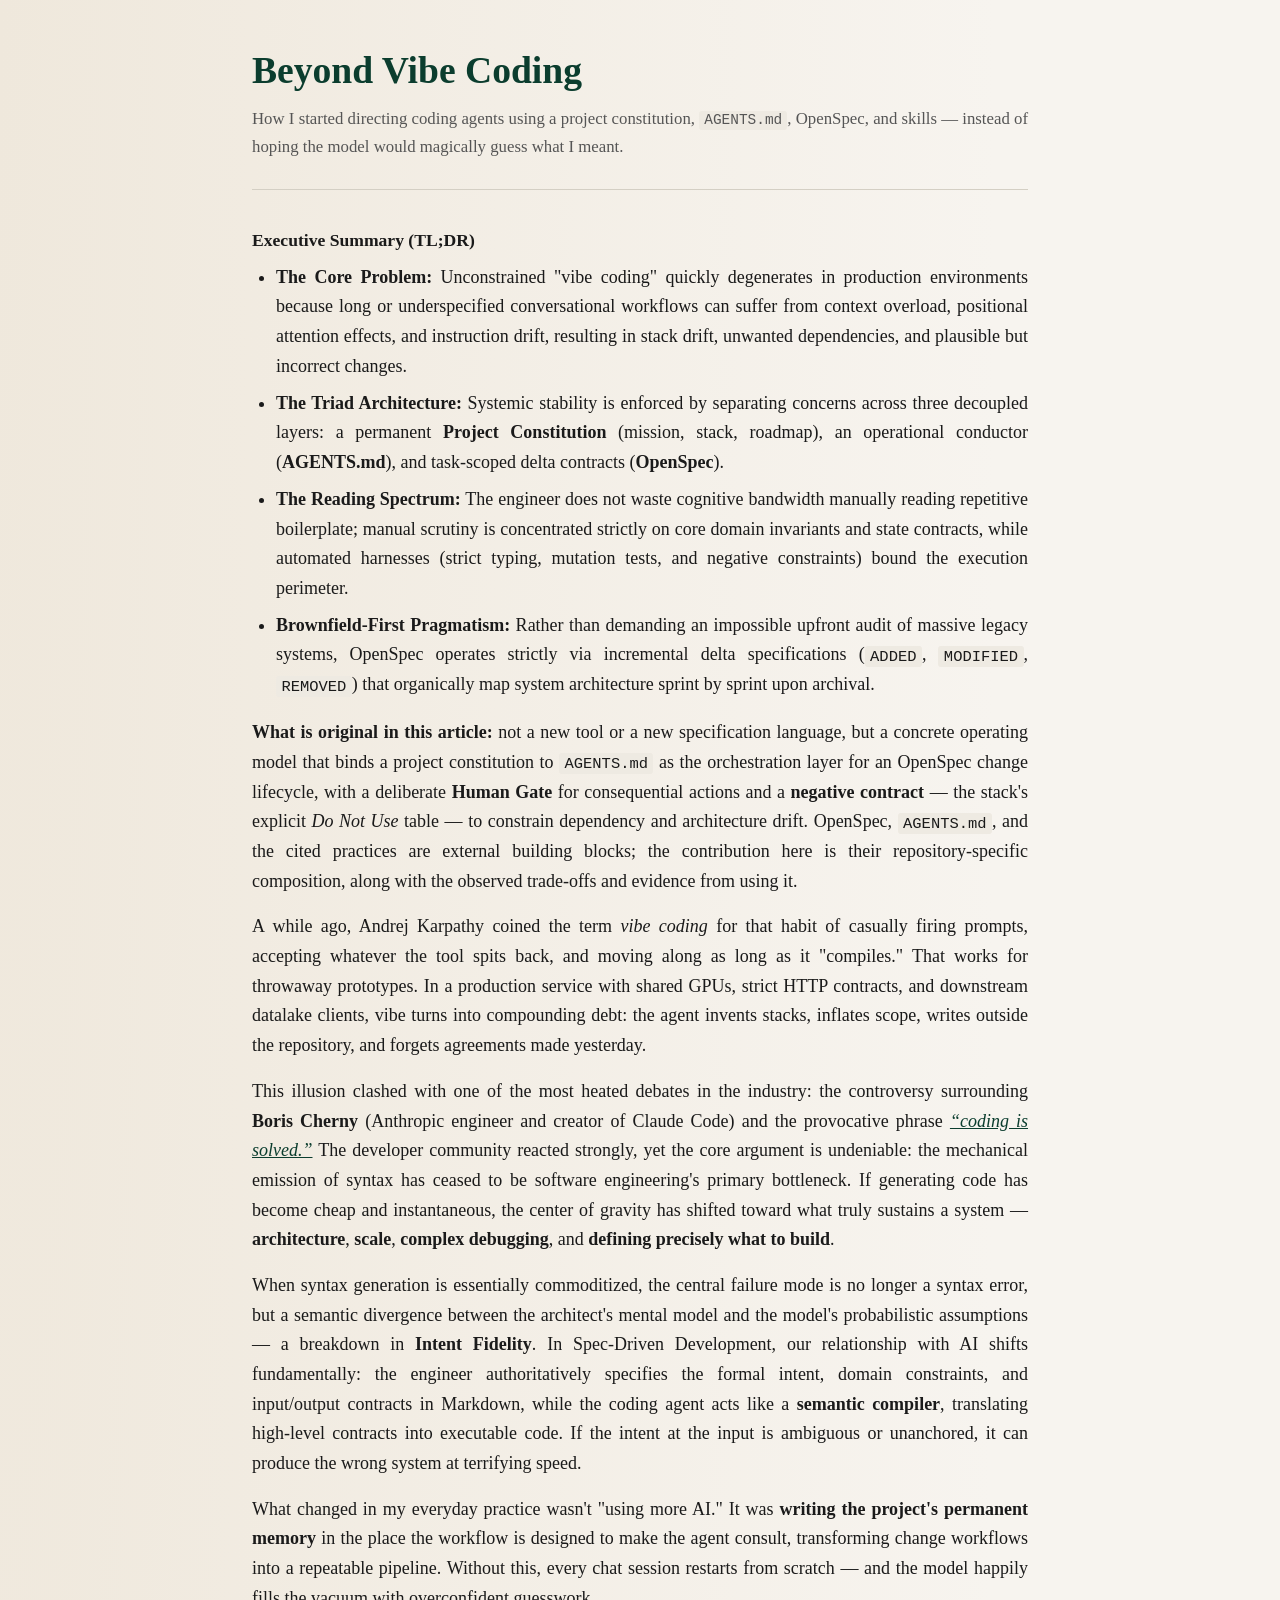
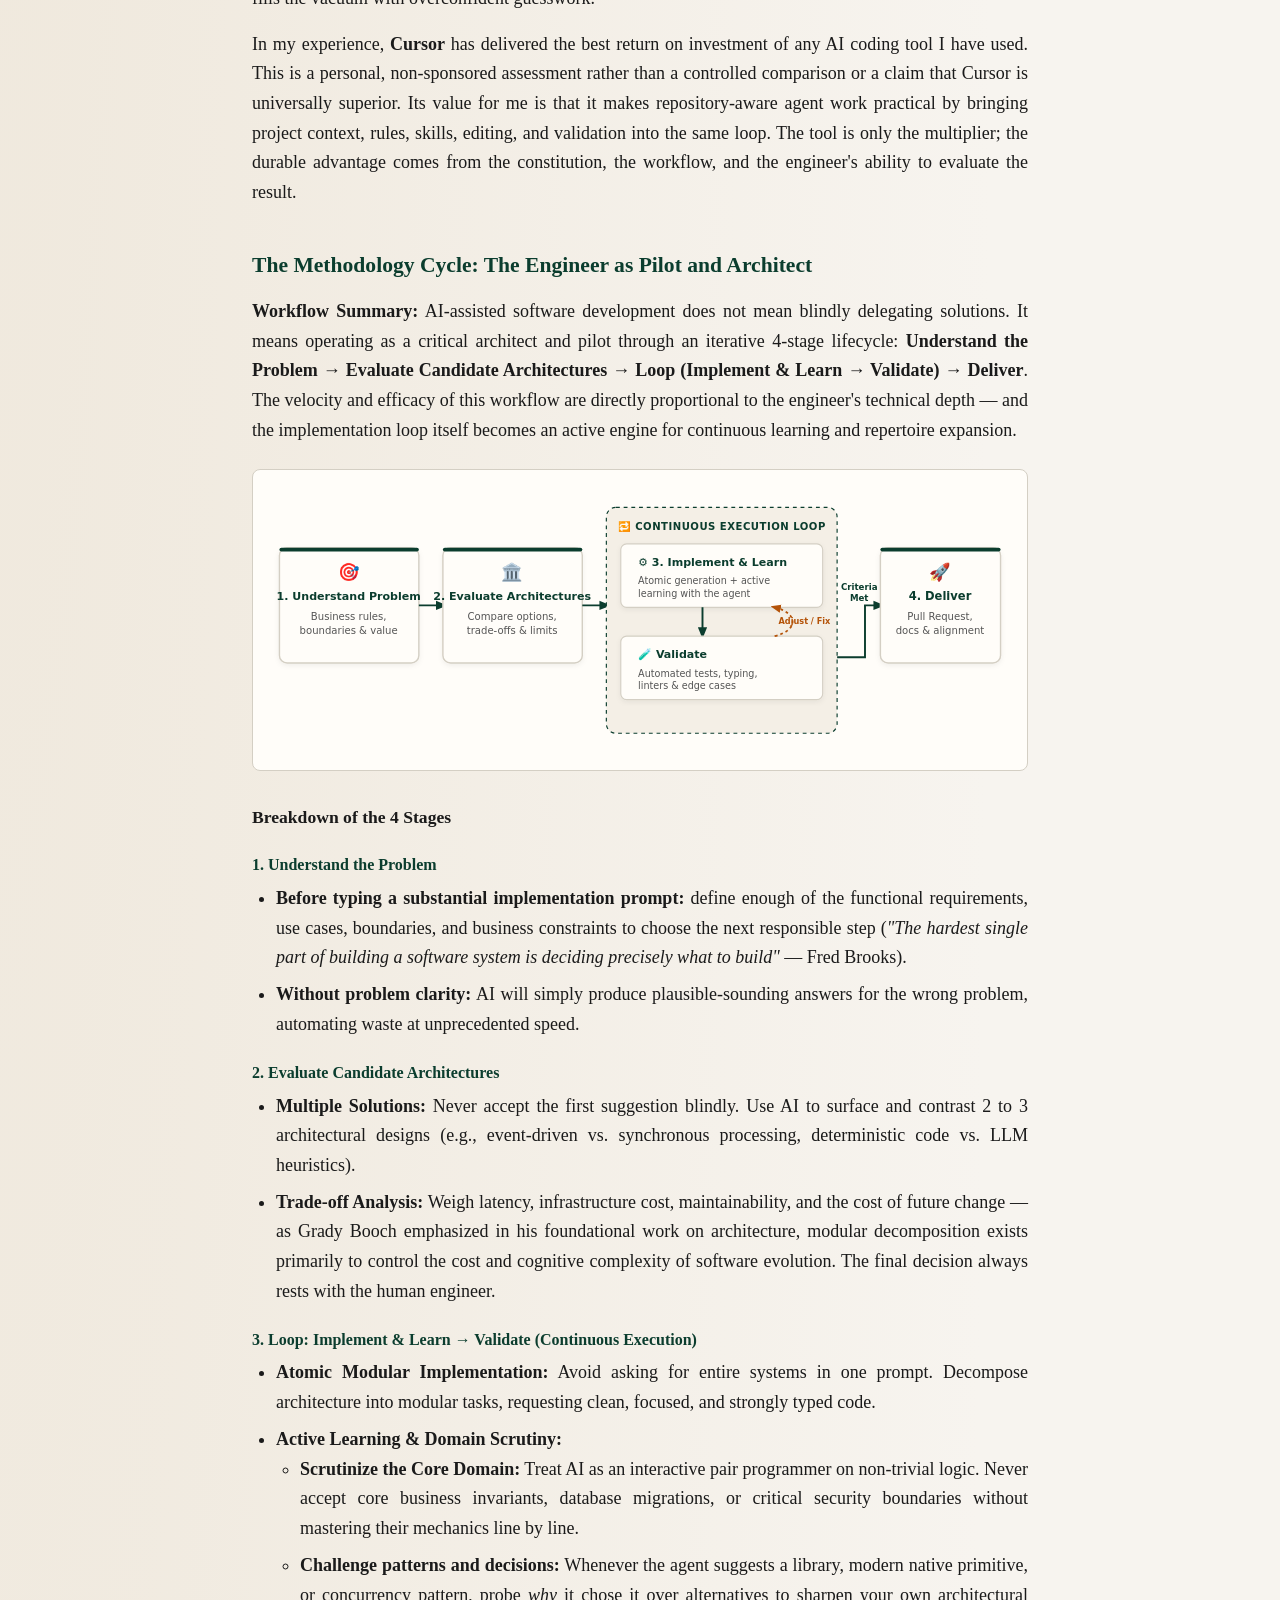
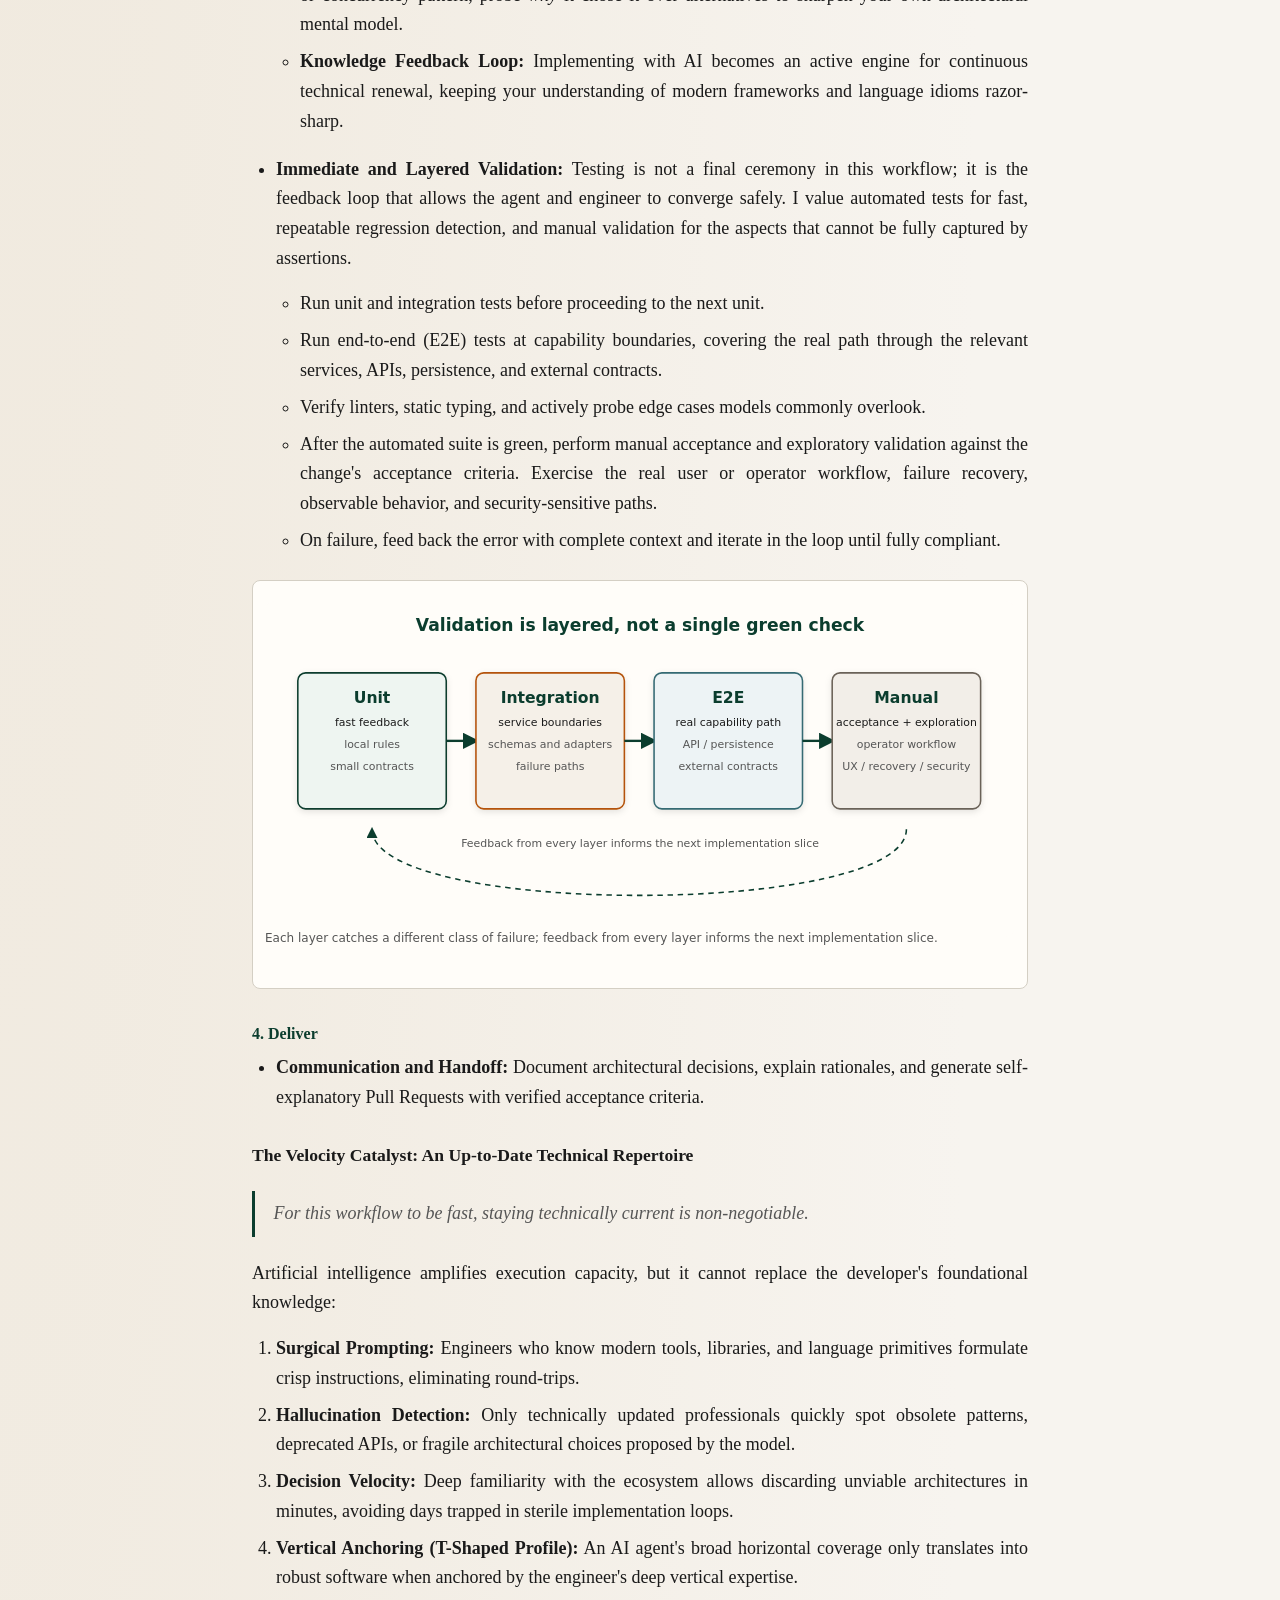
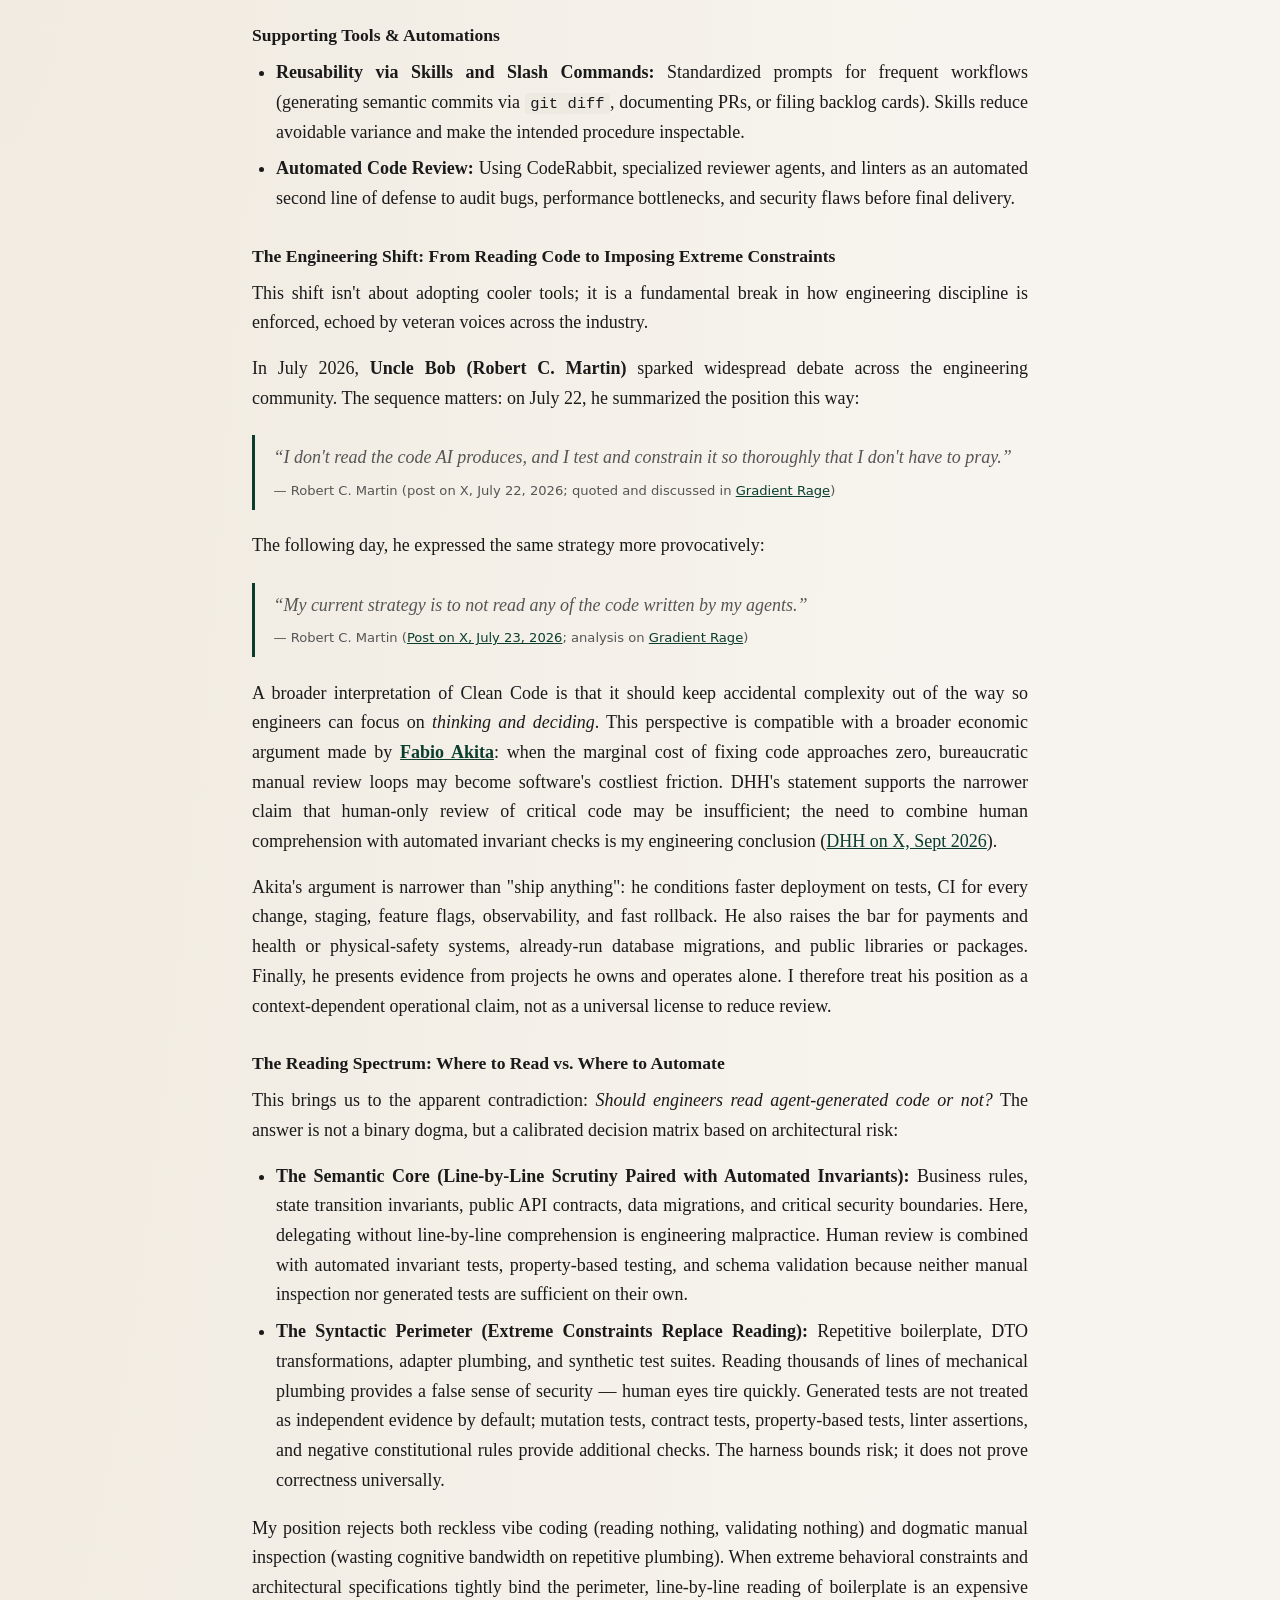
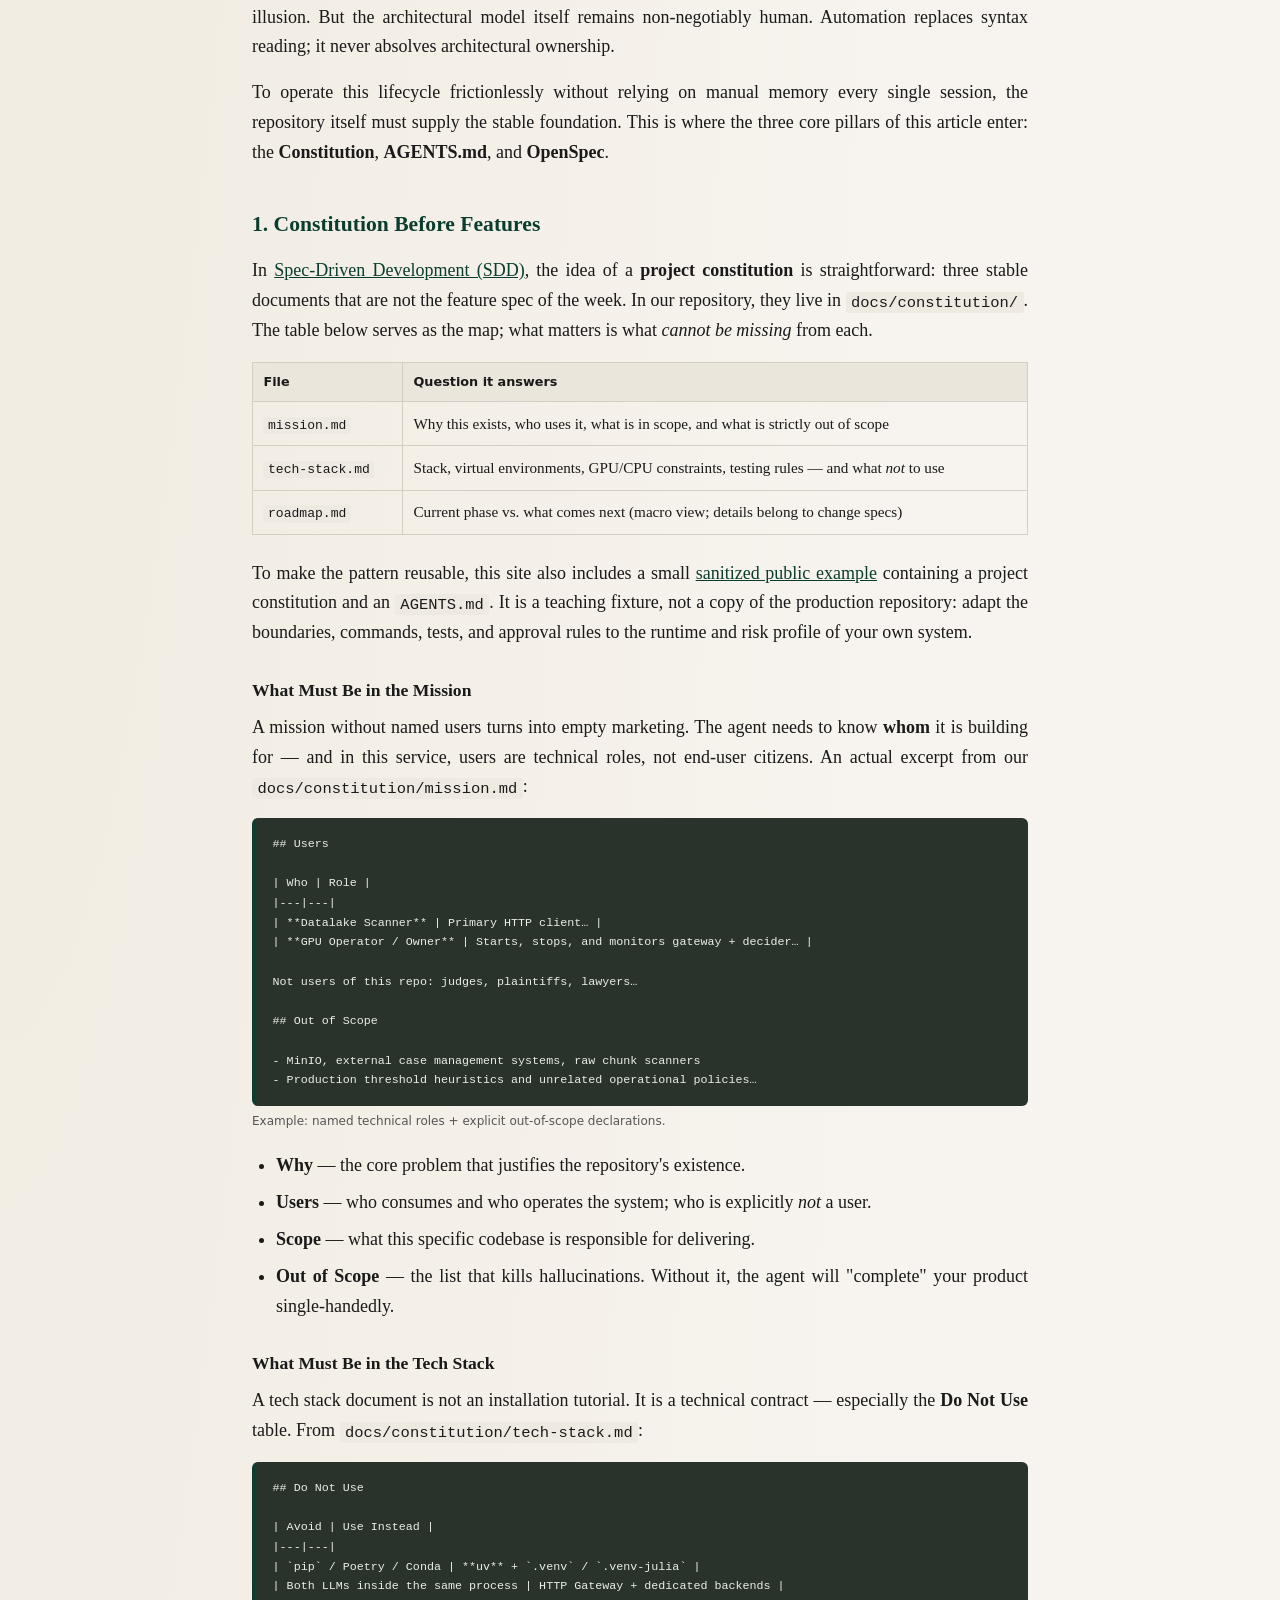
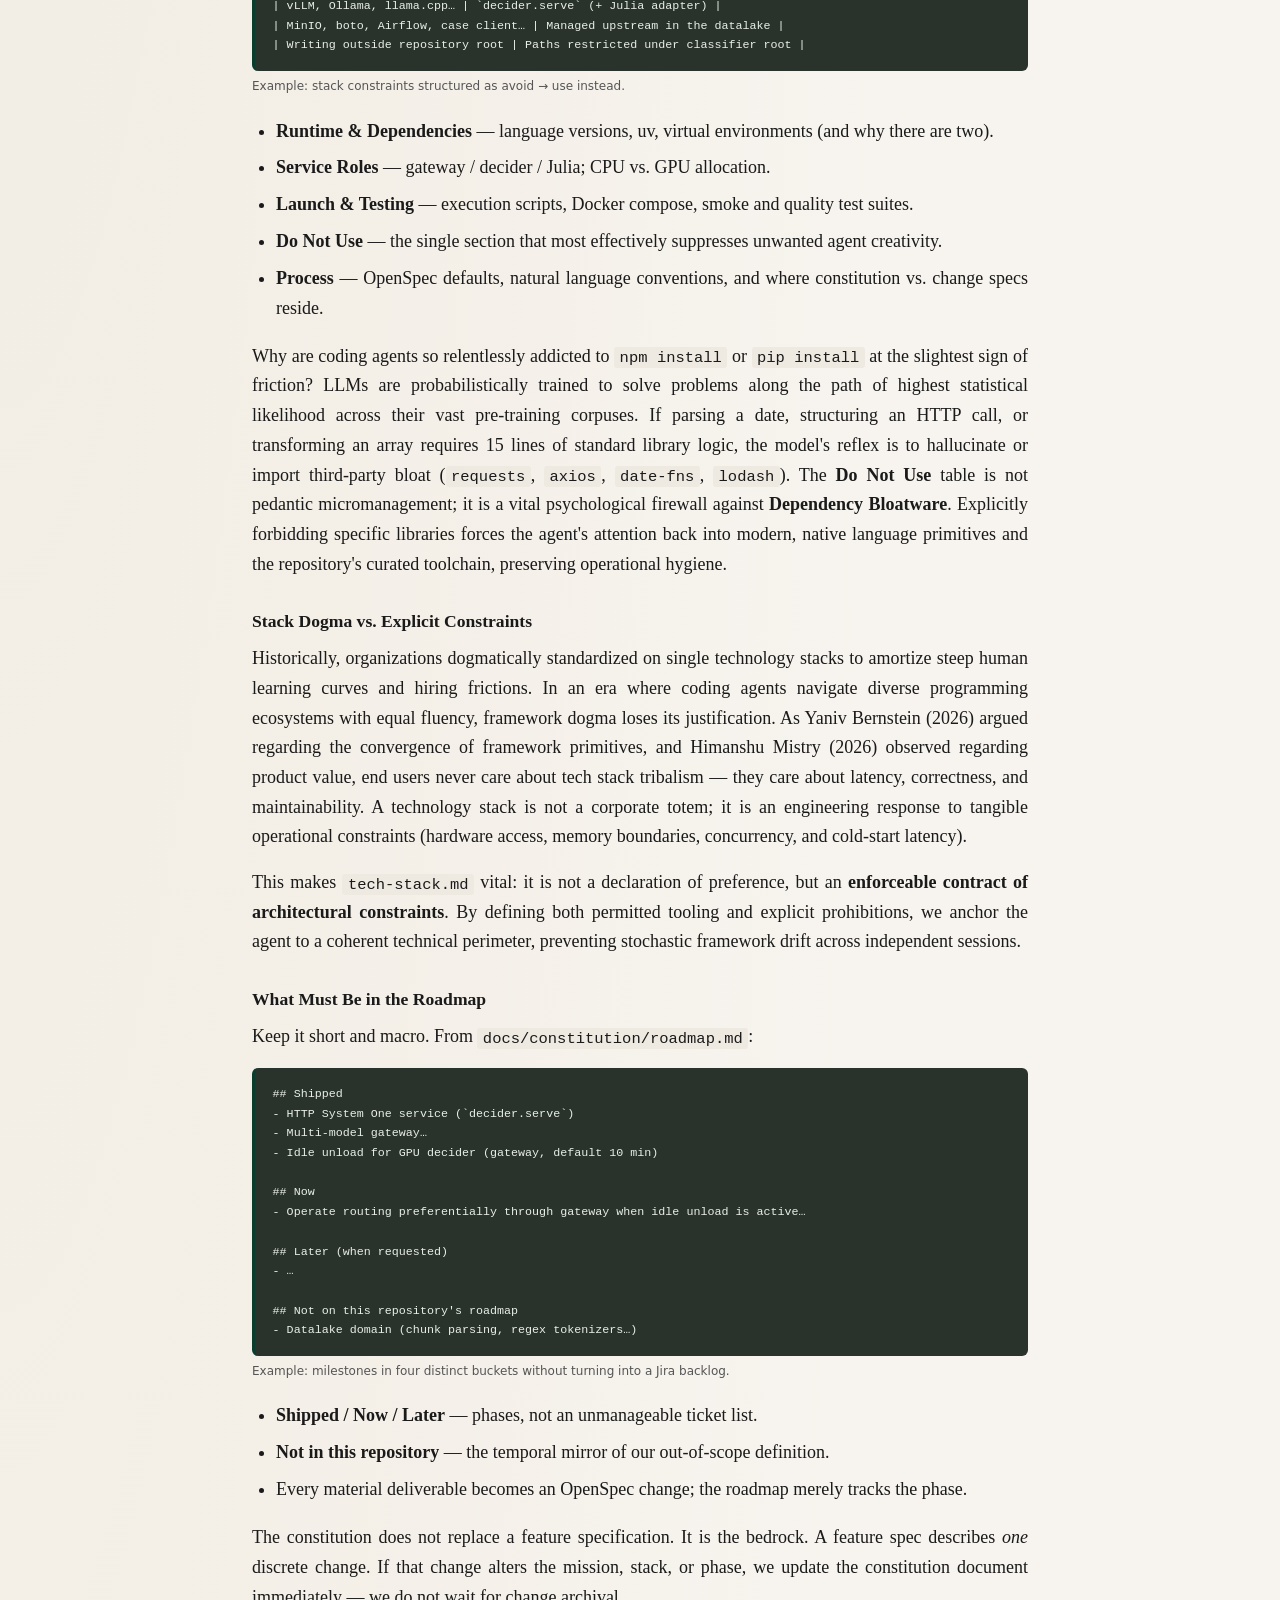
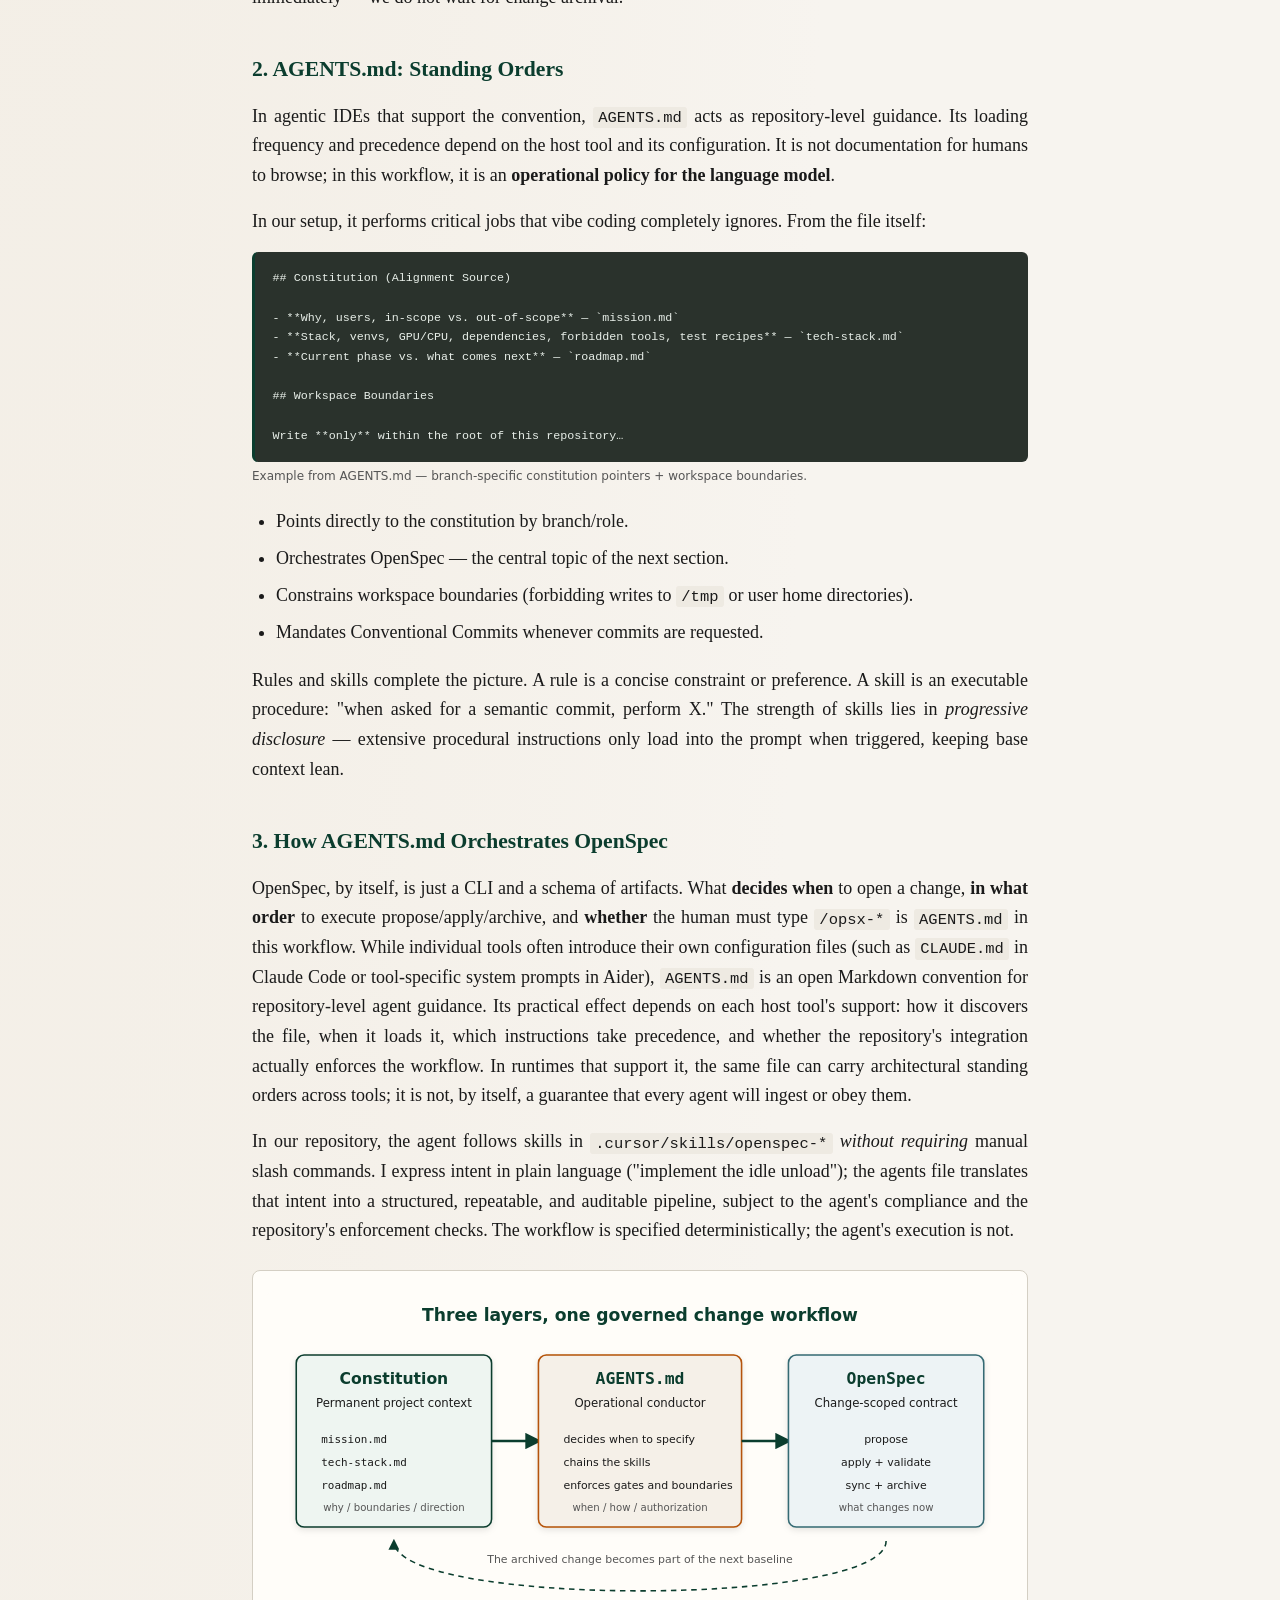
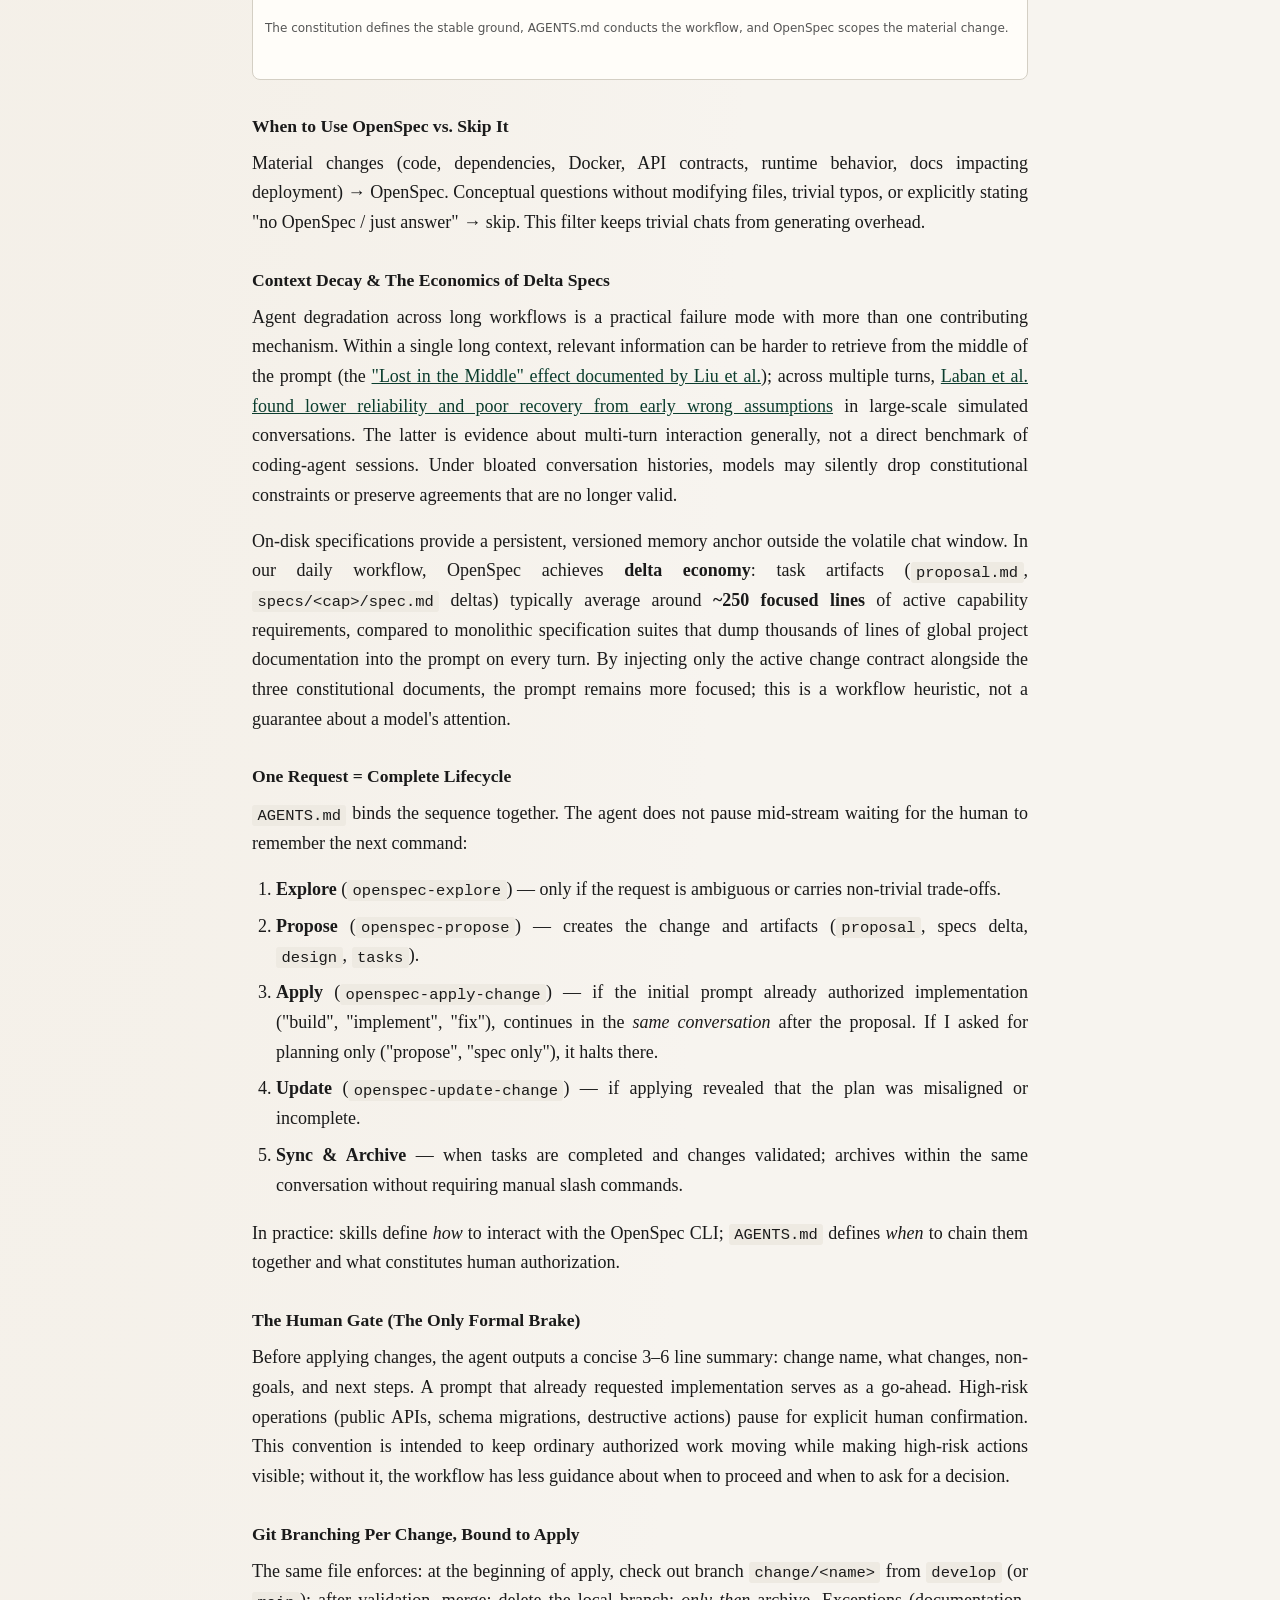
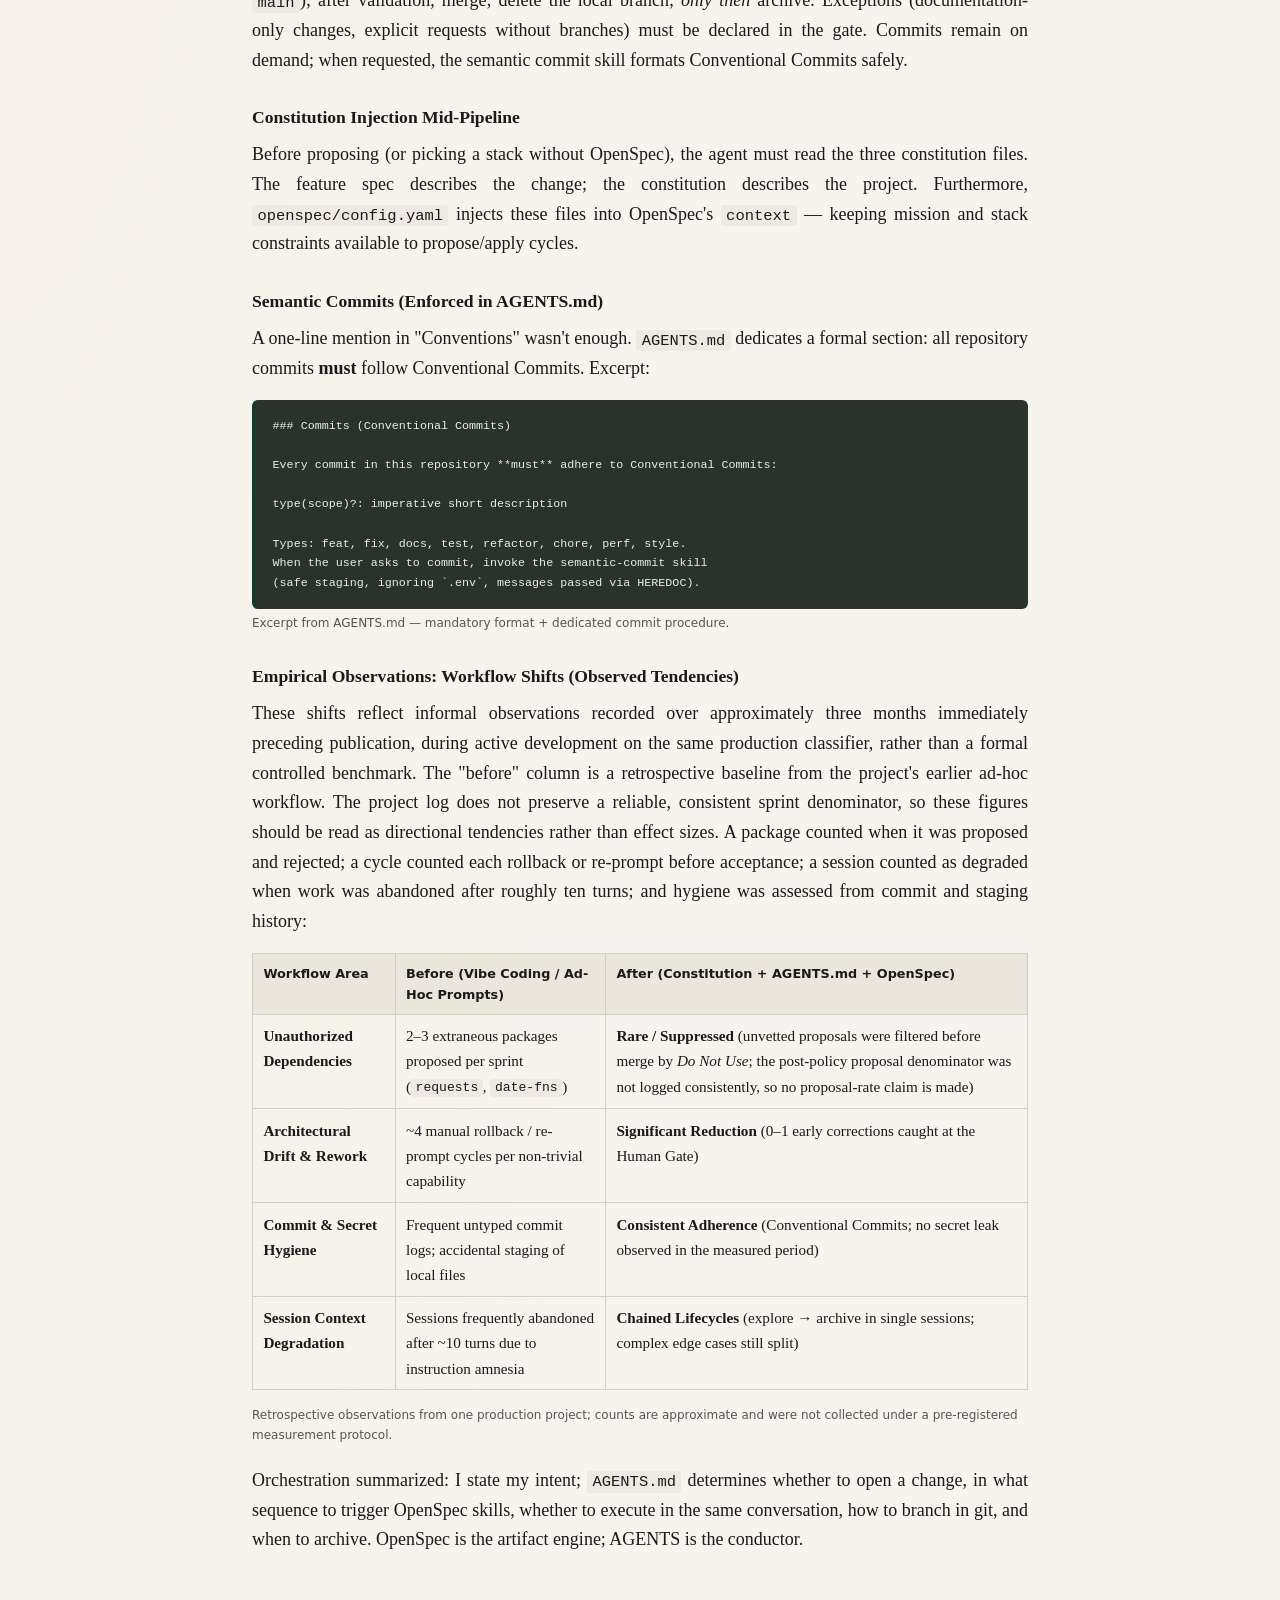
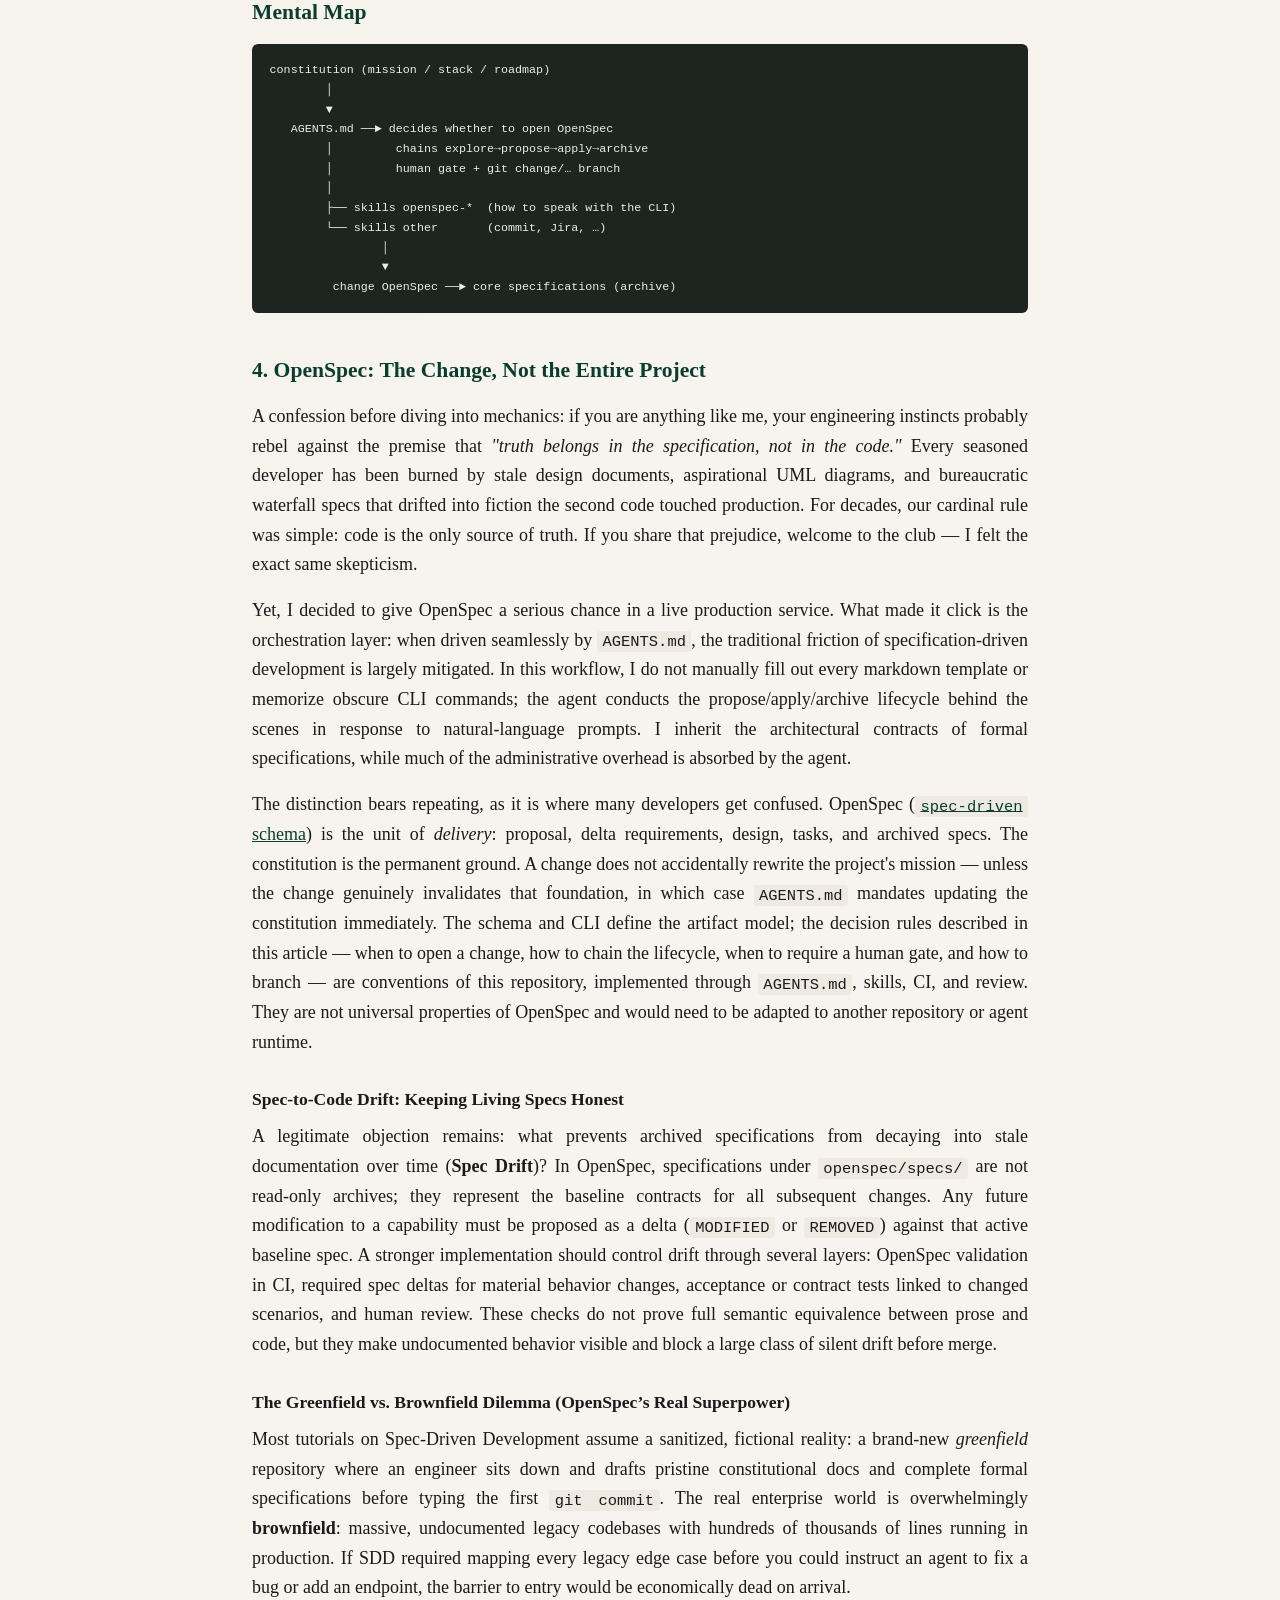
==== beyond-vibe-coding.html @ 99e06a2b "ajustes" ====
<!DOCTYPE html>
<html lang="en">

<head>
    <meta charset="utf-8" />
    <meta name="viewport" content="width=device-width, initial-scale=1" />
    <title>Beyond Vibe Coding — Project Constitution, AGENTS.md, and OpenSpec</title>
    <style>
        :root {
            --fg: #1a1a1a;
            --muted: #555;
            --bg: #f7f4ef;
            --card: #fffdf9;
            --line: #d4cfc4;
            --accent: #0b3d2e;
            --code-bg: #eeeae2;
        }

        * {
            box-sizing: border-box;
        }

        body {
            margin: 0;
            color: var(--fg);
            background:
                radial-gradient(ellipse at top left, #efe8dc 0%, transparent 55%),
                var(--bg);
            font-family: "Iowan Old Style", "Palatino Linotype", Palatino, "Book Antiqua", Georgia, serif;
            line-height: 1.65;
            font-size: 1.125rem;
        }

        .wrap {
            max-width: 52rem;
            margin: 0 auto;
            padding: 3rem 1.75rem 5rem;
        }

        header {
            border-bottom: 1px solid var(--line);
            padding-bottom: 1.75rem;
            margin-bottom: 2.25rem;
        }

        h1 {
            font-size: clamp(1.75rem, 4vw, 2.35rem);
            line-height: 1.2;
            font-weight: 700;
            margin: 0 0 0.75rem;
            color: var(--accent);
            text-align: left;
        }

        .dek {
            margin: 0;
            color: var(--muted);
            font-size: 1.05rem;
            text-align: justify;
            text-justify: inter-word;
            text-align-last: left;
            hyphens: auto;
            -webkit-hyphens: auto;
        }

        h2 {
            font-size: 1.35rem;
            margin: 2.5rem 0 0.85rem;
            color: var(--accent);
            text-align: left;
        }

        h3 {
            font-size: 1.1rem;
            margin: 1.75rem 0 0.5rem;
            text-align: left;
        }

        h4 {
            font-size: 1rem;
            margin: 1.25rem 0 0.35rem;
            color: var(--accent);
            text-align: left;
        }

        p,
        li {
            text-align: justify;
            text-justify: inter-word;
            text-align-last: left;
            hyphens: auto;
            -webkit-hyphens: auto;
            word-break: normal;
        }

        p {
            margin: 0 0 1rem;
        }

        ul,
        ol {
            padding-left: 1.5rem;
            margin: 0 0 1.15rem;
        }

        li {
            margin-bottom: 0.45rem;
        }

        a {
            color: var(--accent);
        }

        code,
        .path {
            font-family: ui-monospace, "Cascadia Code", "SF Mono", Menlo, Consolas, monospace;
            font-size: 0.86em;
            background: var(--code-bg);
            padding: 0.1em 0.35em;
            border-radius: 3px;
        }

        pre {
            background: #1e2420;
            color: #e8efe9;
            padding: 1rem 1.1rem;
            overflow-x: auto;
            border-radius: 6px;
            font-size: 0.85rem;
            line-height: 1.45;
        }

        pre code {
            background: none;
            padding: 0;
            color: inherit;
        }

        pre.sample {
            background: #2a322c;
            border-left: 3px solid var(--accent);
            white-space: pre-wrap;
            word-break: break-word;
        }

        .caption {
            font-family: ui-sans-serif, system-ui, sans-serif;
            font-size: 0.75rem;
            color: var(--muted);
            margin: -0.5rem 0 1.25rem;
            text-align: left;
        }

        blockquote {
            margin: 1.35rem 0;
            padding: 0.5rem 0 0.5rem 1.15rem;
            border-left: 3px solid var(--accent);
            color: var(--muted);
            font-style: italic;
            text-align: justify;
            text-justify: inter-word;
            text-align-last: left;
            hyphens: auto;
            -webkit-hyphens: auto;
        }

        blockquote small {
            display: block;
            margin-top: 0.45rem;
            font-style: normal;
            font-family: ui-sans-serif, system-ui, sans-serif;
            font-size: 0.82rem;
            text-align: left;
        }


        table {
            width: 100%;
            border-collapse: collapse;
            font-size: 0.95rem;
            margin: 1rem 0 1.5rem;
        }

        th,
        td {
            border: 1px solid var(--line);
            padding: 0.55rem 0.65rem;
            text-align: left;
            vertical-align: top;
        }

        th {
            background: #ebe6dc;
            font-family: ui-sans-serif, system-ui, sans-serif;
            font-size: 0.8rem;
        }

        footer {
            margin-top: 3rem;
            padding-top: 1.25rem;
            border-top: 1px solid var(--line);
            color: var(--muted);
            font-size: 0.95rem;
        }

        footer p {
            text-align: left;
        }

        .diagram-container {
            margin: 1.5rem 0 2rem;
            background: var(--card);
            border: 1px solid var(--line);
            border-radius: 8px;
            padding: 1.25rem 0.75rem;
            overflow-x: auto;
        }

        .diagram-container svg {
            display: block;
            margin: 0 auto;
            max-width: 100%;
            height: auto;
        }

        .validation-checks {
            display: block;
            margin-top: 0.65rem;
        }

        .validation-checks li {
            display: list-item;
        }

        .diagram-container img {
            display: block;
            margin: 0 auto;
            max-width: 100%;
            height: auto;
        }
    </style>
</head>

<body>
    <div class="wrap">
        <header>
            <h1>Beyond Vibe Coding</h1>
            <p class="dek">
                How I started directing coding agents using a project constitution,
                <span class="path">AGENTS.md</span>, OpenSpec, and skills — instead of
                hoping the model would magically guess what I meant.
            </p>
        </header>

        <article>
            <section id="tldr">
                <h3>Executive Summary (TL;DR)</h3>
                <ul>
                    <li><strong>The Core Problem:</strong> Unconstrained "vibe coding" quickly degenerates in production environments because long or underspecified conversational workflows can suffer from context overload, positional attention effects, and instruction drift, resulting in stack drift, unwanted dependencies, and plausible but incorrect changes.</li>
                    <li><strong>The Triad Architecture:</strong> Systemic stability is enforced by separating concerns across three decoupled layers: a permanent <strong>Project Constitution</strong> (mission, stack, roadmap), an operational conductor (<strong>AGENTS.md</strong>), and task-scoped delta contracts (<strong>OpenSpec</strong>).</li>
                    <li><strong>The Reading Spectrum:</strong> The engineer does not waste cognitive bandwidth manually reading repetitive boilerplate; manual scrutiny is concentrated strictly on core domain invariants and state contracts, while automated harnesses (strict typing, mutation tests, and negative constraints) bound the execution perimeter.</li>
                    <li><strong>Brownfield-First Pragmatism:</strong> Rather than demanding an impossible upfront audit of massive legacy systems, OpenSpec operates strictly via incremental delta specifications (<span class="path">ADDED</span>, <span class="path">MODIFIED</span>, <span class="path">REMOVED</span>) that organically map system architecture sprint by sprint upon archival.</li>
                </ul>
            </section>

            <section>
                <p>
                    <strong>What is original in this article:</strong> not a new tool or a new specification language, but a concrete operating model that binds a
                    project constitution to <span class="path">AGENTS.md</span> as the orchestration layer for an OpenSpec change lifecycle, with a deliberate
                    <strong>Human Gate</strong> for consequential actions and a <strong>negative contract</strong> — the stack's explicit <em>Do Not Use</em>
                    table — to constrain dependency and architecture drift. OpenSpec, <span class="path">AGENTS.md</span>, and the cited practices are external
                    building blocks; the contribution here is their repository-specific composition, along with the observed trade-offs and evidence from using it.
                </p>
                <p>
                    A while ago, Andrej Karpathy coined the term <em>vibe coding</em> for that
                    habit of casually firing prompts, accepting whatever the tool spits back,
                    and moving along as long as it "compiles." That works for throwaway prototypes.
                    In a production service with shared GPUs, strict HTTP contracts, and downstream
                    datalake clients, vibe turns into compounding debt: the agent invents stacks,
                    inflates scope, writes outside the repository, and forgets agreements made yesterday.
                </p>
                <p>
                    This illusion clashed with one of the most heated debates in the industry: the controversy
                    surrounding <strong>Boris Cherny</strong> (Anthropic engineer and creator of Claude Code)
                    and the provocative phrase <a href="https://www.youtube.com/watch?v=We7BZVKbCVw" target="_blank" rel="noopener"><em>“coding is solved.”</em></a> The developer community reacted strongly,
                    yet the core argument is undeniable: the mechanical emission of syntax has ceased to be
                    software engineering's primary bottleneck. If generating code has become cheap and instantaneous,
                    the center of gravity has shifted toward what truly sustains a system — <strong>architecture</strong>,
                    <strong>scale</strong>, <strong>complex debugging</strong>, and <strong>defining precisely what to build</strong>.
                </p>
                <p>
                    When syntax generation is essentially commoditized, the central failure mode is no longer a syntax error, but a semantic divergence between the architect's mental model and the model's probabilistic assumptions — a breakdown in <strong>Intent Fidelity</strong>. In Spec-Driven Development, our relationship with AI shifts fundamentally: the engineer authoritatively specifies the formal intent, domain constraints, and input/output contracts in Markdown, while the coding agent acts like a <strong>semantic compiler</strong>, translating high-level contracts into executable code. If the intent at the input is ambiguous or unanchored, it can produce the wrong system at terrifying speed.
                </p>
                <p>
                    What changed in my everyday practice wasn't "using more AI." It was
                    <strong>writing the project's permanent memory</strong> in the place the workflow is
                    designed to make the agent consult, transforming change workflows into a repeatable pipeline.
                    Without this, every chat session restarts from scratch — and the model happily
                    fills the vacuum with overconfident guesswork.
                </p>
                <p>
                    In my experience, <strong>Cursor</strong> has delivered the best return on investment of any AI coding tool I have used. This is a personal, non-sponsored assessment rather than a controlled comparison or a claim that Cursor is universally superior. Its value for me is that it makes repository-aware agent work practical by bringing project context, rules, skills, editing, and validation into the same loop. The tool is only the multiplier; the durable advantage comes from the constitution, the workflow, and the engineer's ability to evaluate the result.
                </p>
            </section>

            <section id="ai-development-workflow">
                <h2>The Methodology Cycle: The Engineer as Pilot and Architect</h2>

                <p>
                    <strong>Workflow Summary:</strong> AI-assisted software development does not mean blindly delegating solutions. It means operating as a critical architect and pilot through an iterative 4-stage lifecycle: <strong>Understand the Problem &rarr; Evaluate Candidate Architectures &rarr; Loop (Implement &amp; Learn &rarr; Validate) &rarr; Deliver</strong>. The velocity and efficacy of this workflow are directly proportional to the engineer's technical depth — and the implementation loop itself becomes an active engine for continuous learning and repertoire expansion.
                </p>

                <div class="diagram-container">
                    <svg xmlns="http://www.w3.org/2000/svg" viewBox="0 0 780 270" width="100%" height="auto" role="img" aria-label="AI-Assisted Methodology Cycle Diagram">
                        <defs>
                            <marker id="arrow" viewBox="0 0 10 10" refX="6" refY="5" markerWidth="6" markerHeight="6" orient="auto-start-reverse">
                                <path d="M 0 1 L 10 5 L 0 9 z" fill="#0b3d2e" />
                            </marker>
                            <marker id="arrow-loop" viewBox="0 0 10 10" refX="6" refY="5" markerWidth="6" markerHeight="6" orient="auto-start-reverse">
                                <path d="M 0 1 L 10 5 L 0 9 z" fill="#b45309" />
                            </marker>
                            <filter id="soft-shadow" x="-5%" y="-5%" width="110%" height="115%">
                                <feDropShadow dx="0" dy="2" stdDeviation="3" flood-opacity="0.06"/>
                            </filter>
                        </defs>

                        <!-- Step 1 -->
                        <g transform="translate(15, 60)">
                            <rect width="145" height="120" rx="8" fill="#fffdf9" stroke="#d4cfc4" stroke-width="1.5" filter="url(#soft-shadow)"/>
                            <rect width="145" height="4" rx="2" fill="#0b3d2e"/>
                            <text x="72" y="32" text-anchor="middle" font-family="ui-sans-serif, system-ui, sans-serif" font-size="18">🎯</text>
                            <text x="72" y="54" text-anchor="middle" font-family="ui-sans-serif, system-ui, sans-serif" font-weight="700" font-size="11.5" fill="#0b3d2e">1. Understand Problem</text>
                            <text x="72" y="75" text-anchor="middle" font-family="ui-sans-serif, system-ui, sans-serif" font-size="10.5" fill="#555">Business rules,</text>
                            <text x="72" y="90" text-anchor="middle" font-family="ui-sans-serif, system-ui, sans-serif" font-size="10.5" fill="#555">boundaries &amp; value</text>
                        </g>

                        <!-- Arrow 1 -> 2 -->
                        <line x1="160" y1="120" x2="185" y2="120" stroke="#0b3d2e" stroke-width="2" marker-end="url(#arrow)"/>

                        <!-- Step 2 -->
                        <g transform="translate(185, 60)">
                            <rect width="145" height="120" rx="8" fill="#fffdf9" stroke="#d4cfc4" stroke-width="1.5" filter="url(#soft-shadow)"/>
                            <rect width="145" height="4" rx="2" fill="#0b3d2e"/>
                            <text x="72" y="32" text-anchor="middle" font-family="ui-sans-serif, system-ui, sans-serif" font-size="18">🏛️</text>
                            <text x="72" y="54" text-anchor="middle" font-family="ui-sans-serif, system-ui, sans-serif" font-weight="700" font-size="11.5" fill="#0b3d2e">2. Evaluate Architectures</text>
                            <text x="72" y="75" text-anchor="middle" font-family="ui-sans-serif, system-ui, sans-serif" font-size="10.5" fill="#555">Compare options,</text>
                            <text x="72" y="90" text-anchor="middle" font-family="ui-sans-serif, system-ui, sans-serif" font-size="10.5" fill="#555">trade-offs &amp; limits</text>
                        </g>

                        <!-- Arrow 2 -> 3 -->
                        <line x1="330" y1="120" x2="355" y2="120" stroke="#0b3d2e" stroke-width="2" marker-end="url(#arrow)"/>

                        <!-- Subgraph LOOP -->
                        <g transform="translate(355, 18)">
                            <rect width="240" height="235" rx="10" fill="#f4efe6" stroke="#0b3d2e" stroke-width="1.2" stroke-dasharray="4,4"/>
                            <text x="120" y="24" text-anchor="middle" font-family="ui-sans-serif, system-ui, sans-serif" font-weight="700" font-size="10.5" fill="#0b3d2e" letter-spacing="0.05em">🔁 CONTINUOUS EXECUTION LOOP</text>
                            
                            <!-- Step 3A -->
                            <g transform="translate(15, 38)">
                                <rect width="210" height="66" rx="6" fill="#fffdf9" stroke="#d4cfc4" stroke-width="1.2" filter="url(#soft-shadow)"/>
                                <text x="18" y="23" font-family="ui-sans-serif, system-ui, sans-serif" font-weight="700" font-size="11.5" fill="#0b3d2e">⚙️ 3. Implement &amp; Learn</text>
                                <text x="18" y="42" font-family="ui-sans-serif, system-ui, sans-serif" font-size="10" fill="#555">Atomic generation + active</text>
                                <text x="18" y="55" font-family="ui-sans-serif, system-ui, sans-serif" font-size="10" fill="#555">learning with the agent</text>
                            </g>

                            <!-- Internal arrow to Validate -->
                            <line x1="100" y1="104" x2="100" y2="132" stroke="#0b3d2e" stroke-width="2" marker-end="url(#arrow)"/>

                            <!-- Step 3B -->
                            <g transform="translate(15, 134)">
                                <rect width="210" height="66" rx="6" fill="#fffdf9" stroke="#d4cfc4" stroke-width="1.2" filter="url(#soft-shadow)"/>
                                <text x="18" y="23" font-family="ui-sans-serif, system-ui, sans-serif" font-weight="700" font-size="11.5" fill="#0b3d2e">🧪 Validate</text>
                                <text x="18" y="42" font-family="ui-sans-serif, system-ui, sans-serif" font-size="10" fill="#555">Automated tests, typing,</text>
                                <text x="18" y="55" font-family="ui-sans-serif, system-ui, sans-serif" font-size="10" fill="#555">linters &amp; edge cases</text>
                            </g>

                            <!-- Return arrow: Adjustments / Failures -->
                            <path d="M 175 134 C 200 128, 200 110, 175 104" fill="none" stroke="#b45309" stroke-width="1.8" stroke-dasharray="3,3" marker-end="url(#arrow-loop)"/>
                            <text x="206" y="121" text-anchor="middle" font-family="ui-sans-serif, system-ui, sans-serif" font-size="8.5" font-weight="600" fill="#b45309">Adjust / Fix</text>
                        </g>

                        <!-- Arrow 3 -> 4 (Criteria Met) -->
                        <path d="M 595 174 L 624 174 L 624 120 L 640 120" fill="none" stroke="#0b3d2e" stroke-width="2" marker-end="url(#arrow)"/>
                        <text x="618" y="104" text-anchor="middle" font-family="ui-sans-serif, system-ui, sans-serif" font-size="9" font-weight="600" fill="#0b3d2e">Criteria</text>
                        <text x="618" y="115" text-anchor="middle" font-family="ui-sans-serif, system-ui, sans-serif" font-size="9" font-weight="600" fill="#0b3d2e">Met</text>

                        <!-- Step 4 -->
                        <g transform="translate(640, 60)">
                            <rect width="125" height="120" rx="8" fill="#fffdf9" stroke="#d4cfc4" stroke-width="1.5" filter="url(#soft-shadow)"/>
                            <rect width="125" height="4" rx="2" fill="#0b3d2e"/>
                            <text x="62" y="32" text-anchor="middle" font-family="ui-sans-serif, system-ui, sans-serif" font-size="18">🚀</text>
                            <text x="62" y="54" text-anchor="middle" font-family="ui-sans-serif, system-ui, sans-serif" font-weight="700" font-size="12" fill="#0b3d2e">4. Deliver</text>
                            <text x="62" y="75" text-anchor="middle" font-family="ui-sans-serif, system-ui, sans-serif" font-size="10.5" fill="#555">Pull Request,</text>
                            <text x="62" y="90" text-anchor="middle" font-family="ui-sans-serif, system-ui, sans-serif" font-size="10.5" fill="#555">docs &amp; alignment</text>
                        </g>
                    </svg>
                </div>

                <h3>Breakdown of the 4 Stages</h3>

                <h4>1. Understand the Problem</h4>
                <ul>
                    <li>
                        <strong>Before typing a substantial implementation prompt:</strong> define enough of the functional requirements, use cases, boundaries, and business constraints to choose the next responsible step (<em>"The hardest single part of building a software system is deciding precisely what to build"</em> — Fred Brooks).
                    </li>
                    <li>
                        <strong>Without problem clarity:</strong> AI will simply produce plausible-sounding answers for the wrong problem, automating waste at unprecedented speed.
                    </li>
                </ul>

                <h4>2. Evaluate Candidate Architectures</h4>
                <ul>
                    <li>
                        <strong>Multiple Solutions:</strong> Never accept the first suggestion blindly. Use AI to surface and contrast 2 to 3 architectural designs (e.g., event-driven vs. synchronous processing, deterministic code vs. LLM heuristics).
                    </li>
                    <li>
                        <strong>Trade-off Analysis:</strong> Weigh latency, infrastructure cost, maintainability, and the cost of future change — as Grady Booch emphasized in his foundational work on architecture, modular decomposition exists primarily to control the cost and cognitive complexity of software evolution. The final decision always rests with the human engineer.
                    </li>
                </ul>

                <h4>3. Loop: Implement &amp; Learn &rarr; Validate (Continuous Execution)</h4>
                <ul>
                    <li>
                        <strong>Atomic Modular Implementation:</strong> Avoid asking for entire systems in one prompt. Decompose architecture into modular tasks, requesting clean, focused, and strongly typed code.
                    </li>
                    <li>
                        <strong>Active Learning &amp; Domain Scrutiny:</strong>
                        <ul>
                            <li><strong>Scrutinize the Core Domain:</strong> Treat AI as an interactive pair programmer on non-trivial logic. Never accept core business invariants, database migrations, or critical security boundaries without mastering their mechanics line by line.</li>
                            <li><strong>Challenge patterns and decisions:</strong> Whenever the agent suggests a library, modern native primitive, or concurrency pattern, probe <em>why</em> it chose it over alternatives to sharpen your own architectural mental model.</li>
                            <li><strong>Knowledge Feedback Loop:</strong> Implementing with AI becomes an active engine for continuous technical renewal, keeping your understanding of modern frameworks and language idioms razor-sharp.</li>
                        </ul>
                    </li>
                    <li>
                        <p><strong>Immediate and Layered Validation:</strong> Testing is not a final ceremony in this workflow; it is the feedback loop that allows the agent and engineer to converge safely. I value automated tests for fast, repeatable regression detection, and manual validation for the aspects that cannot be fully captured by assertions.</p>
                        <ul class="validation-checks">
                            <li>Run unit and integration tests before proceeding to the next unit.</li>
                            <li>Run end-to-end (E2E) tests at capability boundaries, covering the real path through the relevant services, APIs, persistence, and external contracts.</li>
                            <li>Verify linters, static typing, and actively probe edge cases models commonly overlook.</li>
                            <li>After the automated suite is green, perform manual acceptance and exploratory validation against the change's acceptance criteria. Exercise the real user or operator workflow, failure recovery, observable behavior, and security-sensitive paths.</li>
                            <li>On failure, feed back the error with complete context and iterate in the loop until fully compliant.</li>
                        </ul>
                    </li>
                </ul>

                <figure class="diagram-container">
                    <img src="images/validation-layers.svg" alt="Layered validation flow from unit tests through integration and end-to-end tests to manual acceptance and exploratory validation." />
                    <figcaption class="caption">Each layer catches a different class of failure; feedback from every layer informs the next implementation slice.</figcaption>
                </figure>

                <h4>4. Deliver</h4>
                <ul>
                    <li>
                        <strong>Communication and Handoff:</strong> Document architectural decisions, explain rationales, and generate self-explanatory Pull Requests with verified acceptance criteria.
                    </li>
                </ul>

                <h3>The Velocity Catalyst: An Up-to-Date Technical Repertoire</h3>
                <blockquote>
                    For this workflow to be fast, staying technically current is non-negotiable.
                </blockquote>
                <p>
                    Artificial intelligence amplifies execution capacity, but it cannot replace the developer's foundational knowledge:
                </p>
                <ol>
                    <li>
                        <strong>Surgical Prompting:</strong> Engineers who know modern tools, libraries, and language primitives formulate crisp instructions, eliminating round-trips.
                    </li>
                    <li>
                        <strong>Hallucination Detection:</strong> Only technically updated professionals quickly spot obsolete patterns, deprecated APIs, or fragile architectural choices proposed by the model.
                    </li>
                    <li>
                        <strong>Decision Velocity:</strong> Deep familiarity with the ecosystem allows discarding unviable architectures in minutes, avoiding days trapped in sterile implementation loops.
                    </li>
                    <li>
                        <strong>Vertical Anchoring (T-Shaped Profile):</strong> An AI agent's broad horizontal coverage only translates into robust software when anchored by the engineer's deep vertical expertise.
                    </li>
                </ol>

                <h3>Supporting Tools &amp; Automations</h3>
                <ul>
                    <li>
                        <strong>Reusability via Skills and Slash Commands:</strong> Standardized prompts for frequent workflows (generating semantic commits via <span class="path">git diff</span>, documenting PRs, or filing backlog cards). Skills reduce avoidable variance and make the intended procedure inspectable.
                    </li>
                    <li>
                        <strong>Automated Code Review:</strong> Using CodeRabbit, specialized reviewer agents, and linters as an automated second line of defense to audit bugs, performance bottlenecks, and security flaws before final delivery.
                    </li>
                </ul>

                <h3>The Engineering Shift: From Reading Code to Imposing Extreme Constraints</h3>
                <p>
                    This shift isn't about adopting cooler tools; it is a fundamental break in how engineering discipline is enforced, echoed by veteran voices across the industry.
                </p>
                <p>
                    In July 2026, <strong>Uncle Bob (Robert C. Martin)</strong> sparked widespread debate across the engineering community. The sequence matters:
                    on July 22, he summarized the position this way:
                </p>
                <blockquote>
                    “I don't read the code AI produces, and I test and constrain it so thoroughly that I don't have to pray.”
                    <br />
                    <small>— Robert C. Martin (post on X, July 22, 2026; quoted and discussed in <a href="https://gradientrage.com/ml/2026/09/01/read-the-code.html" target="_blank" rel="noopener">Gradient Rage</a>)</small>
                </blockquote>
                <p>
                    The following day, he expressed the same strategy more provocatively:
                </p>
                <blockquote>
                    “My current strategy is to not read any of the code written by my agents.”
                    <br />
                    <small>— Robert C. Martin (<a href="https://x.com/unclebobmartin/status/2080257779395154409" target="_blank" rel="noopener">Post on X, July 23, 2026</a>; analysis on <a href="https://gradientrage.com/ml/2026/09/01/read-the-code.html" target="_blank" rel="noopener">Gradient Rage</a>)</small>
                </blockquote>
                <p>
                    A broader interpretation of Clean Code is that it should keep accidental complexity out of the way so engineers can focus on <em>thinking and deciding</em>. This perspective is compatible with a broader economic argument made by <a href="https://www.akitaonrails.com/en/2026/09/22/stop-making-excuses-and-ship-more-the-premise-changed/" target="_blank" rel="noopener"><strong>Fabio Akita</strong></a>: when the marginal cost of fixing code approaches zero, bureaucratic manual review loops may become software's costliest friction. DHH's statement supports the narrower claim that human-only review of critical code may be insufficient; the need to combine human comprehension with automated invariant checks is my engineering conclusion (<a href="https://x.com/dhh/status/2104542267281146357" target="_blank" rel="noopener">DHH on X, Sept 2026</a>).
                </p>
                <p>
                    Akita's argument is narrower than "ship anything": he conditions faster deployment on tests, CI for every change,
                    staging, feature flags, observability, and fast rollback. He also raises the bar for payments and health or
                    physical-safety systems, already-run database migrations, and public libraries or packages. Finally, he presents
                    evidence from projects he owns and operates alone. I therefore treat his position as a context-dependent
                    operational claim, not as a universal license to reduce review.
                </p>

                <h3>The Reading Spectrum: Where to Read vs. Where to Automate</h3>
                <p>
                    This brings us to the apparent contradiction: <em>Should engineers read agent-generated code or not?</em> The answer is not a binary dogma, but a calibrated decision matrix based on architectural risk:
                </p>
                <ul>
                    <li>
                        <strong>The Semantic Core (Line-by-Line Scrutiny Paired with Automated Invariants):</strong> Business rules, state transition invariants, public API contracts, data migrations, and critical security boundaries. Here, delegating without line-by-line comprehension is engineering malpractice. Human review is combined with automated invariant tests, property-based testing, and schema validation because neither manual inspection nor generated tests are sufficient on their own.
                    </li>
                    <li>
                        <strong>The Syntactic Perimeter (Extreme Constraints Replace Reading):</strong> Repetitive boilerplate, DTO transformations, adapter plumbing, and synthetic test suites. Reading thousands of lines of mechanical plumbing provides a false sense of security — human eyes tire quickly. Generated tests are not treated as independent evidence by default; mutation tests, contract tests, property-based tests, linter assertions, and negative constitutional rules provide additional checks. The harness bounds risk; it does not prove correctness universally.
                    </li>
                </ul>
                <p>
                    My position rejects both reckless vibe coding (reading nothing, validating nothing) and dogmatic manual inspection (wasting cognitive bandwidth on repetitive plumbing). When extreme behavioral constraints and architectural specifications tightly bind the perimeter, line-by-line reading of boilerplate is an expensive illusion. But the architectural model itself remains non-negotiably human. Automation replaces syntax reading; it never absolves architectural ownership.
                </p>
                <p>
                    To operate this lifecycle frictionlessly without relying on manual memory every single session, the repository itself must supply the stable foundation. This is where the three core pillars of this article enter: the <strong>Constitution</strong>, <strong>AGENTS.md</strong>, and <strong>OpenSpec</strong>.
                </p>
            </section>

            <section>
                <h2>1. Constitution Before Features</h2>
                <p>
                    In <a href="https://www.youtube.com/watch?v=hy8UstR2NEg&amp;t=455s" target="_blank" rel="noopener">Spec-Driven Development (SDD)</a>, the idea of a
                    <strong>project constitution</strong> is straightforward: three stable
                    documents that are not the feature spec of the week. In our repository,
                    they live in <span class="path">docs/constitution/</span>. The table below
                    serves as the map; what matters is what <em>cannot be missing</em> from each.
                </p>
                <table>
                    <thead>
                        <tr>
                            <th>File</th>
                            <th>Question it answers</th>
                        </tr>
                    </thead>
                    <tbody>
                        <tr>
                            <td><span class="path">mission.md</span></td>
                            <td>Why this exists, who uses it, what is in scope, and what is strictly out of scope</td>
                        </tr>
                        <tr>
                            <td><span class="path">tech-stack.md</span></td>
                            <td>Stack, virtual environments, GPU/CPU constraints, testing rules — and what <em>not</em> to use</td>
                        </tr>
                        <tr>
                            <td><span class="path">roadmap.md</span></td>
                            <td>Current phase vs. what comes next (macro view; details belong to change specs)</td>
                        </tr>
                    </tbody>
                </table>

                <p>
                    To make the pattern reusable, this site also includes a small <a href="examples/agent-governance/README.md">sanitized public example</a>
                    containing a project constitution and an <span class="path">AGENTS.md</span>. It is a teaching fixture, not a copy of the production
                    repository: adapt the boundaries, commands, tests, and approval rules to the runtime and risk profile of your own system.
                </p>

                <h3>What Must Be in the Mission</h3>
                <p>
                    A mission without named users turns into empty marketing. The agent needs to know
                    <strong>whom</strong> it is building for — and in this service, users are technical roles,
                    not end-user citizens. An actual excerpt from our <span class="path">docs/constitution/mission.md</span>:
                </p>
                <pre class="sample"><code>## Users

| Who | Role |
|---|---|
| **Datalake Scanner** | Primary HTTP client… |
| **GPU Operator / Owner** | Starts, stops, and monitors gateway + decider… |

Not users of this repo: judges, plaintiffs, lawyers…

## Out of Scope

- MinIO, external case management systems, raw chunk scanners
- Production threshold heuristics and unrelated operational policies…</code></pre>
                <p class="caption">Example: named technical roles + explicit out-of-scope declarations.</p>
                <ul>
                    <li><strong>Why</strong> — the core problem that justifies the repository's existence.</li>
                    <li><strong>Users</strong> — who consumes and who operates the system; who is explicitly <em>not</em> a user.</li>
                    <li><strong>Scope</strong> — what this specific codebase is responsible for delivering.</li>
                    <li><strong>Out of Scope</strong> — the list that kills hallucinations. Without it, the agent will "complete" your product single-handedly.</li>
                </ul>

                <h3>What Must Be in the Tech Stack</h3>
                <p>
                    A tech stack document is not an installation tutorial. It is a technical contract — especially
                    the <strong>Do Not Use</strong> table. From <span class="path">docs/constitution/tech-stack.md</span>:
                </p>
                <pre class="sample"><code>## Do Not Use

| Avoid | Use Instead |
|---|---|
| `pip` / Poetry / Conda | **uv** + `.venv` / `.venv-julia` |
| Both LLMs inside the same process | HTTP Gateway + dedicated backends |
| vLLM, Ollama, llama.cpp… | `decider.serve` (+ Julia adapter) |
| MinIO, boto, Airflow, case client… | Managed upstream in the datalake |
| Writing outside repository root | Paths restricted under classifier root |</code></pre>
                <p class="caption">Example: stack constraints structured as avoid &rarr; use instead.</p>
                <ul>
                    <li><strong>Runtime &amp; Dependencies</strong> — language versions, uv, virtual environments (and why there are two).</li>
                    <li><strong>Service Roles</strong> — gateway / decider / Julia; CPU vs. GPU allocation.</li>
                    <li><strong>Launch &amp; Testing</strong> — execution scripts, Docker compose, smoke and quality test suites.</li>
                    <li><strong>Do Not Use</strong> — the single section that most effectively suppresses unwanted agent creativity.</li>
                    <li><strong>Process</strong> — OpenSpec defaults, natural language conventions, and where constitution vs. change specs reside.</li>
                </ul>
                <p>
                    Why are coding agents so relentlessly addicted to <span class="path">npm install</span> or <span class="path">pip install</span> at the slightest sign of friction? LLMs are probabilistically trained to solve problems along the path of highest statistical likelihood across their vast pre-training corpuses. If parsing a date, structuring an HTTP call, or transforming an array requires 15 lines of standard library logic, the model's reflex is to hallucinate or import third-party bloat (<span class="path">requests</span>, <span class="path">axios</span>, <span class="path">date-fns</span>, <span class="path">lodash</span>). The <strong>Do Not Use</strong> table is not pedantic micromanagement; it is a vital psychological firewall against <strong>Dependency Bloatware</strong>. Explicitly forbidding specific libraries forces the agent's attention back into modern, native language primitives and the repository's curated toolchain, preserving operational hygiene.
                </p>

                <h3>Stack Dogma vs. Explicit Constraints</h3>
                <p>
                    Historically, organizations dogmatically standardized on single technology stacks to amortize steep human learning curves and hiring frictions. In an era where coding agents navigate diverse programming ecosystems with equal fluency, framework dogma loses its justification. As Yaniv Bernstein (2026) argued regarding the convergence of framework primitives, and Himanshu Mistry (2026) observed regarding product value, end users never care about tech stack tribalism — they care about latency, correctness, and maintainability. A technology stack is not a corporate totem; it is an engineering response to tangible operational constraints (hardware access, memory boundaries, concurrency, and cold-start latency).
                </p>
                <p>
                    This makes <span class="path">tech-stack.md</span> vital: it is not a declaration of preference, but an <strong>enforceable contract of architectural constraints</strong>. By defining both permitted tooling and explicit prohibitions, we anchor the agent to a coherent technical perimeter, preventing stochastic framework drift across independent sessions.
                </p>

                <h3>What Must Be in the Roadmap</h3>
                <p>
                    Keep it short and macro. From <span class="path">docs/constitution/roadmap.md</span>:
                </p>
                <pre class="sample"><code>## Shipped
- HTTP System One service (`decider.serve`)
- Multi-model gateway…
- Idle unload for GPU decider (gateway, default 10 min)

## Now
- Operate routing preferentially through gateway when idle unload is active…

## Later (when requested)
- …

## Not on this repository's roadmap
- Datalake domain (chunk parsing, regex tokenizers…)</code></pre>
                <p class="caption">Example: milestones in four distinct buckets without turning into a Jira backlog.</p>
                <ul>
                    <li><strong>Shipped / Now / Later</strong> — phases, not an unmanageable ticket list.</li>
                    <li><strong>Not in this repository</strong> — the temporal mirror of our out-of-scope definition.</li>
                    <li>Every material deliverable becomes an OpenSpec change; the roadmap merely tracks the phase.</li>
                </ul>

                <p>
                    The constitution does not replace a feature specification. It is the bedrock. A feature spec
                    describes <em>one</em> discrete change. If that change alters the mission, stack, or phase,
                    we update the constitution document immediately — we do not wait for change archival.
                </p>
            </section>

            <section>
                <h2>2. AGENTS.md: Standing Orders</h2>
                <p>
                    In agentic IDEs that support the convention, <span class="path">AGENTS.md</span> acts as repository-level
                    guidance. Its loading frequency and precedence depend on the host tool and its configuration.
                    It is not documentation for humans to browse; in this workflow, it is an
                    <strong>operational policy for the language model</strong>.
                </p>
                <p>In our setup, it performs critical jobs that vibe coding completely ignores. From the file itself:</p>
                <pre class="sample"><code>## Constitution (Alignment Source)

- **Why, users, in-scope vs. out-of-scope** — `mission.md`
- **Stack, venvs, GPU/CPU, dependencies, forbidden tools, test recipes** — `tech-stack.md`
- **Current phase vs. what comes next** — `roadmap.md`

## Workspace Boundaries

Write **only** within the root of this repository…</code></pre>
                <p class="caption">Example from AGENTS.md — branch-specific constitution pointers + workspace boundaries.</p>
                <ul>
                    <li>Points directly to the constitution by branch/role.</li>
                    <li>Orchestrates OpenSpec — the central topic of the next section.</li>
                    <li>Constrains workspace boundaries (forbidding writes to <span class="path">/tmp</span> or user home directories).</li>
                    <li>Mandates Conventional Commits whenever commits are requested.</li>
                </ul>
                <p>
                    Rules and skills complete the picture. A rule is a concise constraint or preference. A skill
                    is an executable procedure: "when asked for a semantic commit, perform X." The strength of skills
                    lies in <em>progressive disclosure</em> — extensive procedural instructions only load into the prompt
                    when triggered, keeping base context lean.
                </p>
            </section>

            <section>
                <h2>3. How AGENTS.md Orchestrates OpenSpec</h2>
                <p>
                    OpenSpec, by itself, is just a CLI and a schema of artifacts. What
                    <strong>decides when</strong> to open a change, <strong>in what order</strong> to execute
                    propose/apply/archive, and <strong>whether</strong> the human must type
                    <span class="path">/opsx-*</span> is <span class="path">AGENTS.md</span> in this workflow.
                    While individual tools often introduce their own configuration files (such as <span class="path">CLAUDE.md</span>
                    in Claude Code or tool-specific system prompts in Aider), <span class="path">AGENTS.md</span>
                    is an open Markdown convention for repository-level agent guidance. Its practical effect depends
                    on each host tool's support: how it discovers the file, when it loads it, which instructions take
                    precedence, and whether the repository's integration actually enforces the workflow. In runtimes
                    that support it, the same file can carry architectural standing orders across tools; it is not,
                    by itself, a guarantee that every agent will ingest or obey them.
                </p>
                <p>
                    In our repository, the agent follows skills in <span class="path">.cursor/skills/openspec-*</span>
                    <em>without requiring</em> manual slash commands. I express intent in plain language ("implement the idle unload");
                    the agents file translates that intent into a structured, repeatable, and auditable pipeline, subject to the agent's compliance and the repository's enforcement checks. The workflow is specified deterministically; the agent's execution is not.
                </p>

                <figure class="diagram-container">
                    <img src="images/agent-governance-flow.svg" alt="Governance flow from the project constitution to AGENTS.md and then to an OpenSpec change contract, with the archived change becoming part of the next baseline." />
                    <figcaption class="caption">The constitution defines the stable ground, AGENTS.md conducts the workflow, and OpenSpec scopes the material change.</figcaption>
                </figure>

                <h3>When to Use OpenSpec vs. Skip It</h3>
                <p>
                    Material changes (code, dependencies, Docker, API contracts, runtime behavior, docs impacting deployment)
                    &rarr; OpenSpec. Conceptual questions without modifying files, trivial typos, or explicitly stating
                    "no OpenSpec / just answer" &rarr; skip. This filter keeps trivial chats from generating overhead.
                </p>

                <h3>Context Decay &amp; The Economics of Delta Specs</h3>
                <p>
                    Agent degradation across long workflows is a practical failure mode with more than one contributing mechanism. Within a single long context, relevant information can be harder to retrieve from the middle of the prompt (the <a href="https://arxiv.org/abs/2307.03172" target="_blank" rel="noopener">"Lost in the Middle" effect documented by Liu et al.</a>); across multiple turns, <a href="https://arxiv.org/abs/2505.06120" target="_blank" rel="noopener">Laban et al. found lower reliability and poor recovery from early wrong assumptions</a> in large-scale simulated conversations. The latter is evidence about multi-turn interaction generally, not a direct benchmark of coding-agent sessions. Under bloated conversation histories, models may silently drop constitutional constraints or preserve agreements that are no longer valid.
                </p>
                <p>
                    On-disk specifications provide a persistent, versioned memory anchor outside the volatile chat window. In our daily workflow, OpenSpec achieves <strong>delta economy</strong>: task artifacts (<span class="path">proposal.md</span>, <span class="path">specs/&lt;cap&gt;/spec.md</span> deltas) typically average around <strong>~250 focused lines</strong> of active capability requirements, compared to monolithic specification suites that dump thousands of lines of global project documentation into the prompt on every turn. By injecting only the active change contract alongside the three constitutional documents, the prompt remains more focused; this is a workflow heuristic, not a guarantee about a model's attention.
                </p>

                <h3>One Request = Complete Lifecycle</h3>
                <p>
                    <span class="path">AGENTS.md</span> binds the sequence together. The agent does not pause mid-stream
                    waiting for the human to remember the next command:
                </p>
                <ol>
                    <li><strong>Explore</strong> (<span class="path">openspec-explore</span>) — only if the request is ambiguous or carries non-trivial trade-offs.</li>
                    <li><strong>Propose</strong> (<span class="path">openspec-propose</span>) — creates the change and artifacts (<span class="path">proposal</span>, specs delta, <span class="path">design</span>, <span class="path">tasks</span>).</li>
                    <li><strong>Apply</strong> (<span class="path">openspec-apply-change</span>) — if the initial prompt already authorized implementation ("build", "implement", "fix"), continues in the <em>same conversation</em> after the proposal. If I asked for planning only ("propose", "spec only"), it halts there.</li>
                    <li><strong>Update</strong> (<span class="path">openspec-update-change</span>) — if applying revealed that the plan was misaligned or incomplete.</li>
                    <li><strong>Sync &amp; Archive</strong> — when tasks are completed and changes validated; archives within the same conversation without requiring manual slash commands.</li>
                </ol>
                <p>
                    In practice: skills define <em>how</em> to interact with the OpenSpec CLI;
                    <span class="path">AGENTS.md</span> defines <em>when</em> to chain them together and what constitutes human authorization.
                </p>

                <h3>The Human Gate (The Only Formal Brake)</h3>
                <p>
                    Before applying changes, the agent outputs a concise 3–6 line summary: change name, what changes, non-goals,
                    and next steps. A prompt that already requested implementation serves as a go-ahead. High-risk operations
                    (public APIs, schema migrations, destructive actions) pause for explicit human confirmation. This convention is intended
                    to keep ordinary authorized work moving while making high-risk actions visible; without it, the workflow has less guidance
                    about when to proceed and when to ask for a decision.
                </p>

                <h3>Git Branching Per Change, Bound to Apply</h3>
                <p>
                    The same file enforces: at the beginning of apply, check out branch
                    <span class="path">change/&lt;name&gt;</span> from <span class="path">develop</span> (or <span class="path">main</span>);
                    after validation, merge; delete the local branch; <em>only then</em> archive. Exceptions (documentation-only changes,
                    explicit requests without branches) must be declared in the gate. Commits remain on demand; when requested,
                    the semantic commit skill formats Conventional Commits safely.
                </p>

                <h3>Constitution Injection Mid-Pipeline</h3>
                <p>
                    Before proposing (or picking a stack without OpenSpec), the agent must read the three constitution files.
                    The feature spec describes the change; the constitution describes the project. Furthermore,
                    <span class="path">openspec/config.yaml</span> injects these files into OpenSpec's
                    <span class="path">context</span> — keeping mission and stack constraints available to propose/apply cycles.
                </p>

                <h3>Semantic Commits (Enforced in AGENTS.md)</h3>
                <p>
                    A one-line mention in "Conventions" wasn't enough. <span class="path">AGENTS.md</span> dedicates a formal section:
                    all repository commits <strong>must</strong> follow Conventional Commits. Excerpt:
                </p>
                <pre class="sample"><code>### Commits (Conventional Commits)

Every commit in this repository **must** adhere to Conventional Commits:

type(scope)?: imperative short description

Types: feat, fix, docs, test, refactor, chore, perf, style.
When the user asks to commit, invoke the semantic-commit skill
(safe staging, ignoring `.env`, messages passed via HEREDOC).</code></pre>
                <p class="caption">Excerpt from AGENTS.md — mandatory format + dedicated commit procedure.</p>

                <h3>Empirical Observations: Workflow Shifts (Observed Tendencies)</h3>
                <p>
                    These shifts reflect informal observations recorded over approximately three months immediately preceding publication, during active development on the same production classifier, rather than a formal controlled benchmark. The "before" column is a retrospective baseline from the project's earlier ad-hoc workflow. The project log does not preserve a reliable, consistent sprint denominator, so these figures should be read as directional tendencies rather than effect sizes. A package counted when it was proposed and rejected; a cycle counted each rollback or re-prompt before acceptance; a session counted as degraded when work was abandoned after roughly ten turns; and hygiene was assessed from commit and staging history:
                </p>
                <table>
                    <thead>
                        <tr>
                            <th>Workflow Area</th>
                            <th>Before (Vibe Coding / Ad-Hoc Prompts)</th>
                            <th>After (Constitution + AGENTS.md + OpenSpec)</th>
                        </tr>
                    </thead>
                    <tbody>
                        <tr>
                            <td><strong>Unauthorized Dependencies</strong></td>
                            <td>2–3 extraneous packages proposed per sprint (<span class="path">requests</span>, <span class="path">date-fns</span>)</td>
                            <td><strong>Rare / Suppressed</strong> (unvetted proposals were filtered before merge by <em>Do Not Use</em>; the post-policy proposal denominator was not logged consistently, so no proposal-rate claim is made)</td>
                        </tr>
                        <tr>
                            <td><strong>Architectural Drift &amp; Rework</strong></td>
                            <td>~4 manual rollback / re-prompt cycles per non-trivial capability</td>
                            <td><strong>Significant Reduction</strong> (0–1 early corrections caught at the Human Gate)</td>
                        </tr>
                        <tr>
                            <td><strong>Commit &amp; Secret Hygiene</strong></td>
                            <td>Frequent untyped commit logs; accidental staging of local files</td>
                            <td><strong>Consistent Adherence</strong> (Conventional Commits; no secret leak observed in the measured period)</td>
                        </tr>
                        <tr>
                            <td><strong>Session Context Degradation</strong></td>
                            <td>Sessions frequently abandoned after ~10 turns due to instruction amnesia</td>
                            <td><strong>Chained Lifecycles</strong> (explore &rarr; archive in single sessions; complex edge cases still split)</td>
                        </tr>
                    </tbody>
                </table>
                <p class="caption">Retrospective observations from one production project; counts are approximate and were not collected under a pre-registered measurement protocol.</p>

                <p>
                    Orchestration summarized: I state my intent; <span class="path">AGENTS.md</span> determines whether to open a change, in what sequence to trigger OpenSpec skills, whether to execute in the same conversation, how to branch in git, and when to archive. OpenSpec is the artifact engine; AGENTS is the conductor.
                </p>
            </section>

            <section>
                <h2>Mental Map</h2>
                <pre><code>constitution (mission / stack / roadmap)
        │
        ▼
   AGENTS.md ──► decides whether to open OpenSpec
        │         chains explore→propose→apply→archive
        │         human gate + git change/… branch
        │
        ├── skills openspec-*  (how to speak with the CLI)
        └── skills other       (commit, Jira, …)
                │
                ▼
         change OpenSpec ──► core specifications (archive)</code></pre>
            </section>

            <section>
                <h2>4. OpenSpec: The Change, Not the Entire Project</h2>
                <p>
                    A confession before diving into mechanics: if you are anything like me, your engineering instincts probably rebel against the premise that <em>"truth belongs in the specification, not in the code."</em> Every seasoned developer has been burned by stale design documents, aspirational UML diagrams, and bureaucratic waterfall specs that drifted into fiction the second code touched production. For decades, our cardinal rule was simple: code is the only source of truth. If you share that prejudice, welcome to the club — I felt the exact same skepticism.
                </p>
                <p>
                    Yet, I decided to give OpenSpec a serious chance in a live production service. What made it click is the orchestration layer: when driven seamlessly by <span class="path">AGENTS.md</span>, the traditional friction of specification-driven development is largely mitigated. In this workflow, I do not manually fill out every markdown template or memorize obscure CLI commands; the agent conducts the propose/apply/archive lifecycle behind the scenes in response to natural-language prompts. I inherit the architectural contracts of formal specifications, while much of the administrative overhead is absorbed by the agent.
                </p>
                <p>
                    The distinction bears repeating, as it is where many developers get confused. OpenSpec
                    (<a href="https://openspec.dev/docs/schemas/spec-driven"><span class="path">spec-driven</span> schema</a>) is the unit of <em>delivery</em>: proposal,
                    delta requirements, design, tasks, and archived specs. The constitution is the permanent ground.
                    A change does not accidentally rewrite the project's mission — unless the change genuinely invalidates
                    that foundation, in which case <span class="path">AGENTS.md</span> mandates updating the constitution immediately.
                    The schema and CLI define the artifact model; the decision rules described in this article — when to open a change,
                    how to chain the lifecycle, when to require a human gate, and how to branch — are conventions of this repository,
                    implemented through <span class="path">AGENTS.md</span>, skills, CI, and review. They are not universal properties of OpenSpec
                    and would need to be adapted to another repository or agent runtime.
                </p>

                <h3>Spec-to-Code Drift: Keeping Living Specs Honest</h3>
                <p>
                    A legitimate objection remains: what prevents archived specifications from decaying into stale documentation over time (<strong>Spec Drift</strong>)? In OpenSpec, specifications under <span class="path">openspec/specs/</span> are not read-only archives; they represent the baseline contracts for all subsequent changes. Any future modification to a capability must be proposed as a delta (<span class="path">MODIFIED</span> or <span class="path">REMOVED</span>) against that active baseline spec. A stronger implementation should control drift through several layers: OpenSpec validation in CI, required spec deltas for material behavior changes, acceptance or contract tests linked to changed scenarios, and human review. These checks do not prove full semantic equivalence between prose and code, but they make undocumented behavior visible and block a large class of silent drift before merge.
                </p>

                <h3>The Greenfield vs. Brownfield Dilemma (OpenSpec’s Real Superpower)</h3>
                <p>
                    Most tutorials on Spec-Driven Development assume a sanitized, fictional reality: a brand-new <em>greenfield</em> repository where an engineer sits down and drafts pristine constitutional docs and complete formal specifications before typing the first <span class="path">git commit</span>. The real enterprise world is overwhelmingly <strong>brownfield</strong>: massive, undocumented legacy codebases with hundreds of thousands of lines running in production. If SDD required mapping every legacy edge case before you could instruct an agent to fix a bug or add an endpoint, the barrier to entry would be economically dead on arrival.
                </p>
                <p>
                    This was indispensable in our typed classifier service, which was decidedly <strong>brownfield</strong>: an existing production system combining Julia algorithms, Python HTTP endpoints, pre-existing datalake schemas, and legacy inference scripts. The legacy algorithms, endpoints, schemas, and inference scripts were not retroactively specified in full. The HTTP gateway, idle GPU unloading, and multi-model routing were the new capabilities introduced under OpenSpec. If we had been forced to write an exhaustive upfront specification for thousands of lines of legacy code, SDD would have been abandoned on day one. Instead, OpenSpec acts as a <strong>Brownfield-First</strong> architecture: you do not need to document the past all at once. It operates strictly on <strong>delta specifications</strong> (<span class="path">ADDED</span>, <span class="path">MODIFIED</span>, <span class="path">REMOVED</span> requirements), allowing formal specifications under <span class="path">openspec/specs/</span> to organically encircle the legacy system sprint by sprint, solely from the territory our team actually touched.
                </p>
                <p>
                    Note: this article itself is documentation without an OpenSpec change. The filter in
                    <span class="path">AGENTS.md</span> ("skip OpenSpec for docs-only conversations") exists specifically
                    to avoid bureaucratizing non-material changes.
                </p>
            </section>

            <section>
                <h2>5. Skills Worth Their Weight in Gold</h2>
                <p>
                    Two skills I use without thinking: semantic commit (status review, diff audit, <span class="path">.env</span> denylist,
                    message formatting, HEREDOC execution) and Jira subtask creation under parent epics. OpenSpec provides its own
                    package (<span class="path">openspec-propose</span>, <span class="path">apply</span>, <span class="path">archive</span>)
                    — and once again, what decides to chain this package is <span class="path">AGENTS.md</span>, not my memory to type slash commands.
                </p>
                <p>
                    For ambiguous or high-stakes work, I also use <strong><span class="path">grill-me</span></strong>, a skill originally published by
                    <a href="https://github.com/mattpocock/skills/tree/main/skills/productivity/grill-me" target="_blank" rel="noopener">Matt Pocock</a>.
                    It interviews me one decision at a time about a plan or design, forcing assumptions, alternatives, failure modes, and unresolved
                    branches into the open before implementation. In my workflow, it is a discovery and stress-testing step before OpenSpec — not a
                    replacement for the specification, tests, or human judgment — and I skip it when the change is mechanical or already well understood.
                </p>
                <blockquote>
                    Improvisation in code is sometimes desirable. Improvisation in the delivery process almost never is.
                </blockquote>
            </section>

            <section>
                <h2>6. Security: Policy Is Not Enforcement</h2>
                <p>
                    Everything in <span class="path">AGENTS.md</span>, skills, and repository rules is guidance that the agent may follow;
                    none of it is a security boundary the model cannot cross. Security therefore needs layers that do not depend on the
                    agent's cooperation.
                </p>
                <ul>
                    <li>
                        <strong>Instruction files are an attack surface:</strong> Treat <span class="path">AGENTS.md</span>, skills, and rules like code.
                        Review every change and protect them with ownership controls such as <span class="path">CODEOWNERS</span> on
                        <span class="path">AGENTS.md</span>, <span class="path">.cursor/</span>, and <span class="path">docs/constitution/</span>.
                        A cloned repository, shared skill, or malicious change to one of these files can steer an agent's behavior.
                    </li>
                    <li>
                        <strong>Indirect prompt injection:</strong> Issue bodies, pull requests, web pages, dependency READMEs, and logs may contain
                        attacker-controlled instructions. Simon Willison's <a href="https://simonwillison.net/2025/Jun/16/the-lethal-trifecta/" target="_blank" rel="noopener">"lethal trifecta"</a>
                        names the dangerous combination of private-data access, exposure to untrusted content, and a channel for external communication.
                        Avoid combining all three capabilities in one session when the task does not require them.
                    </li>
                    <li>
                        <strong>Enforce, do not merely request:</strong> "Write only inside the repository root" is policy. Enforcement comes from
                        a container or OS sandbox, scoped tokens, secrets kept out of the environment, restricted network egress, and secret scanning
                        in pre-commit hooks and CI. <a href="https://github.com/akitaonrails/ai-jail" target="_blank" rel="noopener"><em>ai-jail</em></a>
                        is one example of an OS-level sandbox for coding agents; it is a useful layer, not a claim of perfect isolation.
                    </li>
                    <li>
                        <strong>Supply chain:</strong> The <em>Do Not Use</em> table reduces unwanted package drift, but it is not dependency security.
                        Use a lockfile, review new dependencies, pin or constrain versions appropriately, and run vulnerability and license checks in CI.
                    </li>
                    <li>
                        <strong>Data egress:</strong> Define in the constitution what data may enter an agent's context and which providers are acceptable.
                        For services handling sensitive judicial material, exclude personal data and credentials from prompts, prefer fixtures over real
                        records, and make model-provider decisions explicit.
                    </li>
                </ul>
            </section>

            <section>
                <h2>7. Limitations, Costs, and Observed Failure Modes</h2>
                <p>
                    No engineering methodology is free of trade-offs. This harness can reduce the disorder and context loss associated with chaotic vibe coding,
                    but it cannot eliminate them; several operational frictions and failure modes must be honestly managed:
                </p>
                <ul>
                    <li>
                        <strong>Process Overhead on Trivial Tasks:</strong> Moving through the formal lifecycle (<span class="path">propose</span> &rarr; <span class="path">apply</span> &rarr; <span class="path">archive</span>) creates unnecessary drag for single-line typo fixes or exploratory prototype spikes. This is precisely why the escape hatch in <span class="path">AGENTS.md</span> ("skip OpenSpec for docs-only / trivial changes") is essential to prevent process bureaucratization.
                    </li>
                    <li>
                        <strong>Stochastic Compliance &amp; Instruction Drift:</strong> Under heavy context loads or when using smaller, less capable LLMs, agents occasionally ignore instructions in <span class="path">AGENTS.md</span> (e.g., attempting to apply changes without checking out a dedicated branch). Markdown rules are soft constraints; when absolute enforcement is required, they must be backed by hard, deterministic barriers (pre-commit hooks, local linters, and CI status checks).
                    </li>
                    <li>
                        <strong>The Risk of "Dead Constitution" Drift:</strong> If developers update runtime dependencies or shift architectural priorities in code without atomically updating <span class="path">tech-stack.md</span> and <span class="path">mission.md</span>, the constitution decays into obsolete fiction. We mitigate this with a strict repository convention: any pull request that alters architectural boundaries must atomically touch the corresponding constitution file in the same commit.
                    </li>
                    <li>
                        <strong>Scope of Validity:</strong> This architecture was battle-tested in a focused, high-throughput service maintained by a single engineer and small collaborative squads. In large corporate monorepos with hundreds of engineers, managing constitutional governance requires additional organizational scaffolding, such as explicit <span class="path">CODEOWNERS</span> on <span class="path">docs/constitution/</span> and formal Architecture Decision Records (ADRs).
                    </li>
                </ul>
            </section>

            <section>
                <h2>8. What This Changed in Practice</h2>
                <p>
                    In our typed classifier (System One HTTP gateway, GPU-backed decider, automated test battery, idle unload),
                    the agent no longer "picks stacks" because the stack is written in stone. It no longer pulls in unrelated
                    legacy clients because the mission explicitly forbids it. No <span class="path">.env</span>
                    files were committed in the observed workflow; this was reinforced by skills, <span class="path">.gitignore</span>,
                    and staging checks. Whenever the process slips (such as applying without a branch),
                    the rule in <span class="path">AGENTS.md</span> is immediately sharpened — the document is living infrastructure, not decoration.
                </p>
            </section>

            <section>
                <h2>9. Method and Evidence</h2>
                <p>
                    My preferred way of working is deliberately <strong>spiral</strong>: plan enough to make the next decision responsibly, implement a coherent slice,
                    test it, observe the result, collect feedback, and then plan the next slice. Each loop should reduce uncertainty and improve the shared model of the system.
                    This echoes the risk-driven spirit of Boehm's Spiral Model and the Agile emphasis on working software, collaboration, and responding to change — but the loop
                    here is a practical engineering habit, not a claim that every project should adopt a formal process framework.
                </p>
                <p>
                    For the same reason, I avoid <strong>Big Design Up Front</strong>. That does not mean avoiding architecture or making decisions impulsively. The constitution,
                    constraints, interfaces, and high-risk invariants deserve deliberate design before implementation; speculative flexibility, exhaustive feature design, and
                    abstractions for hypothetical futures do not. I prefer an evolutionary design that starts with a sound boundary, validates it against real feedback, and becomes
                    more detailed as evidence accumulates. This is close to YAGNI and evolutionary design: build what the current change requires, keep the design simple, and
                    refactor when new evidence justifies it.
                </p>
                <h3>Evidence, Not Just Anecdote</h3>
                <p>
                    My Cursor assessment is a report about this workflow, not a universal productivity claim, and it is not sponsored by Cursor. The evidence is mixed and highly
                    sensitive to task distribution, repository familiarity, tool configuration, and the quality bar. In a 2025 randomized controlled trial, METR studied 16 experienced
                    open-source developers completing 246 real tasks and found that early-2025 AI tools increased completion time by 19% in that setting, despite developers expecting
                    a speedup. The result does not prove that AI slows every developer; it shows why personal ROI should be measured rather than assumed.
                </p>
                <p>
                    Evaluation also changes when the definition of success becomes more realistic. In a 2026 METR note, four maintainers from three repositories reviewed 296 AI-generated
                    pull requests; roughly half of the test-passing SWE-bench Verified patches would not have been merged by maintainers. The study is a benchmark-to-maintainer comparison,
                    not a direct productivity trial, and it did not allow agent iteration after feedback. SWE-Bench Pro's initial 2025 release reported frontier performance below 25% Pass@1,
                    with GPT-5 at 23.3%, on long-horizon multi-file tasks. Later audits and benchmark revisions make that number a historical release snapshot, not a timeless estimate of
                    model capability. These results show why passing tests is not the same as being mergeable, and why autonomous success depends on elicitation, feedback, code quality,
                    and repository conventions.
                </p>
                <p>
                    This is consistent with a qualitative 2025 study of professional developers: experienced practitioners reported value from coding agents while retaining control over design
                    and implementation because they remained responsible for quality attributes. That is the position of this article as well. The agent can multiply execution, but the engineer
                    still owns the model of the system, the acceptance criteria, and the decision to ship.
                </p>
                <p>
                    I still prompt with "build", "implement", "fix". The practical change is not that the agent became infallible:
                    behind those prompts lies solid ground — durable repository context, bounded change contracts, a repeatable route
                    through validation, and a visible place to record what was learned. The engineer spends less time re-establishing
                    context and more time deciding what deserves to change. Vibe coding still exists — but now the vibe is
                    <em>directed</em>, never adrift.
                </p>
            </section>

            <section>
                <h2>References &amp; Connections</h2>
                <ul>
                    <li>Brooks, F. P. (1987). <em>No Silver Bullet: Essence and Accidents of Software Engineering</em>. IEEE Computer, 20(4), 10–19.</li>
                    <li>Boehm, B. W. (1988). <a href="https://www.cs.hmc.edu/~markk/SWE_copies/boehmspiral.pdf" target="_blank" rel="noopener"><em>A Spiral Model of Software Development and Enhancement</em></a>. IEEE Computer, 21(5), 61–72. (Risk-driven, iterative development.)</li>
                    <li>Booch, G. (1994). <em>Object-Oriented Analysis and Design with Applications</em> (2nd ed.). Addison-Wesley. (Foundational treatment of modular decomposition to control cognitive complexity and the cost of change).</li>
                    <li><a href="https://agilemanifesto.org/" target="_blank" rel="noopener"><em>Manifesto for Agile Software Development</em></a> (2001). (Working software, collaboration, and responding to change.)</li>
                    <li>Fowler, M. (2015). <a href="https://martinfowler.com/bliki/Yagni.html" target="_blank" rel="noopener"><em>Yagni</em></a>. (Simple, evolutionary design instead of speculative future capability.)</li>
                    <li>Pocock, M. (2026). <a href="https://github.com/mattpocock/skills/tree/main/skills/productivity/grill-me" target="_blank" rel="noopener"><em>grill-me</em></a>. Open-source agent skill for interrogating plans and designs before implementation.</li>
                    <li>Liu, N. F., Lin, K., Hewitt, J., Paranjape, A., Bevilacqua, M., Petroni, F., &amp; Liang, P. (2024). <em>Lost in the Middle: How Language Models Use Long Contexts</em>. Transactions of the Association for Computational Linguistics, 12, 157–173. (Preprint first posted in 2023.)</li>
                    <li>Laban, P., Hayashi, H., Zhou, Y., &amp; Neville, J. (2025). <em>LLMs Get Lost In Multi-Turn Conversation</em>. arXiv:2505.06120; published as an ICLR 2026 conference paper. (Evidence for reduced reliability in multi-turn, underspecified conversations.)</li>
                    <li>Becker, J., Rush, N., Barnes, B., &amp; Rein, D. (2025). <a href="https://metr.org/blog/2025-07-10-early-2025-ai-experienced-os-dev-study/" target="_blank" rel="noopener"><em>Measuring the Impact of Early-2025 AI on Experienced Open-Source Developer Productivity</em></a>. METR. (Randomized controlled trial; 16 developers and 246 real tasks.)</li>
                    <li>Whitfill, P., Wu, C., Becker, J., &amp; Rush, N. (2026). <a href="https://metr.org/notes/2026-03-10-many-swe-bench-passing-prs-would-not-be-merged-into-main/" target="_blank" rel="noopener"><em>Many SWE-bench-Passing PRs Would Not Be Merged into Main</em></a>. METR research note. (Maintainer review as a complement to automated grading.)</li>
                    <li>Scale AI Research Team. (2025). <a href="https://labs.scale.com/papers/swe_bench_pro" target="_blank" rel="noopener"><em>SWE-Bench Pro: Can AI Agents Solve Long-Horizon Software Engineering Tasks?</em></a>. arXiv:2509.16941. (Initial release: GPT-5 at 23.3% Pass@1 on the public evaluation.)</li>
                    <li>OpenAI. (2026). <a href="https://openai.com/index/separating-signal-from-noise-coding-evaluations/" target="_blank" rel="noopener"><em>Separating signal from noise in coding evaluations</em></a>. (Audit documenting task-quality issues and later revisions affecting SWE-Bench Pro comparisons.)</li>
                    <li>Huang, R. L., Reyna, A., Lerner, S., Xia, H., &amp; Hempel, B. (2025). <a href="https://people.cs.uchicago.edu/~brianhempel/Professional%20Software%20Developers%20Don%E2%80%99t%20Vibe%2C%20They%20Control-%20AI%20Agent%20Use%20for%20Coding%20in%202025%20%28preprint%20arxiv%20v1%29.pdf" target="_blank" rel="noopener"><em>Professional Software Developers Don't Vibe, They Control: AI Agent Use for Coding in 2025</em></a>. Preprint. (Field observations N=13; qualitative survey N=99.)</li>
                    <li>Martin, R. C. [Uncle Bob]. (2026, July 22–23). <a href="https://x.com/unclebobmartin/status/2080257779395154409" target="_blank" rel="noopener"><em>“My current strategy is to not read any of the code written by my agents”</em></a> and related posts on X. Discussions on <a href="https://alt-hn.vercel.app/item/49074693" target="_blank" rel="noopener">Hacker News</a> and analysis on <a href="https://gradientrage.com/ml/2026/09/01/read-the-code.html" target="_blank" rel="noopener">Gradient Rage</a>.</li>
                    <li>Akita, F. (2026, September 22). <a href="https://www.akitaonrails.com/en/2026/09/22/stop-making-excuses-and-ship-more-the-premise-changed/" target="_blank" rel="noopener"><em>Stop Making Excuses and Ship More! With AI, the Premise Changed. Get It.</em></a> (Faster deployment conditioned on tests, CI, staging, observability, rollback, and appropriate scope.)</li>
                    <li>Willison, S. (2025, June 16). <a href="https://simonwillison.net/2025/Jun/16/the-lethal-trifecta/" target="_blank" rel="noopener"><em>The lethal trifecta for AI agents: private data, untrusted content, and external communication</em></a>. (A threat-modeling frame for indirect prompt injection and data exfiltration.)</li>
                    <li>Akita, F. (2026). <a href="https://github.com/akitaonrails/ai-jail" target="_blank" rel="noopener"><em>ai-jail</em></a>. (OS-level sandbox for coding agents; useful defense-in-depth layer with stated residual risks.)</li>
                    <li>Hansson, D. H. [DHH]. (2026, September 25). <a href="https://x.com/dhh/status/2104542267281146357" target="_blank" rel="noopener"><em>“It'll soon be seen as deeply irresponsible to have critical code reviewed by human eyes alone”</em></a> [Post on X].</li>
                    <li>Cherny, B. (2026). <a href="https://www.youtube.com/watch?v=We7BZVKbCVw" target="_blank" rel="noopener"><em>Head of Claude Code: What happens after coding is solved</em></a> (interview on the changing engineering bottleneck).</li>
                    <li>Bernstein, Y. (2026). <a href="https://ivibeco.de/blog/your-favourite-framework-doesnt-matter-anymore" target="_blank" rel="noopener"><em>“Your Favourite Framework Doesn't Matter Anymore”</em></a>.</li>
                    <li>Mistry, H. (2026). <a href="https://www.linkedin.com/pulse/your-tech-stack-doesnt-matter-users-have-never-once-asked-mistry-rfeif" target="_blank" rel="noopener"><em>“Your Tech Stack Doesn't Matter. Your Users Have Never Once Asked”</em></a>.</li>
                    <li>Everett, P., &amp; Ng, A. (2026). <a href="https://www.youtube.com/watch?v=hy8UstR2NEg&amp;t=455s" target="_blank" rel="noopener"><em>Full Course: Spec-Driven Development with Coding Agents</em></a>. DeepLearning.AI &amp; JetBrains. (Foundations of Spec-Driven Development, Project Constitution at 7:35, and human-in-the-loop task orchestration).</li>
                </ul>
            </section>
        </article>

        <footer>
            <p>
                Living artifacts of this workflow:
                <span class="path">docs/constitution/</span>,
                <span class="path">AGENTS.md</span>,
                <span class="path">openspec/</span>,
                <span class="path">.cursor/skills/</span>.
            </p>
        </footer>
    </div>
</body>

</html>
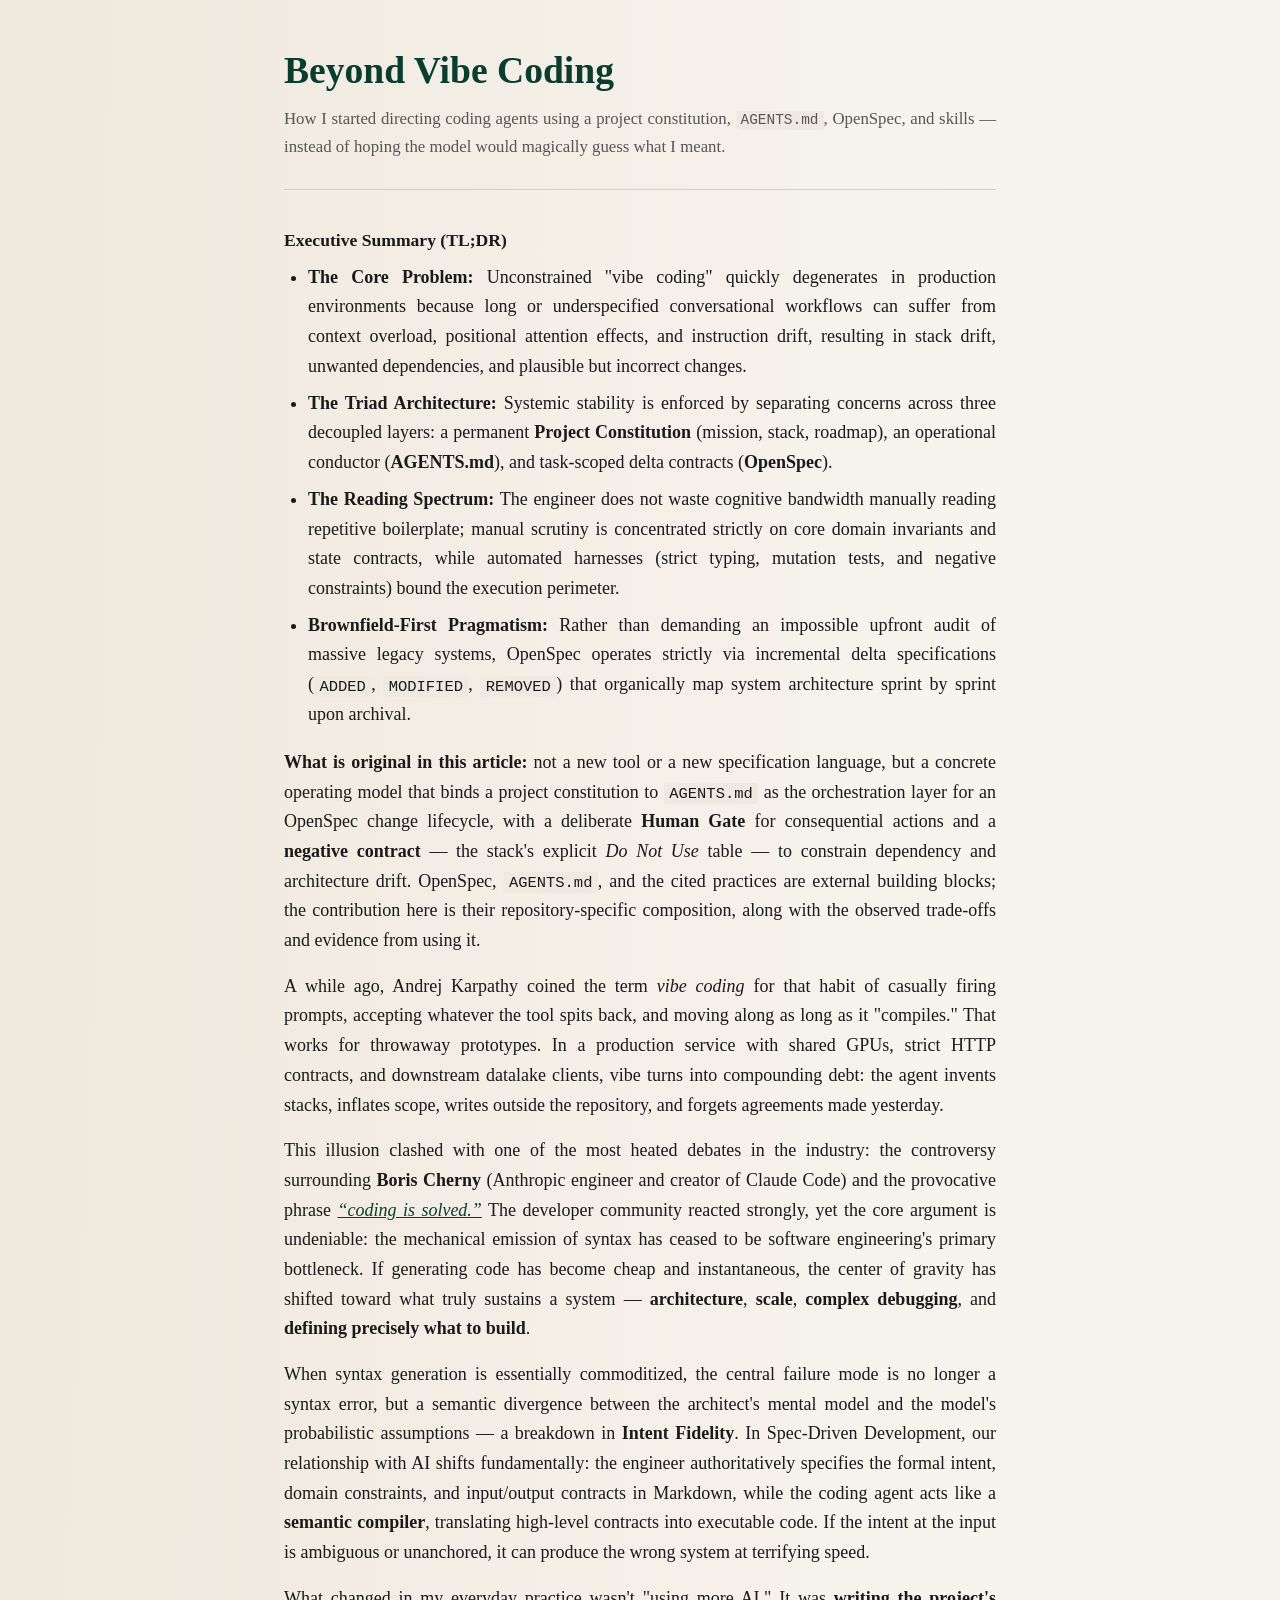
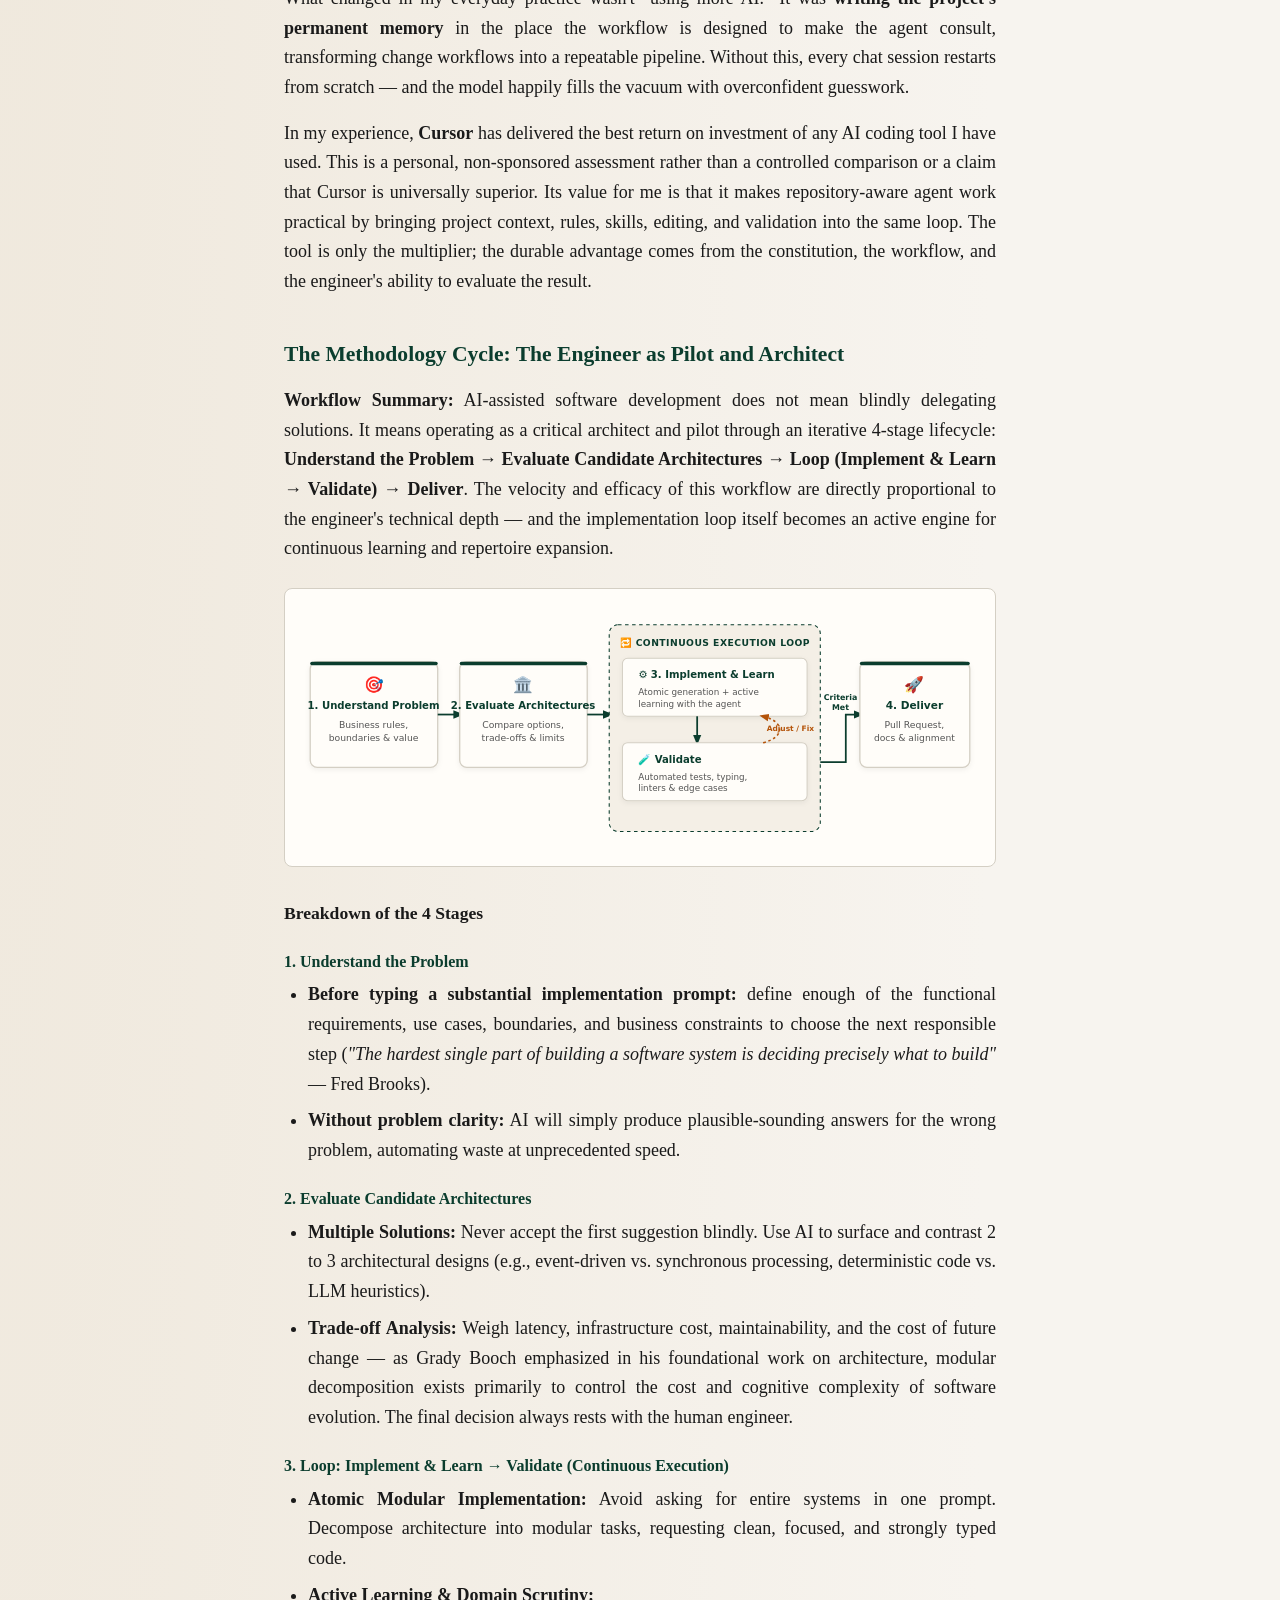
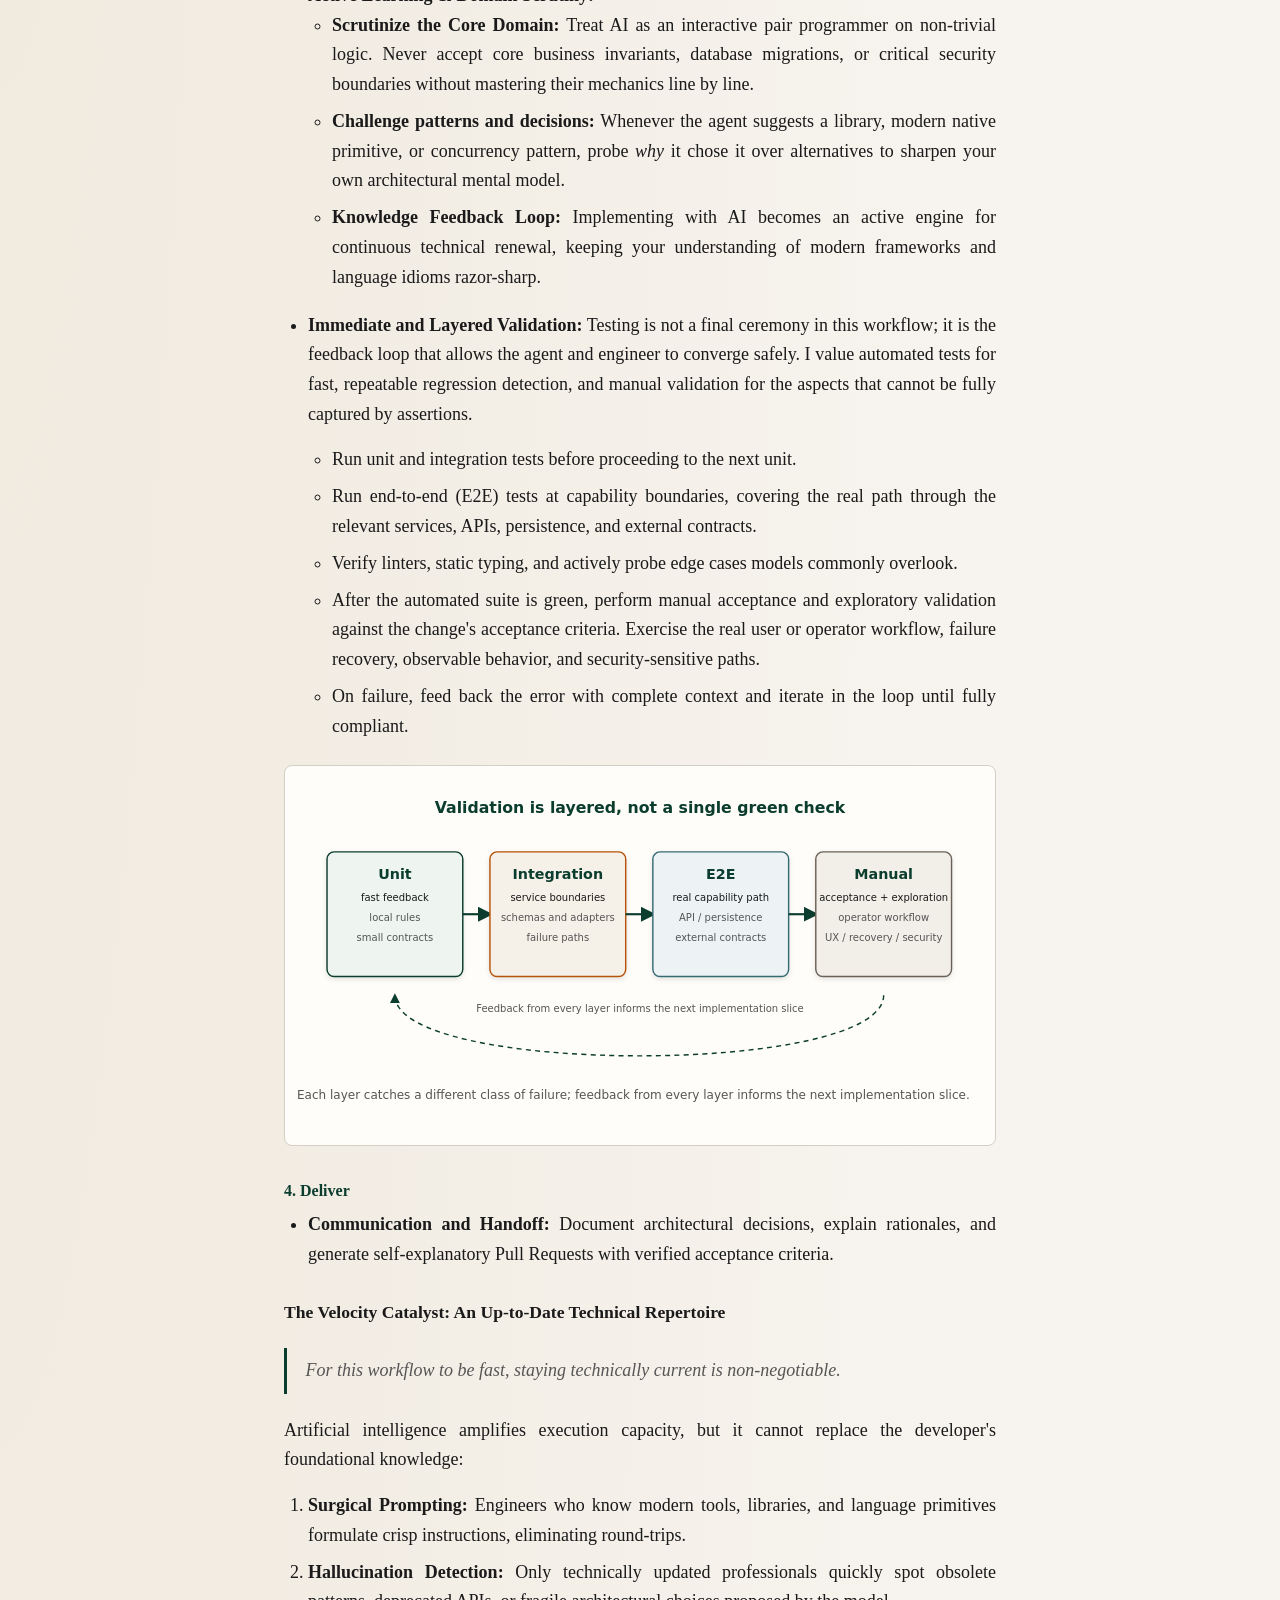
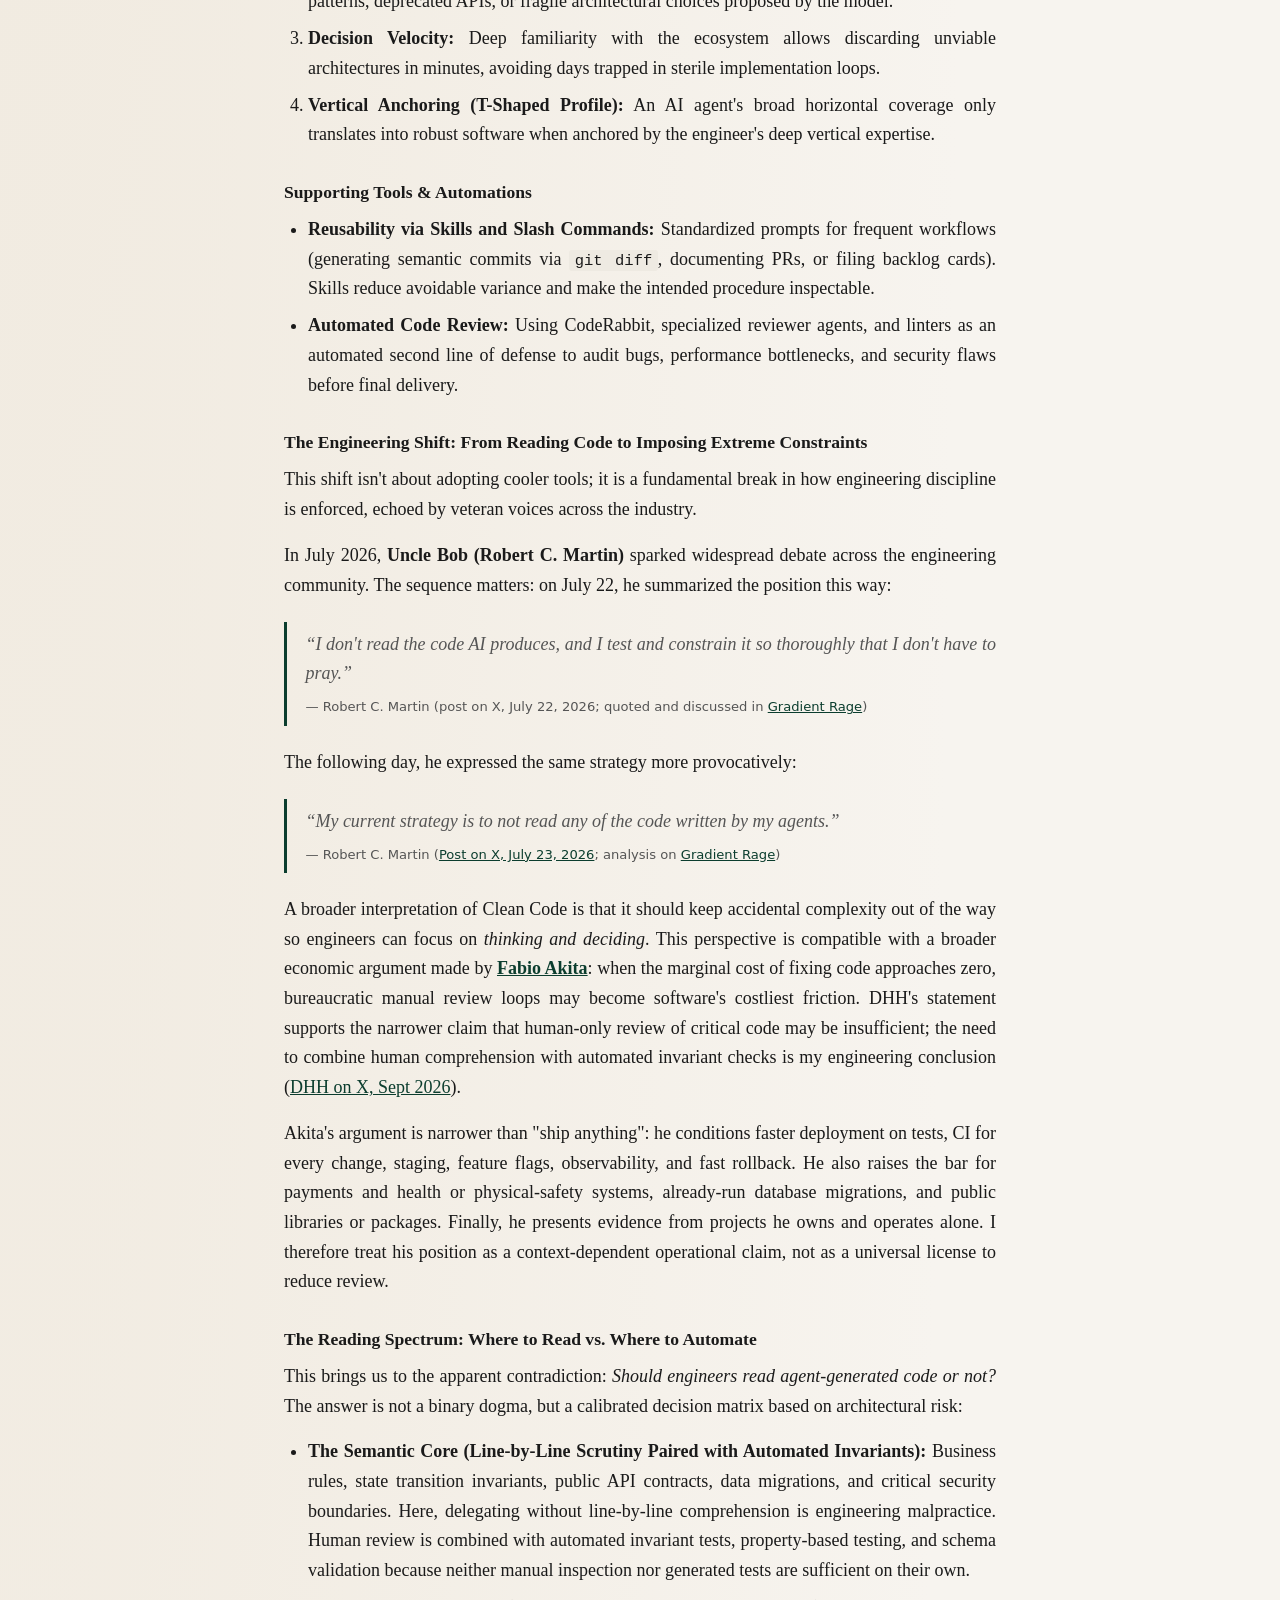
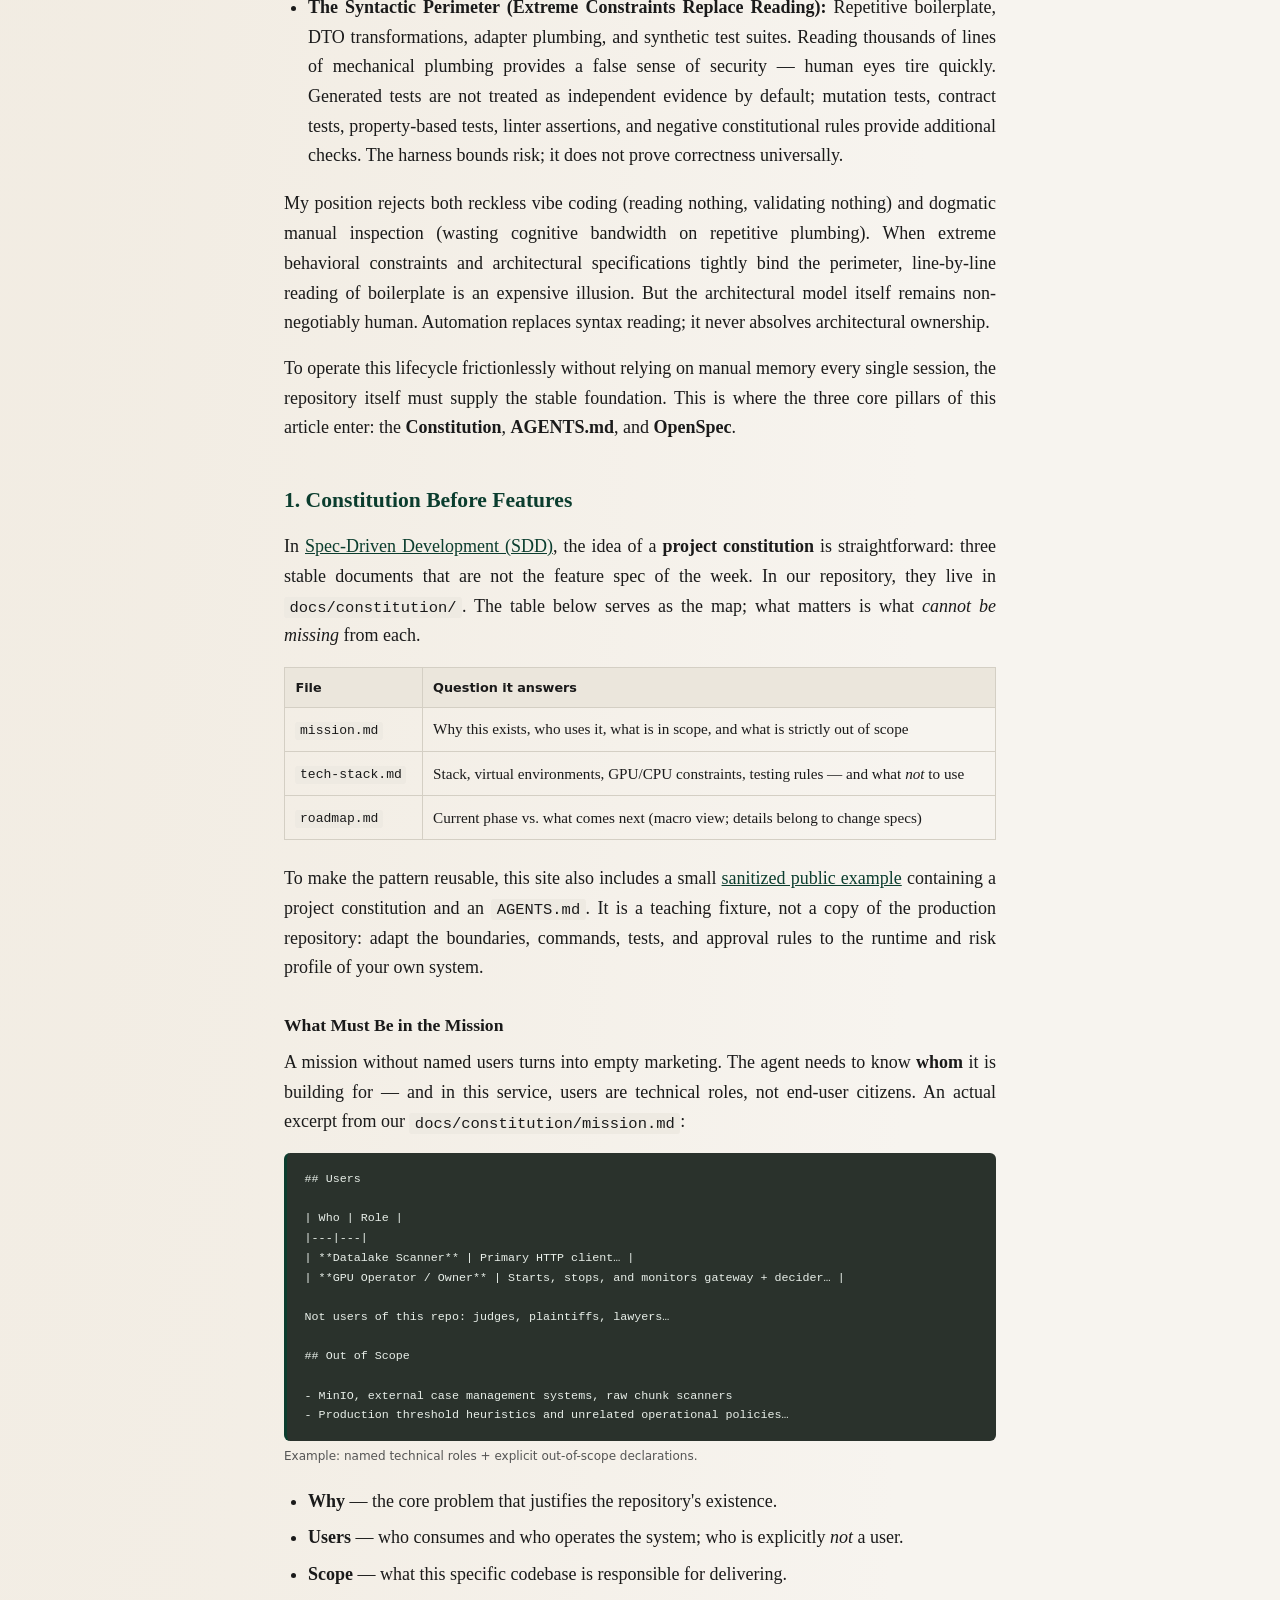
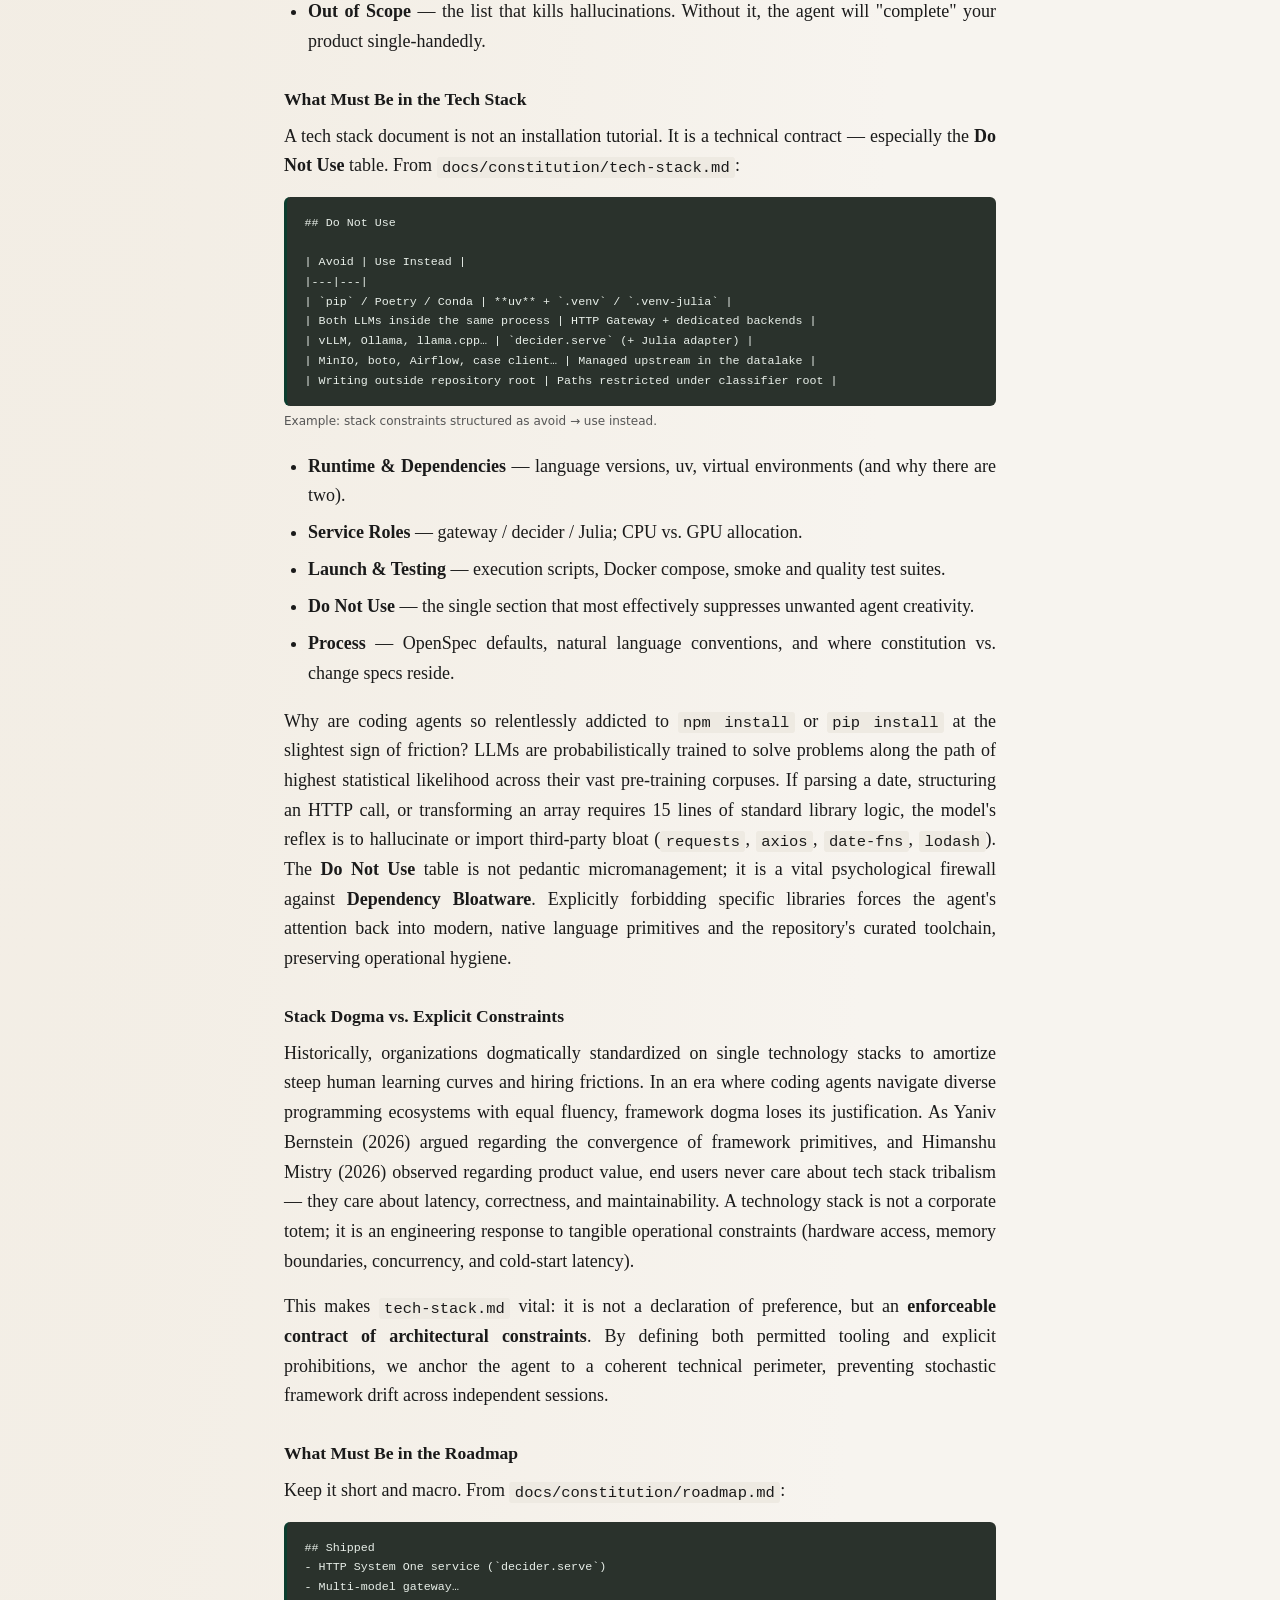
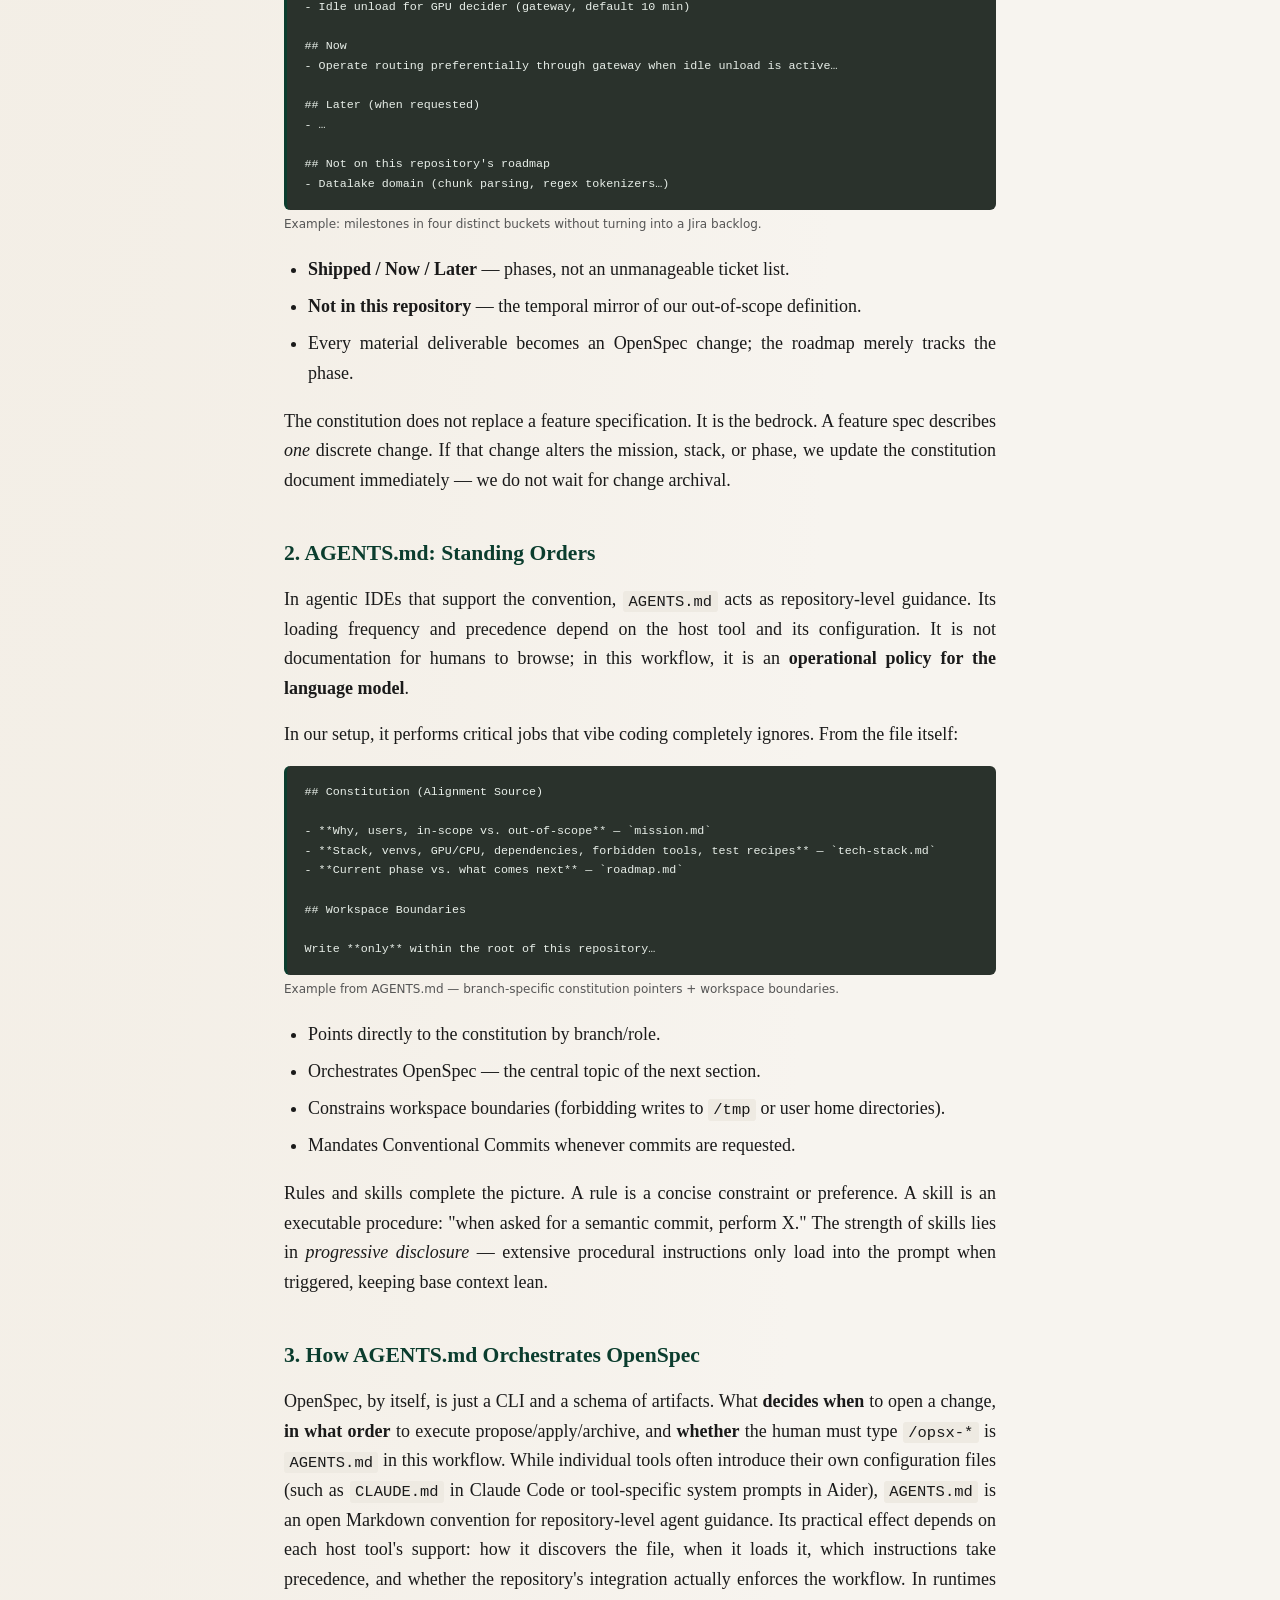
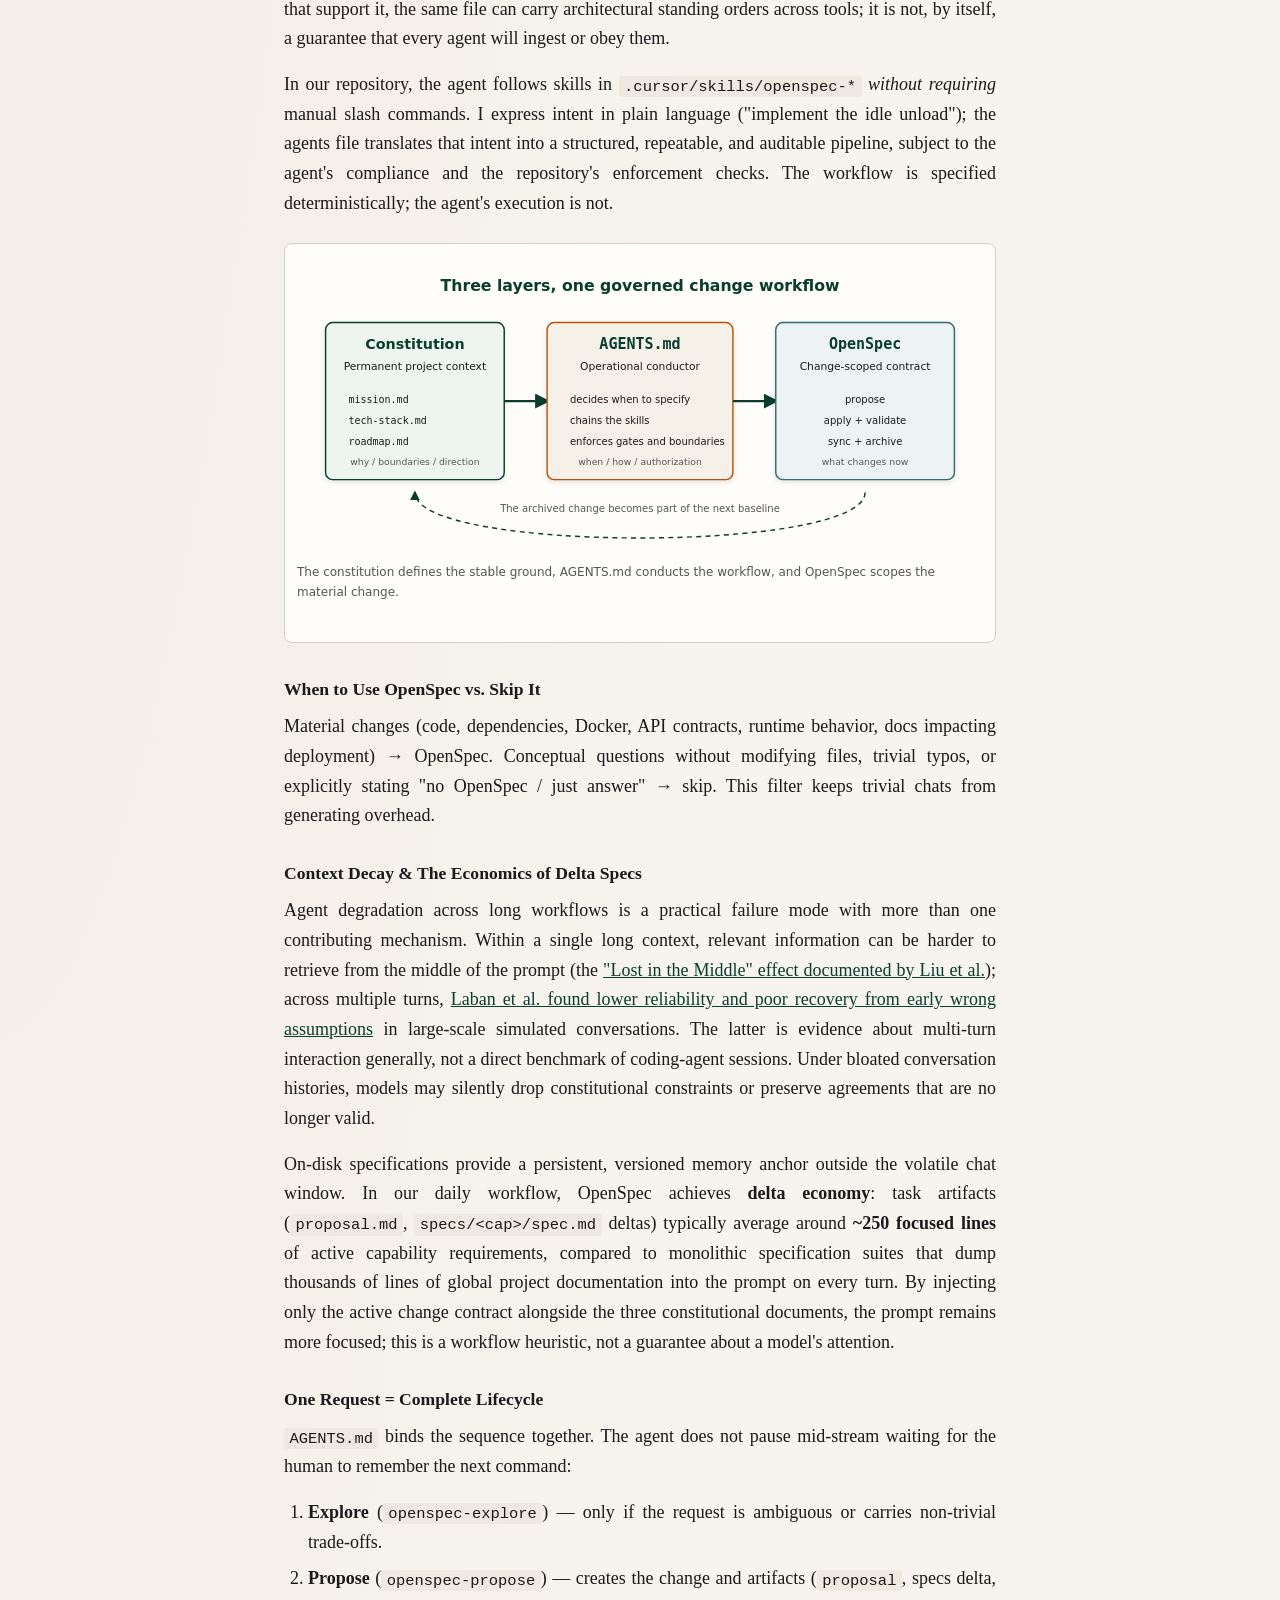
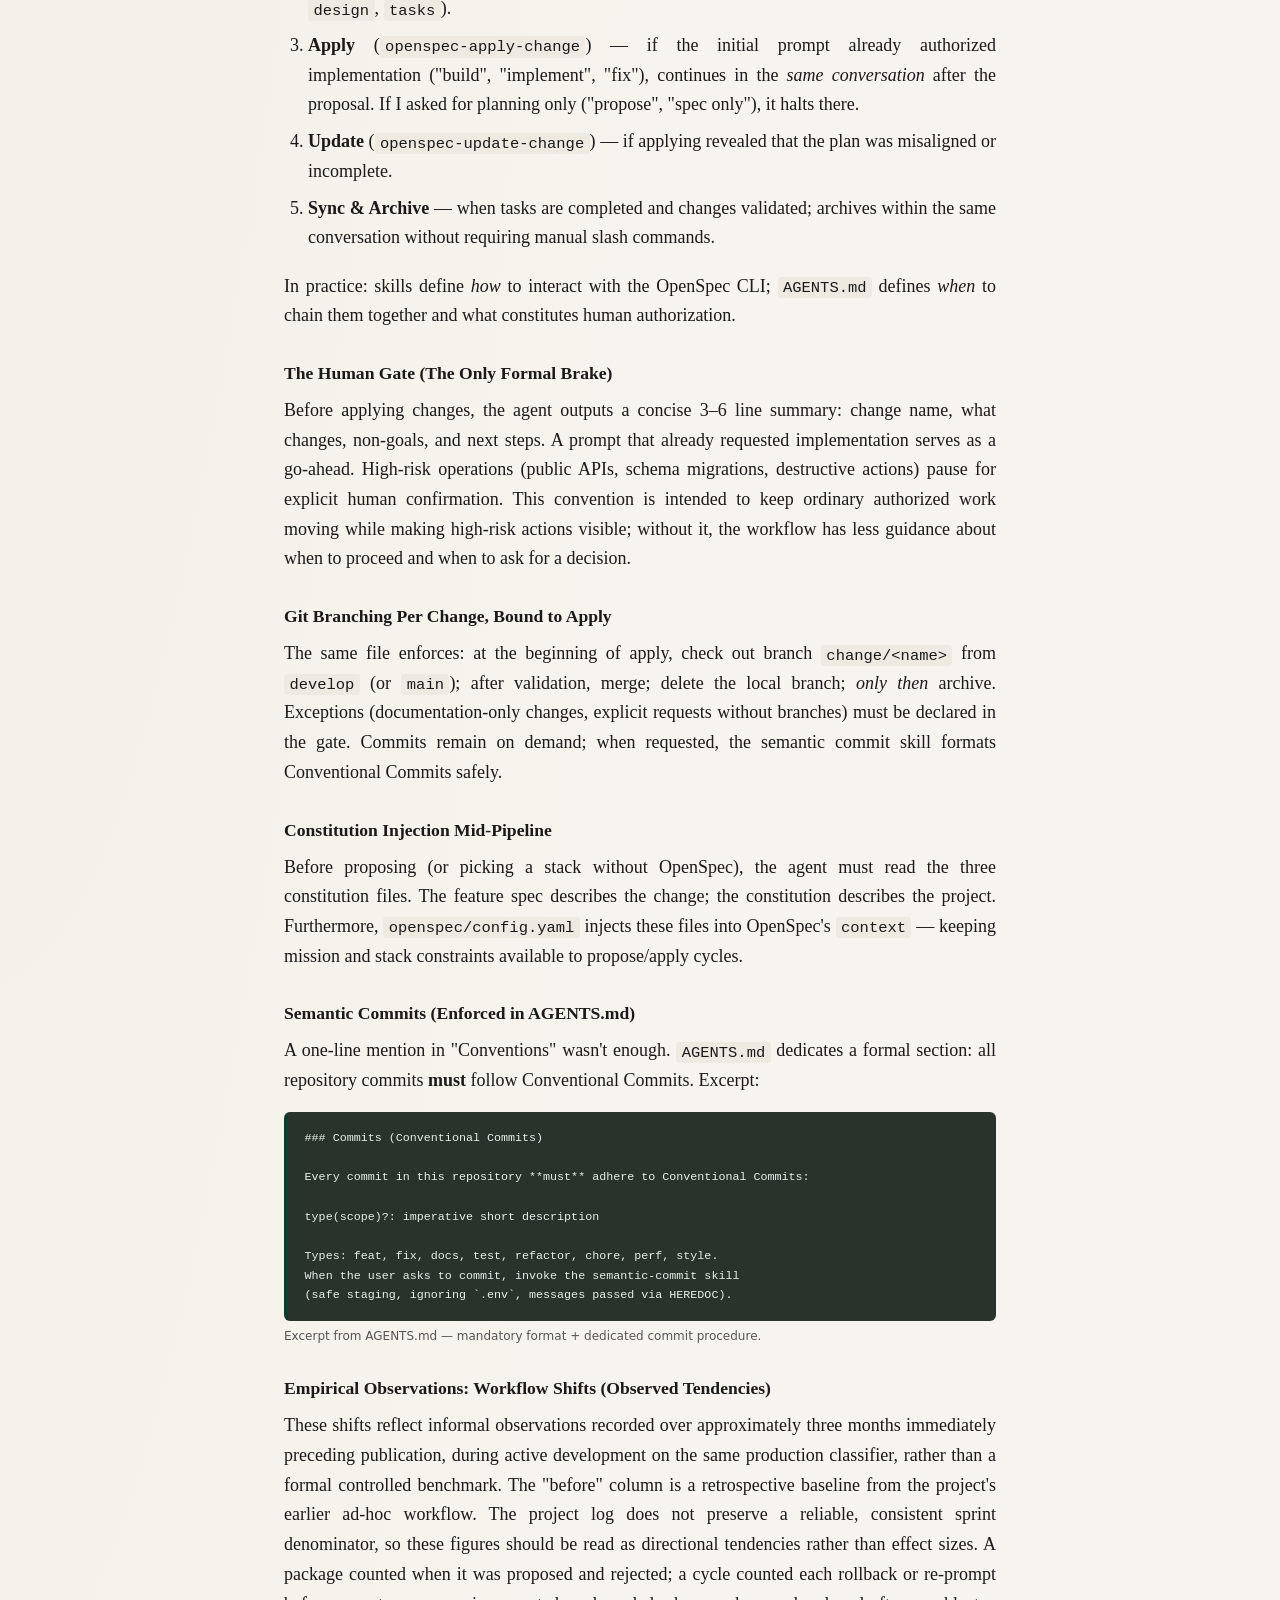
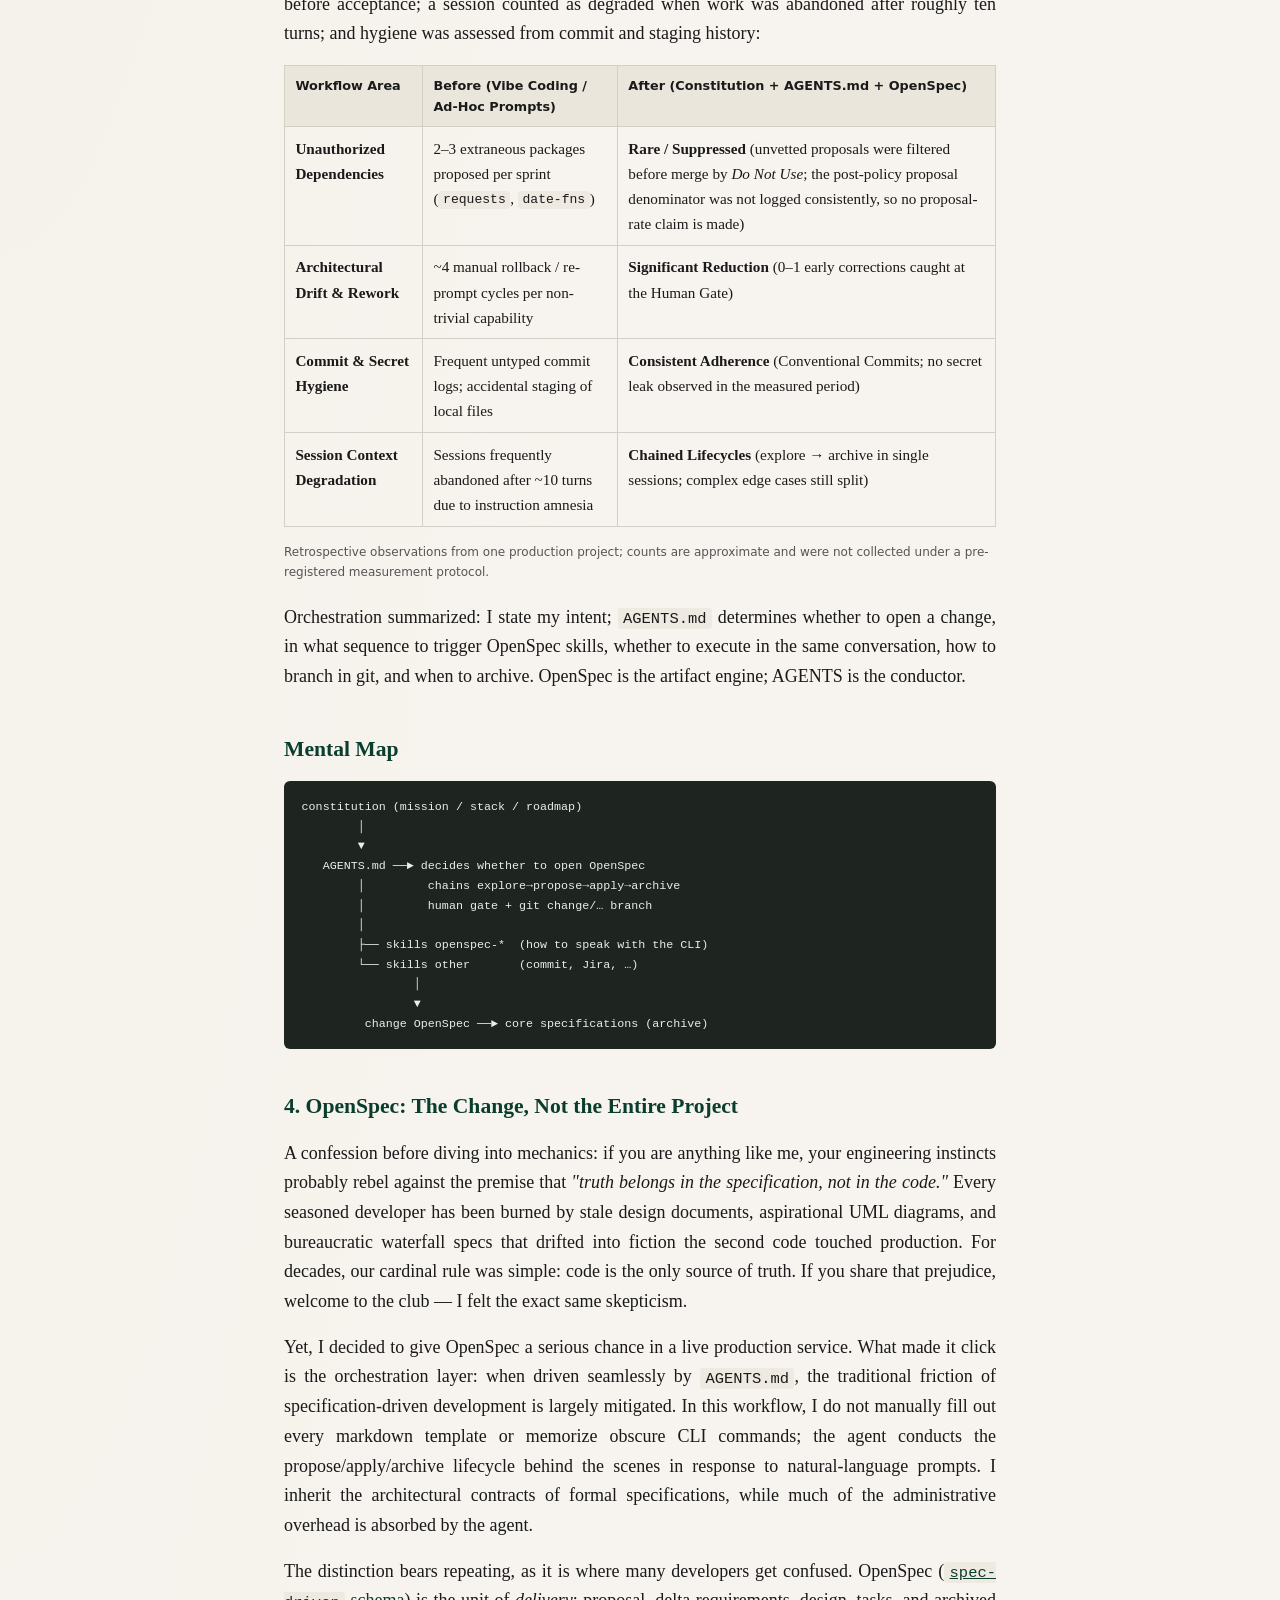
==== commit d15902cf: "ajustes" ====
--- a/beyond-vibe-coding.html
+++ b/beyond-vibe-coding.html
@@ -32,7 +32,7 @@
         }
 
         .wrap {
-            max-width: 52rem;
+            max-width: 48rem;
             margin: 0 auto;
             padding: 3rem 1.75rem 5rem;
         }
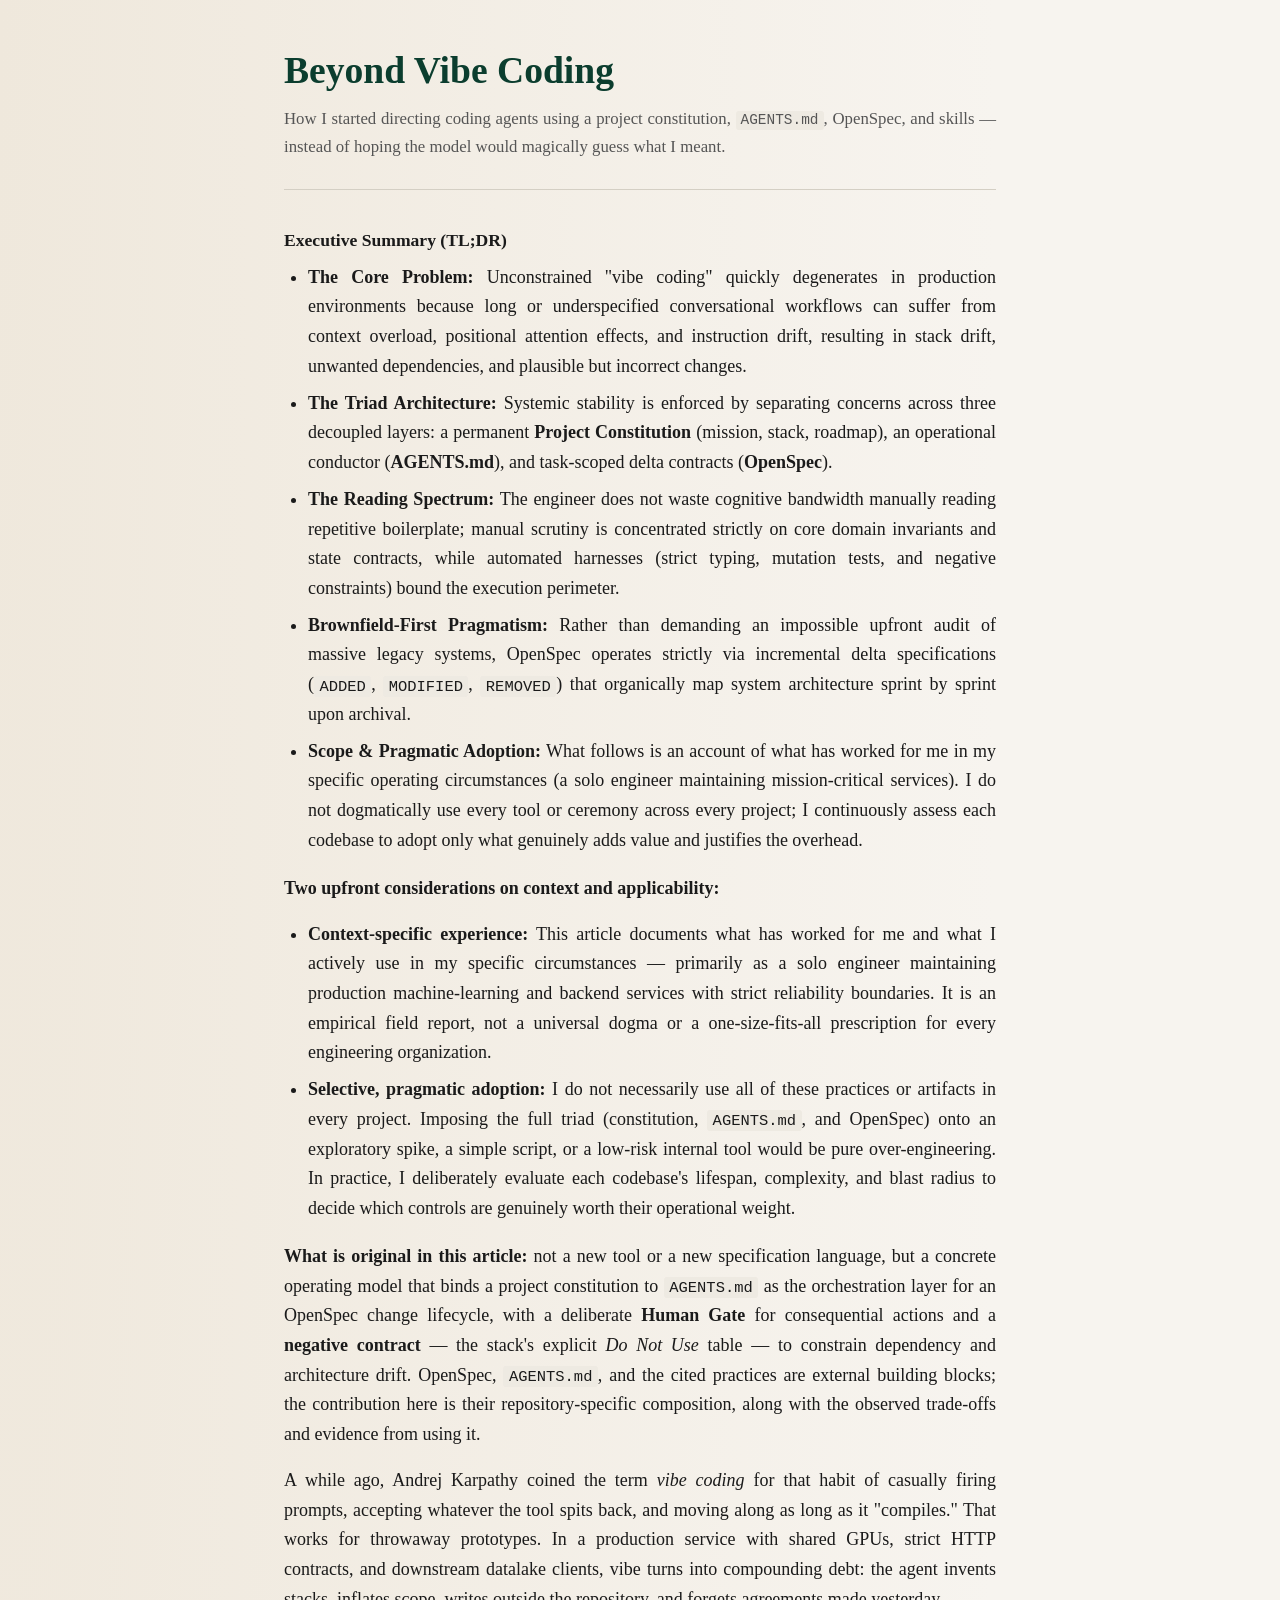
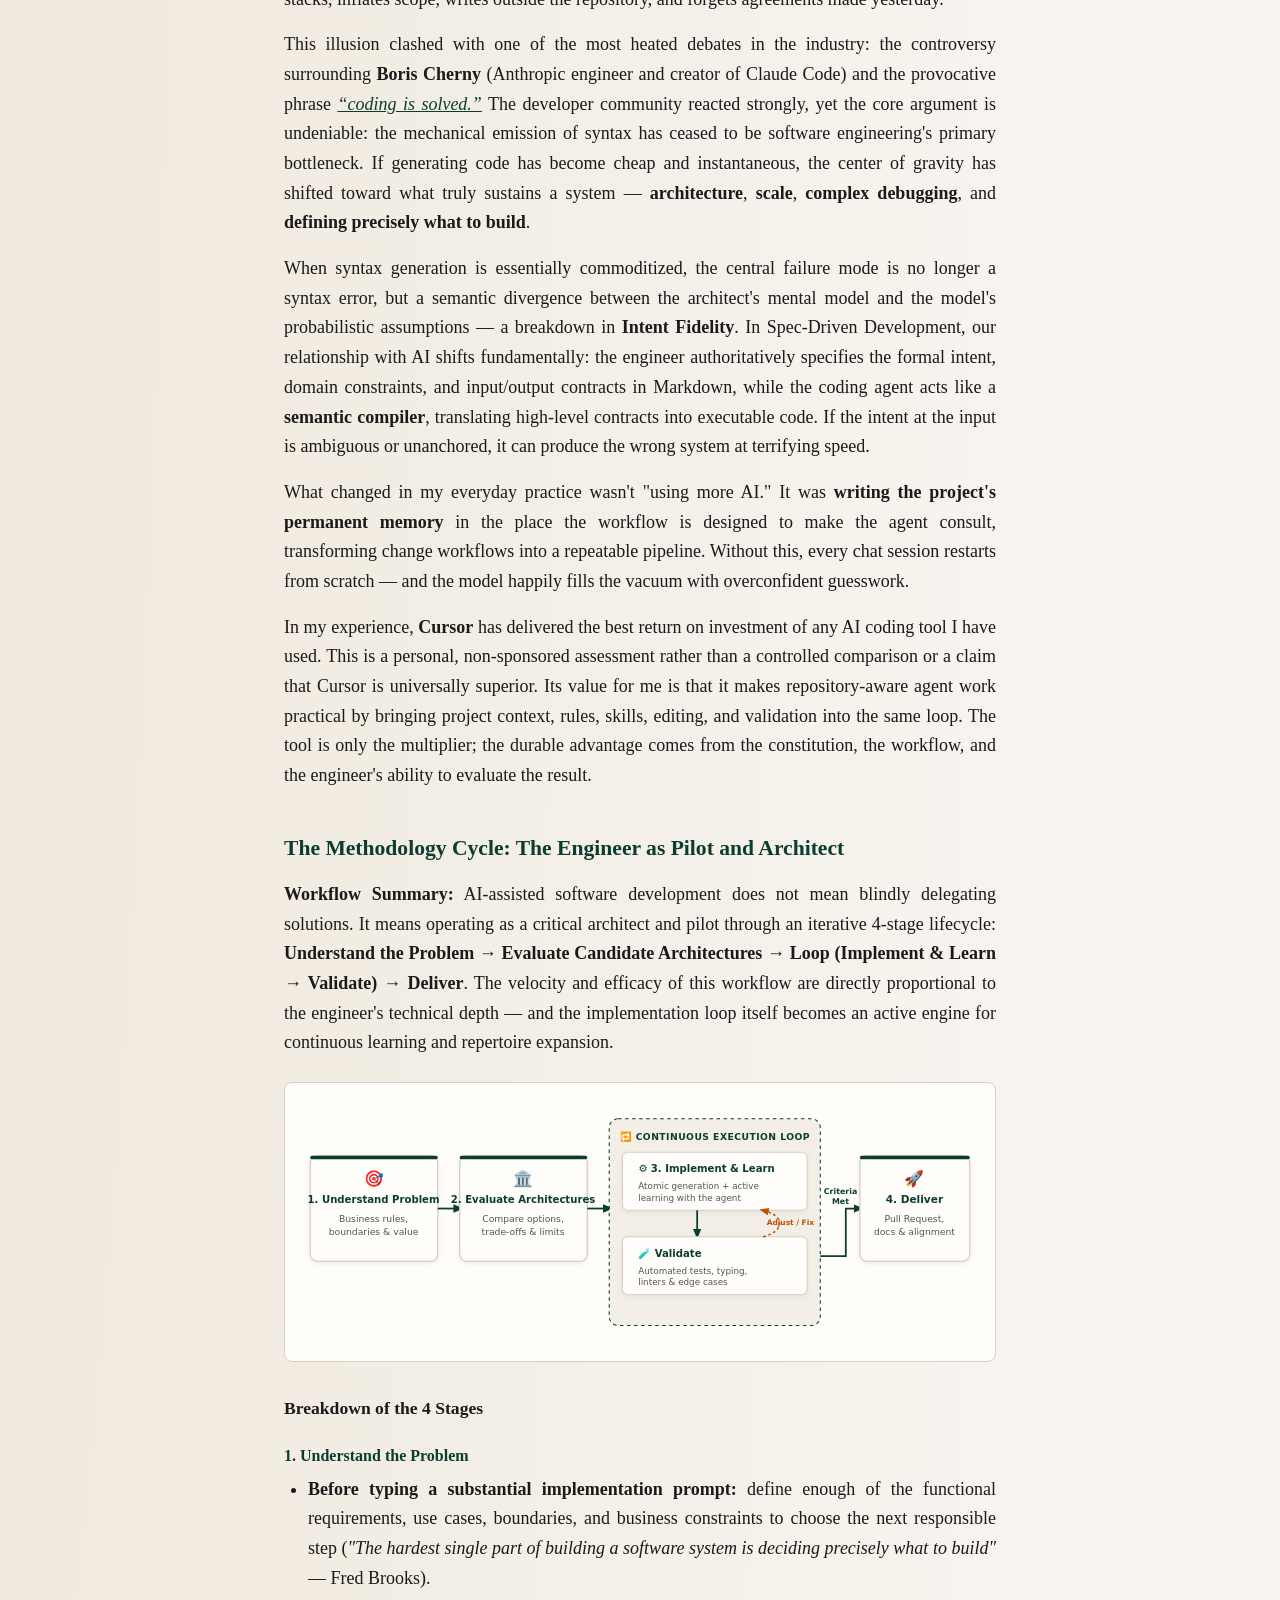
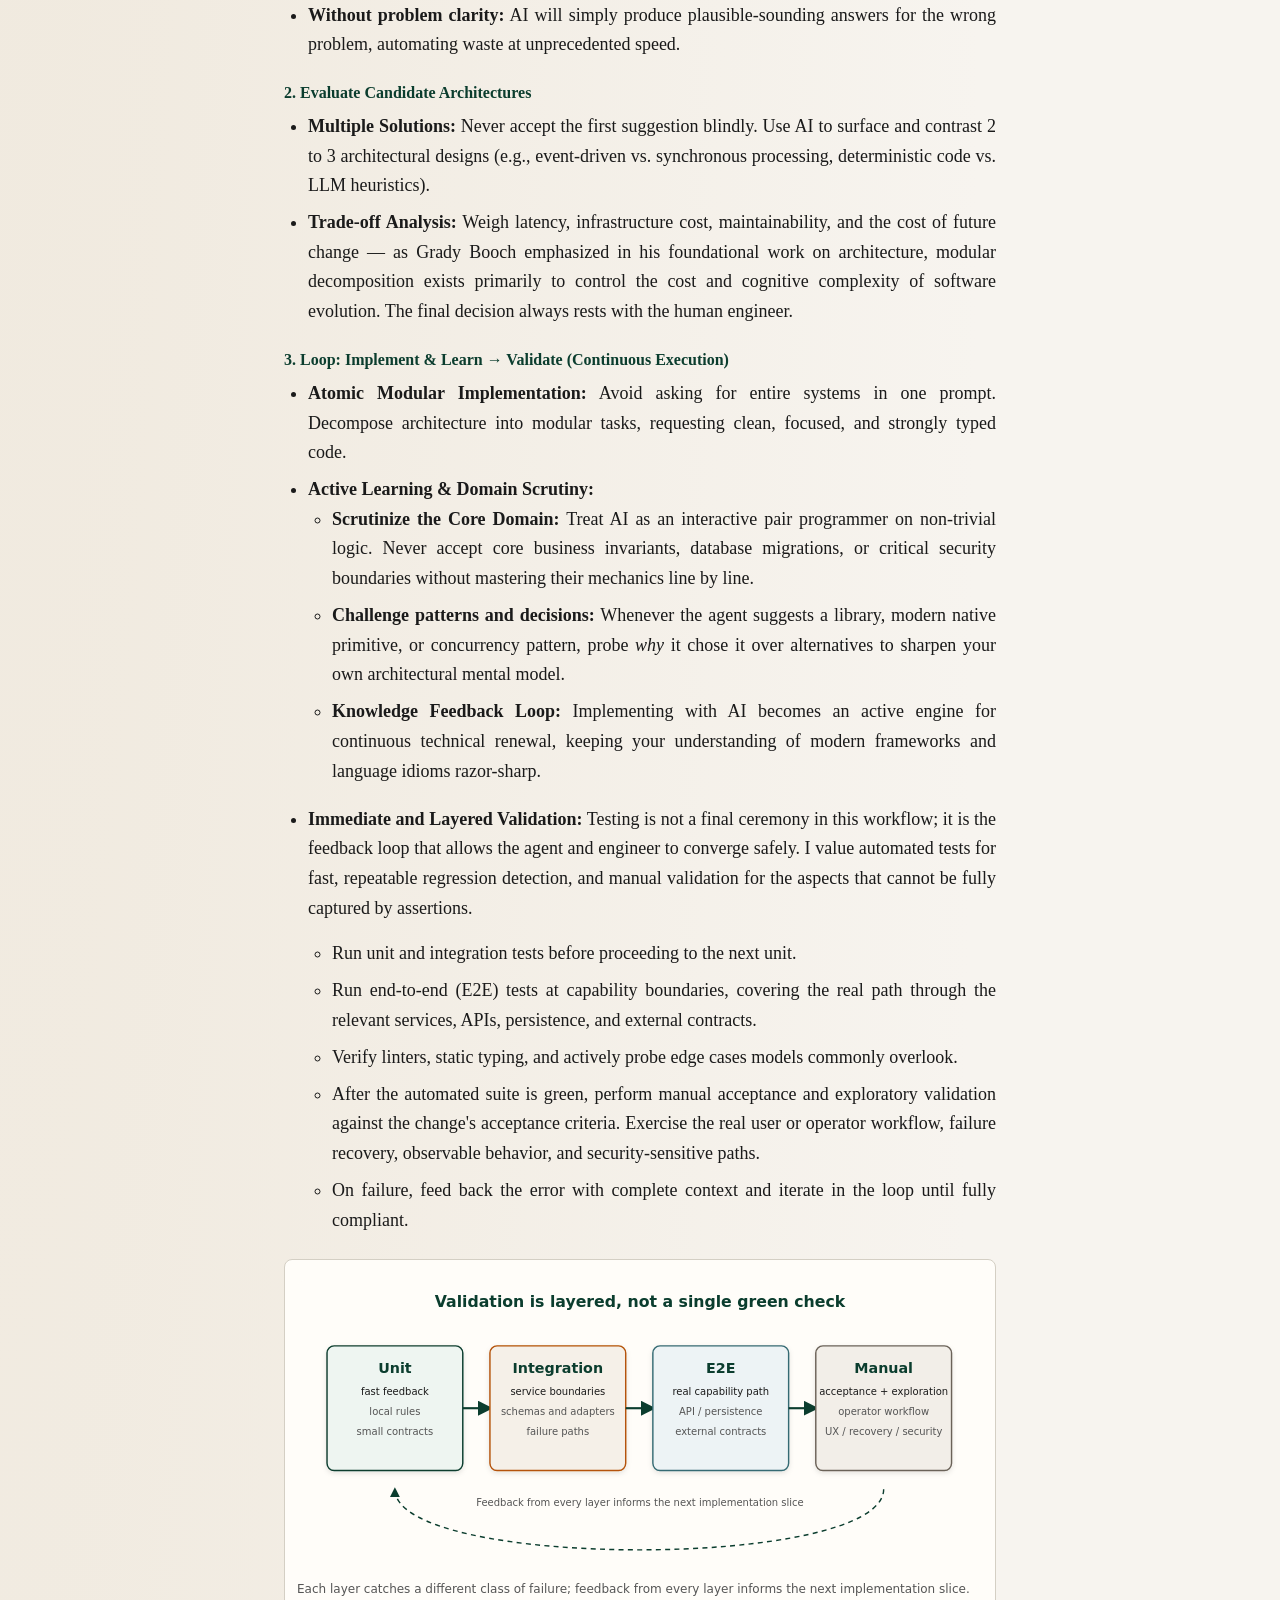
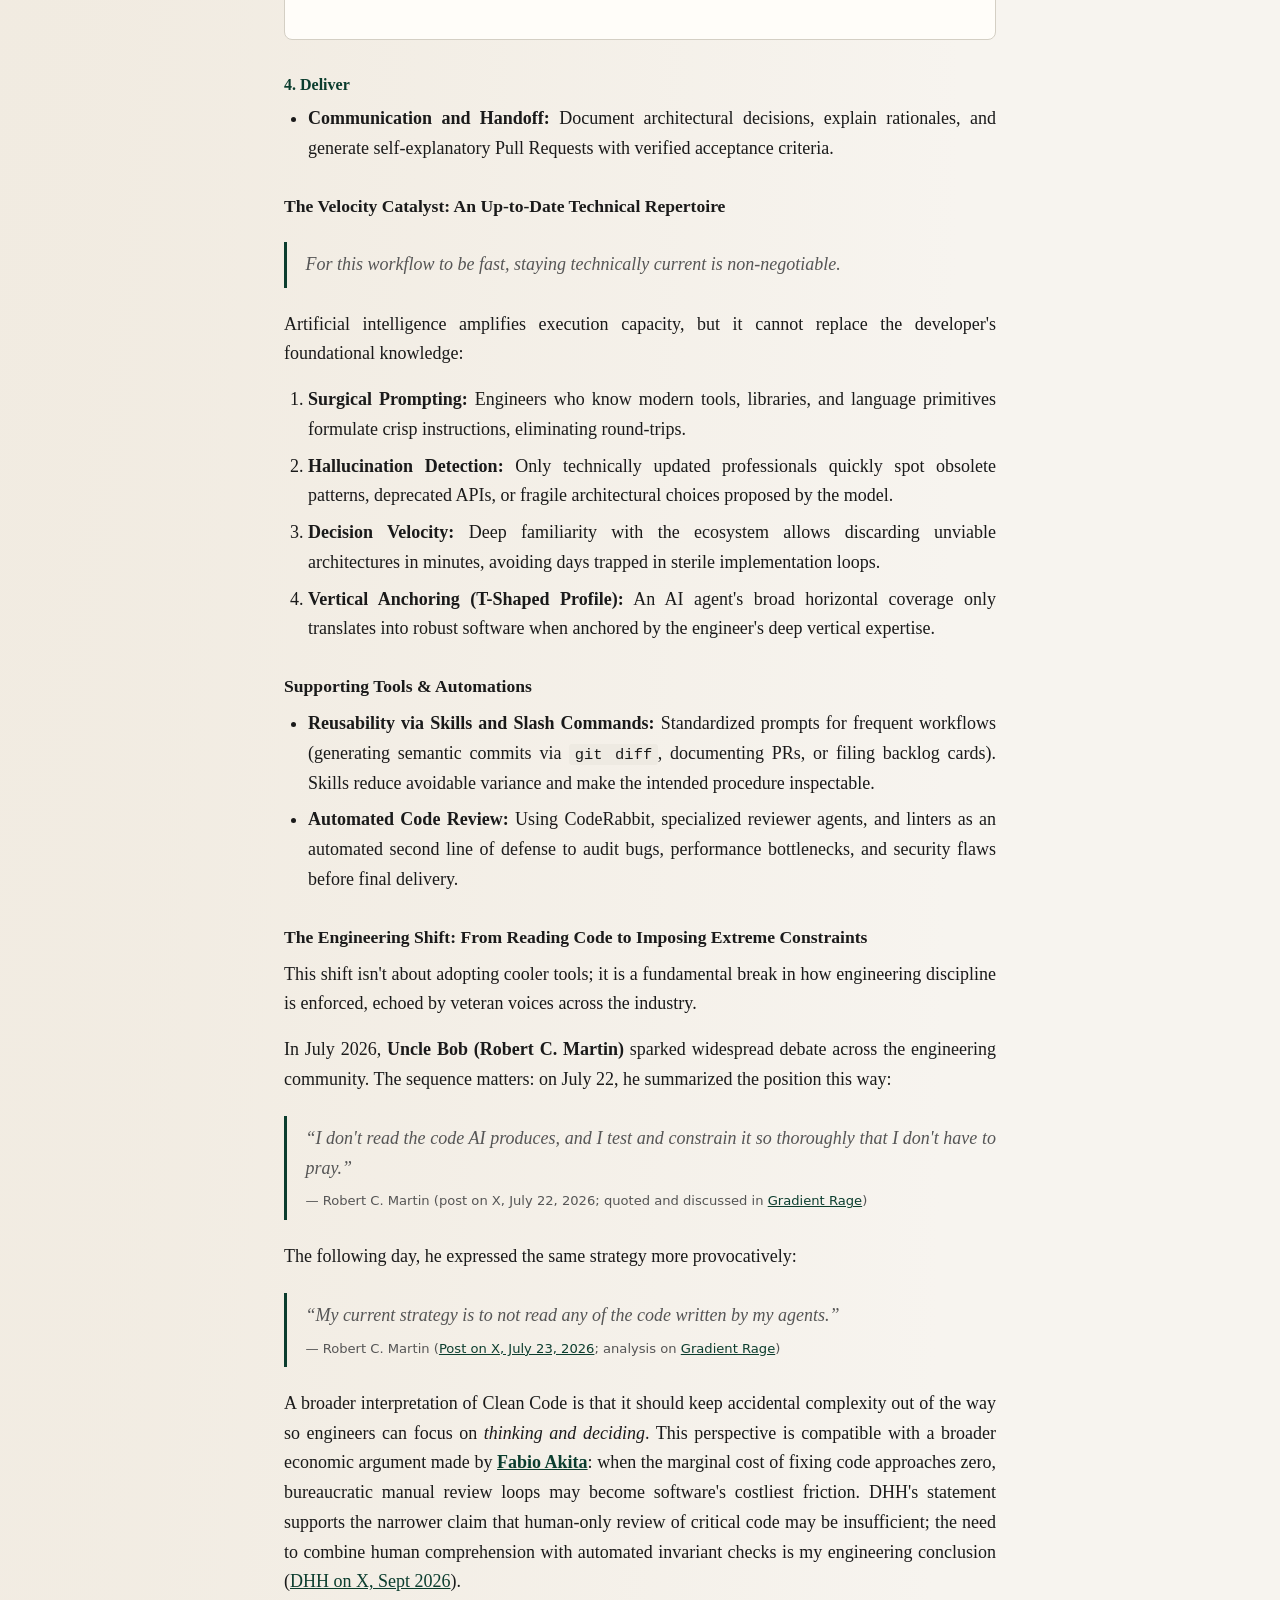
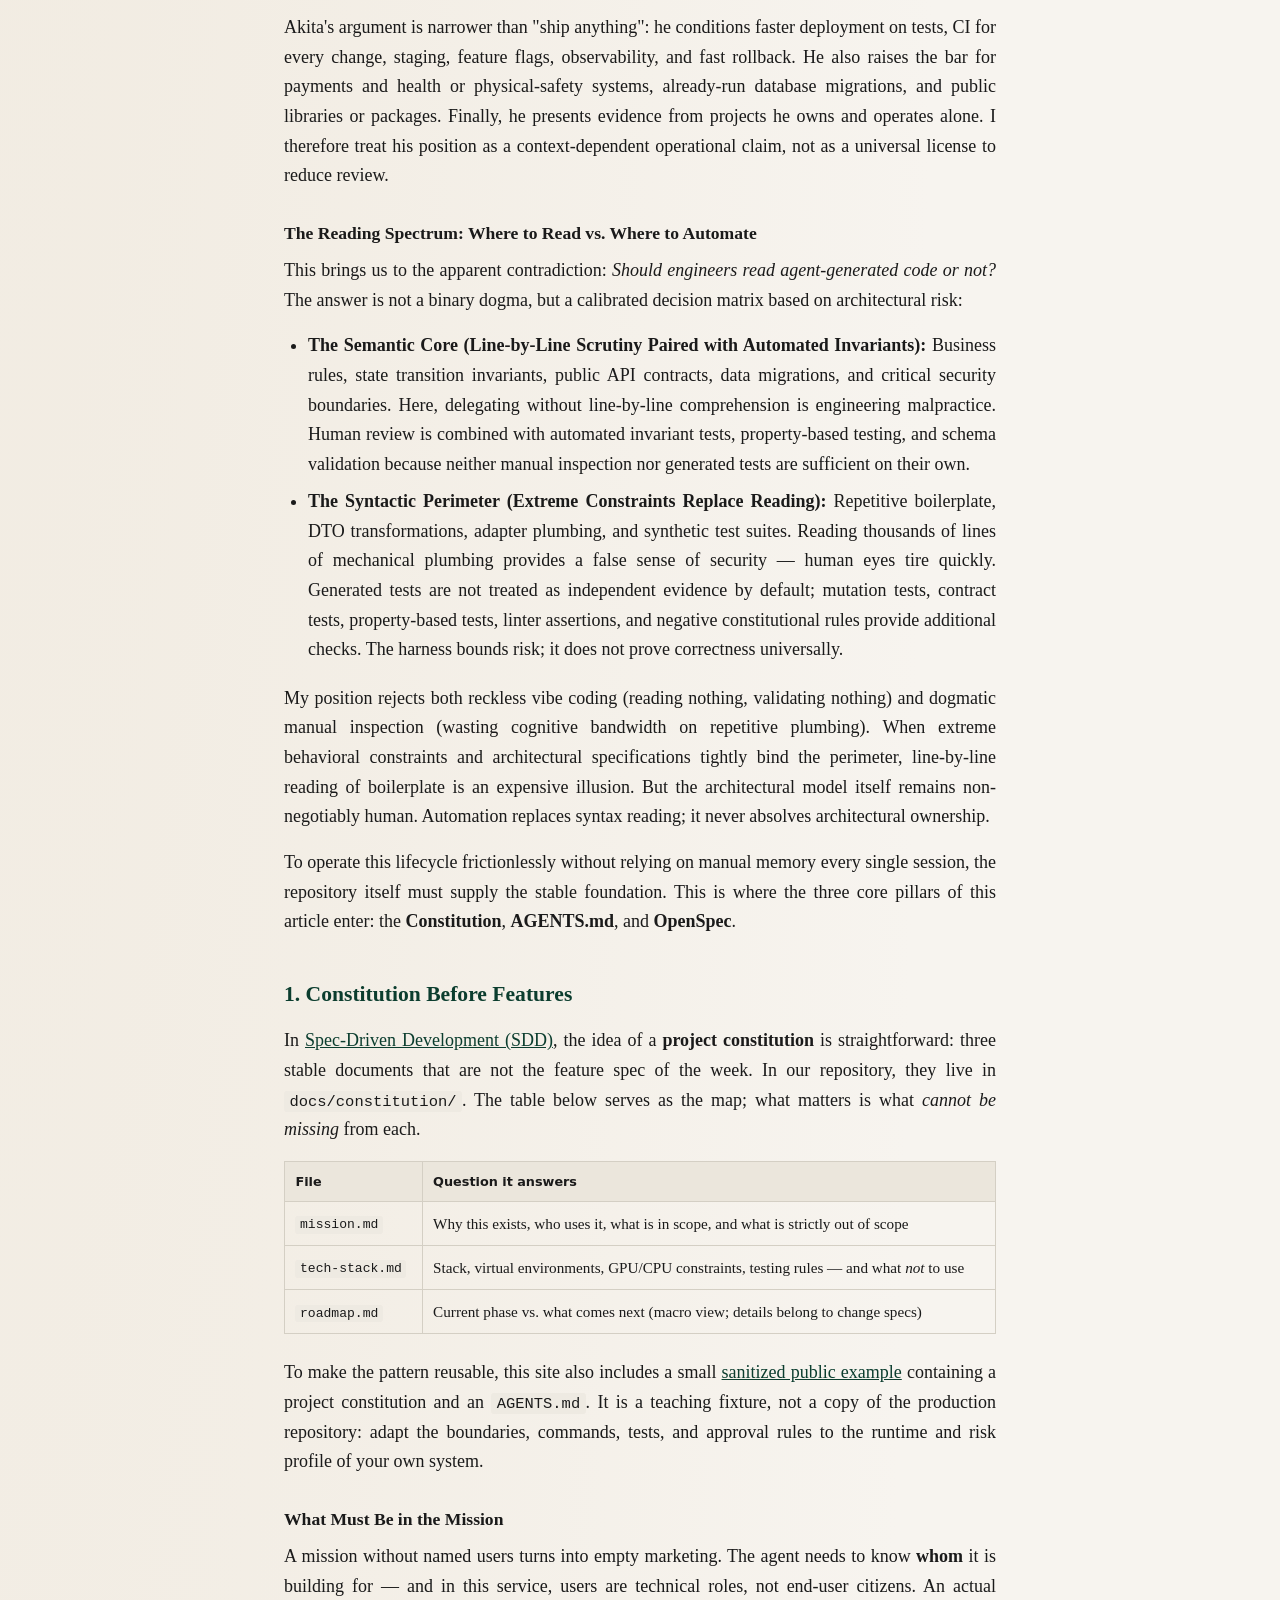
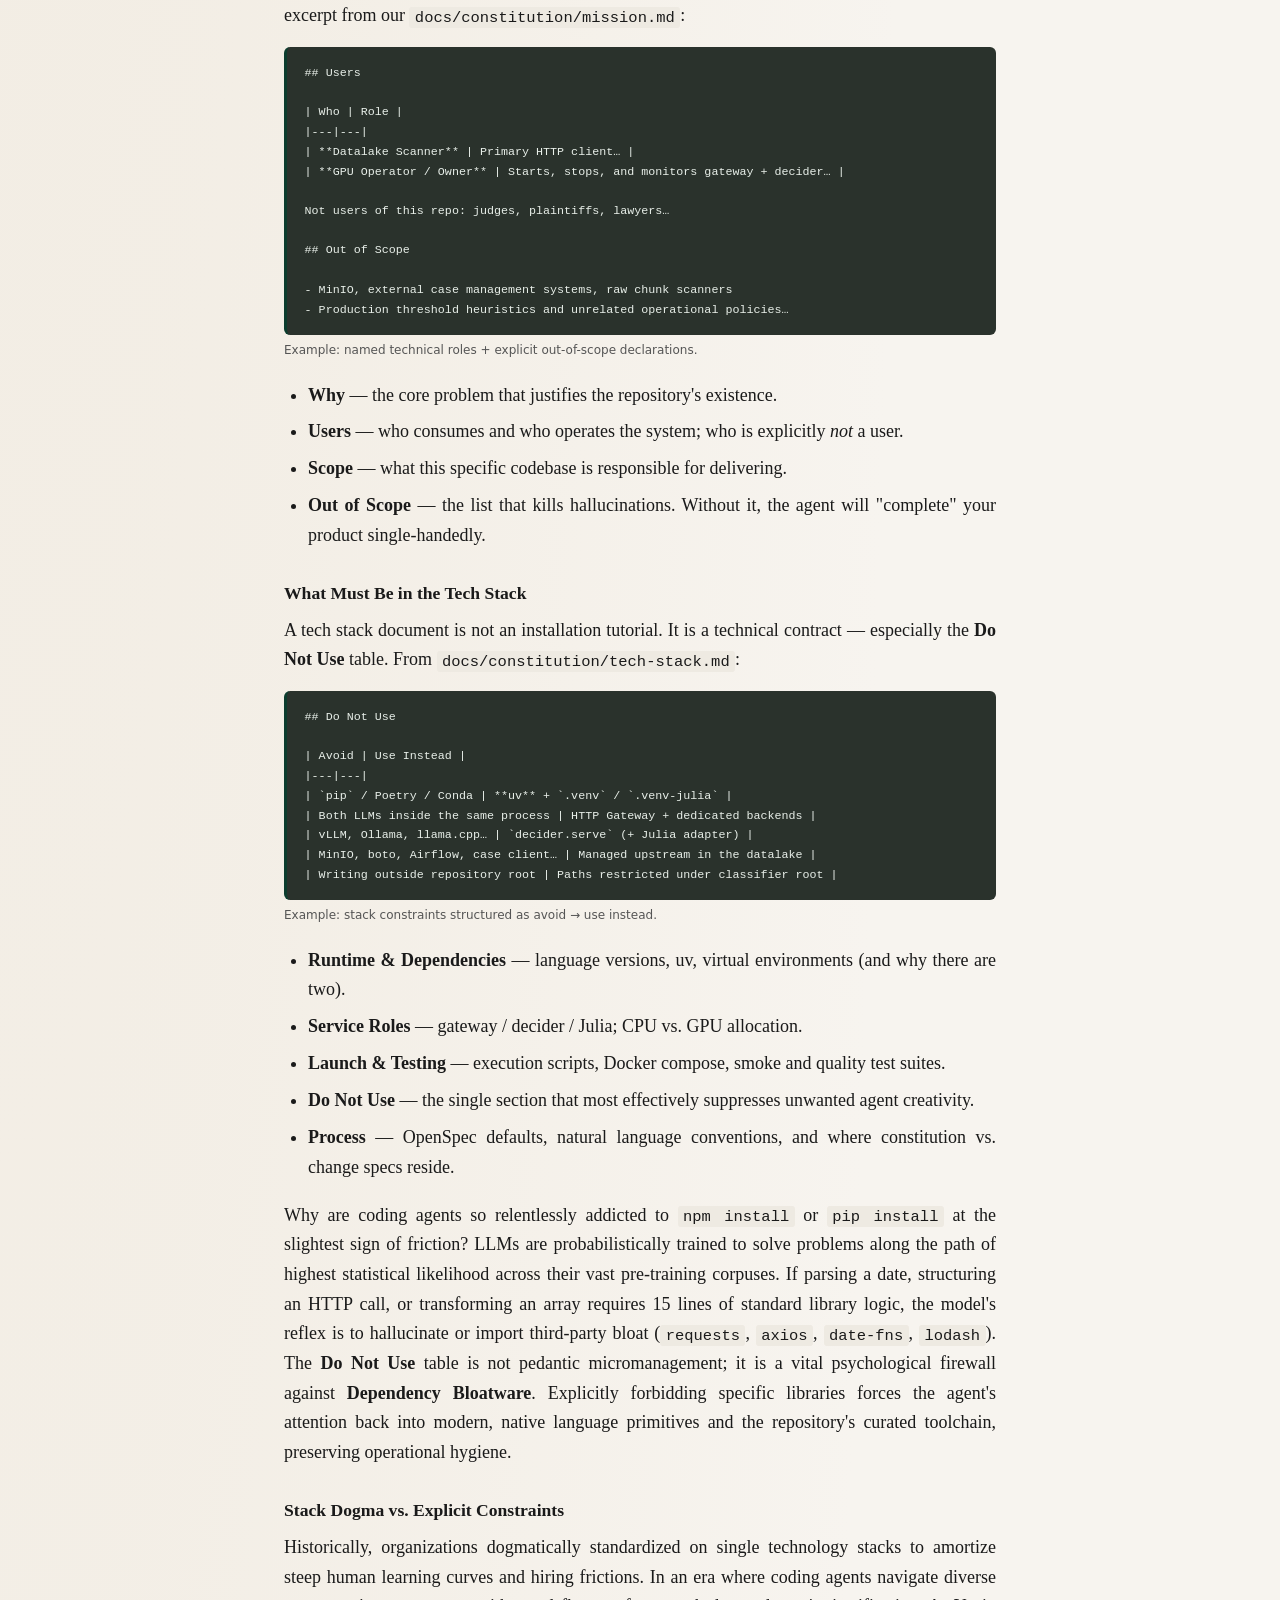
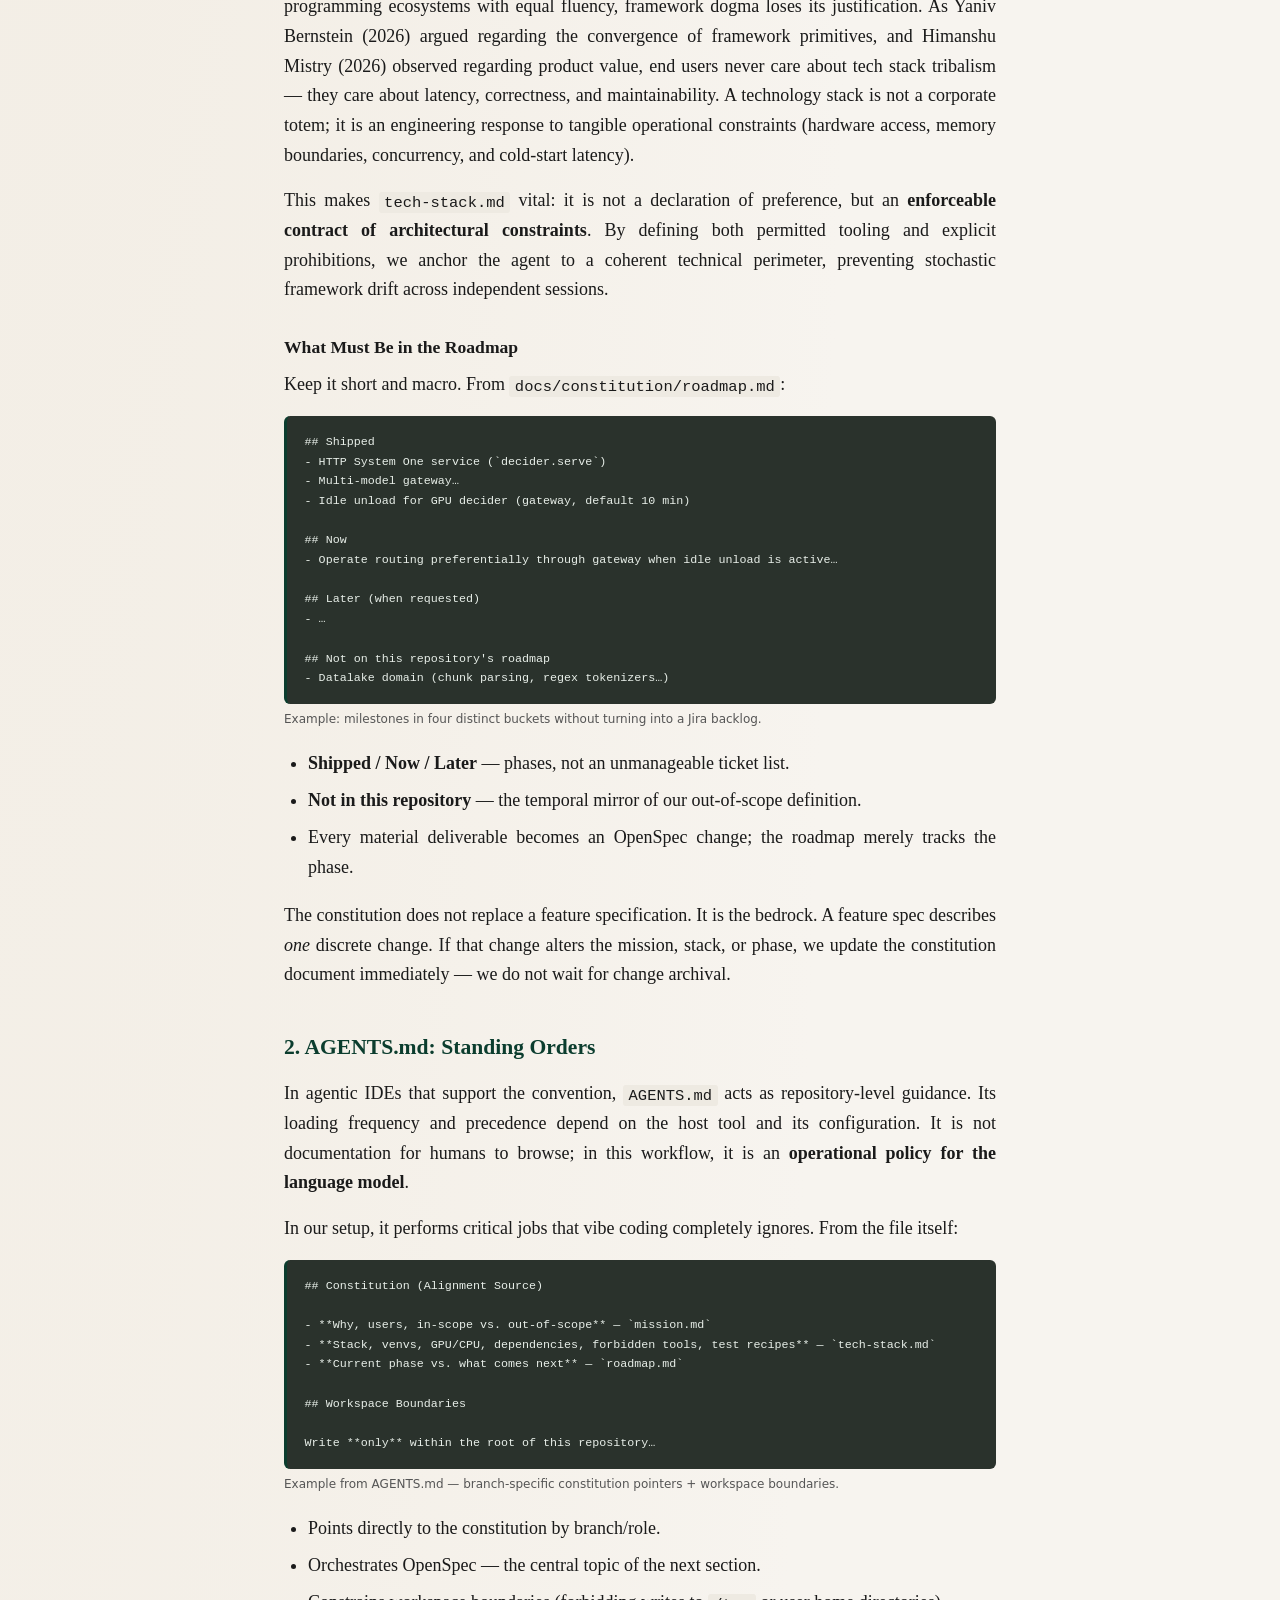
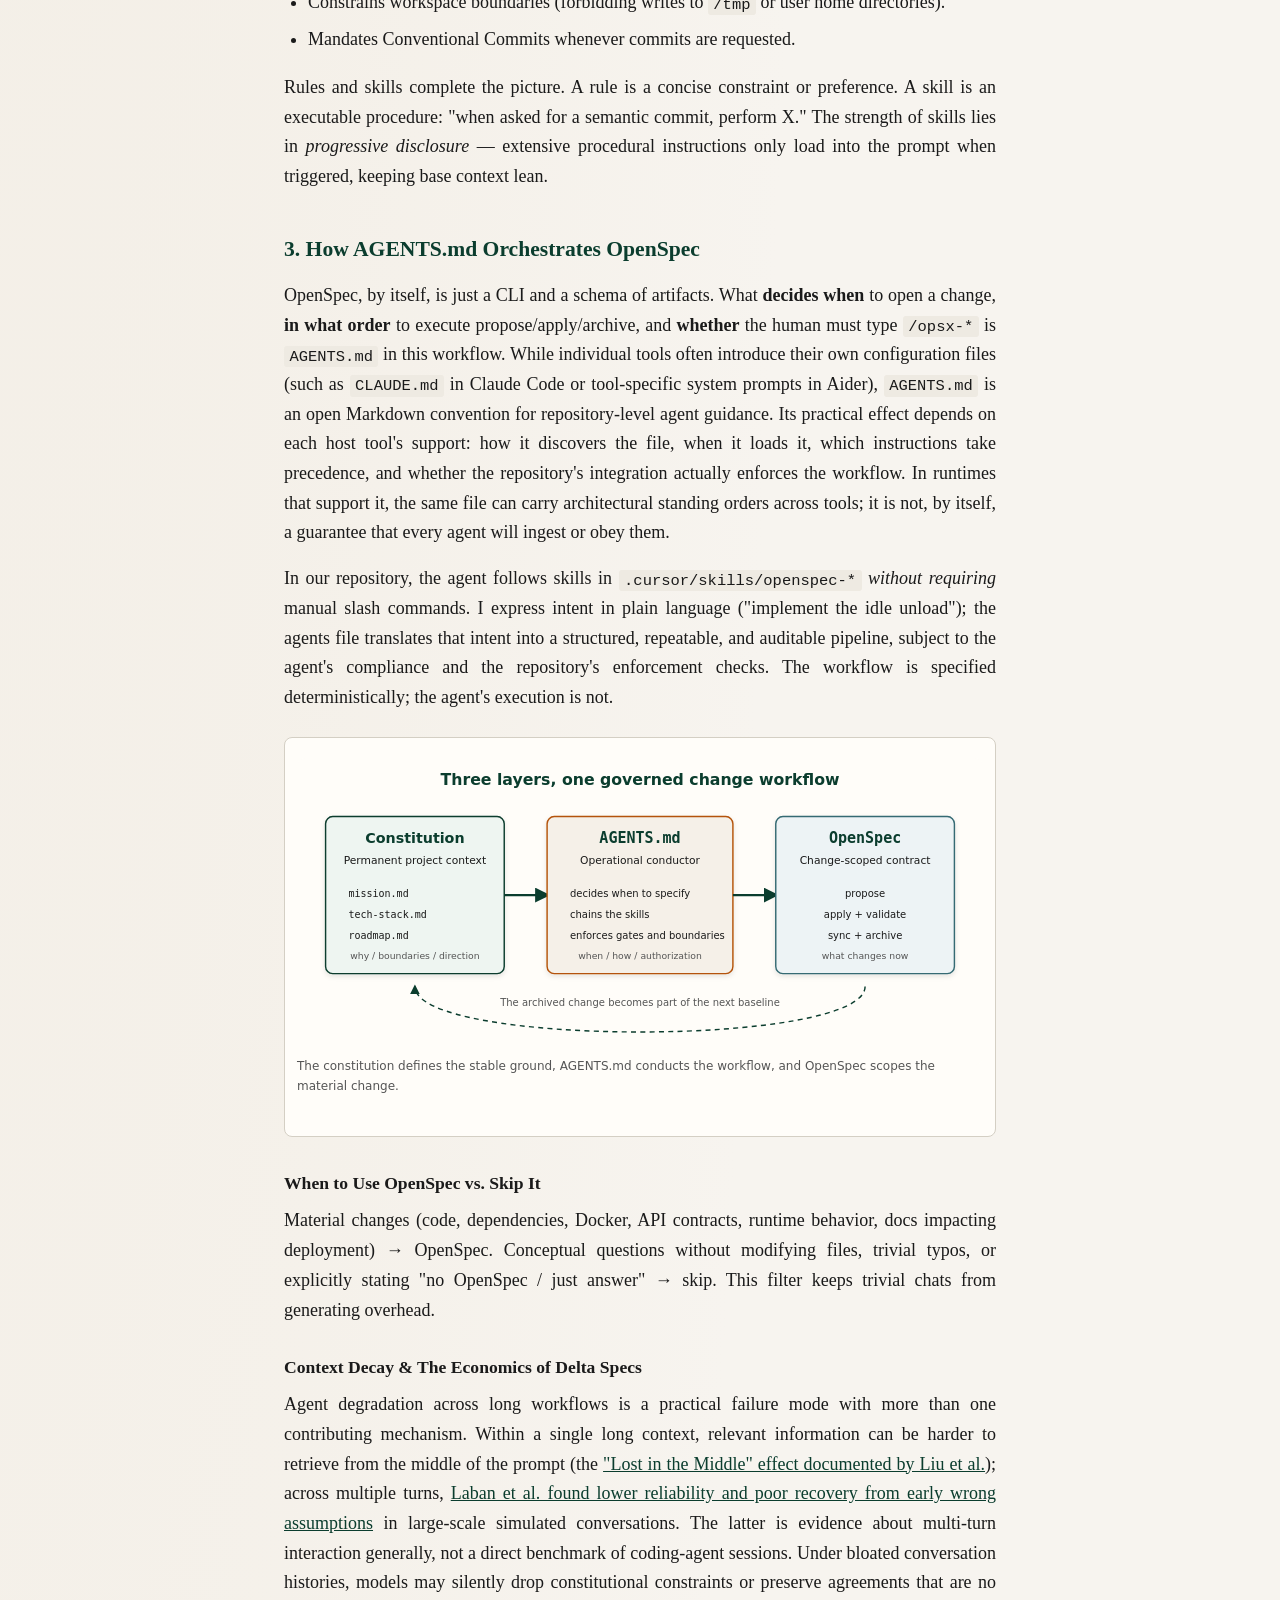
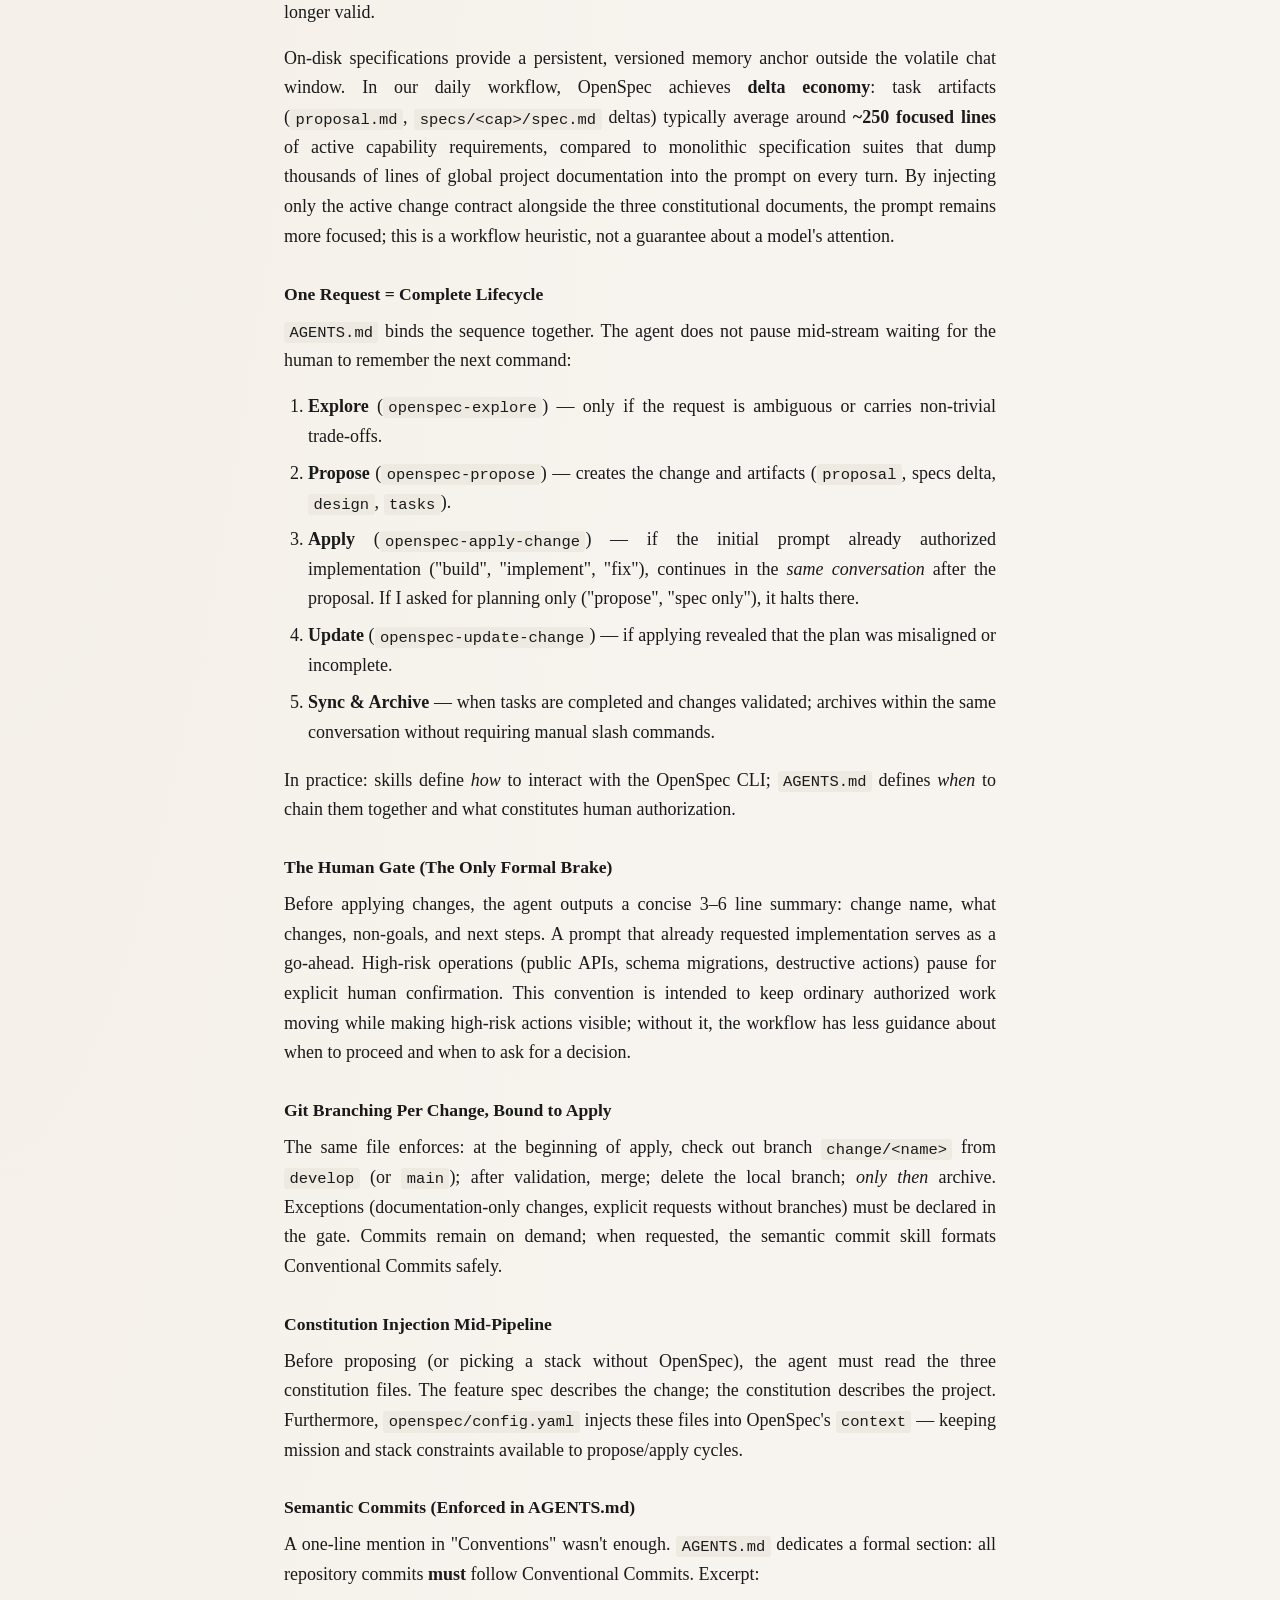
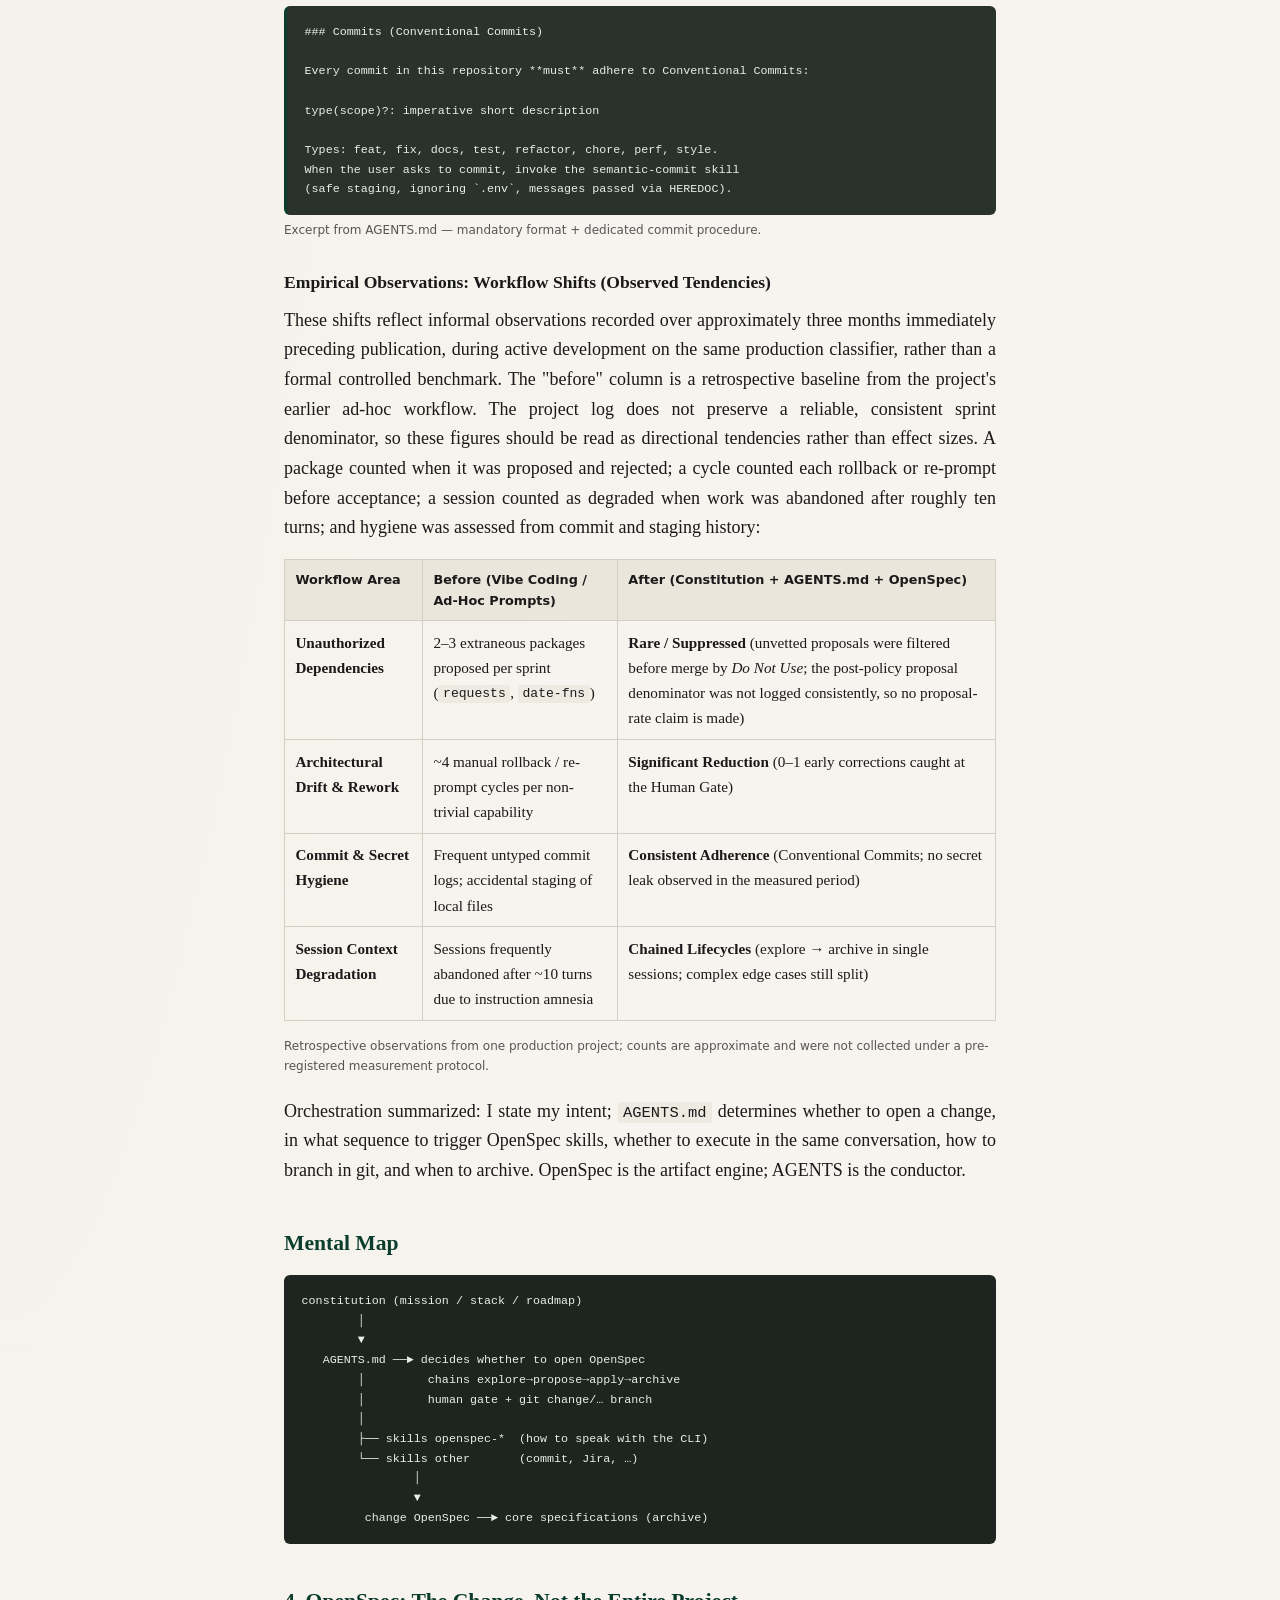
==== commit 71db3e0e: "docs(beyond-vibe-coding): add upfront considerations on personal scope and selective adoption" ====
--- a/beyond-vibe-coding.html
+++ b/beyond-vibe-coding.html
@@ -260,10 +260,22 @@
                     <li><strong>The Triad Architecture:</strong> Systemic stability is enforced by separating concerns across three decoupled layers: a permanent <strong>Project Constitution</strong> (mission, stack, roadmap), an operational conductor (<strong>AGENTS.md</strong>), and task-scoped delta contracts (<strong>OpenSpec</strong>).</li>
                     <li><strong>The Reading Spectrum:</strong> The engineer does not waste cognitive bandwidth manually reading repetitive boilerplate; manual scrutiny is concentrated strictly on core domain invariants and state contracts, while automated harnesses (strict typing, mutation tests, and negative constraints) bound the execution perimeter.</li>
                     <li><strong>Brownfield-First Pragmatism:</strong> Rather than demanding an impossible upfront audit of massive legacy systems, OpenSpec operates strictly via incremental delta specifications (<span class="path">ADDED</span>, <span class="path">MODIFIED</span>, <span class="path">REMOVED</span>) that organically map system architecture sprint by sprint upon archival.</li>
-                </ul>
-            </section>
-
-            <section>
+                    <li><strong>Scope &amp; Pragmatic Adoption:</strong> What follows is an account of what has worked for me in my specific operating circumstances (a solo engineer maintaining mission-critical services). I do not dogmatically use every tool or ceremony across every project; I continuously assess each codebase to adopt only what genuinely adds value and justifies the overhead.</li>
+                </ul>
+            </section>
+
+            <section>
+                <p>
+                    <strong>Two upfront considerations on context and applicability:</strong>
+                </p>
+                <ul>
+                    <li>
+                        <strong>Context-specific experience:</strong> This article documents what has worked for me and what I actively use in my specific circumstances — primarily as a solo engineer maintaining production machine-learning and backend services with strict reliability boundaries. It is an empirical field report, not a universal dogma or a one-size-fits-all prescription for every engineering organization.
+                    </li>
+                    <li>
+                        <strong>Selective, pragmatic adoption:</strong> I do not necessarily use all of these practices or artifacts in every project. Imposing the full triad (constitution, <span class="path">AGENTS.md</span>, and OpenSpec) onto an exploratory spike, a simple script, or a low-risk internal tool would be pure over-engineering. In practice, I deliberately evaluate each codebase's lifespan, complexity, and blast radius to decide which controls are genuinely worth their operational weight.
+                    </li>
+                </ul>
                 <p>
                     <strong>What is original in this article:</strong> not a new tool or a new specification language, but a concrete operating model that binds a
                     project constitution to <span class="path">AGENTS.md</span> as the orchestration layer for an OpenSpec change lifecycle, with a deliberate
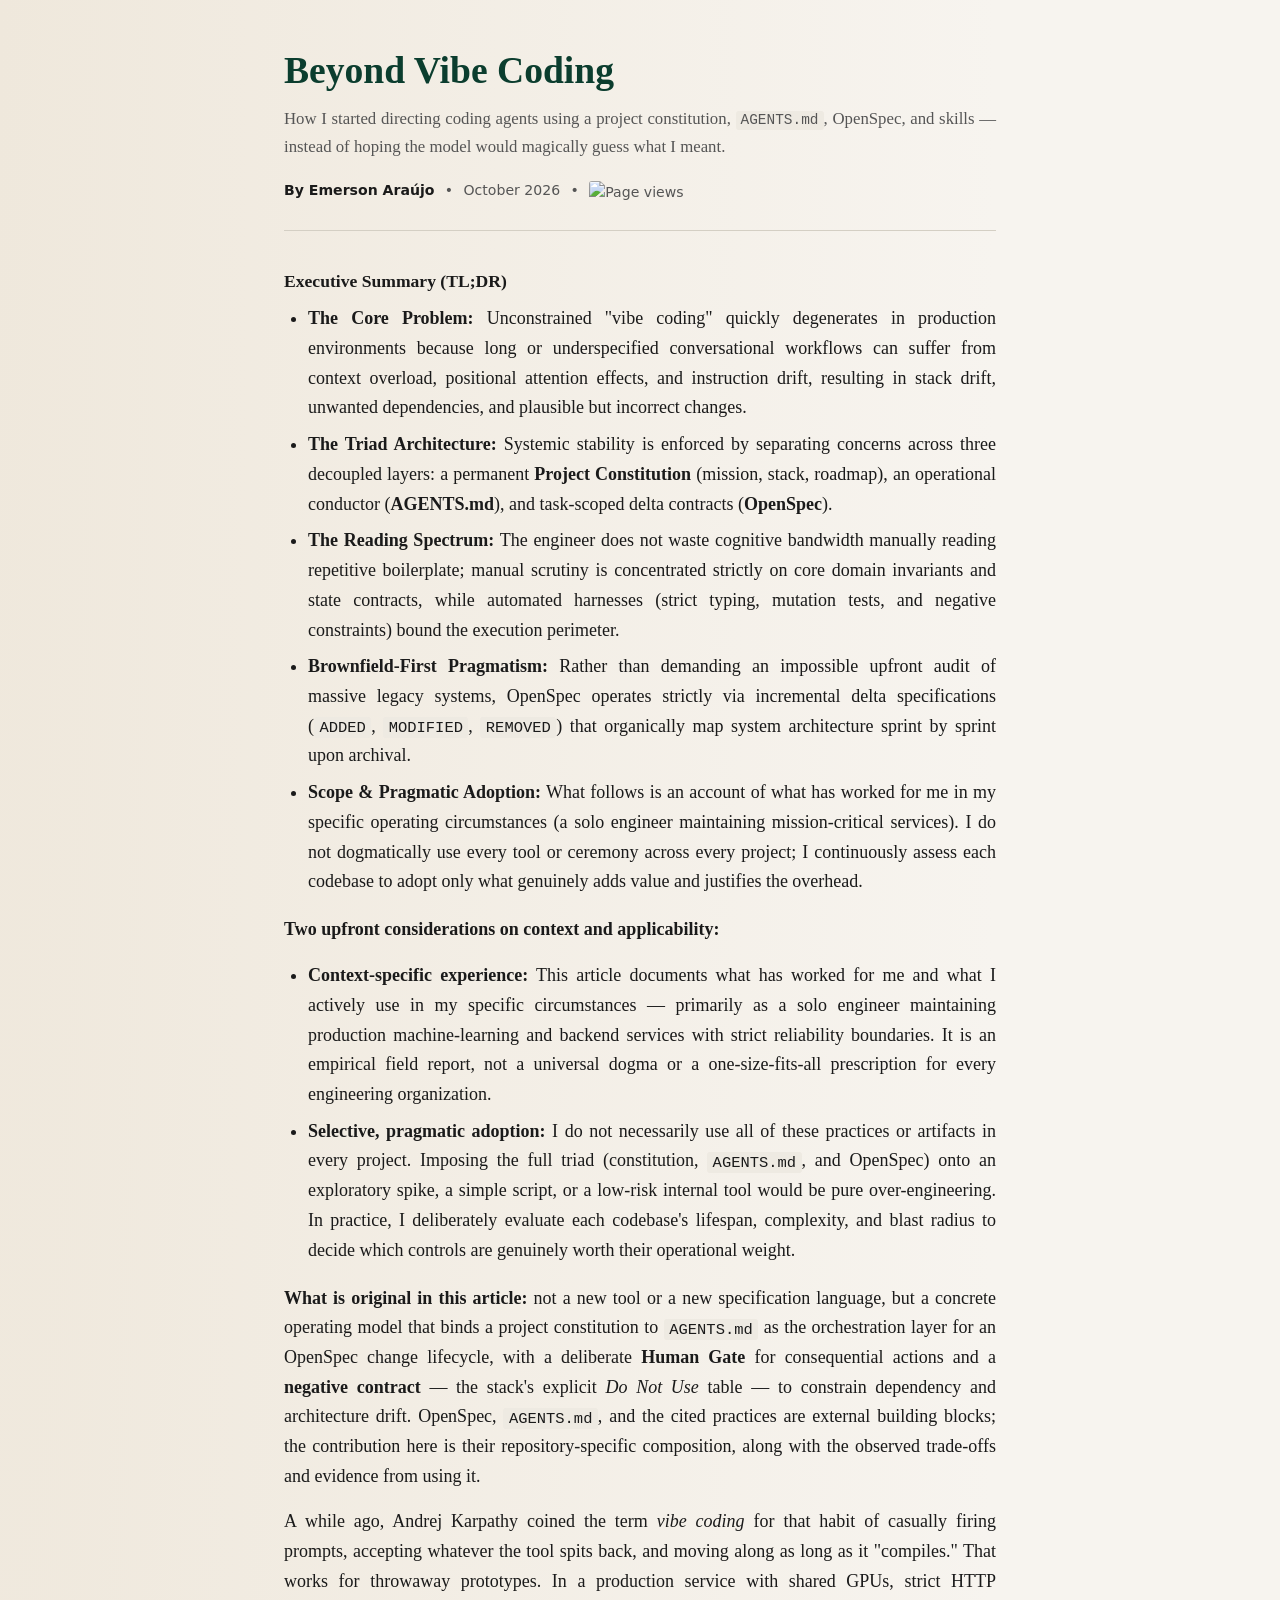
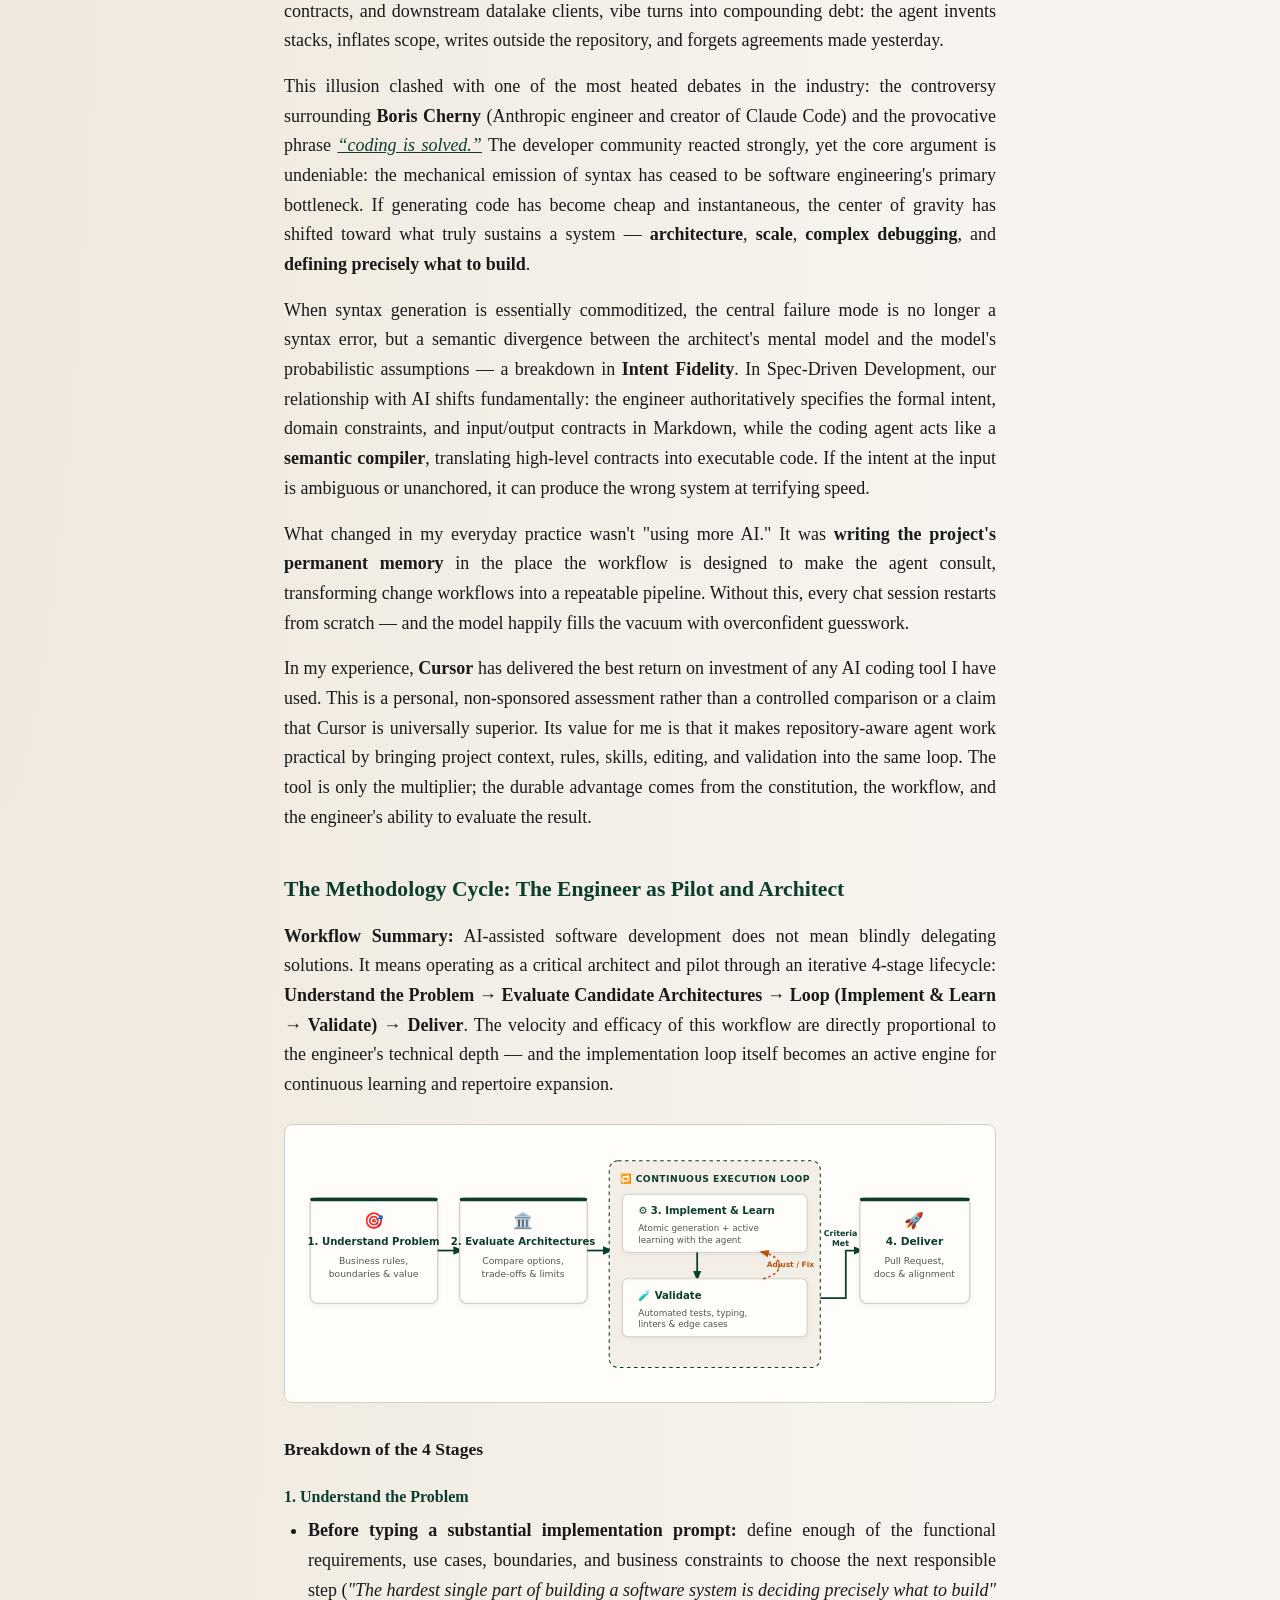
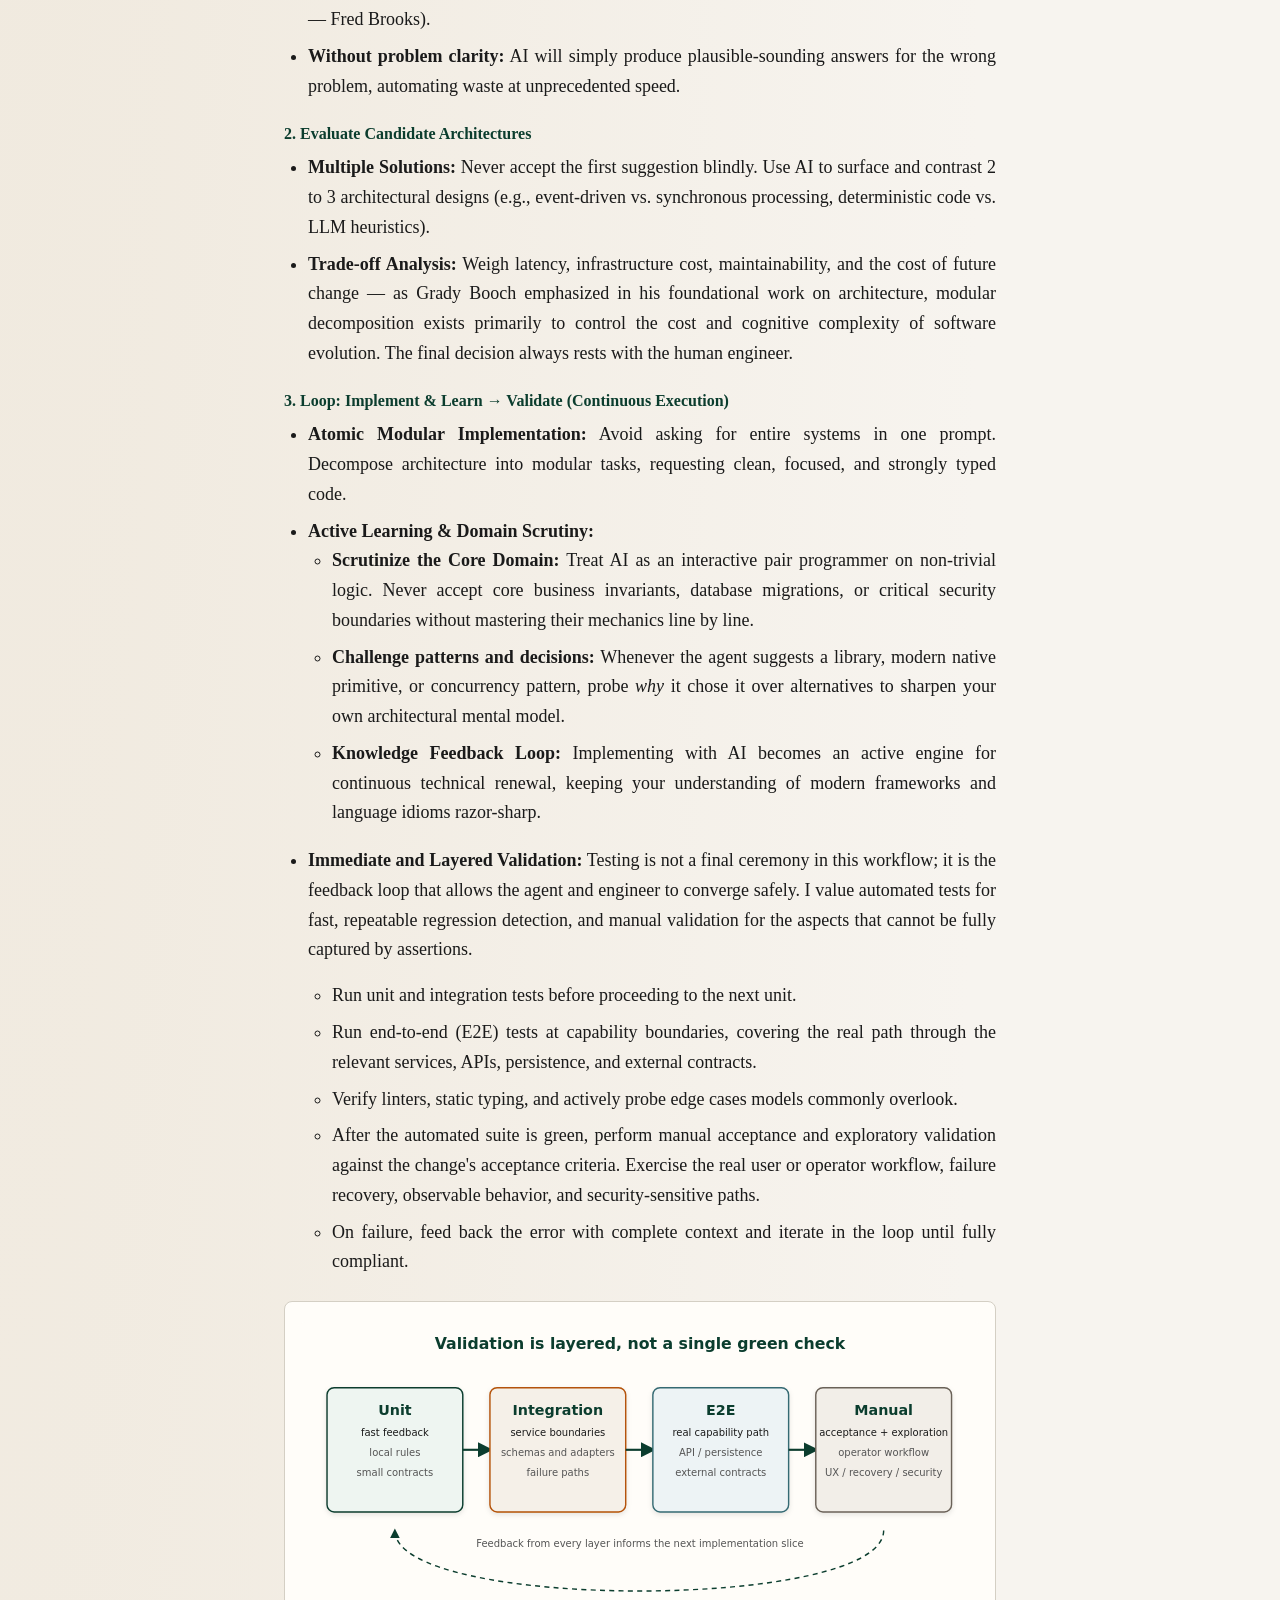
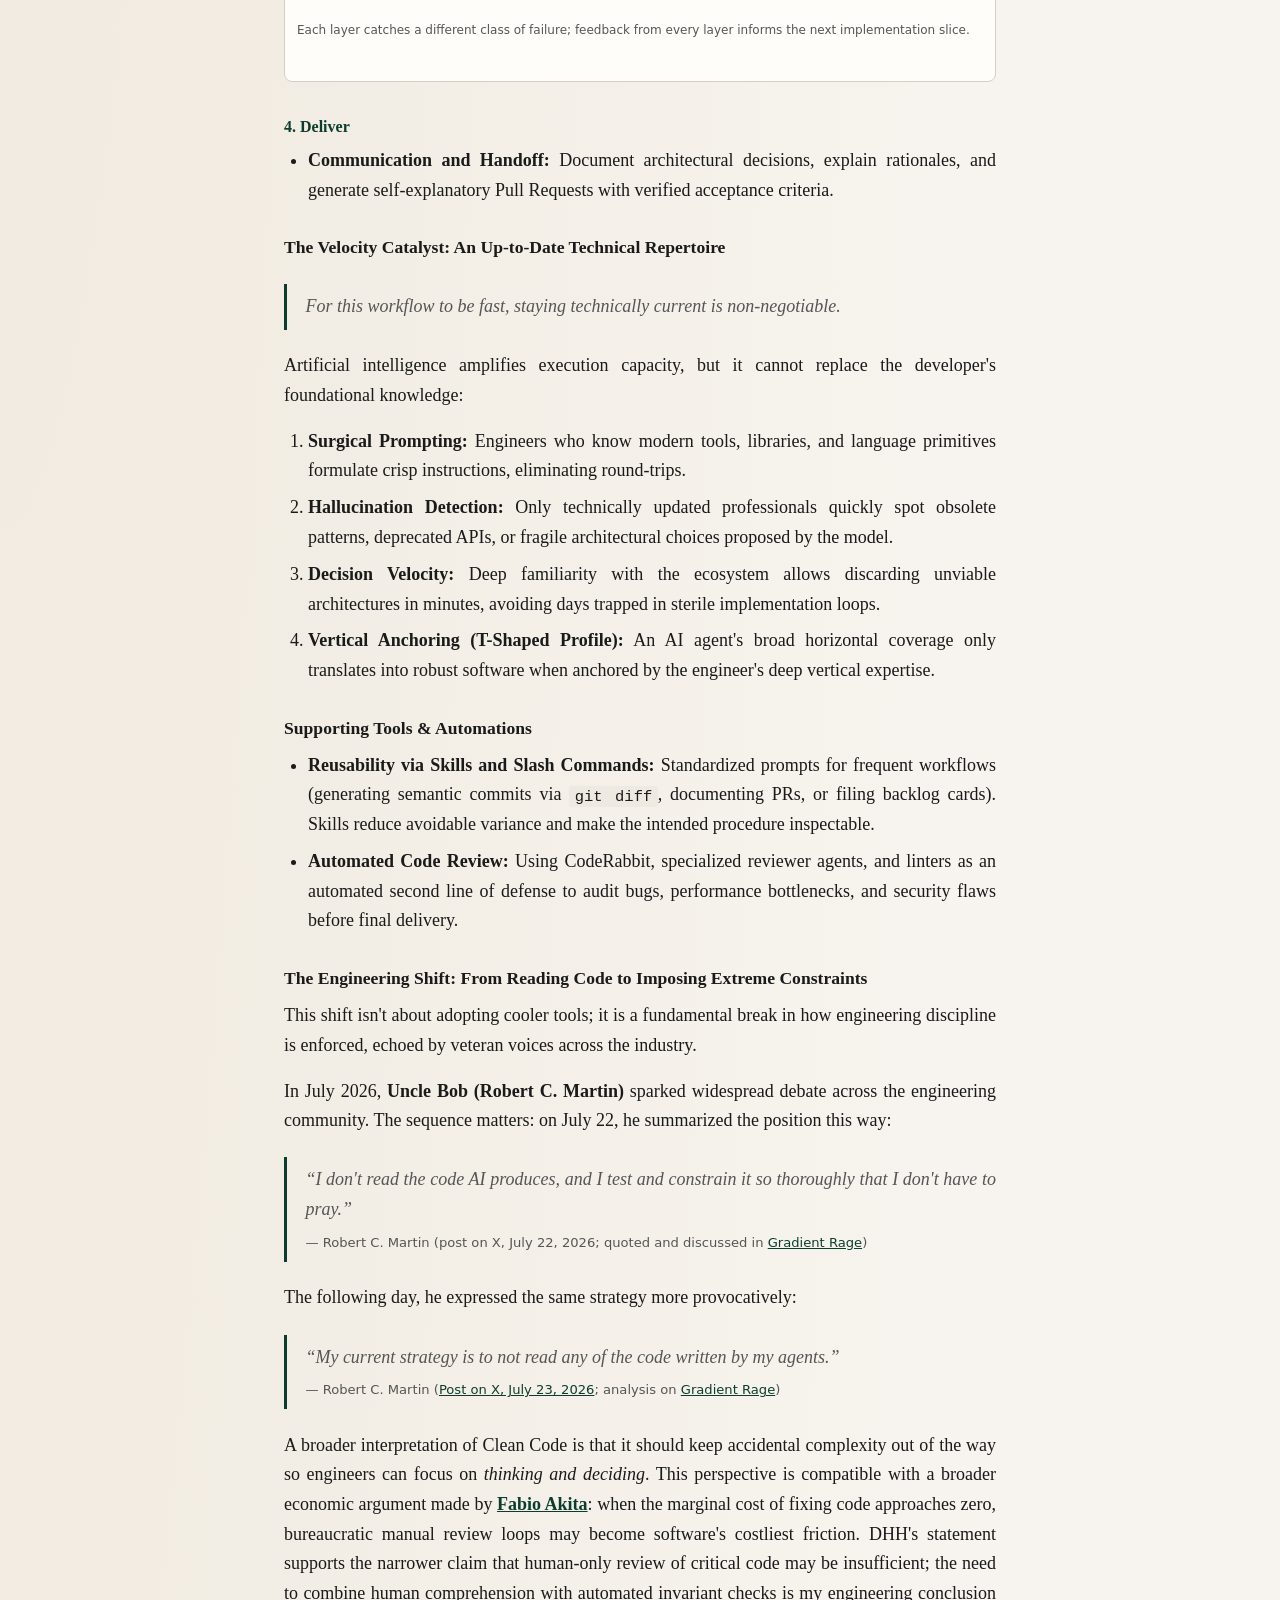
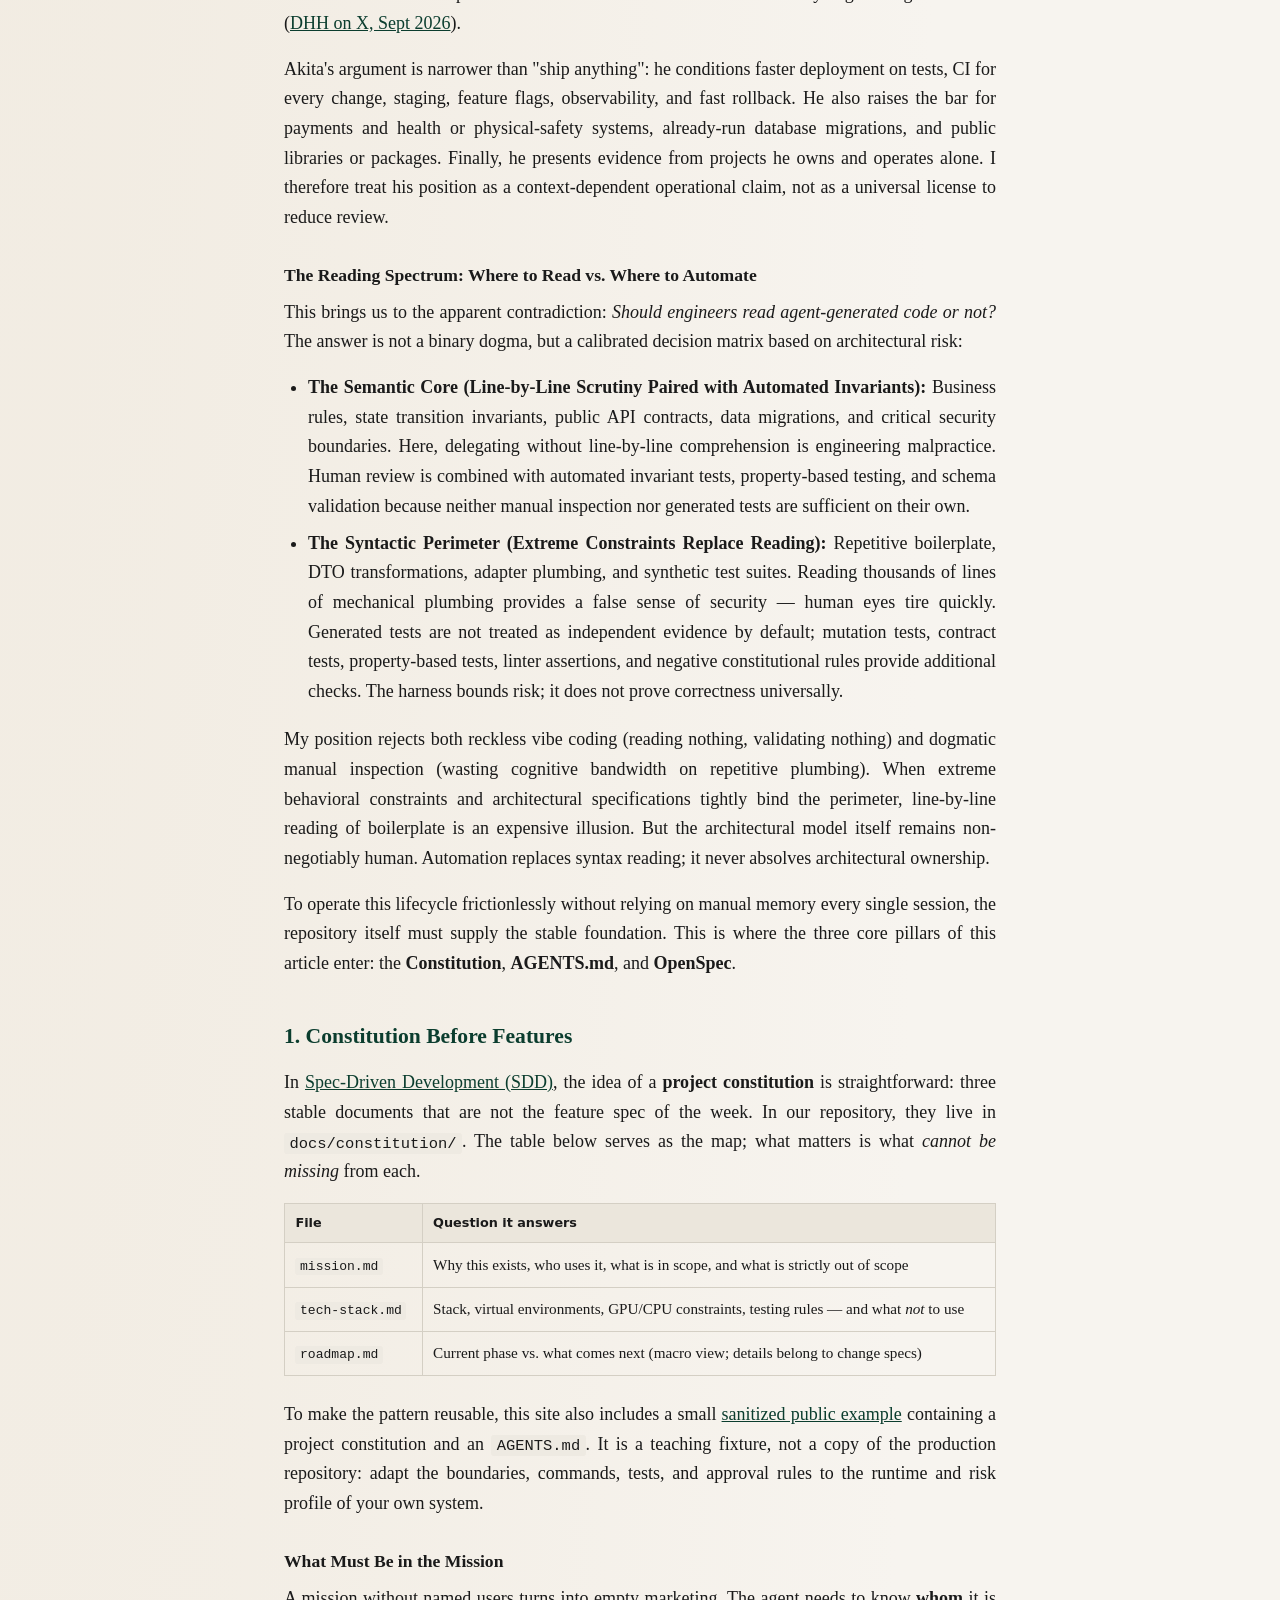
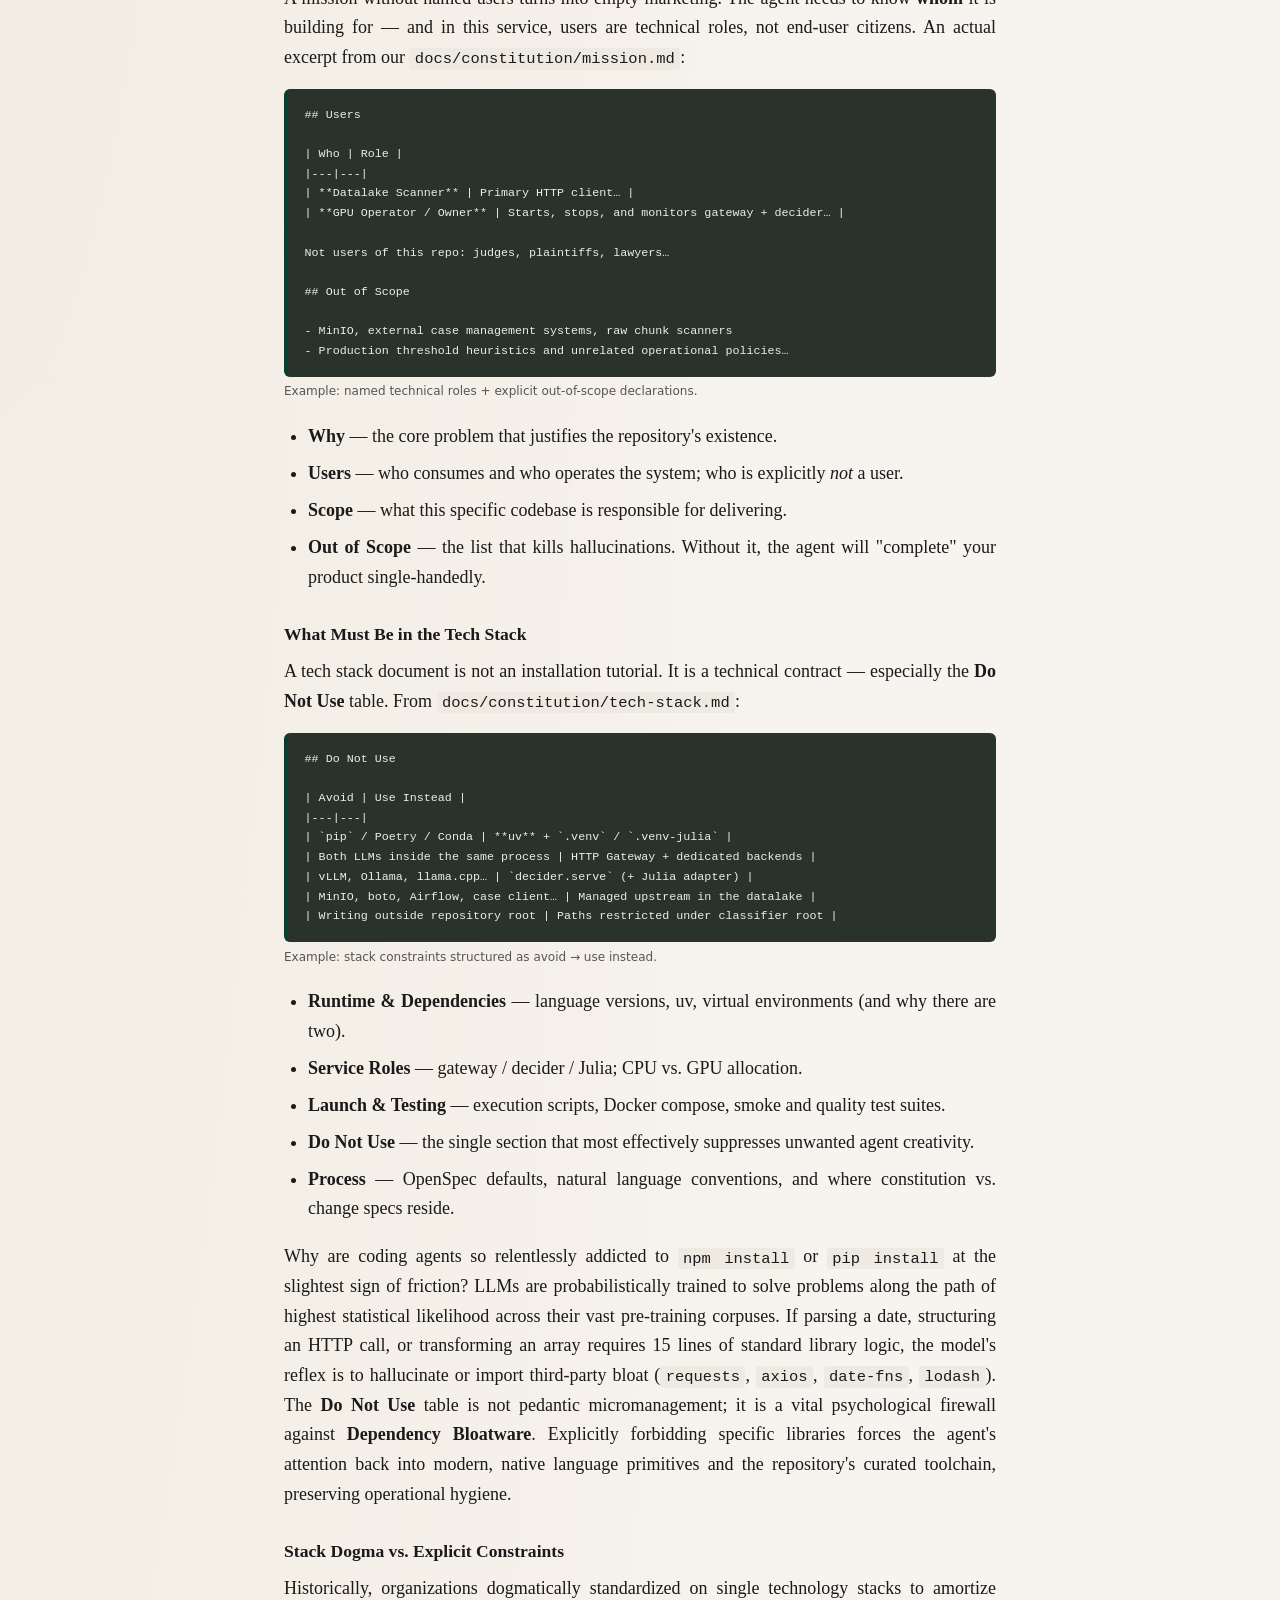
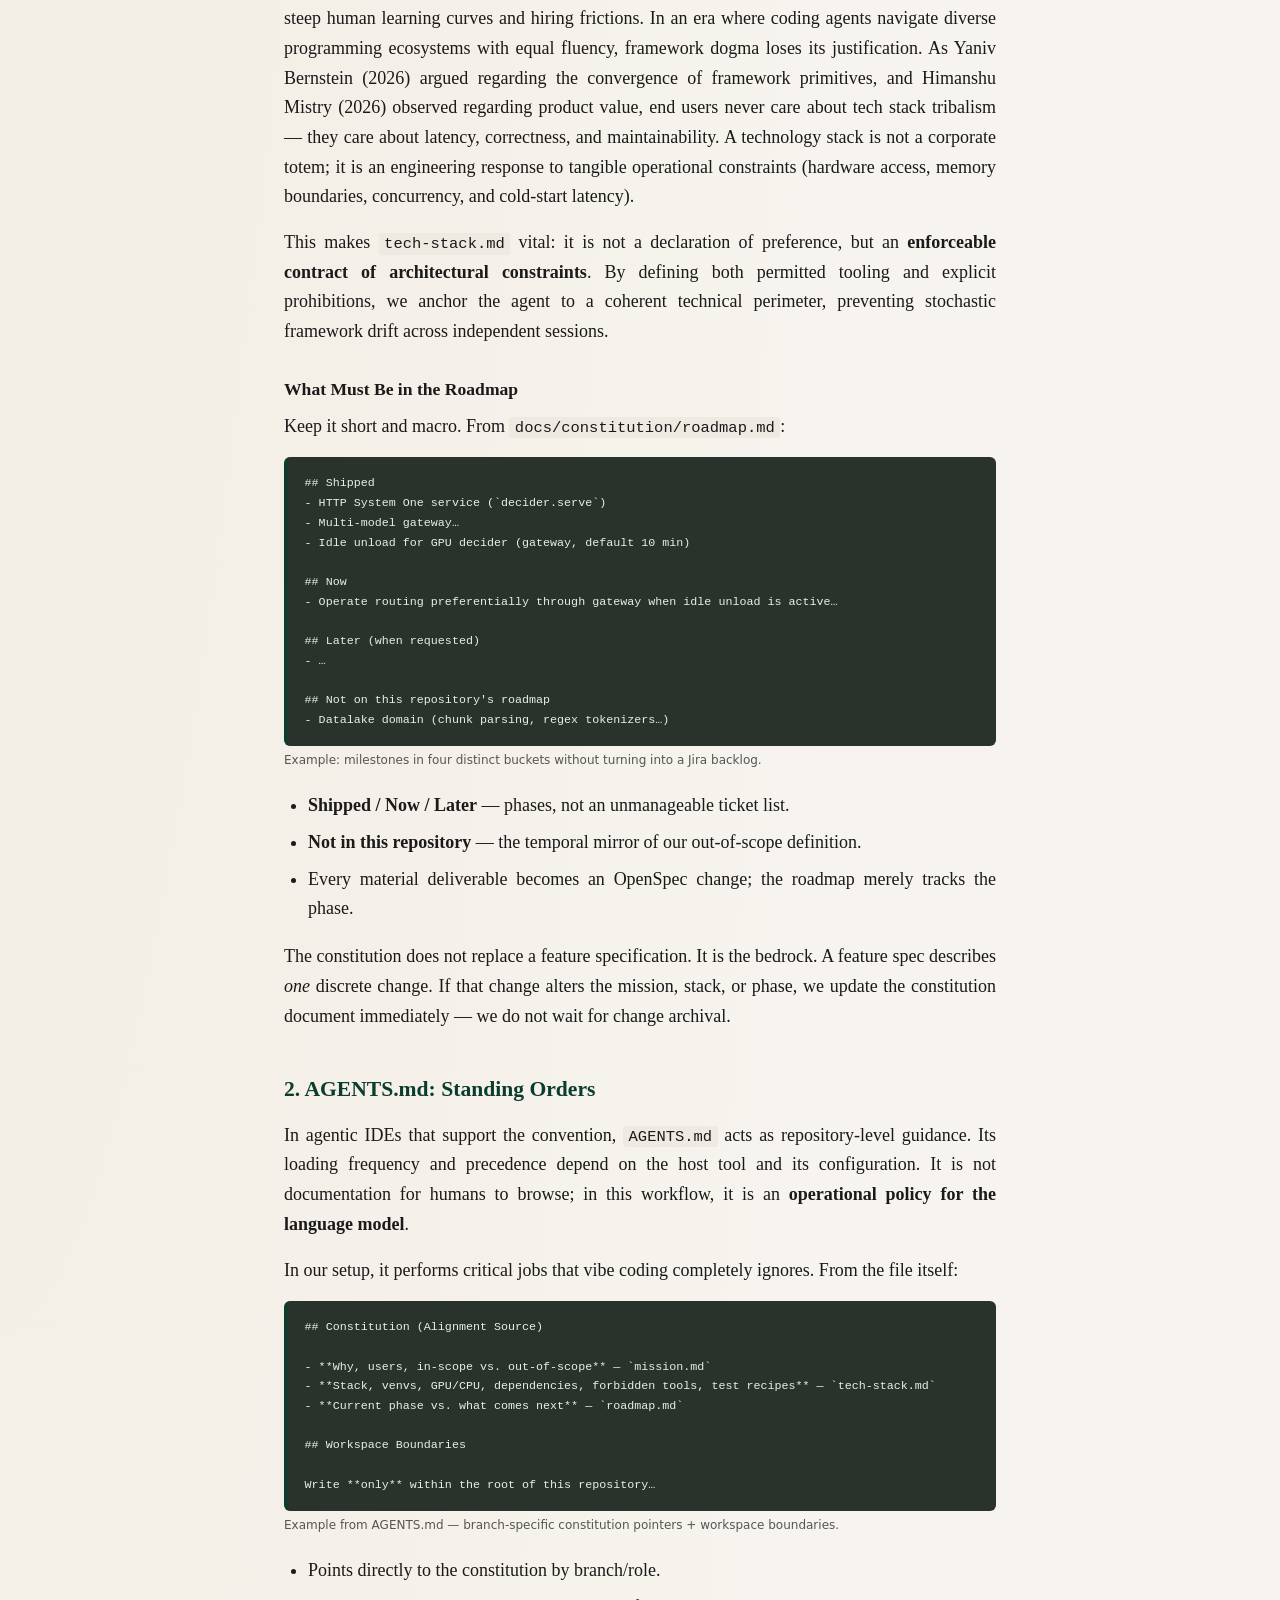
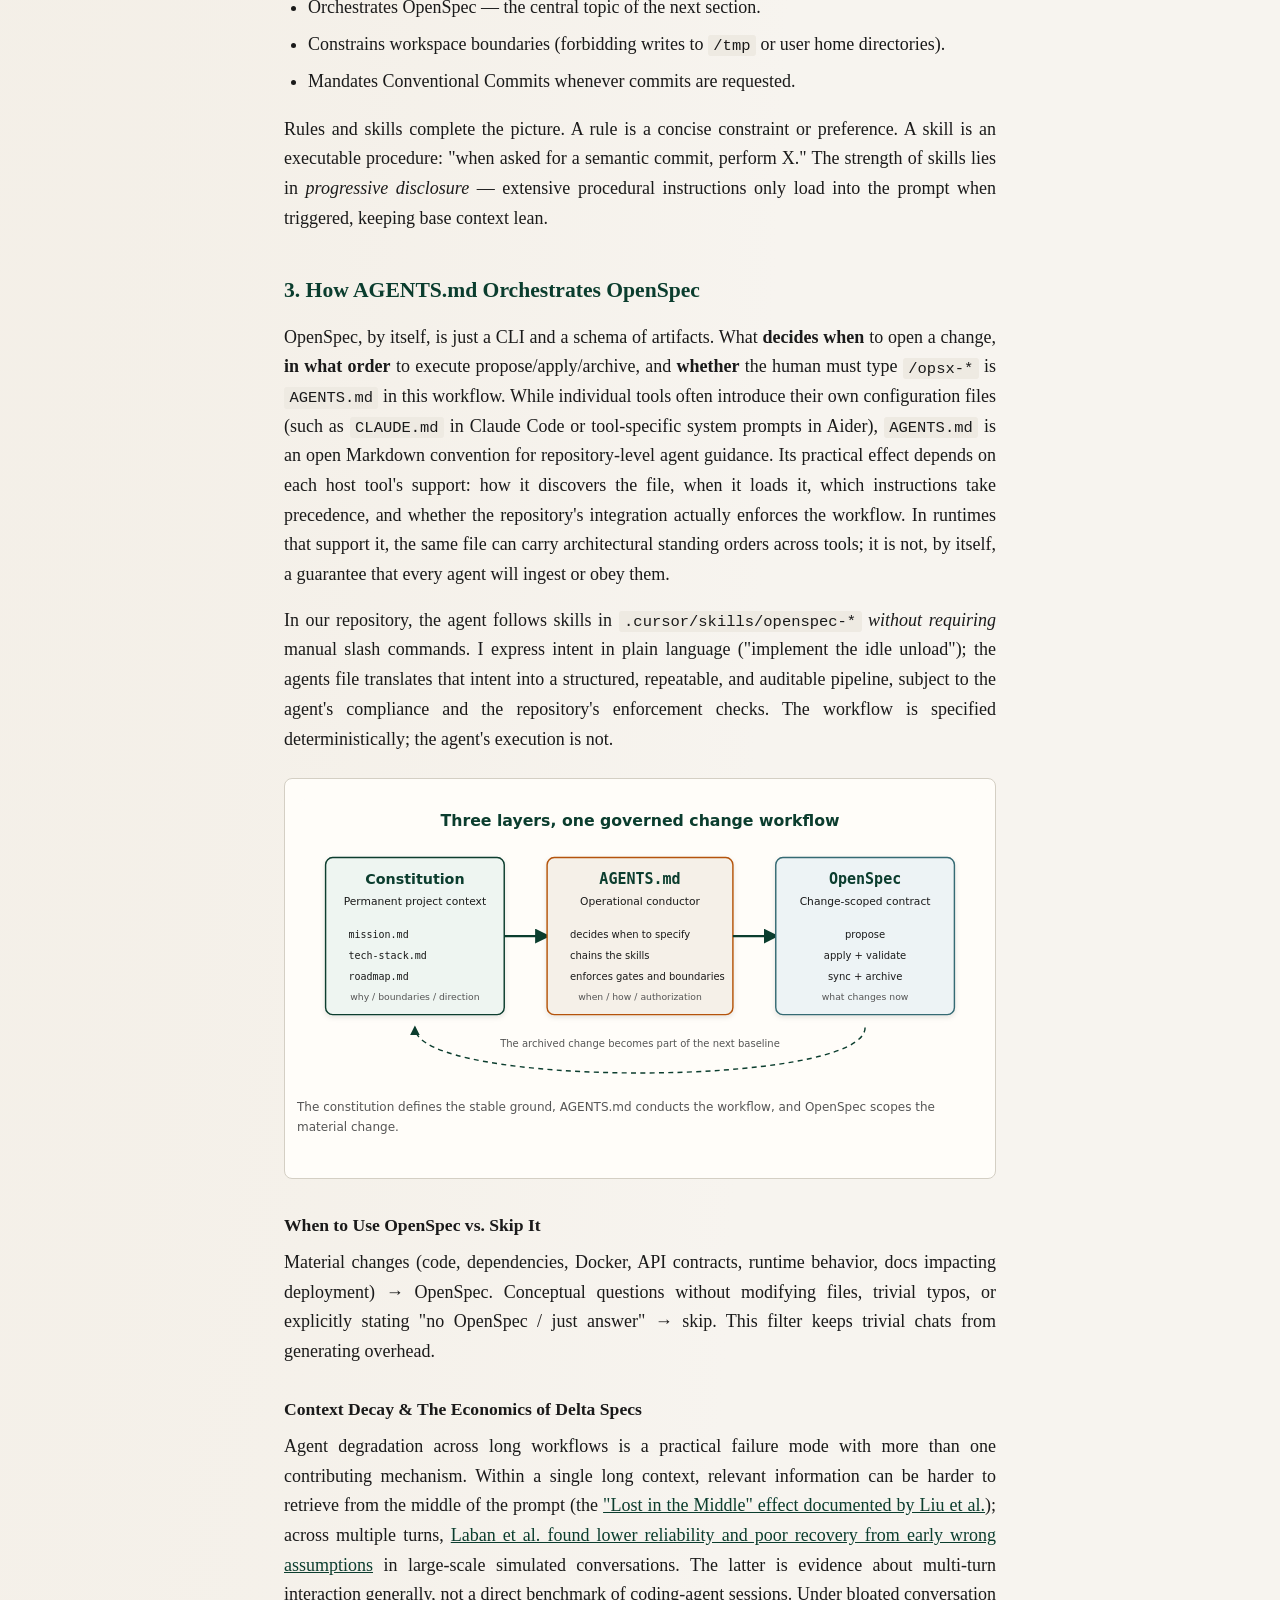
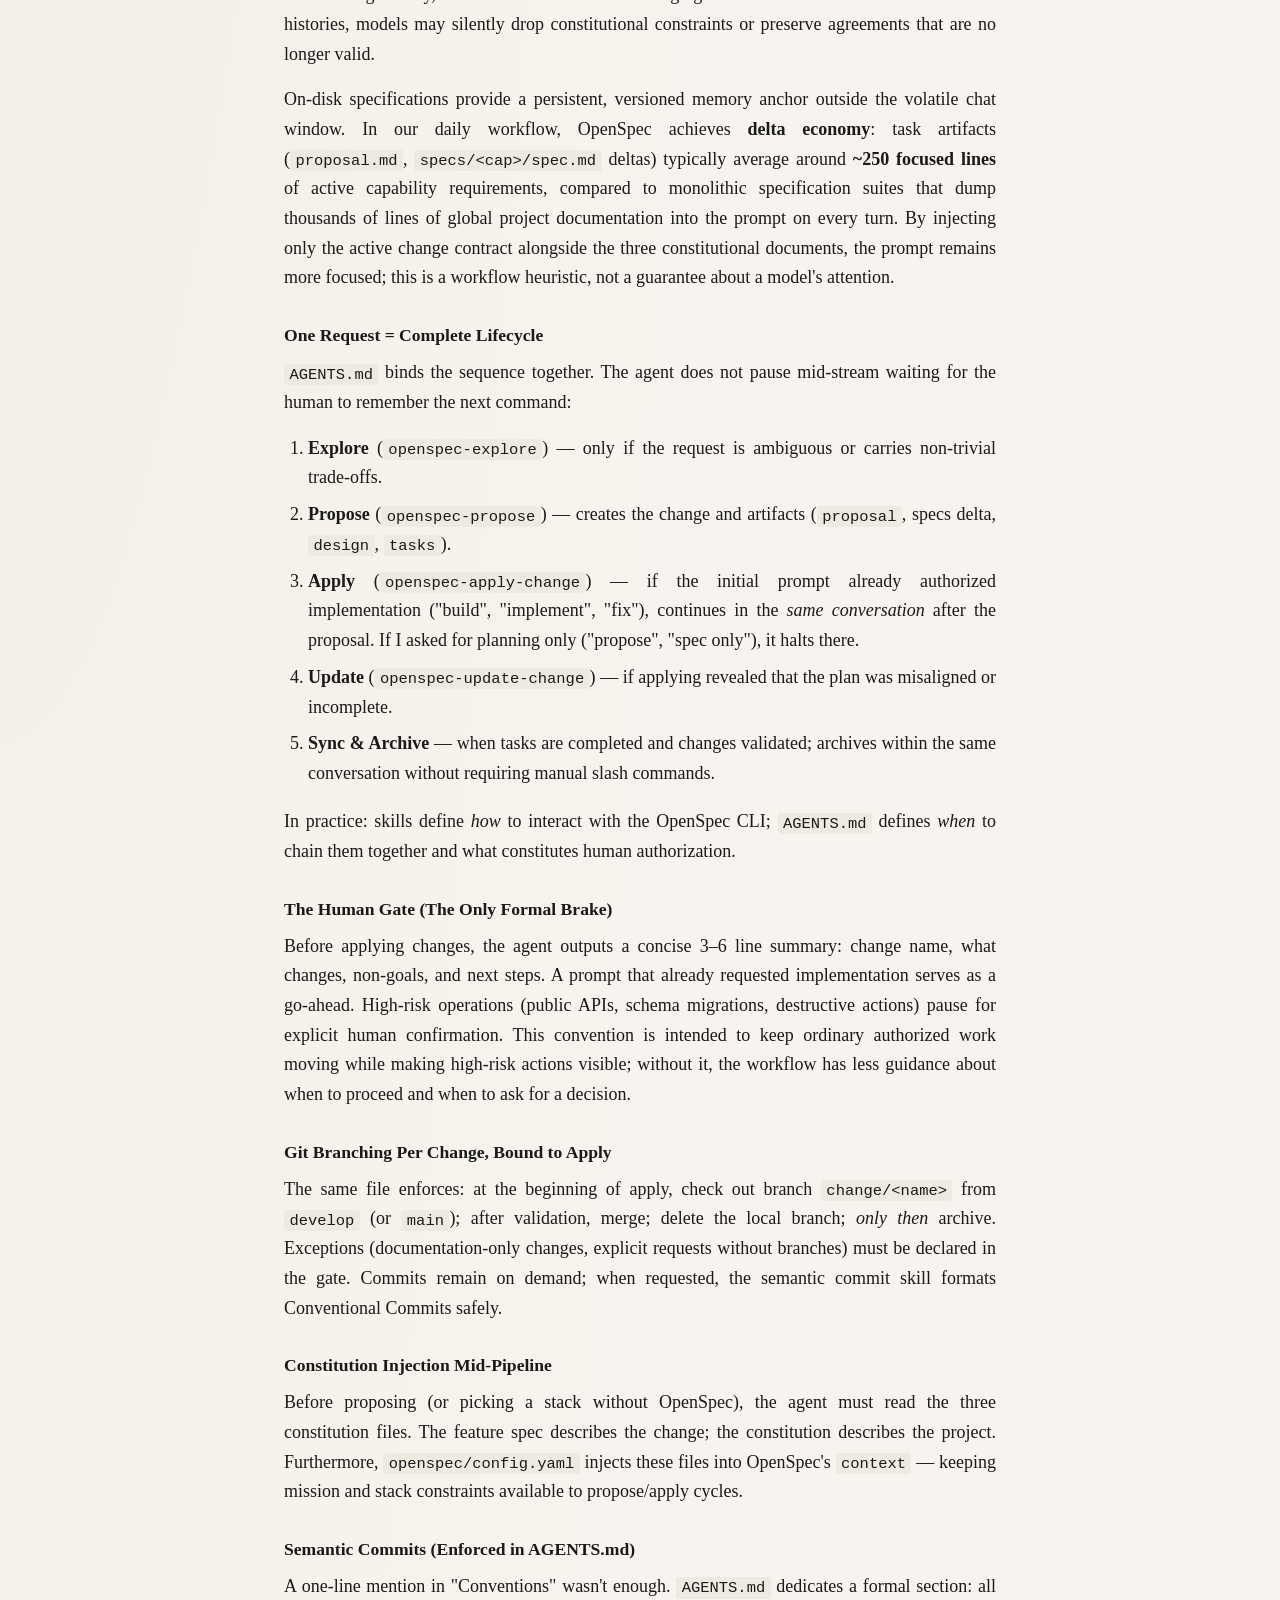
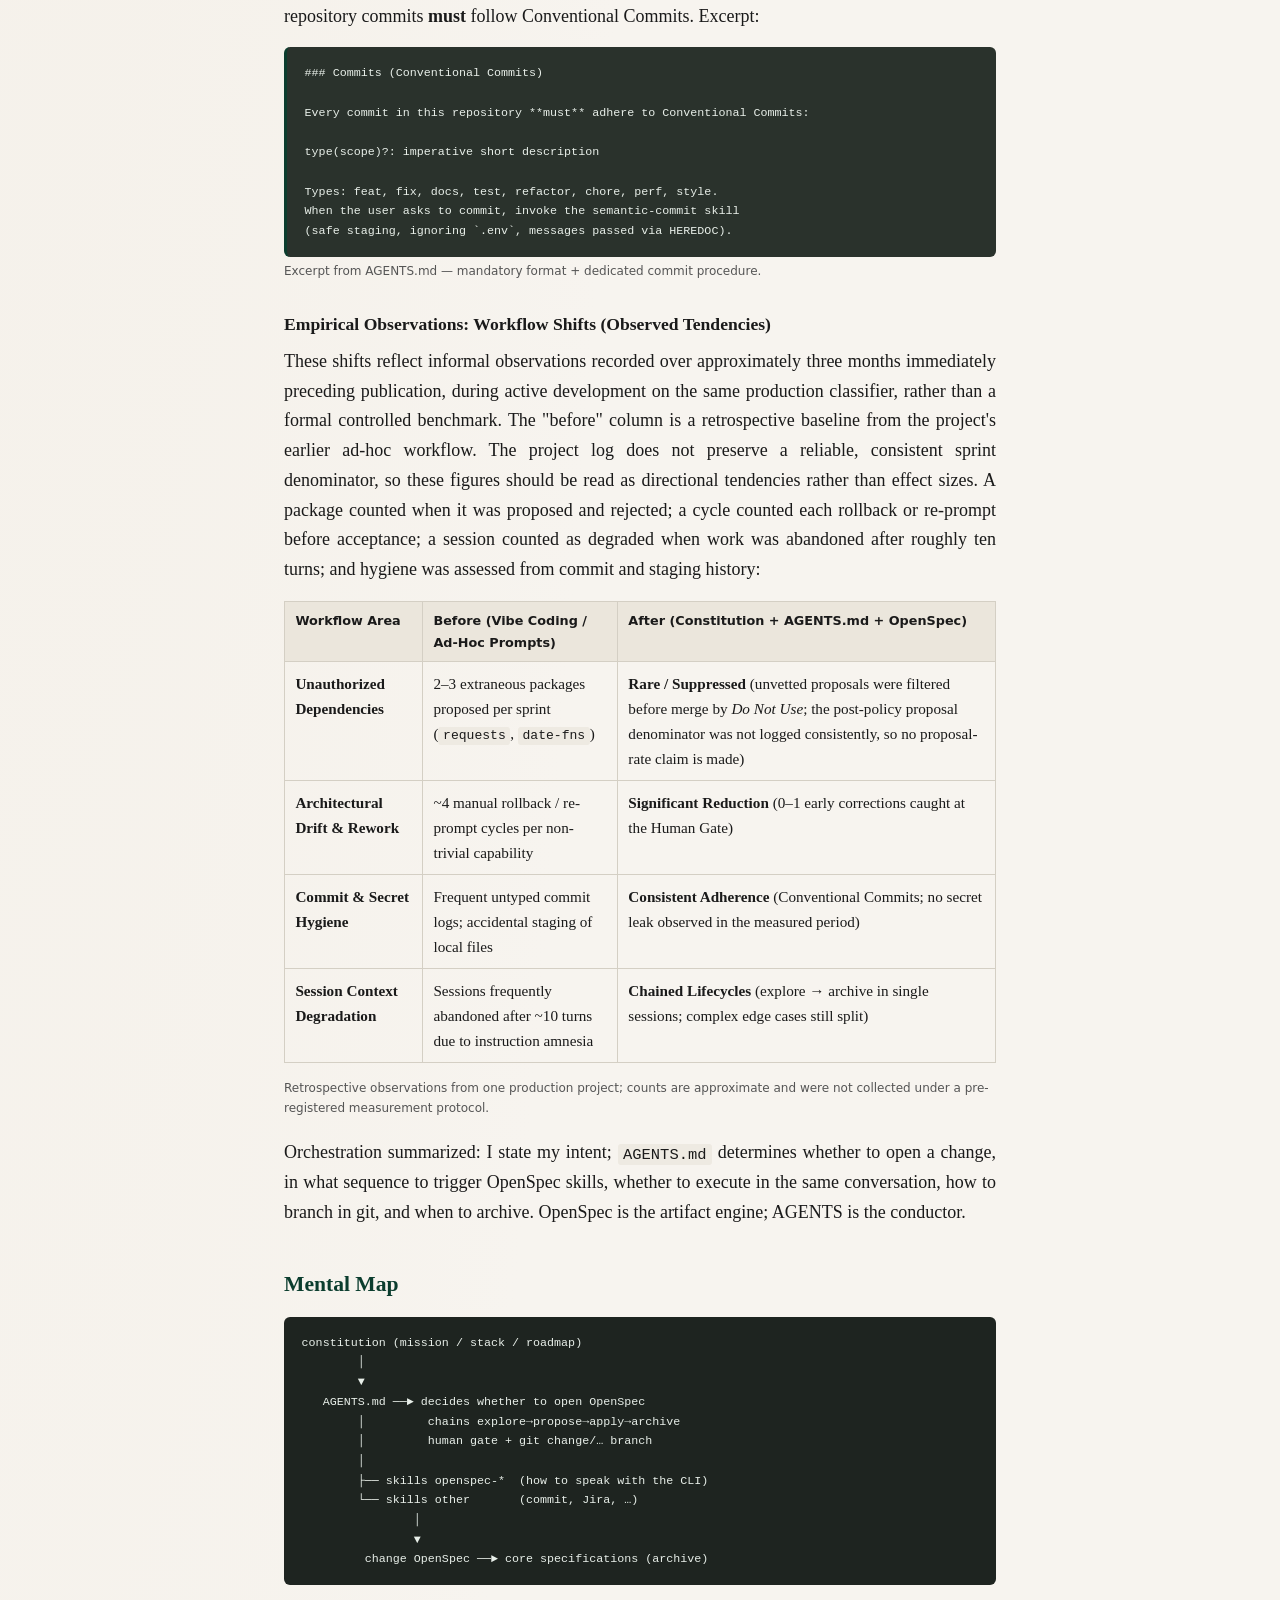
==== commit 72348e83: "feat(beyond-vibe-coding): add dynamic page views badge to article header" ====
--- a/beyond-vibe-coding.html
+++ b/beyond-vibe-coding.html
@@ -63,6 +63,33 @@
             -webkit-hyphens: auto;
         }
 
+        .meta-bar {
+            display: flex;
+            align-items: center;
+            flex-wrap: wrap;
+            gap: 0.65rem;
+            margin-top: 1.15rem;
+            font-family: ui-sans-serif, system-ui, sans-serif;
+            font-size: 0.88rem;
+            color: var(--muted);
+        }
+
+        .meta-bar .author {
+            font-weight: 600;
+            color: var(--fg);
+        }
+
+        .meta-bar .views-badge {
+            display: inline-flex;
+            align-items: center;
+        }
+
+        .meta-bar .views-badge img {
+            height: 20px;
+            vertical-align: middle;
+            border-radius: 3px;
+        }
+
         h2 {
             font-size: 1.35rem;
             margin: 2.5rem 0 0.85rem;
@@ -250,6 +277,15 @@
                 <span class="path">AGENTS.md</span>, OpenSpec, and skills — instead of
                 hoping the model would magically guess what I meant.
             </p>
+            <div class="meta-bar">
+                <span class="author">By Emerson Araújo</span>
+                <span class="separator">•</span>
+                <span class="date">October 2026</span>
+                <span class="separator">•</span>
+                <span class="views-badge" title="Page views">
+                    <img src="https://api.visitorbadge.io/api/visitors?path=https%3A%2F%2Femerson-diego.github.io%2Fbeyond-vibe-coding.html&label=views&labelColor=%23555555&countColor=%230b3d2e" alt="Page views" />
+                </span>
+            </div>
         </header>
 
         <article>
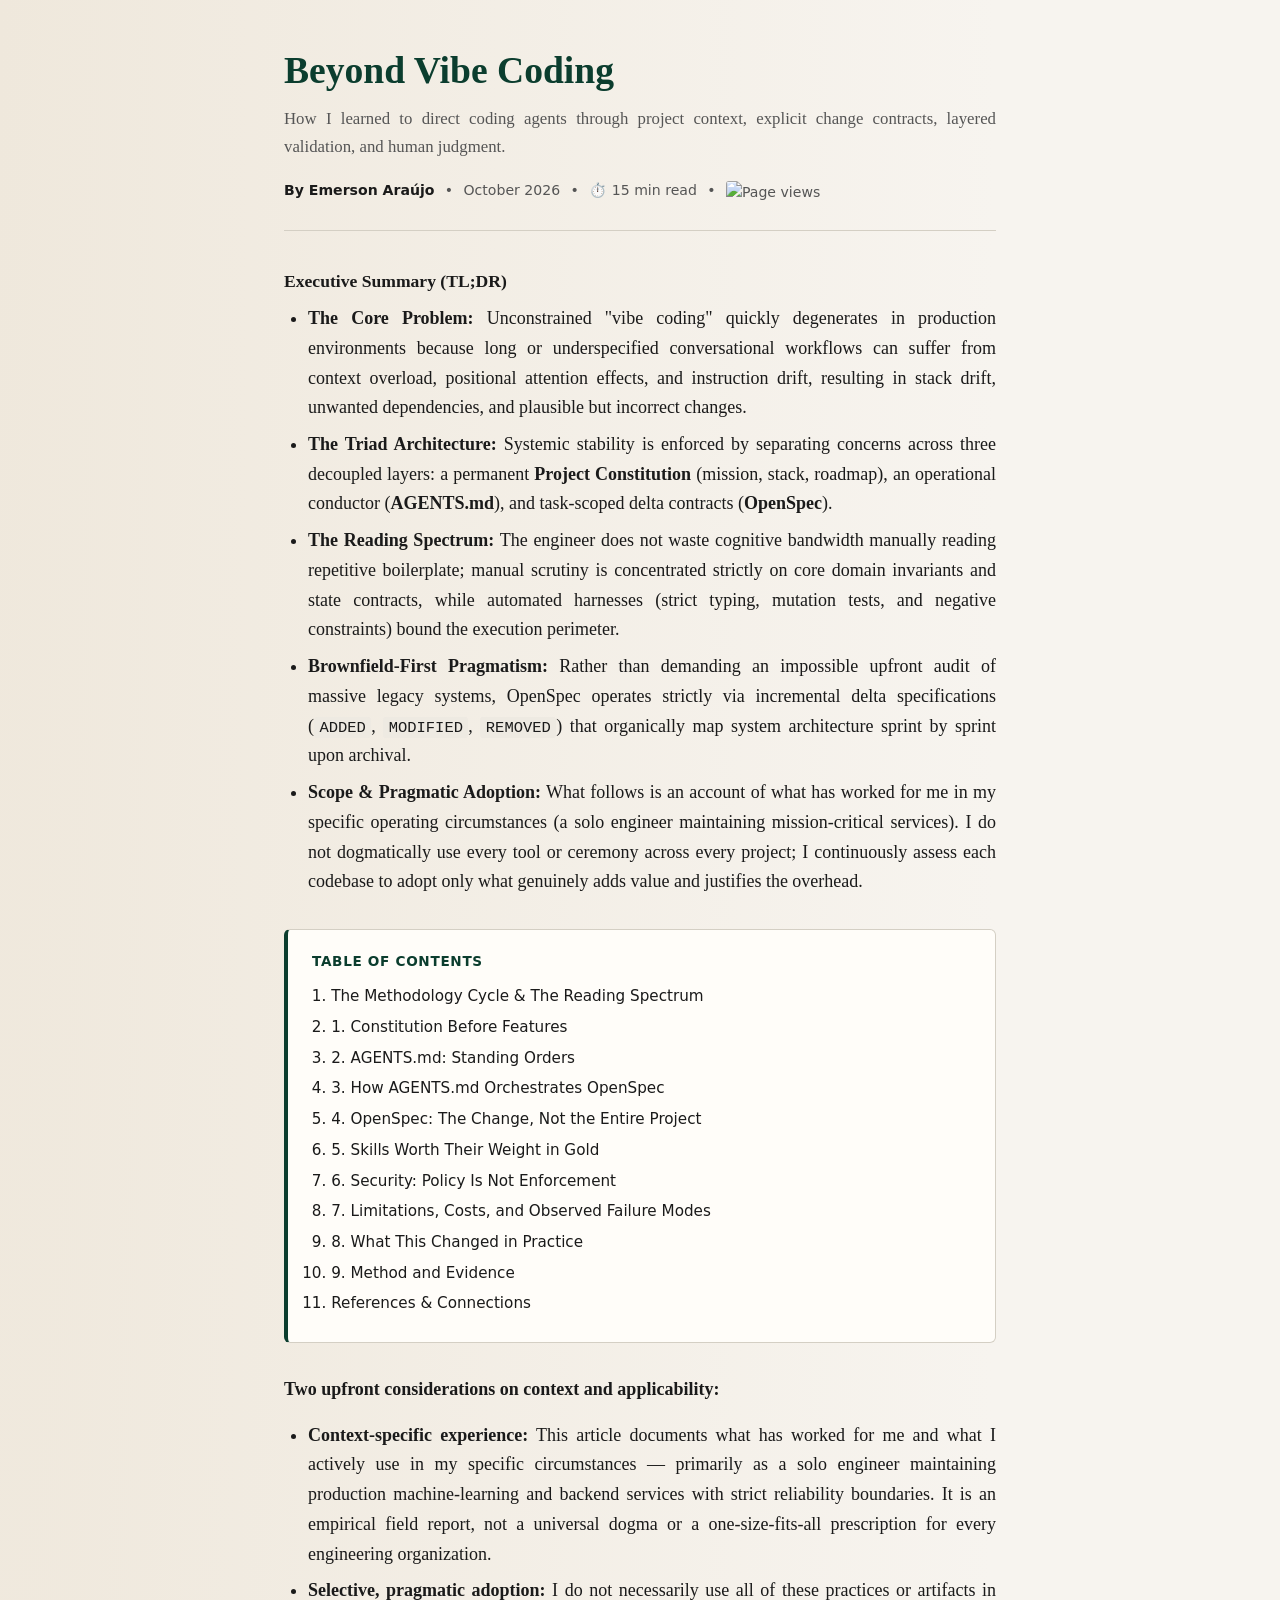
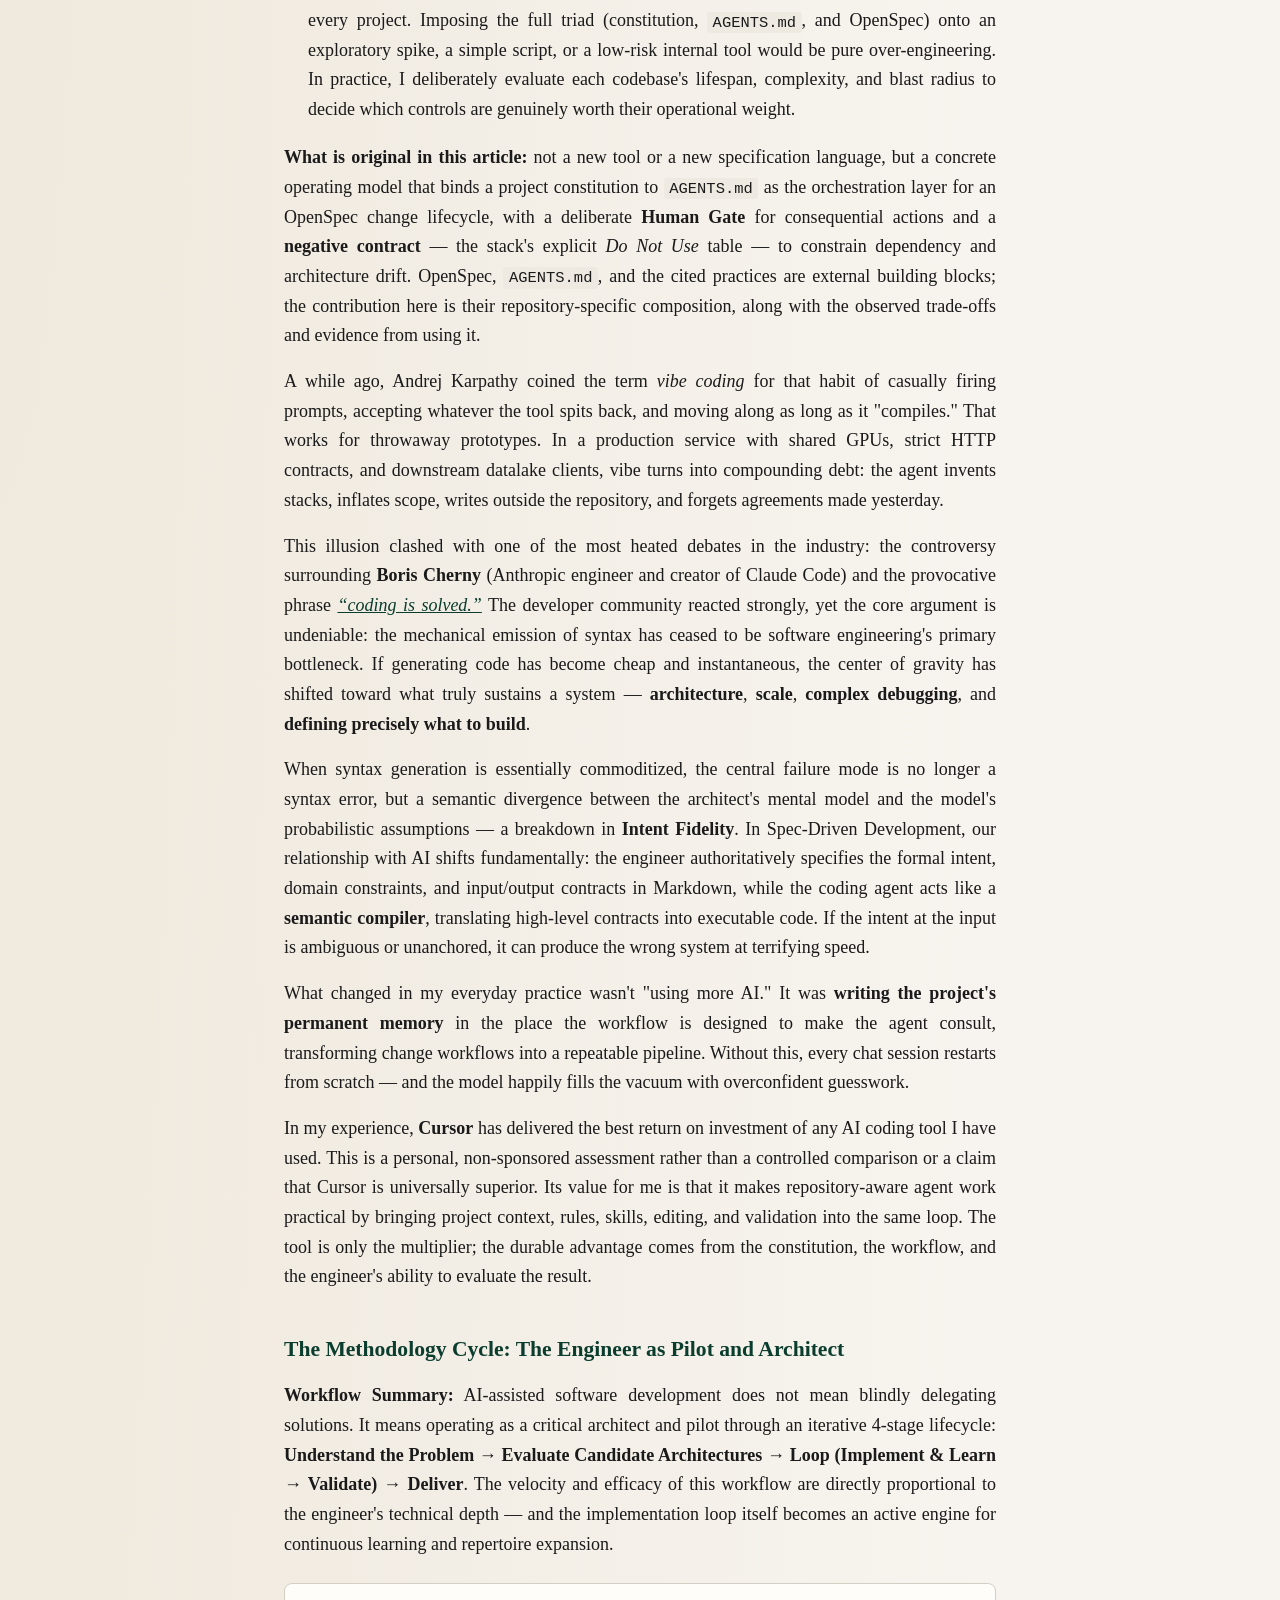
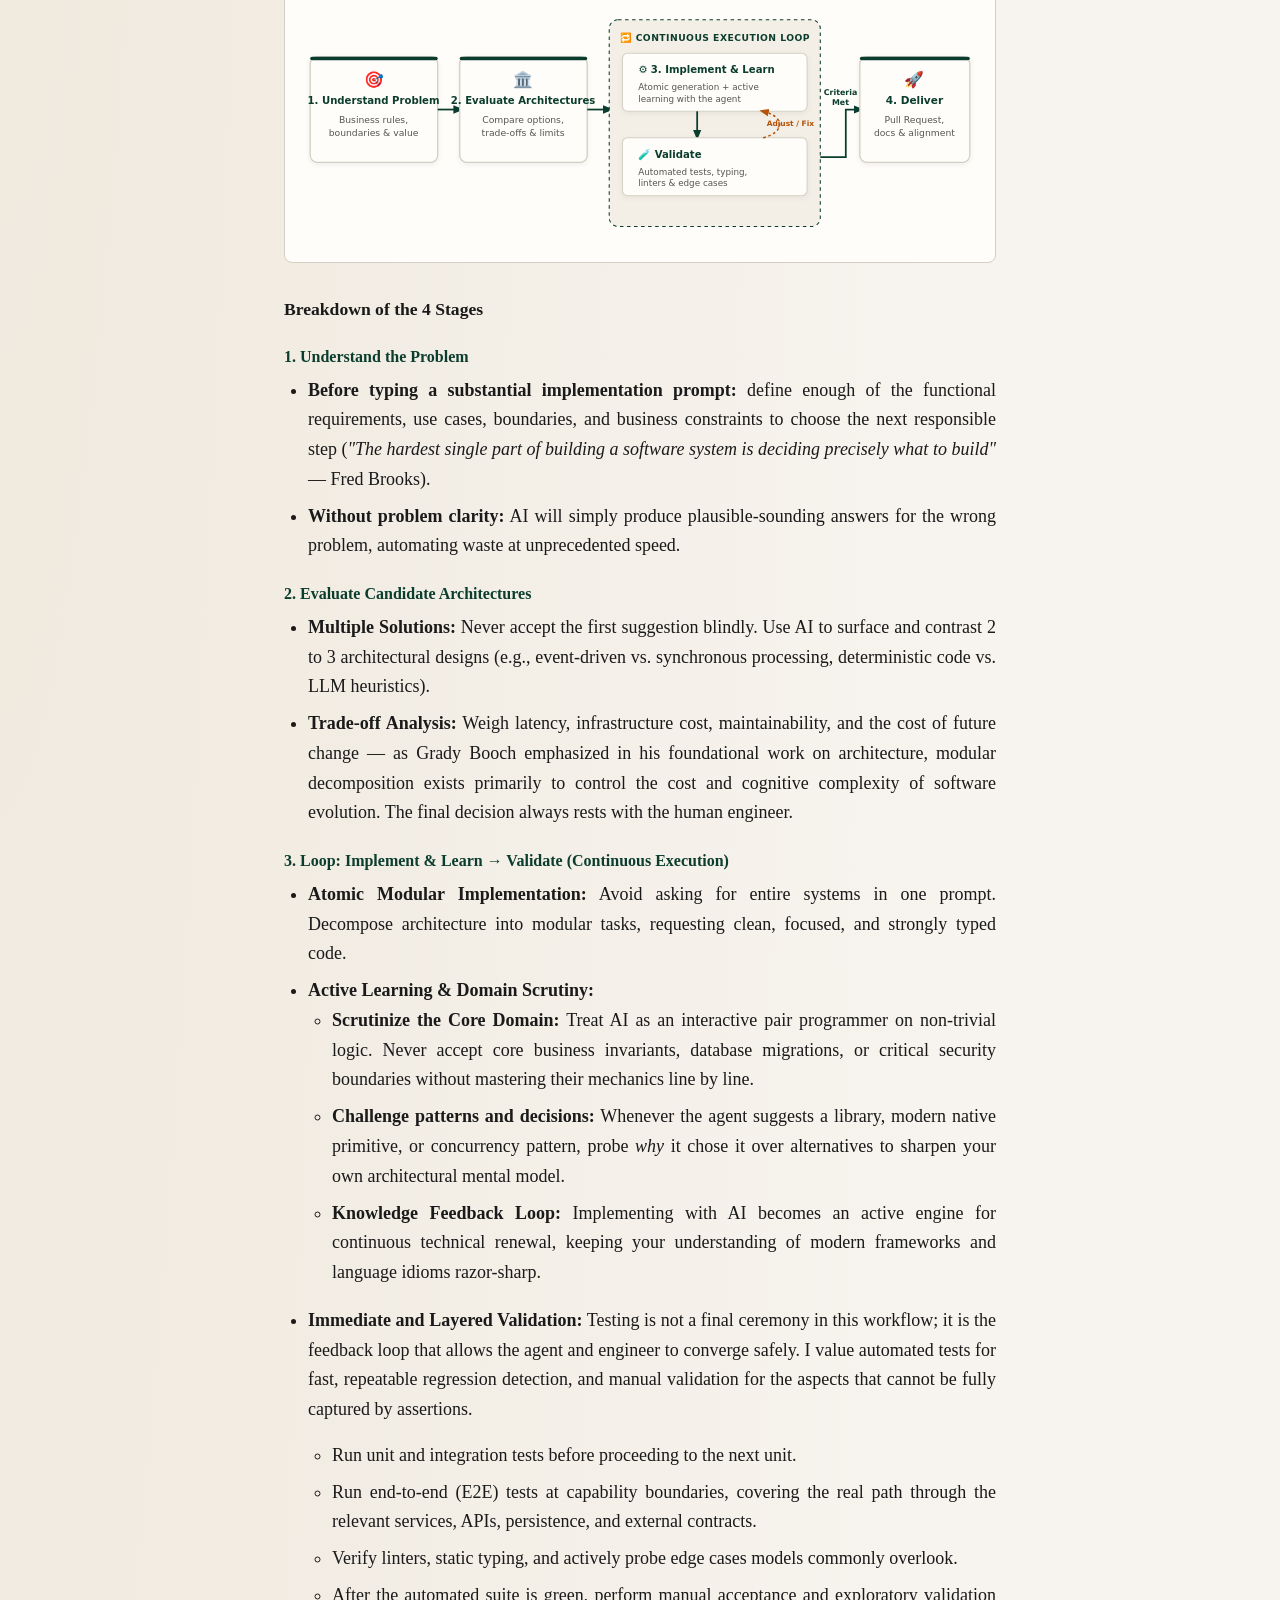
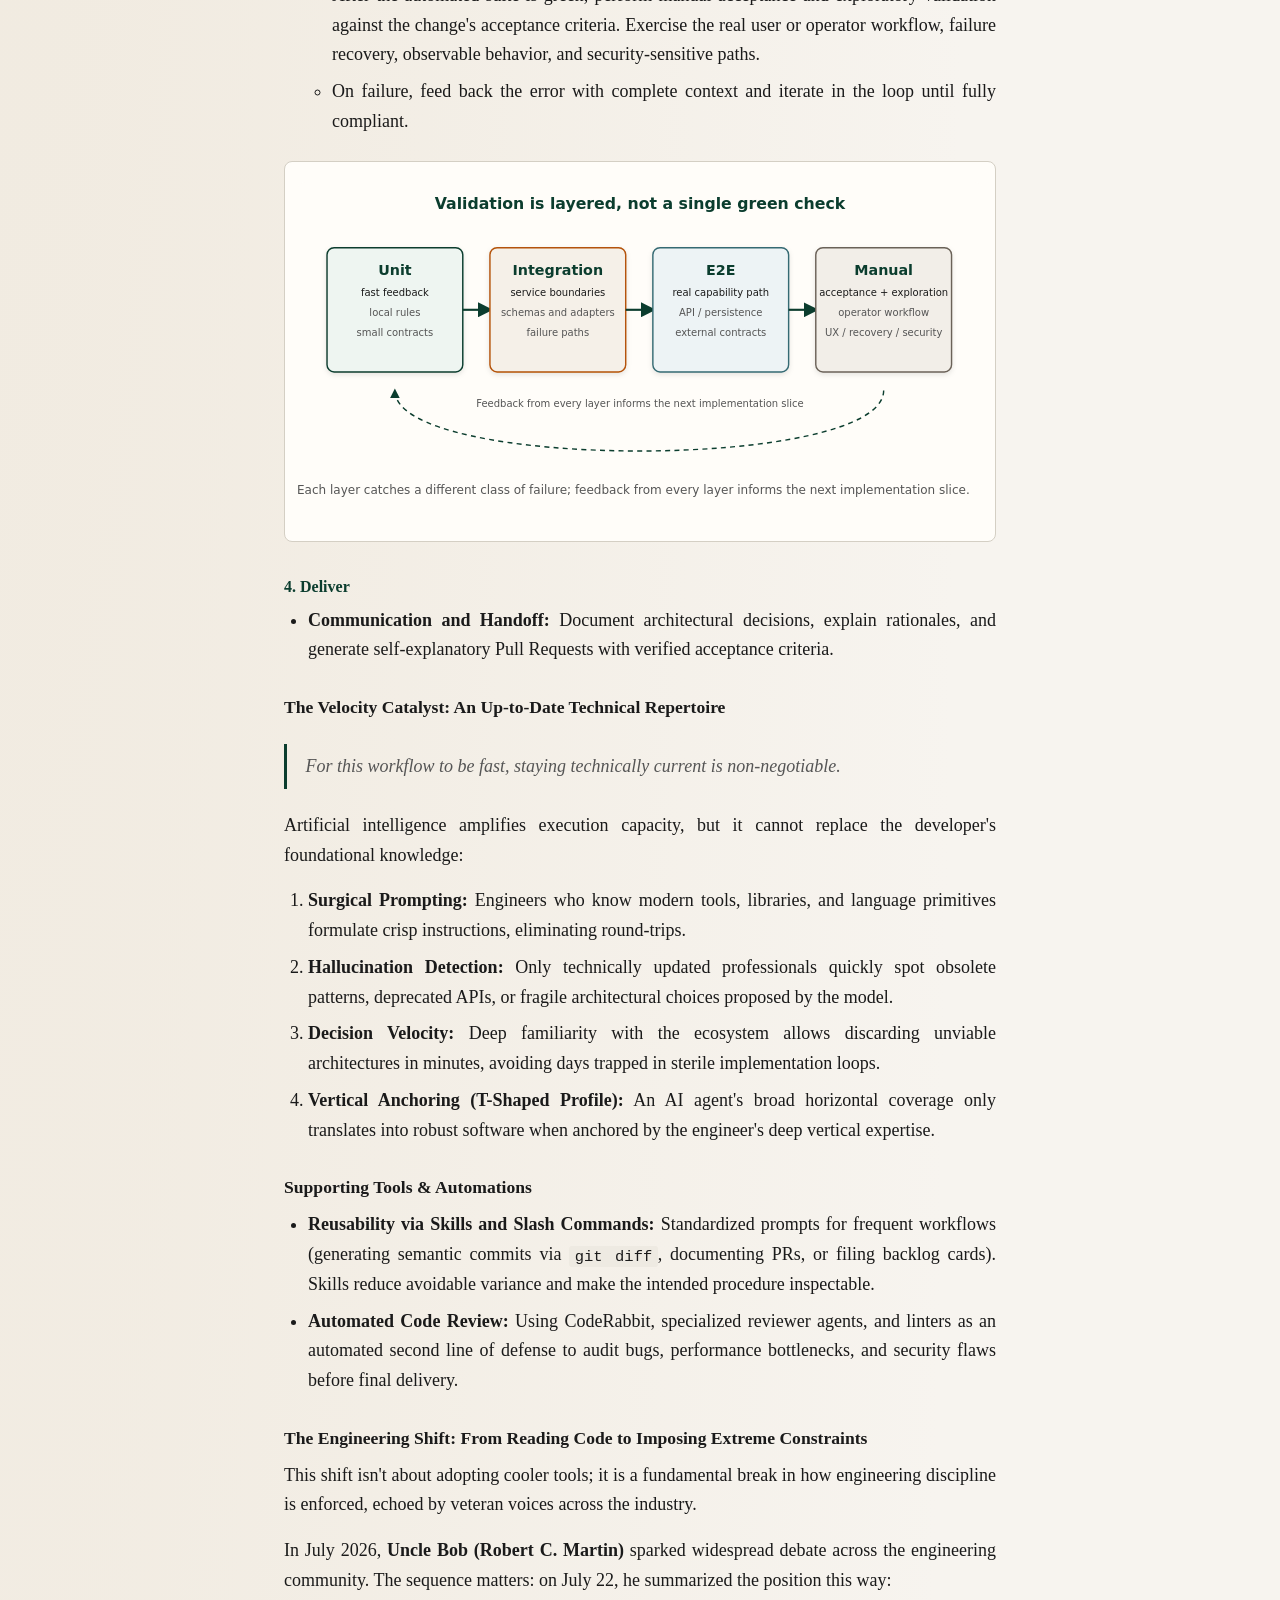
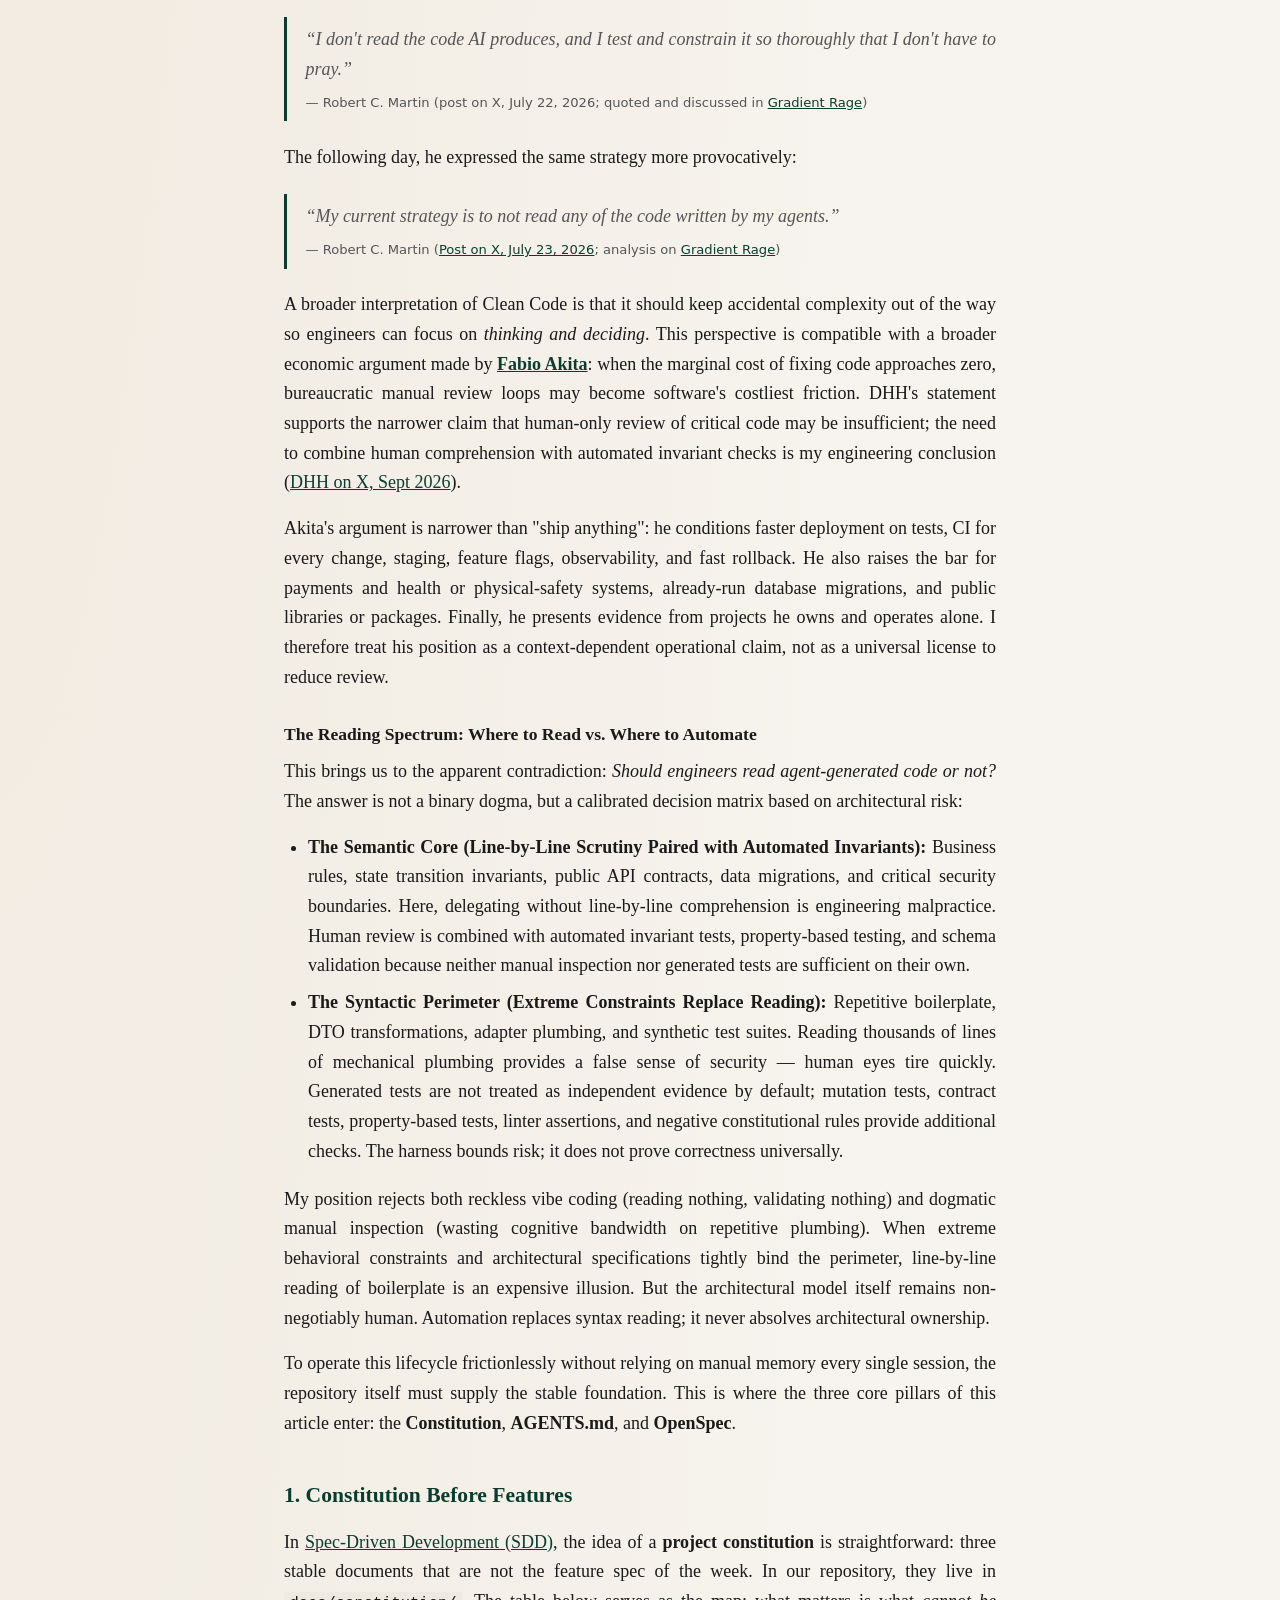
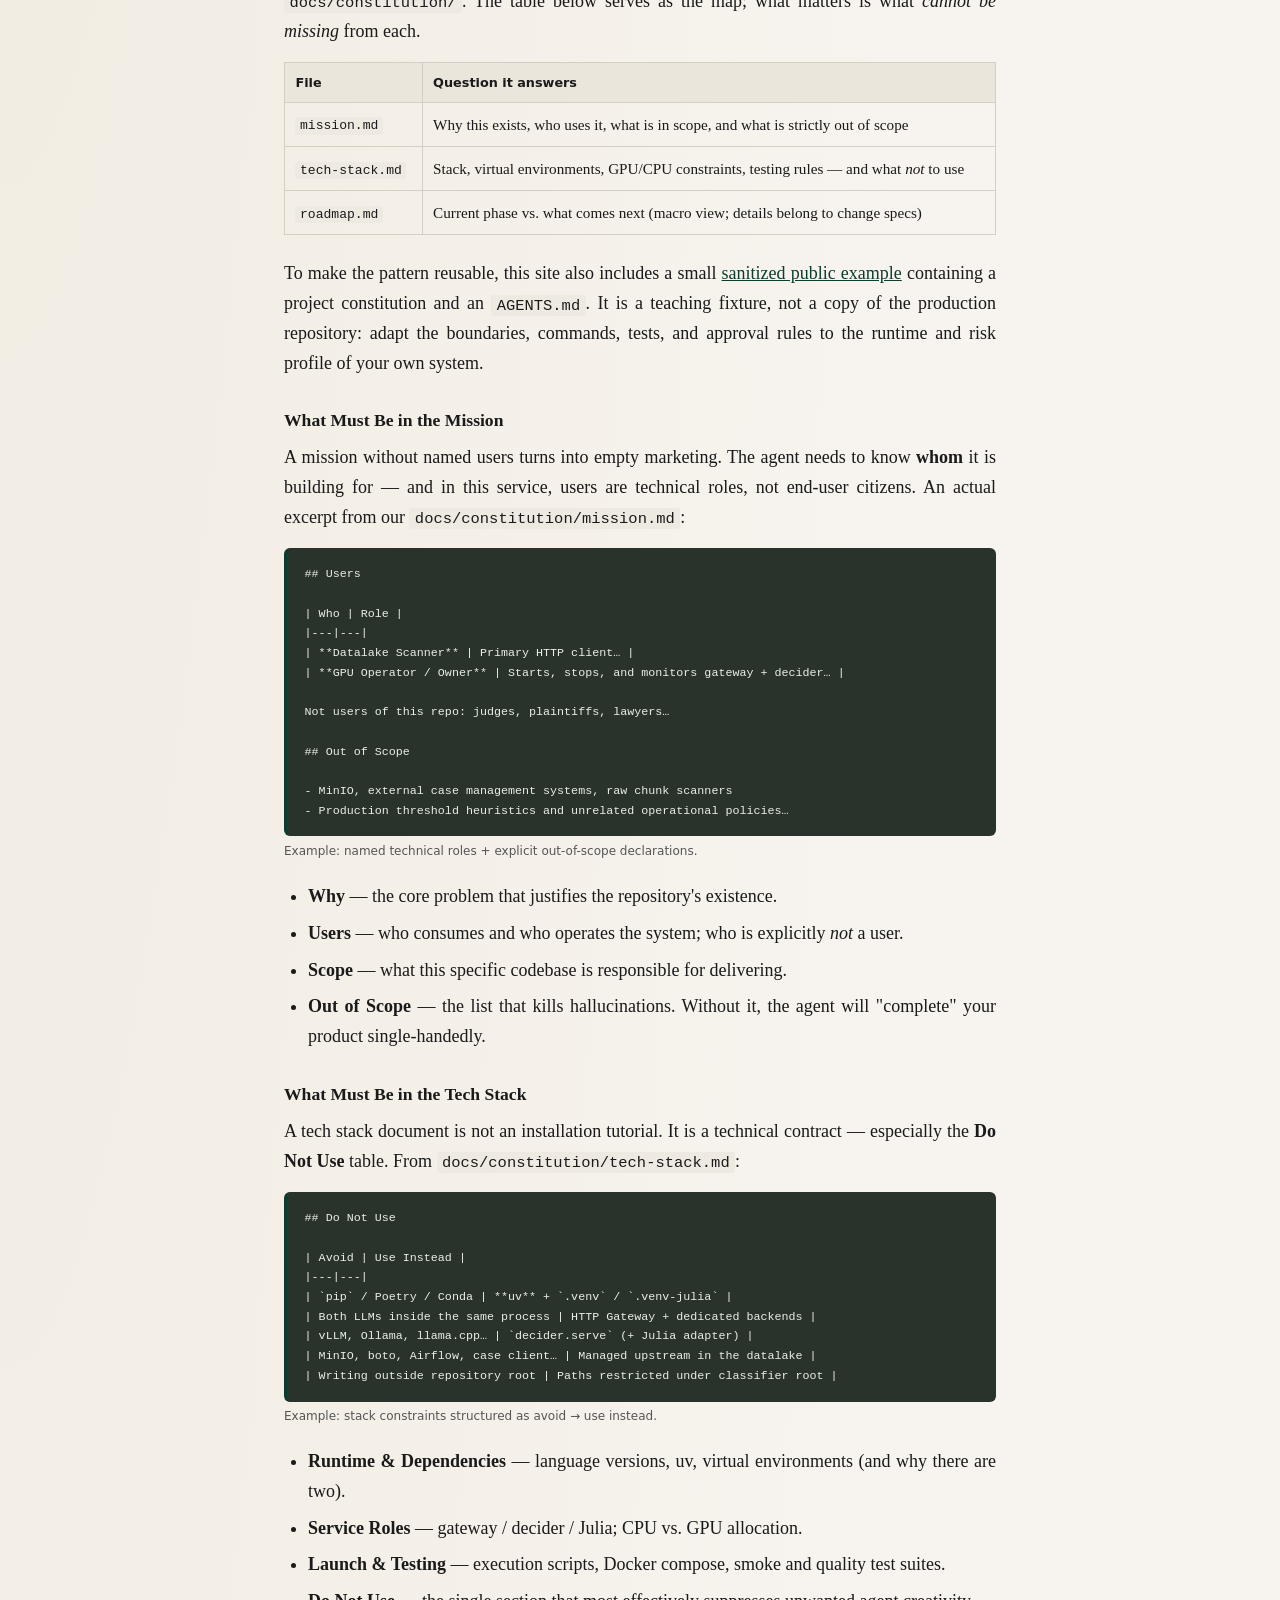
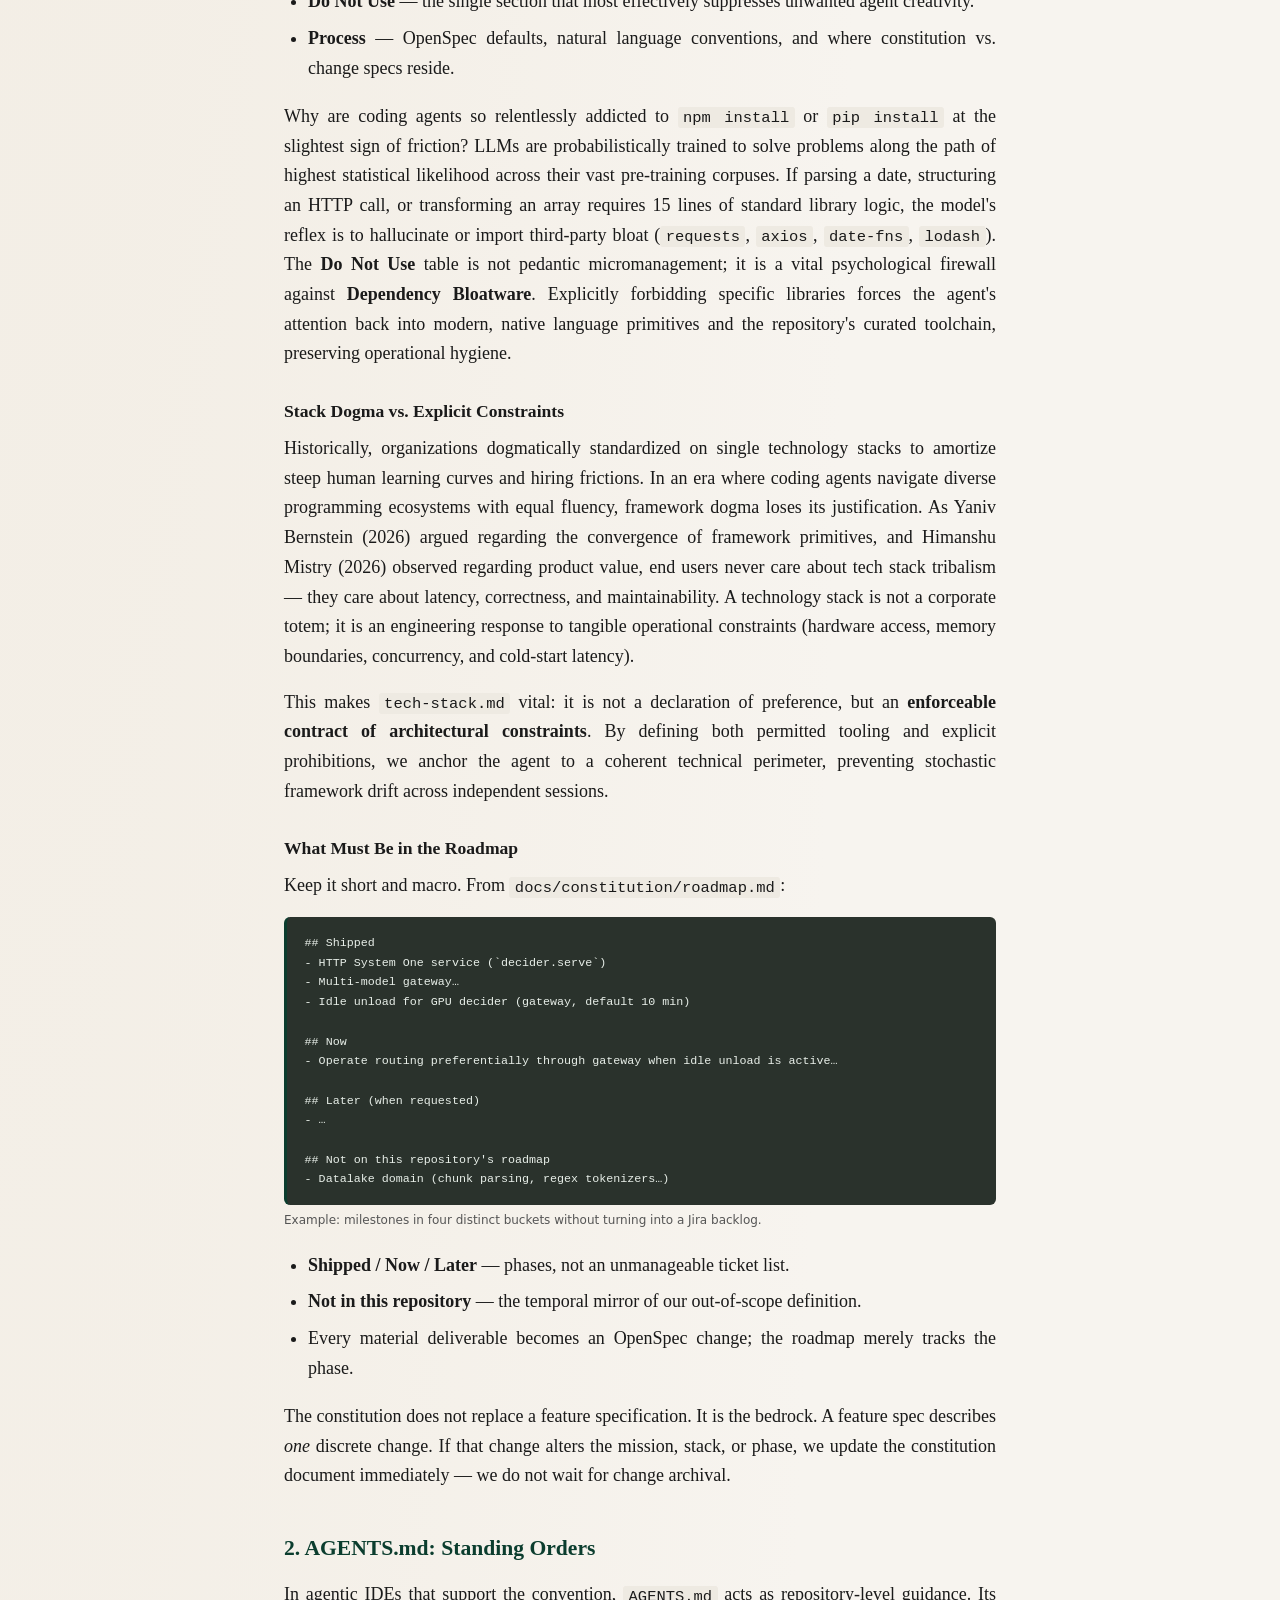
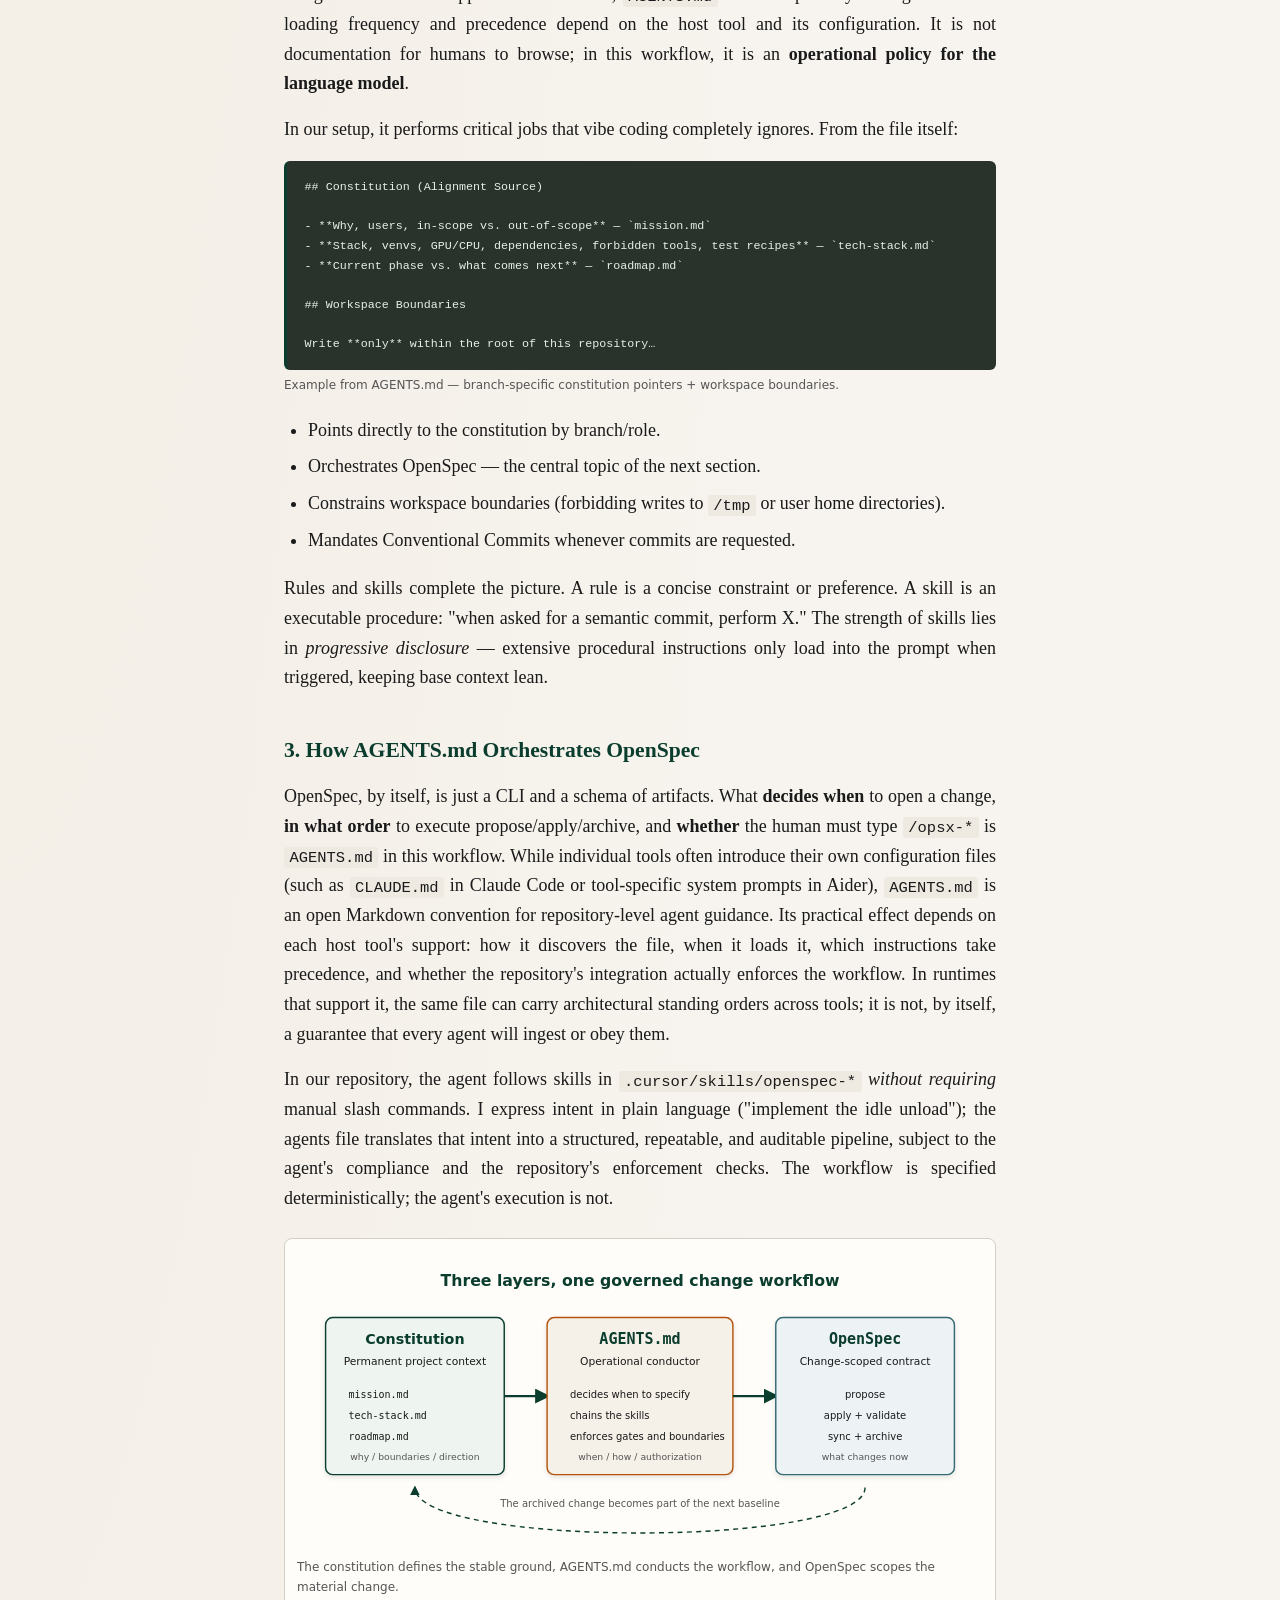
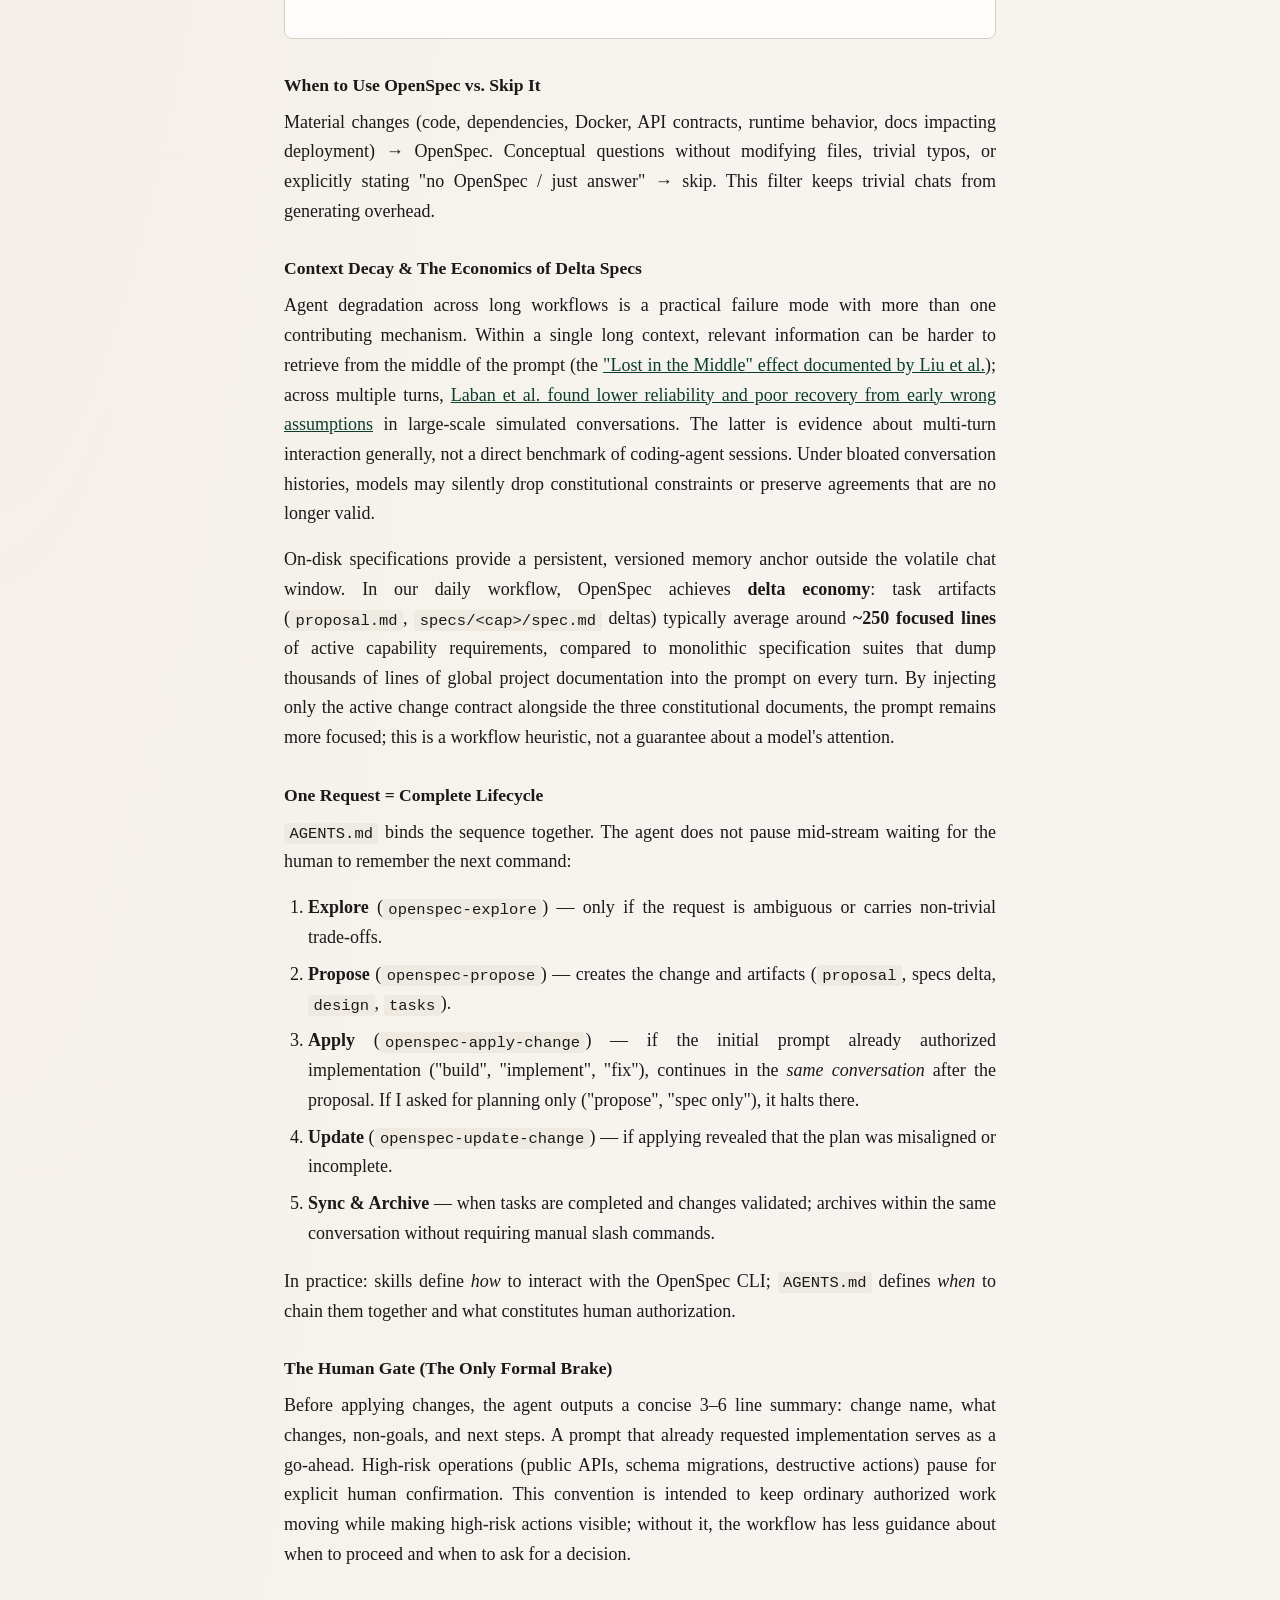
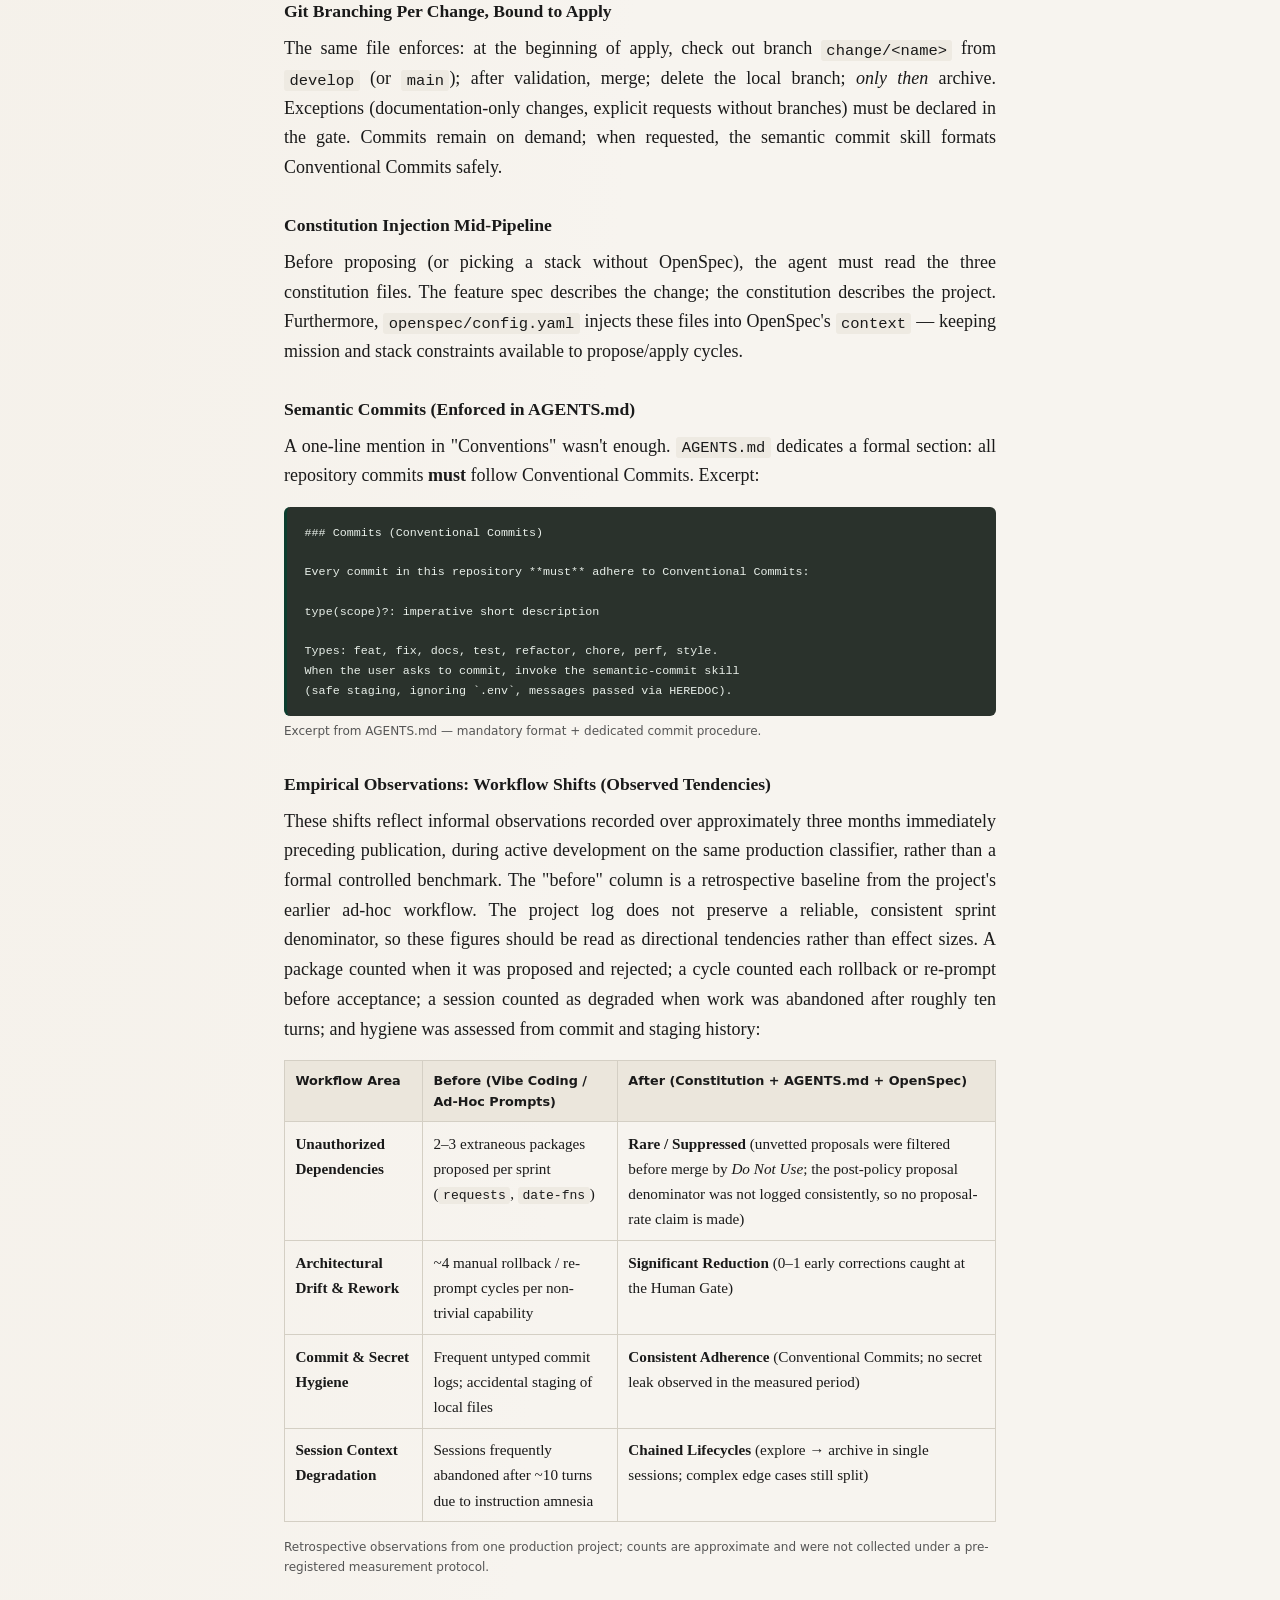
==== commit b3473584: "feat(beyond-vibe-coding): add table of contents, reading time, and progress bar" ====
--- a/beyond-vibe-coding.html
+++ b/beyond-vibe-coding.html
@@ -90,6 +90,68 @@
             border-radius: 3px;
         }
 
+        .reading-progress-bar {
+            position: fixed;
+            top: 0;
+            left: 0;
+            height: 3px;
+            background: var(--accent);
+            width: 0%;
+            z-index: 9999;
+            transition: width 0.08s ease-out;
+        }
+
+        html {
+            scroll-behavior: smooth;
+        }
+
+        section[id],
+        nav[id] {
+            scroll-margin-top: 1.5rem;
+        }
+
+        .toc-container {
+            margin: 2rem 0;
+            background: var(--card);
+            border: 1px solid var(--line);
+            border-left: 4px solid var(--accent);
+            border-radius: 6px;
+            padding: 1.25rem 1.5rem;
+        }
+
+        .toc-header {
+            font-family: ui-sans-serif, system-ui, sans-serif;
+            font-size: 0.85rem;
+            font-weight: 700;
+            text-transform: uppercase;
+            letter-spacing: 0.05em;
+            color: var(--accent);
+            margin-bottom: 0.75rem;
+        }
+
+        .toc-list {
+            margin: 0;
+            padding-left: 1.2rem;
+            font-family: ui-sans-serif, system-ui, sans-serif;
+            font-size: 0.95rem;
+            line-height: 1.6;
+        }
+
+        .toc-list li {
+            margin-bottom: 0.4rem;
+        }
+
+        .toc-list a {
+            color: var(--fg);
+            text-decoration: none;
+            transition: color 0.15s ease;
+        }
+
+        .toc-list a:hover {
+            color: var(--accent);
+            text-decoration: underline;
+        }
+
         h2 {
             font-size: 1.35rem;
             margin: 2.5rem 0 0.85rem;
@@ -269,19 +331,21 @@
 </head>
 
 <body>
+    <div class="reading-progress-bar" id="readingProgressBar"></div>
     <div class="wrap">
         <header>
             <h1>Beyond Vibe Coding</h1>
             <p class="dek">
-                How I started directing coding agents using a project constitution,
-                <span class="path">AGENTS.md</span>, OpenSpec, and skills — instead of
-                hoping the model would magically guess what I meant.
+                How I learned to direct coding agents through project context, explicit
+                change contracts, layered validation, and human judgment.
             </p>
             <div class="meta-bar">
                 <span class="author">By Emerson Araújo</span>
                 <span class="separator">•</span>
                 <span class="date">October 2026</span>
                 <span class="separator">•</span>
+                <span class="reading-time">⏱️ 15 min read</span>
+                <span class="separator">•</span>
                 <span class="views-badge" title="Page views">
                     <img src="https://api.visitorbadge.io/api/visitors?path=https%3A%2F%2Femerson-diego.github.io%2Fbeyond-vibe-coding.html&label=views&labelColor=%23555555&countColor=%230b3d2e" alt="Page views" />
                 </span>
@@ -299,6 +363,23 @@
                     <li><strong>Scope &amp; Pragmatic Adoption:</strong> What follows is an account of what has worked for me in my specific operating circumstances (a solo engineer maintaining mission-critical services). I do not dogmatically use every tool or ceremony across every project; I continuously assess each codebase to adopt only what genuinely adds value and justifies the overhead.</li>
                 </ul>
             </section>
+
+            <nav id="toc" class="toc-container" aria-label="Table of Contents">
+                <div class="toc-header">Table of Contents</div>
+                <ol class="toc-list">
+                    <li><a href="#ai-development-workflow">The Methodology Cycle &amp; The Reading Spectrum</a></li>
+                    <li><a href="#constitution">1. Constitution Before Features</a></li>
+                    <li><a href="#agents-md">2. AGENTS.md: Standing Orders</a></li>
+                    <li><a href="#orchestration">3. How AGENTS.md Orchestrates OpenSpec</a></li>
+                    <li><a href="#openspec">4. OpenSpec: The Change, Not the Entire Project</a></li>
+                    <li><a href="#skills">5. Skills Worth Their Weight in Gold</a></li>
+                    <li><a href="#security">6. Security: Policy Is Not Enforcement</a></li>
+                    <li><a href="#limitations">7. Limitations, Costs, and Observed Failure Modes</a></li>
+                    <li><a href="#practice">8. What This Changed in Practice</a></li>
+                    <li><a href="#method-evidence">9. Method and Evidence</a></li>
+                    <li><a href="#references">References &amp; Connections</a></li>
+                </ol>
+            </nav>
 
             <section>
                 <p>
@@ -587,7 +668,7 @@
                 </p>
             </section>
 
-            <section>
+            <section id="constitution">
                 <h2>1. Constitution Before Features</h2>
                 <p>
                     In <a href="https://www.youtube.com/watch?v=hy8UstR2NEg&amp;t=455s" target="_blank" rel="noopener">Spec-Driven Development (SDD)</a>, the idea of a
@@ -717,7 +798,7 @@
                 </p>
             </section>
 
-            <section>
+            <section id="agents-md">
                 <h2>2. AGENTS.md: Standing Orders</h2>
                 <p>
                     In agentic IDEs that support the convention, <span class="path">AGENTS.md</span> acts as repository-level
@@ -750,7 +831,7 @@
                 </p>
             </section>
 
-            <section>
+            <section id="orchestration">
                 <h2>3. How AGENTS.md Orchestrates OpenSpec</h2>
                 <p>
                     OpenSpec, by itself, is just a CLI and a schema of artifacts. What
@@ -908,7 +989,7 @@
          change OpenSpec ──► core specifications (archive)</code></pre>
             </section>
 
-            <section>
+            <section id="openspec">
                 <h2>4. OpenSpec: The Change, Not the Entire Project</h2>
                 <p>
                     A confession before diving into mechanics: if you are anything like me, your engineering instincts probably rebel against the premise that <em>"truth belongs in the specification, not in the code."</em> Every seasoned developer has been burned by stale design documents, aspirational UML diagrams, and bureaucratic waterfall specs that drifted into fiction the second code touched production. For decades, our cardinal rule was simple: code is the only source of truth. If you share that prejudice, welcome to the club — I felt the exact same skepticism.
@@ -947,7 +1028,7 @@
                 </p>
             </section>
 
-            <section>
+            <section id="skills">
                 <h2>5. Skills Worth Their Weight in Gold</h2>
                 <p>
                     Two skills I use without thinking: semantic commit (status review, diff audit, <span class="path">.env</span> denylist,
@@ -967,7 +1048,7 @@
                 </blockquote>
             </section>
 
-            <section>
+            <section id="security">
                 <h2>6. Security: Policy Is Not Enforcement</h2>
                 <p>
                     Everything in <span class="path">AGENTS.md</span>, skills, and repository rules is guidance that the agent may follow;
@@ -1005,7 +1086,7 @@
                 </ul>
             </section>
 
-            <section>
+            <section id="limitations">
                 <h2>7. Limitations, Costs, and Observed Failure Modes</h2>
                 <p>
                     No engineering methodology is free of trade-offs. This harness can reduce the disorder and context loss associated with chaotic vibe coding,
@@ -1027,7 +1108,7 @@
                 </ul>
             </section>
 
-            <section>
+            <section id="practice">
                 <h2>8. What This Changed in Practice</h2>
                 <p>
                     In our typed classifier (System One HTTP gateway, GPU-backed decider, automated test battery, idle unload),
@@ -1039,7 +1120,7 @@
                 </p>
             </section>
 
-            <section>
+            <section id="method-evidence">
                 <h2>9. Method and Evidence</h2>
                 <p>
                     My preferred way of working is deliberately <strong>spiral</strong>: plan enough to make the next decision responsibly, implement a coherent slice,
@@ -1083,7 +1164,7 @@
                 </p>
             </section>
 
-            <section>
+            <section id="references">
                 <h2>References &amp; Connections</h2>
                 <ul>
                     <li>Brooks, F. P. (1987). <em>No Silver Bullet: Essence and Accidents of Software Engineering</em>. IEEE Computer, 20(4), 10–19.</li>
@@ -1122,6 +1203,17 @@
             </p>
         </footer>
     </div>
+    <script>
+        window.addEventListener('scroll', function() {
+            var winScroll = document.documentElement.scrollTop || document.body.scrollTop;
+            var height = document.documentElement.scrollHeight - document.documentElement.clientHeight;
+            var scrolled = (winScroll / height) * 100;
+            var bar = document.getElementById('readingProgressBar');
+            if (bar) {
+                bar.style.width = scrolled + '%';
+            }
+        }, { passive: true });
+    </script>
 </body>
 
 </html>
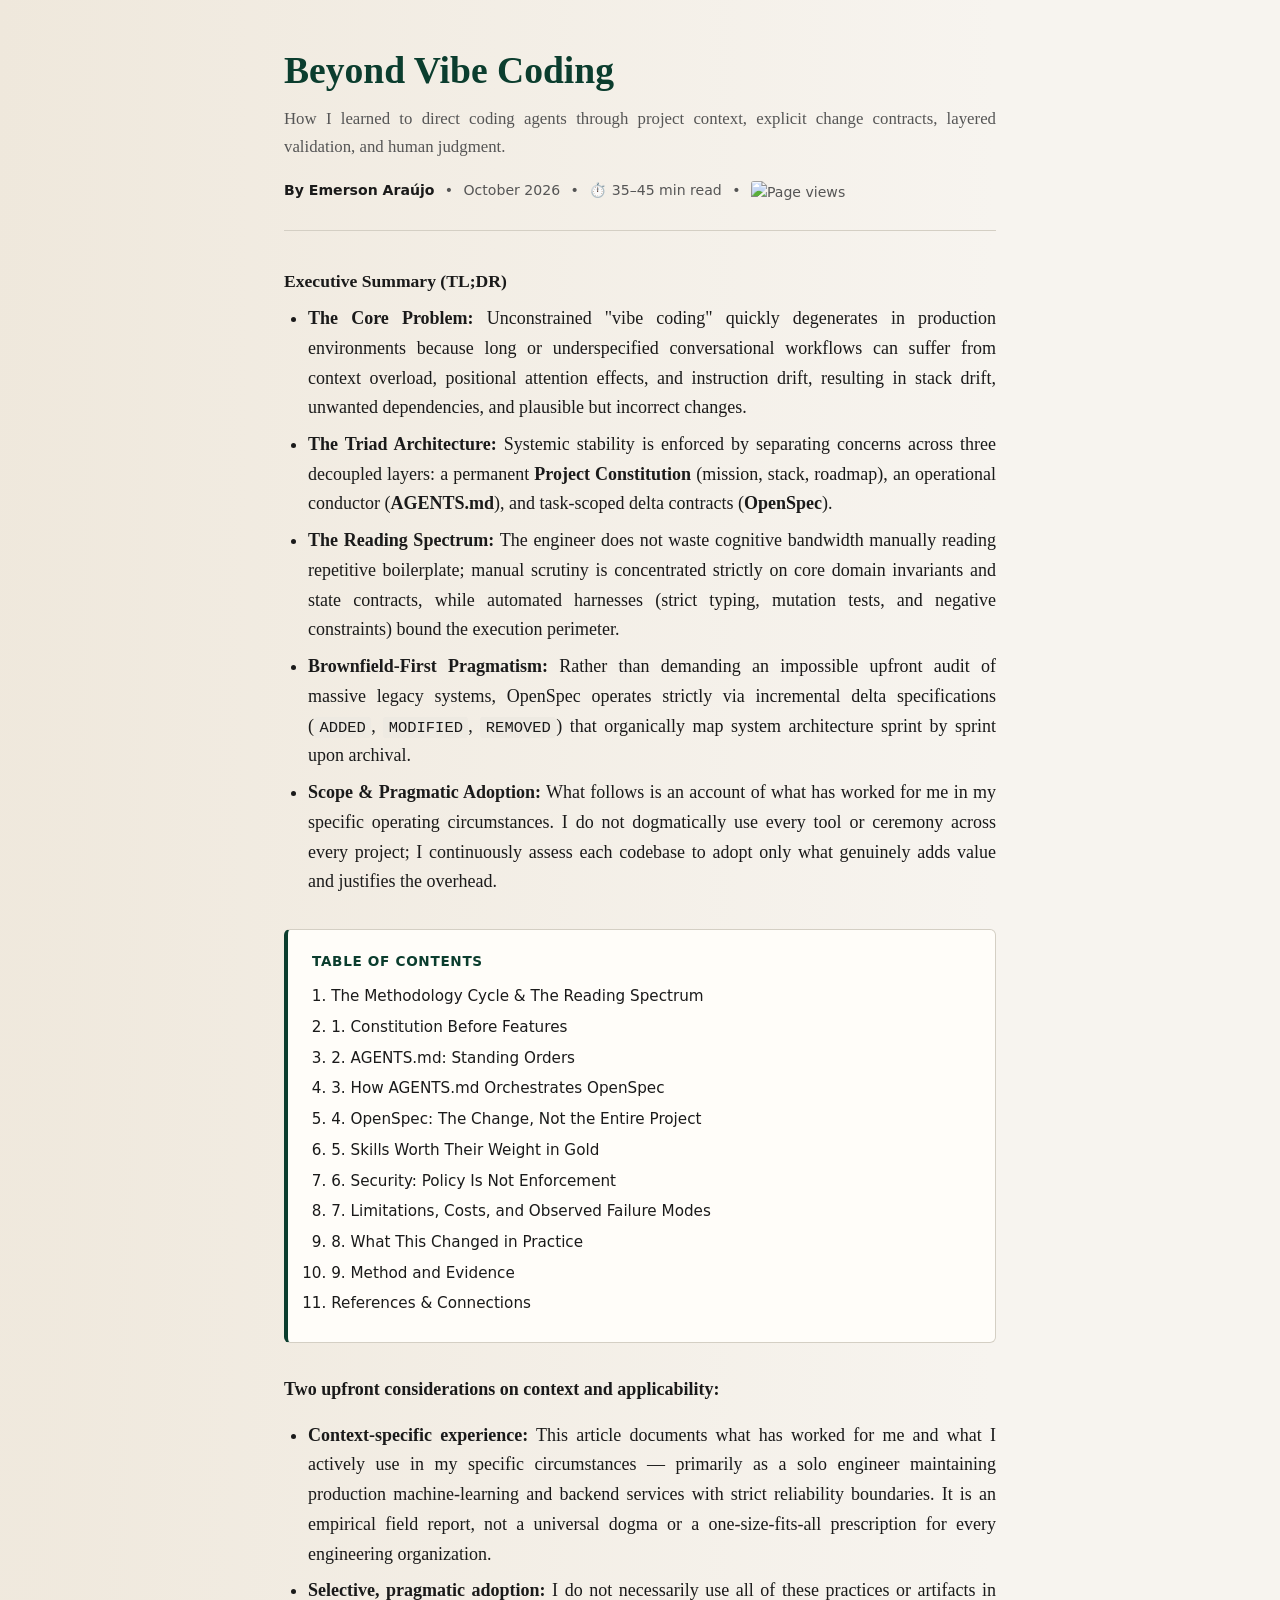
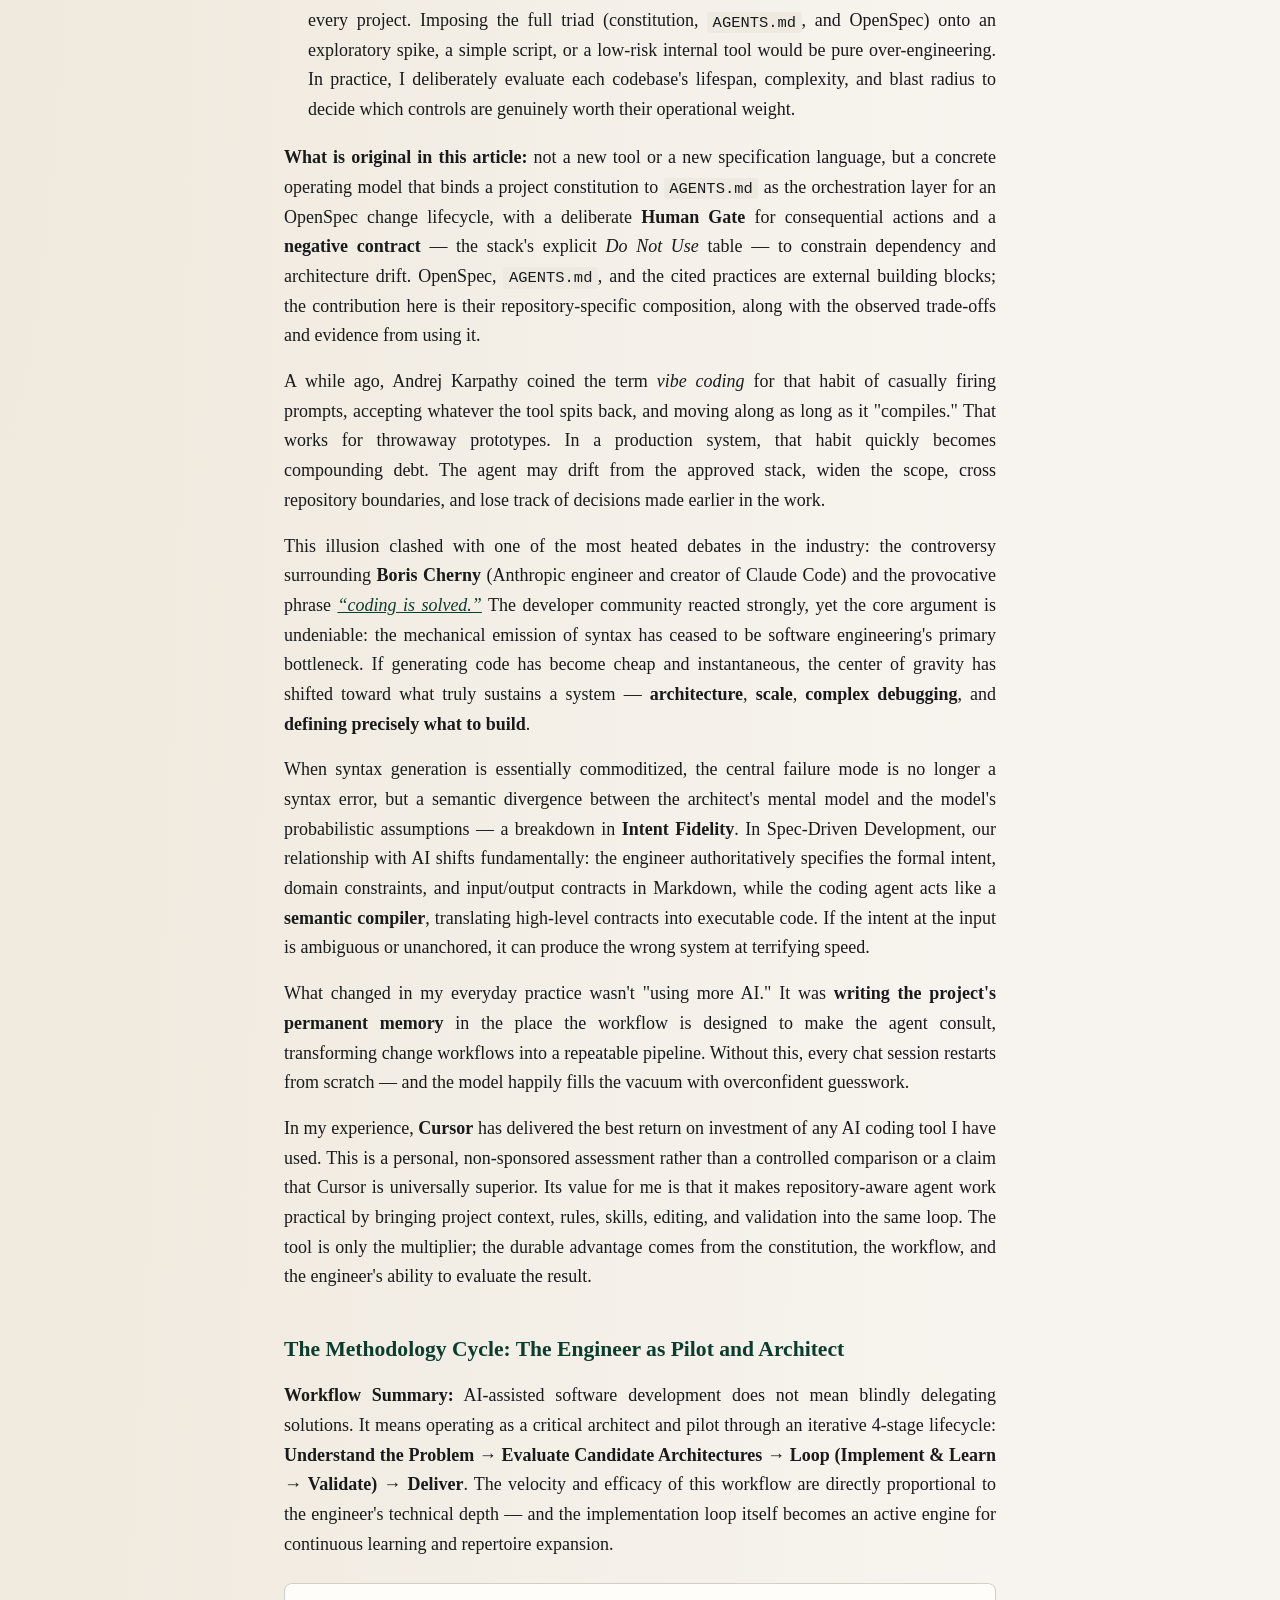
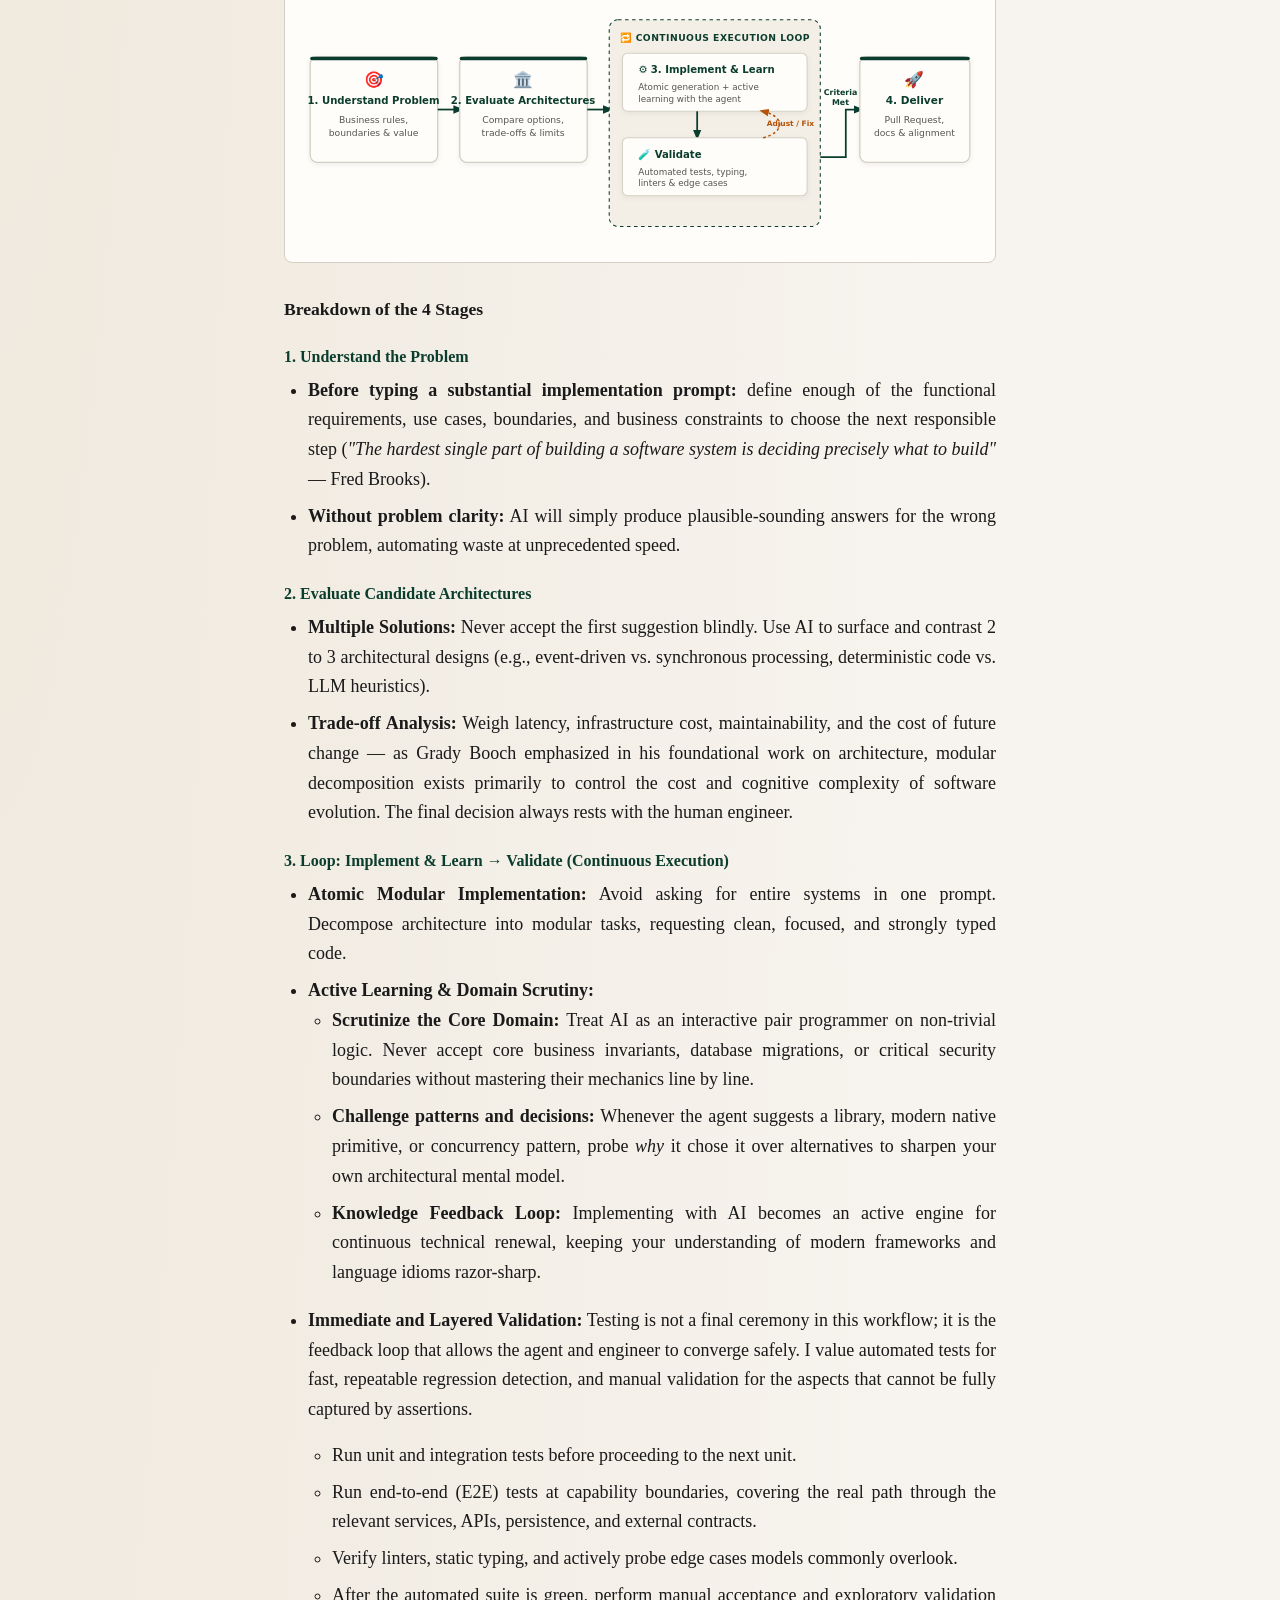
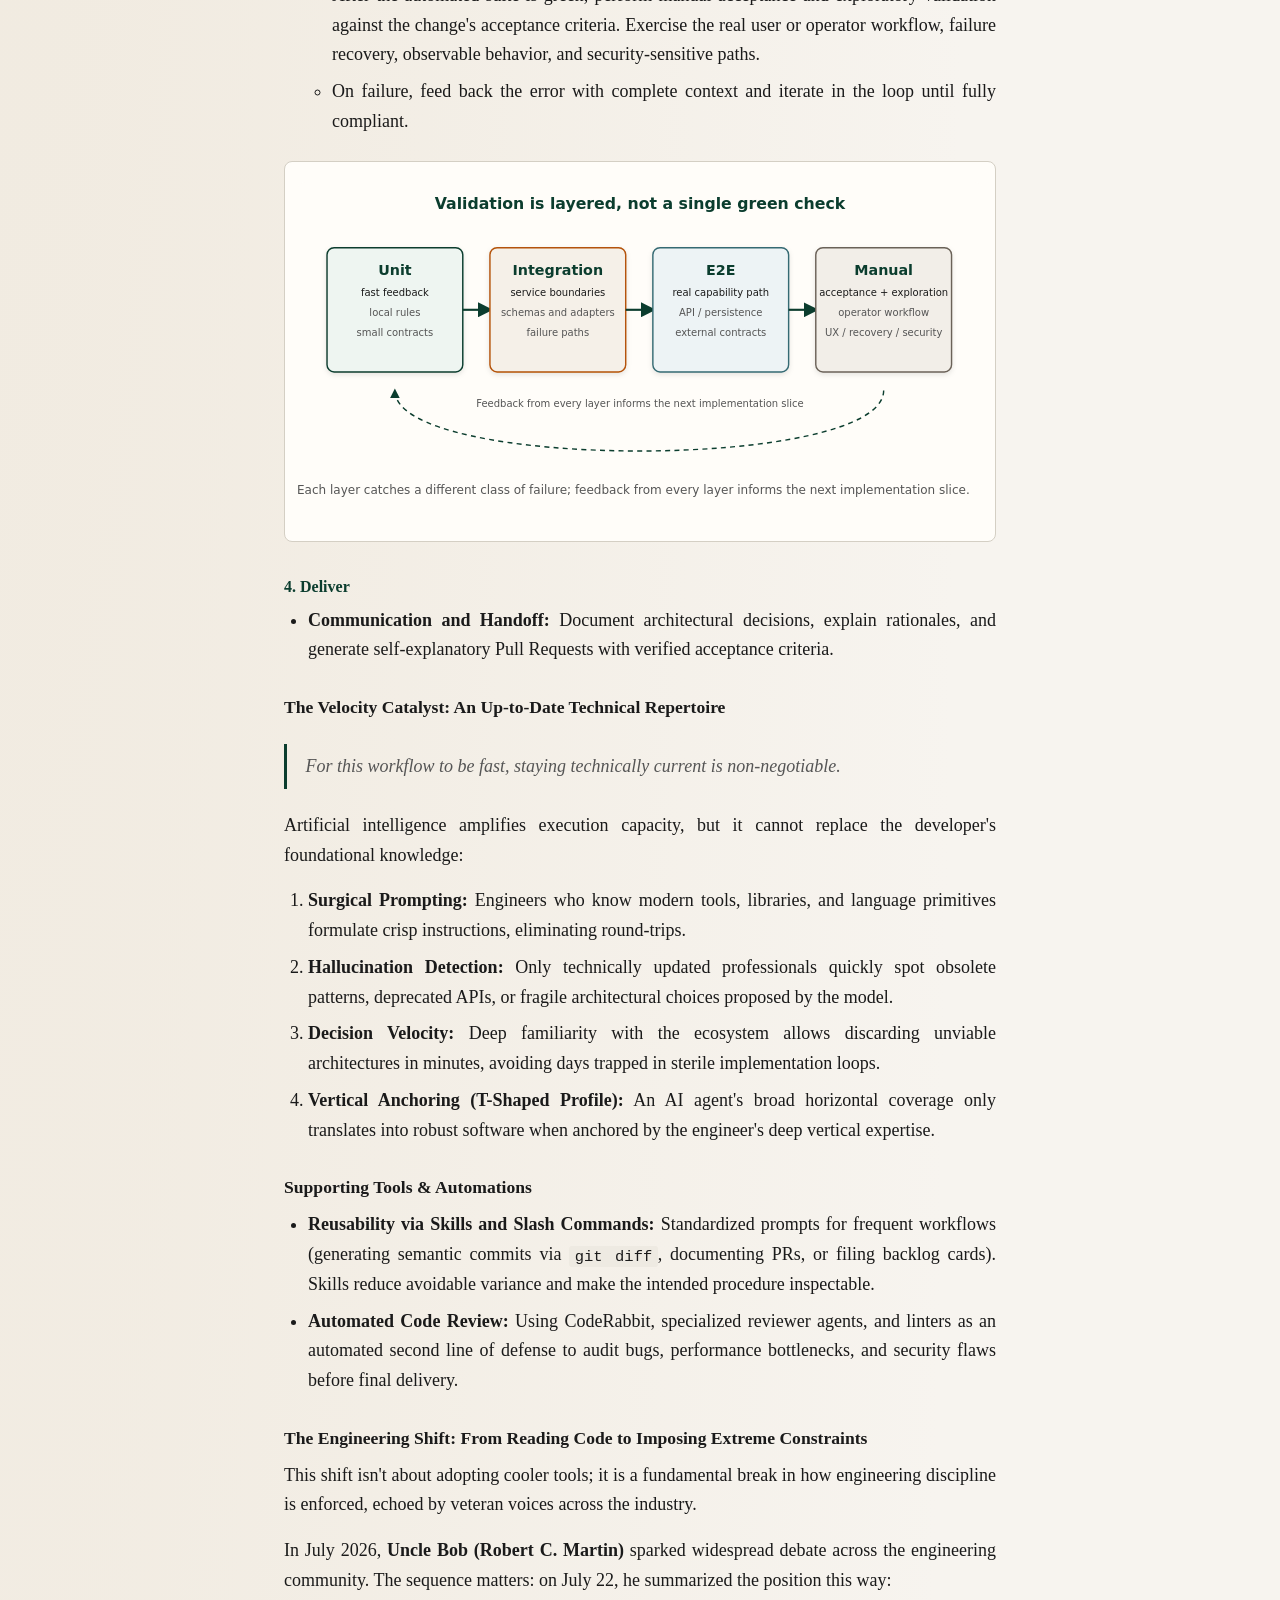
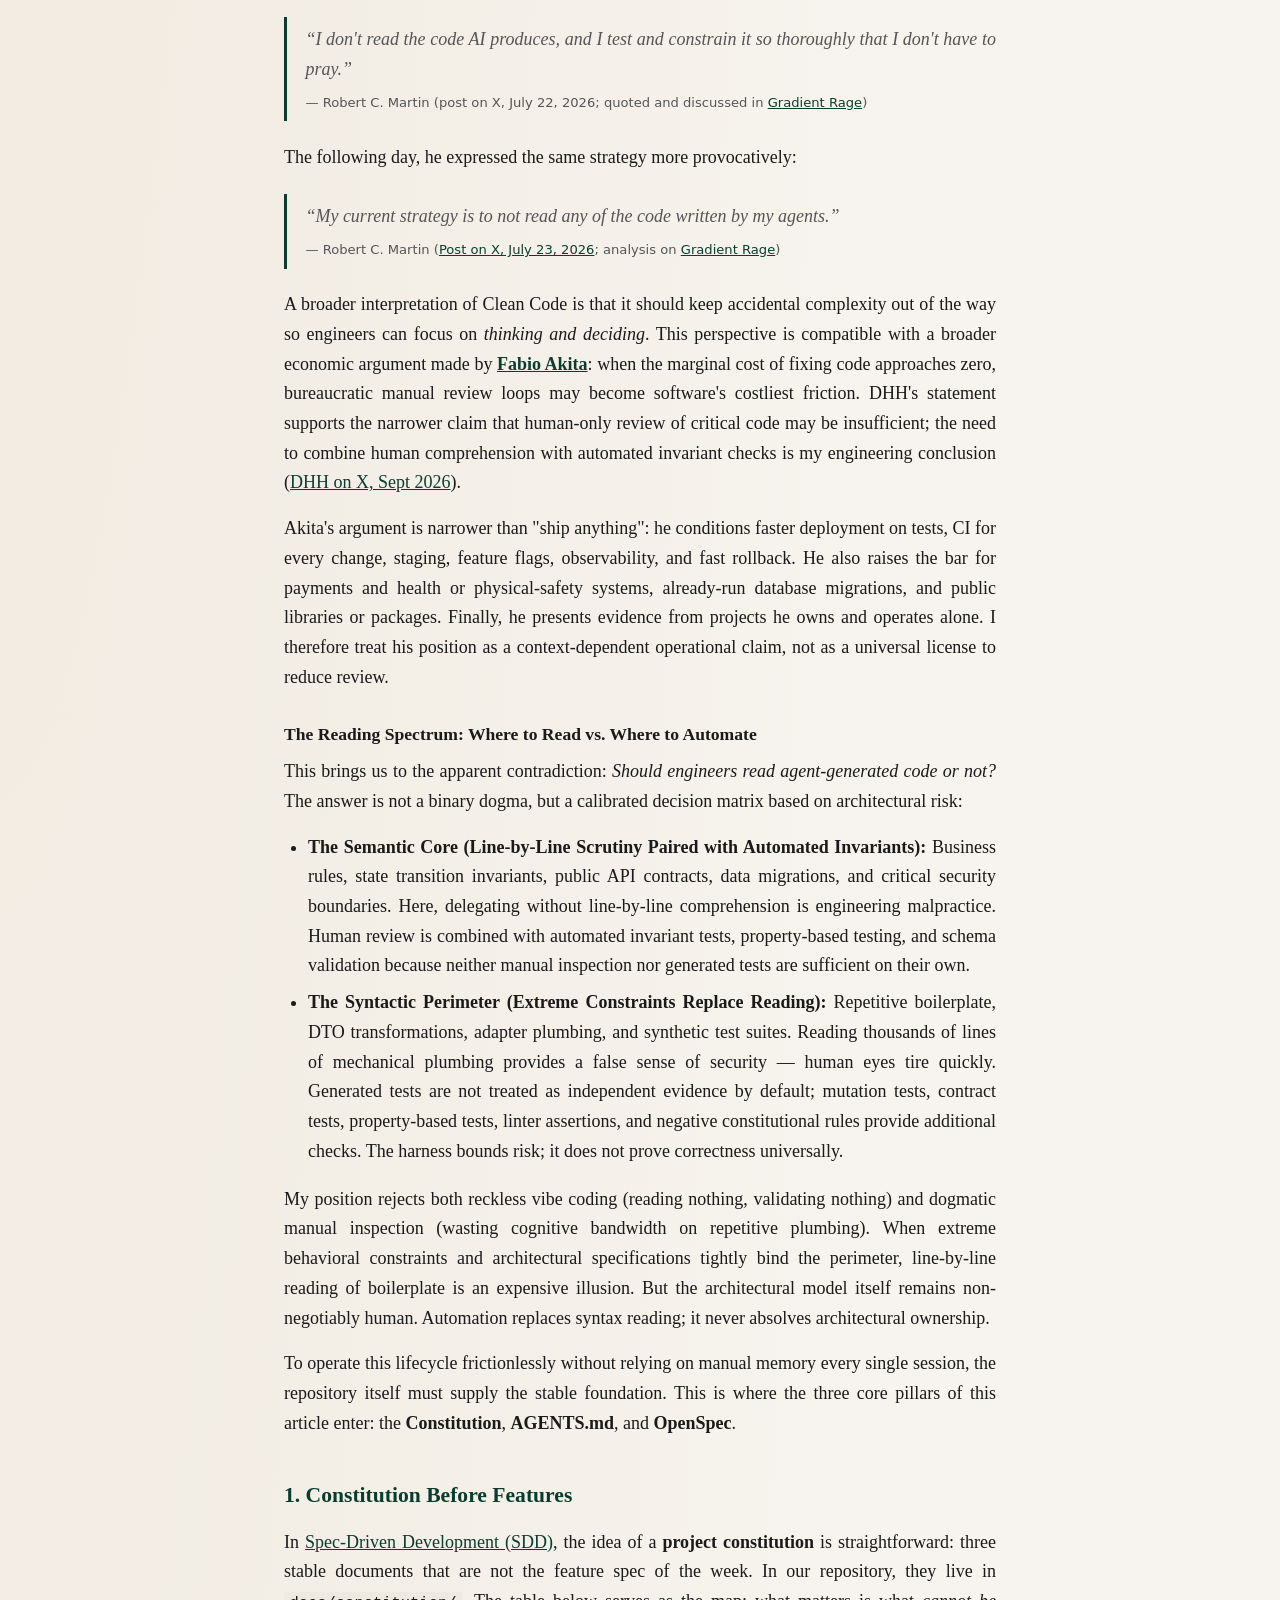
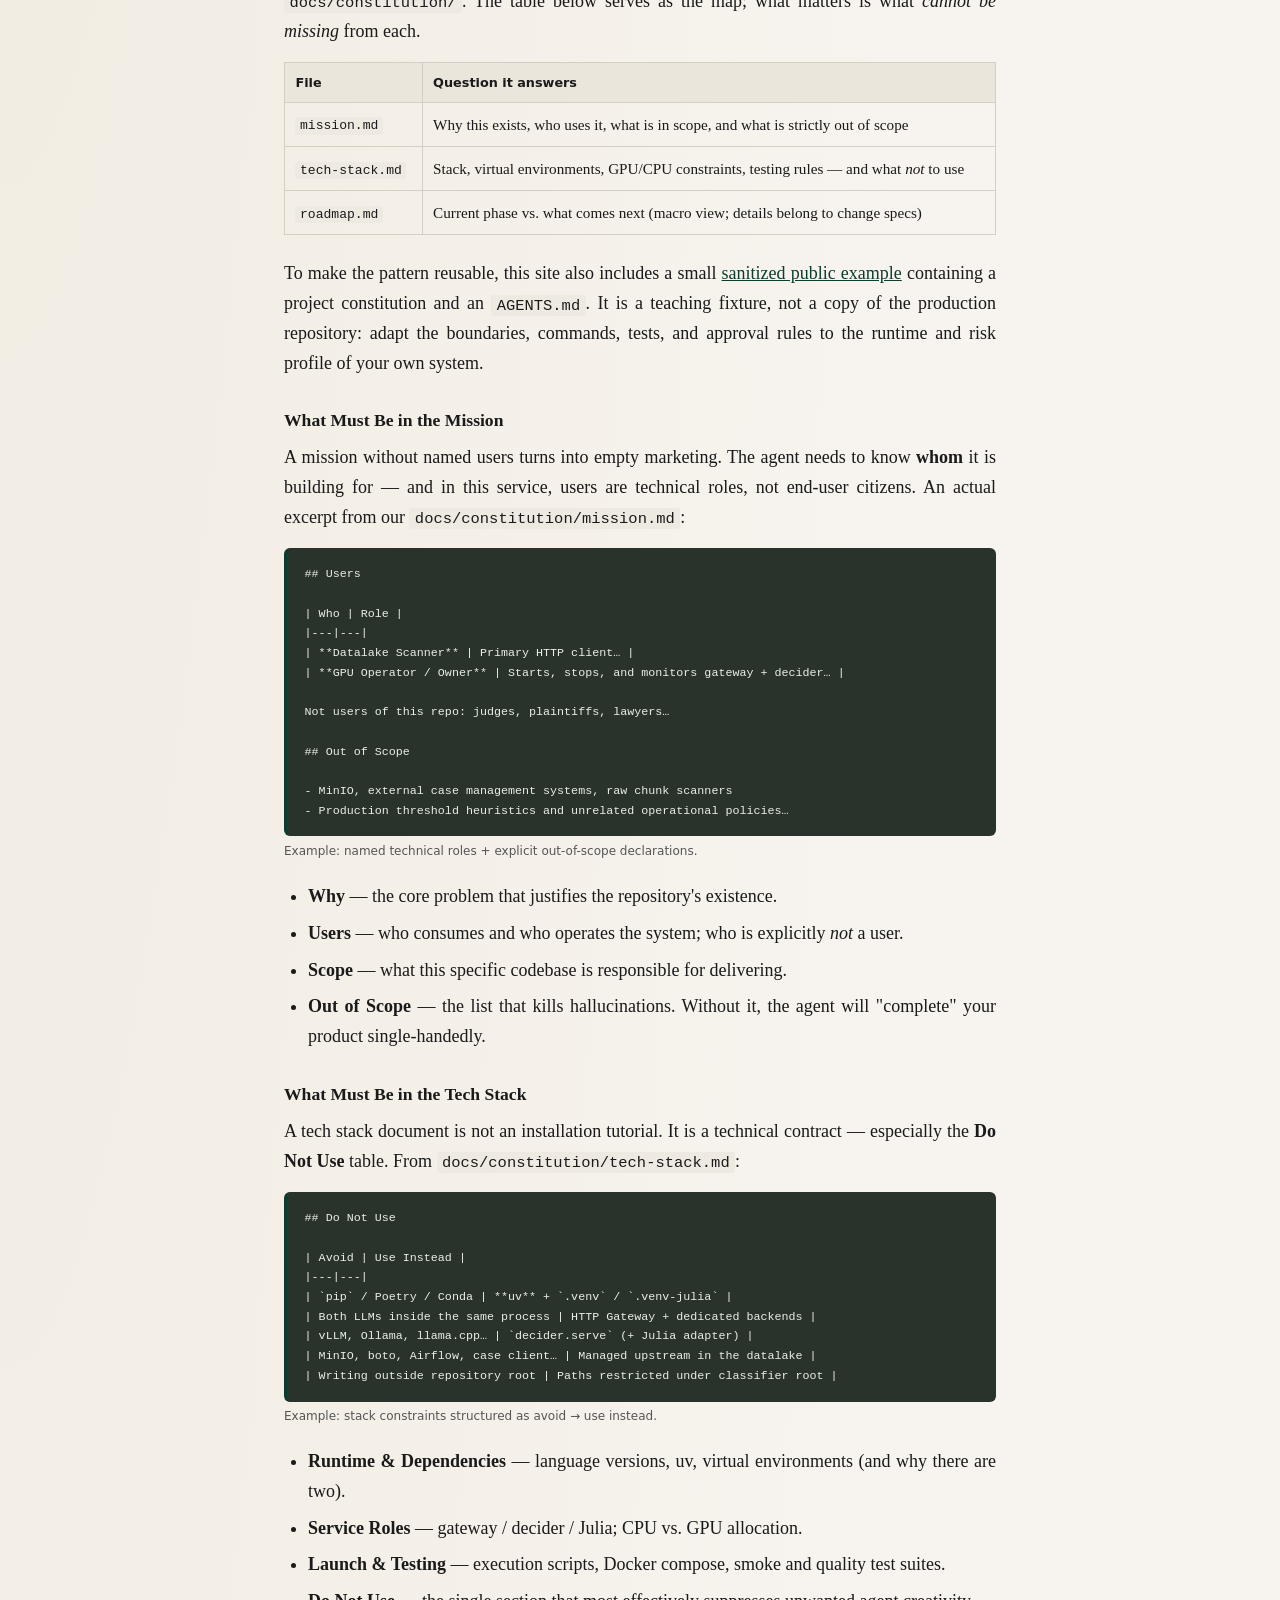
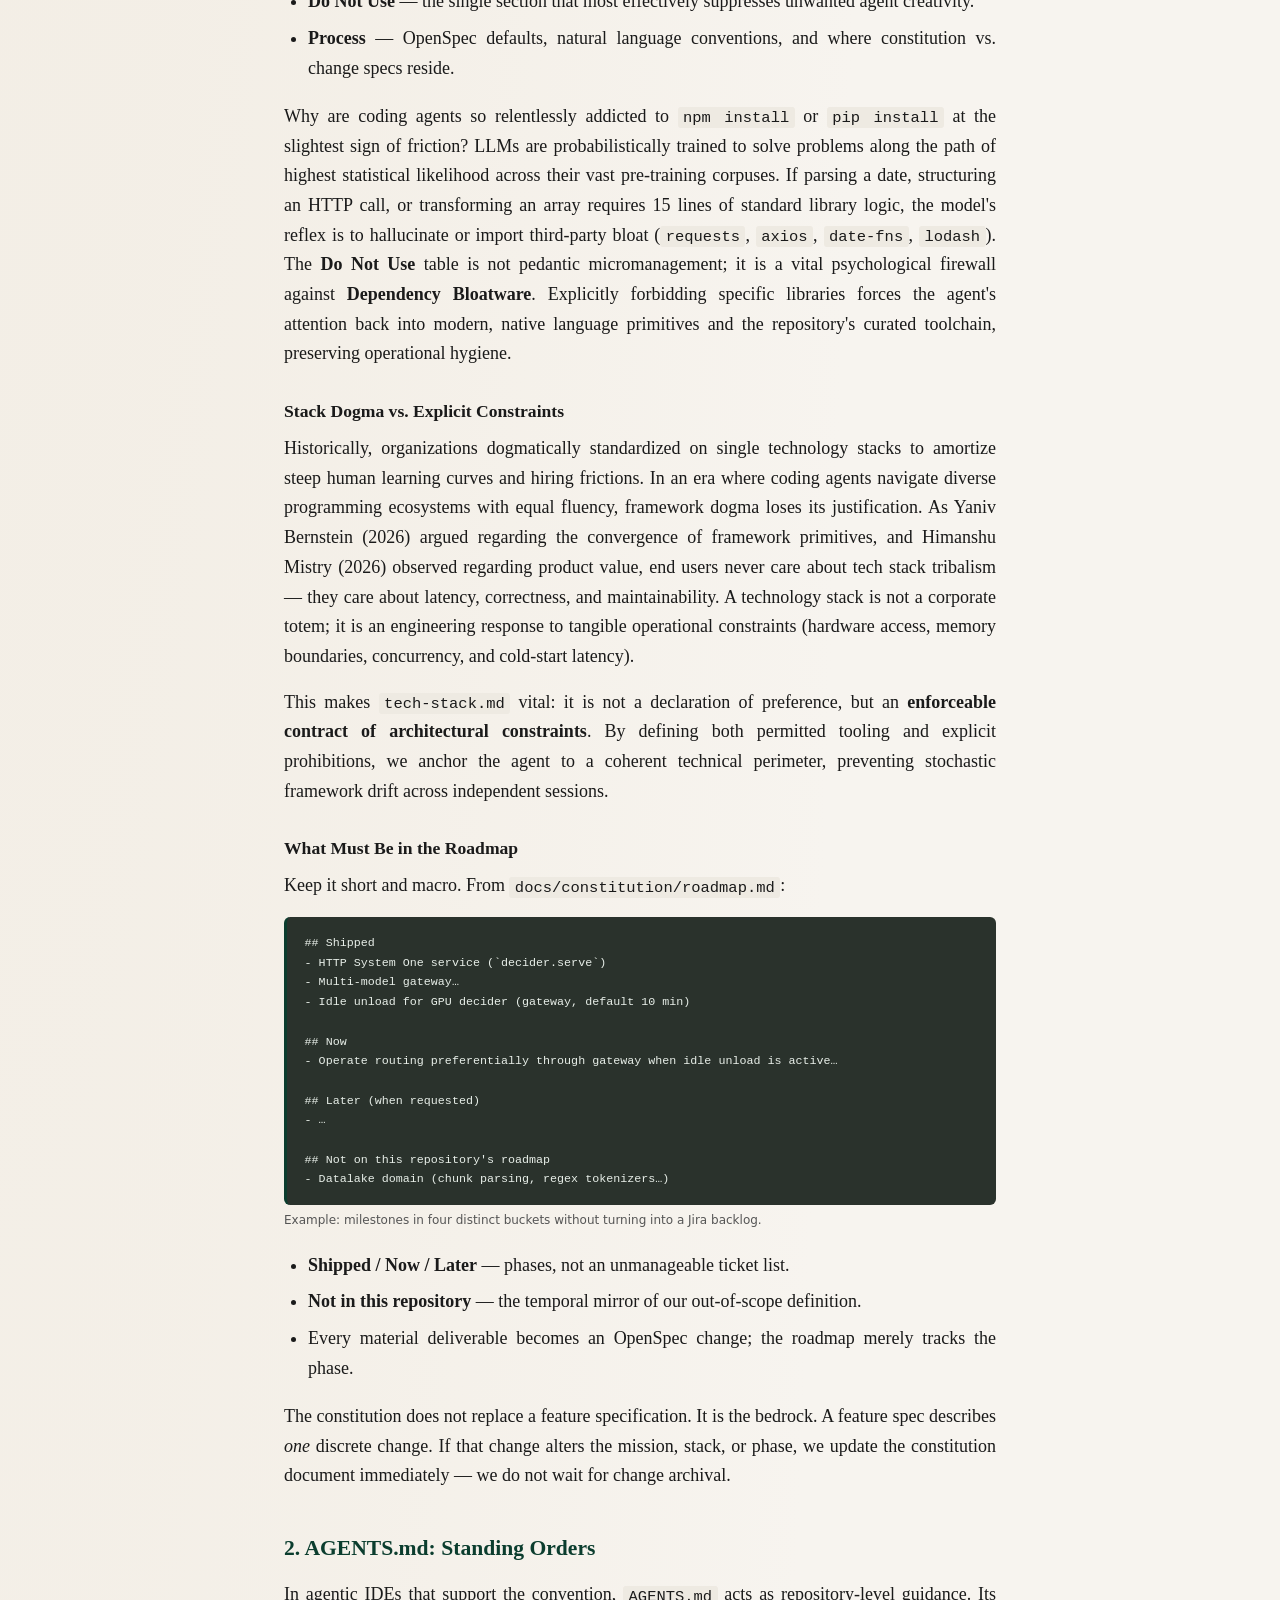
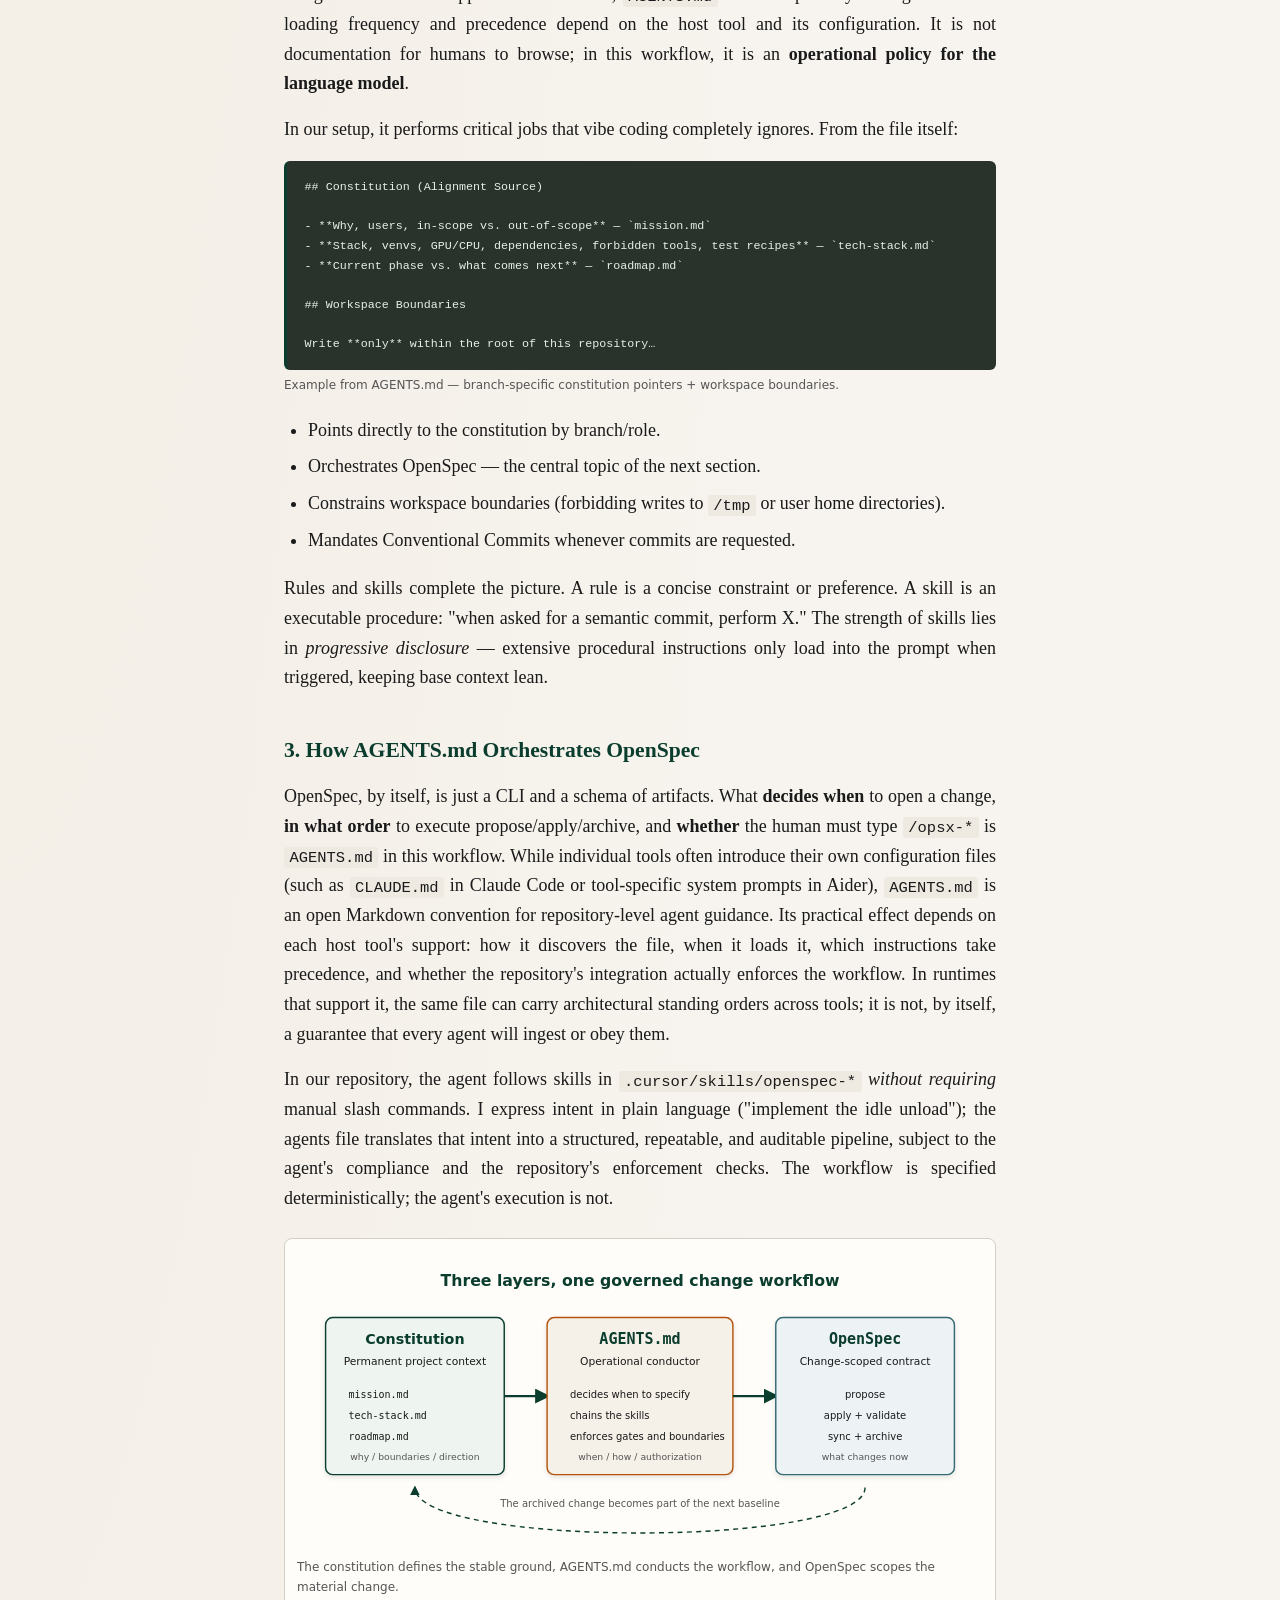
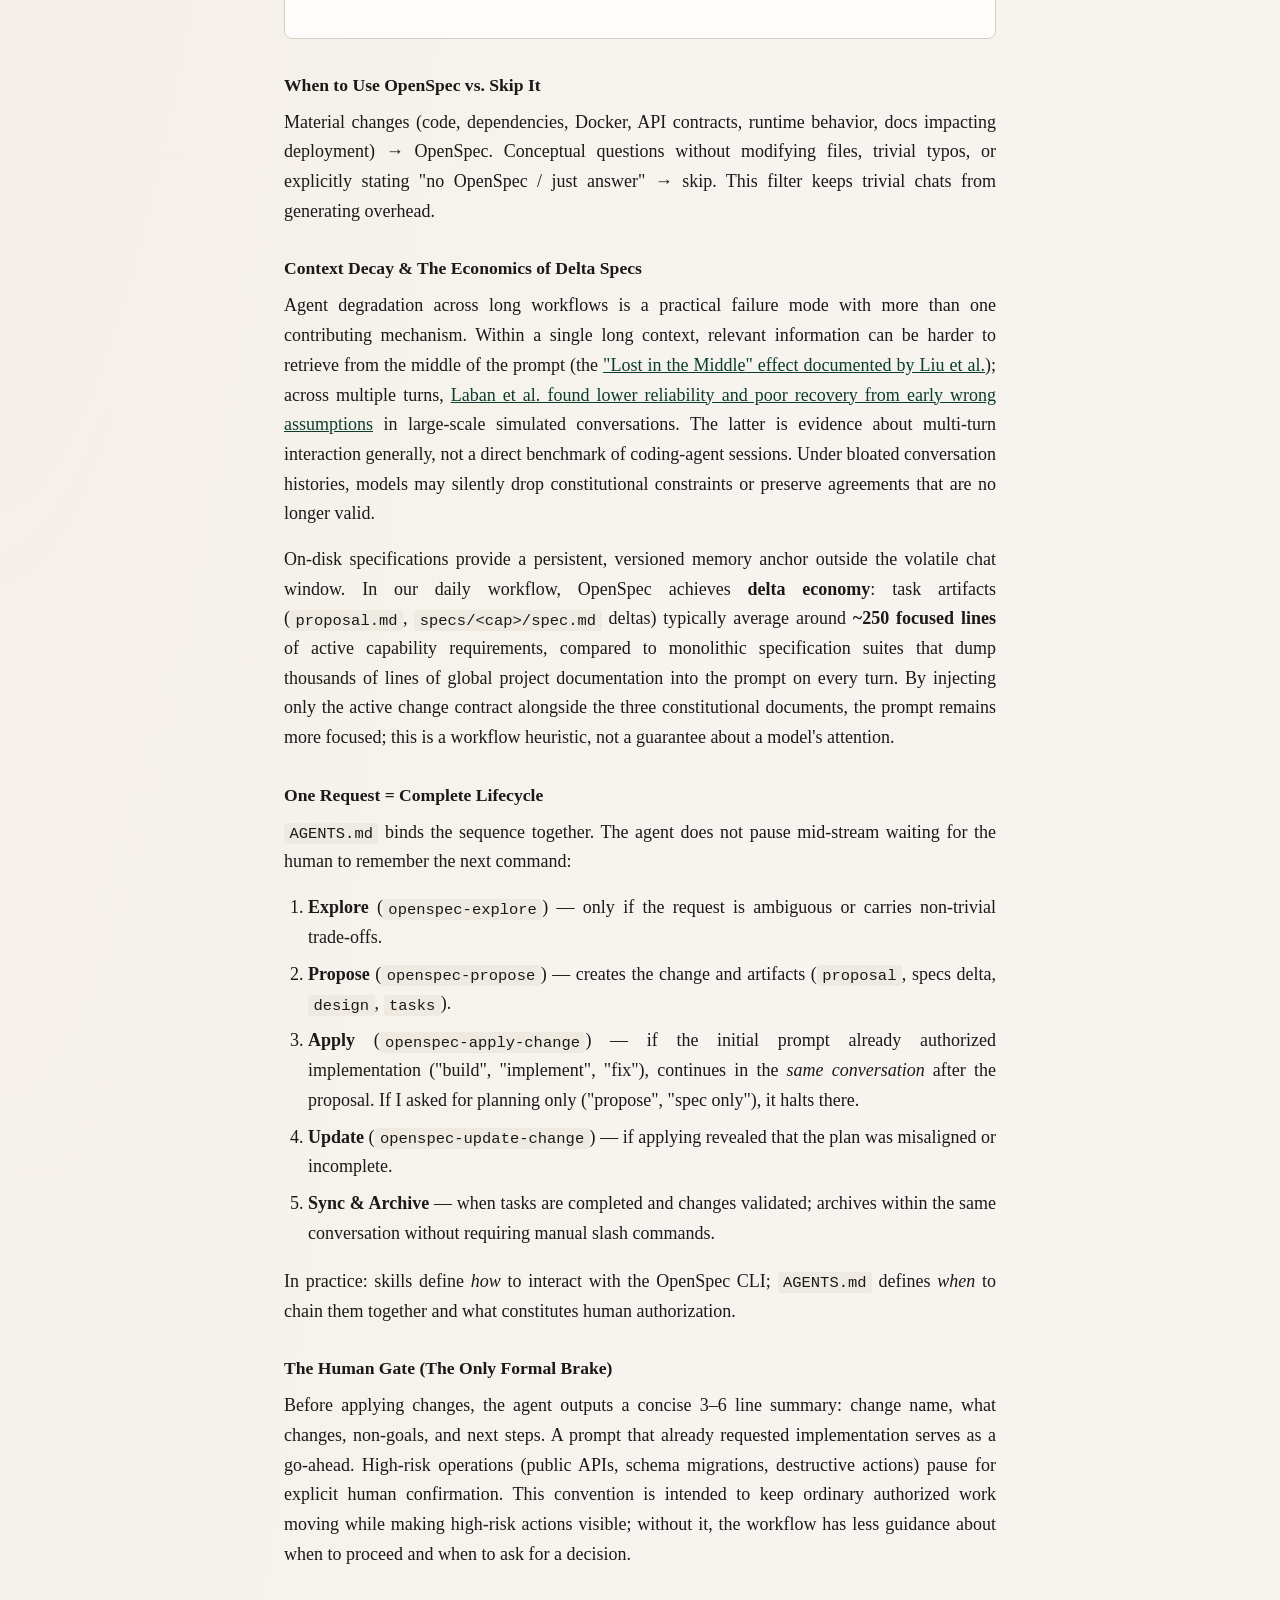
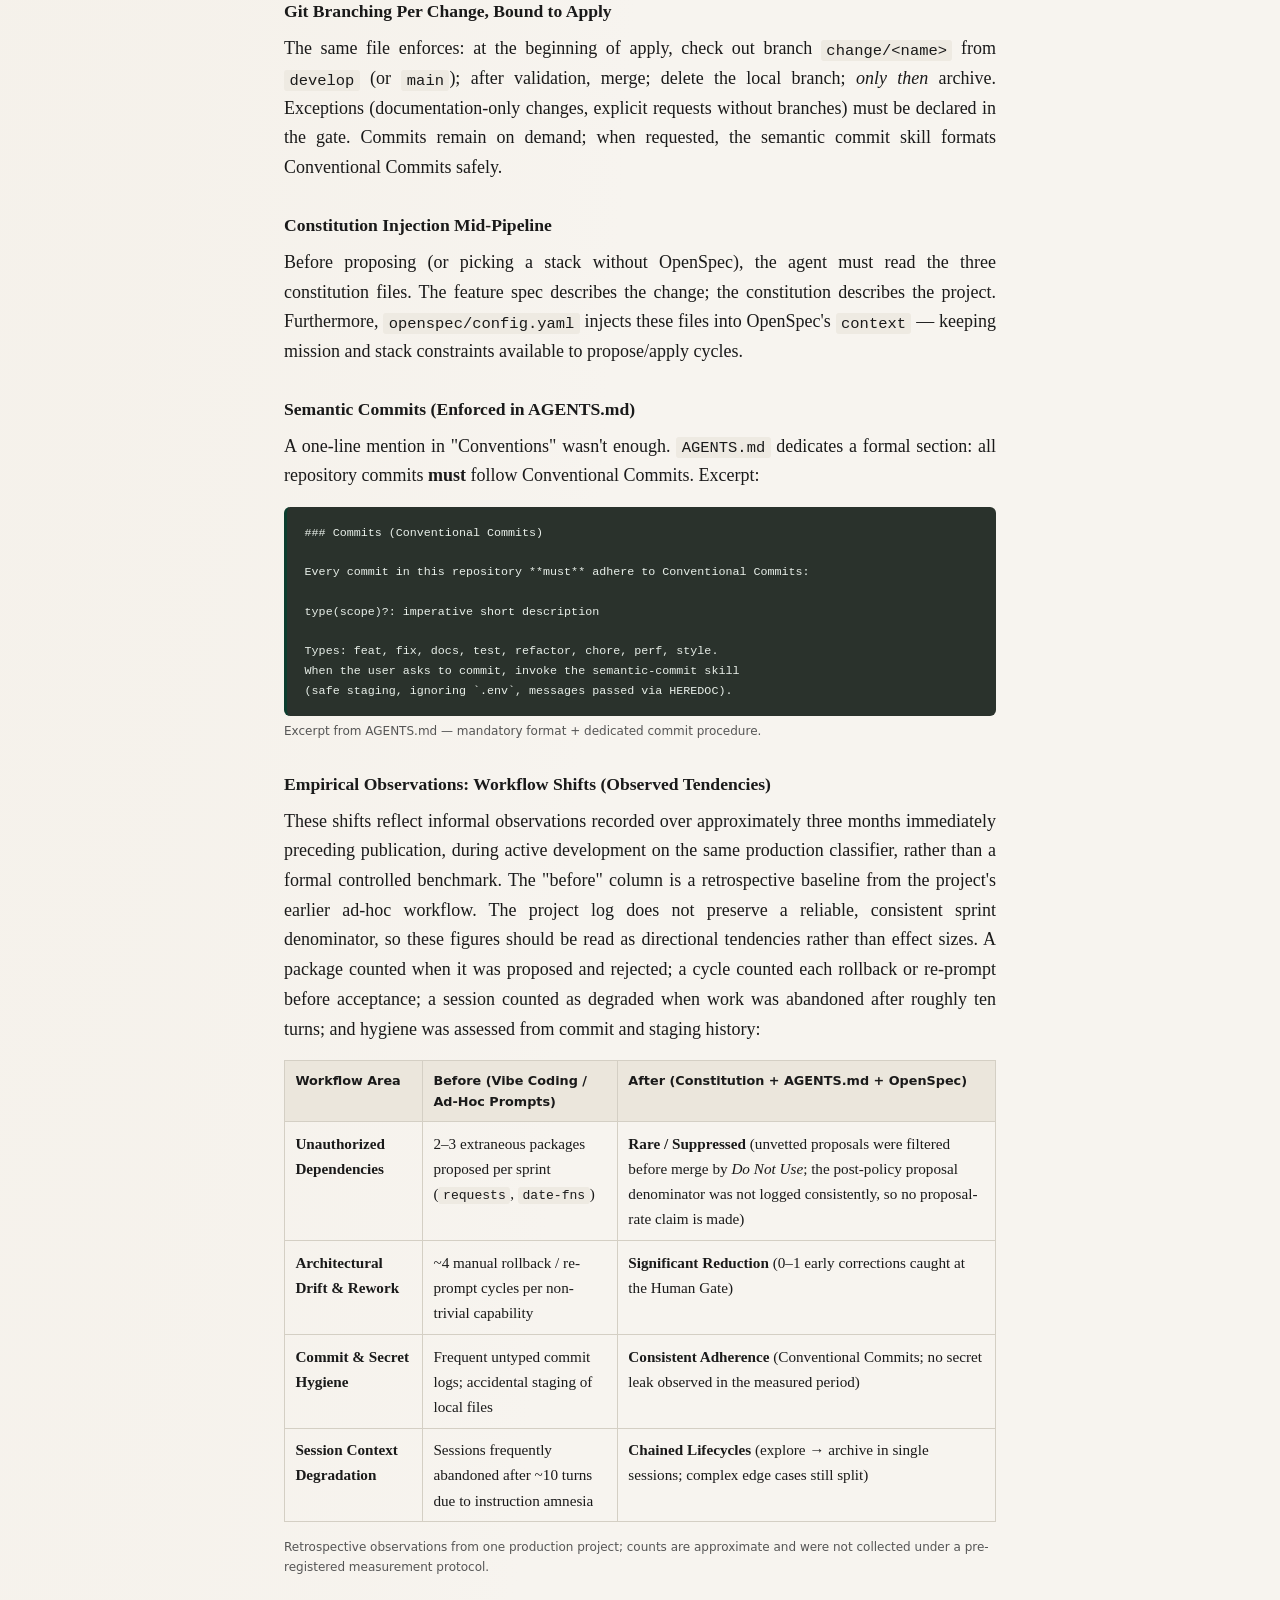
==== commit ddbb9392: "docs(beyond-vibe-coding): calibrate reading time to 35-45 min based on word count" ====
--- a/beyond-vibe-coding.html
+++ b/beyond-vibe-coding.html
@@ -344,10 +344,11 @@
                 <span class="separator">•</span>
                 <span class="date">October 2026</span>
                 <span class="separator">•</span>
-                <span class="reading-time">⏱️ 15 min read</span>
+                <span class="reading-time">⏱️ 35–45 min read</span>
                 <span class="separator">•</span>
                 <span class="views-badge" title="Page views">
-                    <img src="https://api.visitorbadge.io/api/visitors?path=https%3A%2F%2Femerson-diego.github.io%2Fbeyond-vibe-coding.html&label=views&labelColor=%23555555&countColor=%230b3d2e" alt="Page views" />
+                    <img src="https://api.visitorbadge.io/api/visitors?path=https%3A%2F%2Femerson-diego.github.io%2Fbeyond-vibe-coding.html&label=views&labelColor=%23555555&countColor=%230b3d2e"
+                        alt="Page views" />
                 </span>
             </div>
         </header>
@@ -356,11 +357,27 @@
             <section id="tldr">
                 <h3>Executive Summary (TL;DR)</h3>
                 <ul>
-                    <li><strong>The Core Problem:</strong> Unconstrained "vibe coding" quickly degenerates in production environments because long or underspecified conversational workflows can suffer from context overload, positional attention effects, and instruction drift, resulting in stack drift, unwanted dependencies, and plausible but incorrect changes.</li>
-                    <li><strong>The Triad Architecture:</strong> Systemic stability is enforced by separating concerns across three decoupled layers: a permanent <strong>Project Constitution</strong> (mission, stack, roadmap), an operational conductor (<strong>AGENTS.md</strong>), and task-scoped delta contracts (<strong>OpenSpec</strong>).</li>
-                    <li><strong>The Reading Spectrum:</strong> The engineer does not waste cognitive bandwidth manually reading repetitive boilerplate; manual scrutiny is concentrated strictly on core domain invariants and state contracts, while automated harnesses (strict typing, mutation tests, and negative constraints) bound the execution perimeter.</li>
-                    <li><strong>Brownfield-First Pragmatism:</strong> Rather than demanding an impossible upfront audit of massive legacy systems, OpenSpec operates strictly via incremental delta specifications (<span class="path">ADDED</span>, <span class="path">MODIFIED</span>, <span class="path">REMOVED</span>) that organically map system architecture sprint by sprint upon archival.</li>
-                    <li><strong>Scope &amp; Pragmatic Adoption:</strong> What follows is an account of what has worked for me in my specific operating circumstances (a solo engineer maintaining mission-critical services). I do not dogmatically use every tool or ceremony across every project; I continuously assess each codebase to adopt only what genuinely adds value and justifies the overhead.</li>
+                    <li><strong>The Core Problem:</strong> Unconstrained "vibe coding" quickly degenerates in production
+                        environments because long or underspecified conversational workflows can suffer from context
+                        overload, positional attention effects, and instruction drift, resulting in stack drift,
+                        unwanted dependencies, and plausible but incorrect changes.</li>
+                    <li><strong>The Triad Architecture:</strong> Systemic stability is enforced by separating concerns
+                        across three decoupled layers: a permanent <strong>Project Constitution</strong> (mission,
+                        stack, roadmap), an operational conductor (<strong>AGENTS.md</strong>), and task-scoped delta
+                        contracts (<strong>OpenSpec</strong>).</li>
+                    <li><strong>The Reading Spectrum:</strong> The engineer does not waste cognitive bandwidth manually
+                        reading repetitive boilerplate; manual scrutiny is concentrated strictly on core domain
+                        invariants and state contracts, while automated harnesses (strict typing, mutation tests, and
+                        negative constraints) bound the execution perimeter.</li>
+                    <li><strong>Brownfield-First Pragmatism:</strong> Rather than demanding an impossible upfront audit
+                        of massive legacy systems, OpenSpec operates strictly via incremental delta specifications
+                        (<span class="path">ADDED</span>, <span class="path">MODIFIED</span>, <span
+                            class="path">REMOVED</span>) that organically map system architecture sprint by sprint upon
+                        archival.</li>
+                    <li><strong>Scope &amp; Pragmatic Adoption:</strong> What follows is an account of what has worked
+                        for me in my specific operating circumstances. I do not dogmatically use every tool or ceremony
+                        across every project; I continuously assess each codebase to adopt only what genuinely adds
+                        value and justifies the overhead.</li>
                 </ul>
             </section>
 
@@ -387,38 +404,61 @@
                 </p>
                 <ul>
                     <li>
-                        <strong>Context-specific experience:</strong> This article documents what has worked for me and what I actively use in my specific circumstances — primarily as a solo engineer maintaining production machine-learning and backend services with strict reliability boundaries. It is an empirical field report, not a universal dogma or a one-size-fits-all prescription for every engineering organization.
-                    </li>
-                    <li>
-                        <strong>Selective, pragmatic adoption:</strong> I do not necessarily use all of these practices or artifacts in every project. Imposing the full triad (constitution, <span class="path">AGENTS.md</span>, and OpenSpec) onto an exploratory spike, a simple script, or a low-risk internal tool would be pure over-engineering. In practice, I deliberately evaluate each codebase's lifespan, complexity, and blast radius to decide which controls are genuinely worth their operational weight.
+                        <strong>Context-specific experience:</strong> This article documents what has worked for me and
+                        what I actively use in my specific circumstances — primarily as a solo engineer maintaining
+                        production machine-learning and backend services with strict reliability boundaries. It is an
+                        empirical field report, not a universal dogma or a one-size-fits-all prescription for every
+                        engineering organization.
+                    </li>
+                    <li>
+                        <strong>Selective, pragmatic adoption:</strong> I do not necessarily use all of these practices
+                        or artifacts in every project. Imposing the full triad (constitution, <span
+                            class="path">AGENTS.md</span>, and OpenSpec) onto an exploratory spike, a simple script, or
+                        a low-risk internal tool would be pure over-engineering. In practice, I deliberately evaluate
+                        each codebase's lifespan, complexity, and blast radius to decide which controls are genuinely
+                        worth their operational weight.
                     </li>
                 </ul>
                 <p>
-                    <strong>What is original in this article:</strong> not a new tool or a new specification language, but a concrete operating model that binds a
-                    project constitution to <span class="path">AGENTS.md</span> as the orchestration layer for an OpenSpec change lifecycle, with a deliberate
-                    <strong>Human Gate</strong> for consequential actions and a <strong>negative contract</strong> — the stack's explicit <em>Do Not Use</em>
-                    table — to constrain dependency and architecture drift. OpenSpec, <span class="path">AGENTS.md</span>, and the cited practices are external
-                    building blocks; the contribution here is their repository-specific composition, along with the observed trade-offs and evidence from using it.
+                    <strong>What is original in this article:</strong> not a new tool or a new specification language,
+                    but a concrete operating model that binds a
+                    project constitution to <span class="path">AGENTS.md</span> as the orchestration layer for an
+                    OpenSpec change lifecycle, with a deliberate
+                    <strong>Human Gate</strong> for consequential actions and a <strong>negative contract</strong> — the
+                    stack's explicit <em>Do Not Use</em>
+                    table — to constrain dependency and architecture drift. OpenSpec, <span
+                        class="path">AGENTS.md</span>, and the cited practices are external
+                    building blocks; the contribution here is their repository-specific composition, along with the
+                    observed trade-offs and evidence from using it.
                 </p>
                 <p>
                     A while ago, Andrej Karpathy coined the term <em>vibe coding</em> for that
                     habit of casually firing prompts, accepting whatever the tool spits back,
                     and moving along as long as it "compiles." That works for throwaway prototypes.
-                    In a production service with shared GPUs, strict HTTP contracts, and downstream
-                    datalake clients, vibe turns into compounding debt: the agent invents stacks,
-                    inflates scope, writes outside the repository, and forgets agreements made yesterday.
+                    In a production system, that habit quickly becomes compounding debt. The agent may
+                    drift from the approved stack, widen the scope, cross repository boundaries, and lose
+                    track of decisions made earlier in the work.
                 </p>
                 <p>
                     This illusion clashed with one of the most heated debates in the industry: the controversy
                     surrounding <strong>Boris Cherny</strong> (Anthropic engineer and creator of Claude Code)
-                    and the provocative phrase <a href="https://www.youtube.com/watch?v=We7BZVKbCVw" target="_blank" rel="noopener"><em>“coding is solved.”</em></a> The developer community reacted strongly,
+                    and the provocative phrase <a href="https://www.youtube.com/watch?v=We7BZVKbCVw" target="_blank"
+                        rel="noopener"><em>“coding is solved.”</em></a> The developer community reacted strongly,
                     yet the core argument is undeniable: the mechanical emission of syntax has ceased to be
                     software engineering's primary bottleneck. If generating code has become cheap and instantaneous,
-                    the center of gravity has shifted toward what truly sustains a system — <strong>architecture</strong>,
-                    <strong>scale</strong>, <strong>complex debugging</strong>, and <strong>defining precisely what to build</strong>.
-                </p>
-                <p>
-                    When syntax generation is essentially commoditized, the central failure mode is no longer a syntax error, but a semantic divergence between the architect's mental model and the model's probabilistic assumptions — a breakdown in <strong>Intent Fidelity</strong>. In Spec-Driven Development, our relationship with AI shifts fundamentally: the engineer authoritatively specifies the formal intent, domain constraints, and input/output contracts in Markdown, while the coding agent acts like a <strong>semantic compiler</strong>, translating high-level contracts into executable code. If the intent at the input is ambiguous or unanchored, it can produce the wrong system at terrifying speed.
+                    the center of gravity has shifted toward what truly sustains a system —
+                    <strong>architecture</strong>,
+                    <strong>scale</strong>, <strong>complex debugging</strong>, and <strong>defining precisely what to
+                        build</strong>.
+                </p>
+                <p>
+                    When syntax generation is essentially commoditized, the central failure mode is no longer a syntax
+                    error, but a semantic divergence between the architect's mental model and the model's probabilistic
+                    assumptions — a breakdown in <strong>Intent Fidelity</strong>. In Spec-Driven Development, our
+                    relationship with AI shifts fundamentally: the engineer authoritatively specifies the formal intent,
+                    domain constraints, and input/output contracts in Markdown, while the coding agent acts like a
+                    <strong>semantic compiler</strong>, translating high-level contracts into executable code. If the
+                    intent at the input is ambiguous or unanchored, it can produce the wrong system at terrifying speed.
                 </p>
                 <p>
                     What changed in my everyday practice wasn't "using more AI." It was
@@ -428,7 +468,12 @@
                     fills the vacuum with overconfident guesswork.
                 </p>
                 <p>
-                    In my experience, <strong>Cursor</strong> has delivered the best return on investment of any AI coding tool I have used. This is a personal, non-sponsored assessment rather than a controlled comparison or a claim that Cursor is universally superior. Its value for me is that it makes repository-aware agent work practical by bringing project context, rules, skills, editing, and validation into the same loop. The tool is only the multiplier; the durable advantage comes from the constitution, the workflow, and the engineer's ability to evaluate the result.
+                    In my experience, <strong>Cursor</strong> has delivered the best return on investment of any AI
+                    coding tool I have used. This is a personal, non-sponsored assessment rather than a controlled
+                    comparison or a claim that Cursor is universally superior. Its value for me is that it makes
+                    repository-aware agent work practical by bringing project context, rules, skills, editing, and
+                    validation into the same loop. The tool is only the multiplier; the durable advantage comes from the
+                    constitution, the workflow, and the engineer's ability to evaluate the result.
                 </p>
             </section>
 
@@ -436,91 +481,134 @@
                 <h2>The Methodology Cycle: The Engineer as Pilot and Architect</h2>
 
                 <p>
-                    <strong>Workflow Summary:</strong> AI-assisted software development does not mean blindly delegating solutions. It means operating as a critical architect and pilot through an iterative 4-stage lifecycle: <strong>Understand the Problem &rarr; Evaluate Candidate Architectures &rarr; Loop (Implement &amp; Learn &rarr; Validate) &rarr; Deliver</strong>. The velocity and efficacy of this workflow are directly proportional to the engineer's technical depth — and the implementation loop itself becomes an active engine for continuous learning and repertoire expansion.
+                    <strong>Workflow Summary:</strong> AI-assisted software development does not mean blindly delegating
+                    solutions. It means operating as a critical architect and pilot through an iterative 4-stage
+                    lifecycle: <strong>Understand the Problem &rarr; Evaluate Candidate Architectures &rarr; Loop
+                        (Implement &amp; Learn &rarr; Validate) &rarr; Deliver</strong>. The velocity and efficacy of
+                    this workflow are directly proportional to the engineer's technical depth — and the implementation
+                    loop itself becomes an active engine for continuous learning and repertoire expansion.
                 </p>
 
                 <div class="diagram-container">
-                    <svg xmlns="http://www.w3.org/2000/svg" viewBox="0 0 780 270" width="100%" height="auto" role="img" aria-label="AI-Assisted Methodology Cycle Diagram">
+                    <svg xmlns="http://www.w3.org/2000/svg" viewBox="0 0 780 270" width="100%" height="auto" role="img"
+                        aria-label="AI-Assisted Methodology Cycle Diagram">
                         <defs>
-                            <marker id="arrow" viewBox="0 0 10 10" refX="6" refY="5" markerWidth="6" markerHeight="6" orient="auto-start-reverse">
+                            <marker id="arrow" viewBox="0 0 10 10" refX="6" refY="5" markerWidth="6" markerHeight="6"
+                                orient="auto-start-reverse">
                                 <path d="M 0 1 L 10 5 L 0 9 z" fill="#0b3d2e" />
                             </marker>
-                            <marker id="arrow-loop" viewBox="0 0 10 10" refX="6" refY="5" markerWidth="6" markerHeight="6" orient="auto-start-reverse">
+                            <marker id="arrow-loop" viewBox="0 0 10 10" refX="6" refY="5" markerWidth="6"
+                                markerHeight="6" orient="auto-start-reverse">
                                 <path d="M 0 1 L 10 5 L 0 9 z" fill="#b45309" />
                             </marker>
                             <filter id="soft-shadow" x="-5%" y="-5%" width="110%" height="115%">
-                                <feDropShadow dx="0" dy="2" stdDeviation="3" flood-opacity="0.06"/>
+                                <feDropShadow dx="0" dy="2" stdDeviation="3" flood-opacity="0.06" />
                             </filter>
                         </defs>
 
                         <!-- Step 1 -->
                         <g transform="translate(15, 60)">
-                            <rect width="145" height="120" rx="8" fill="#fffdf9" stroke="#d4cfc4" stroke-width="1.5" filter="url(#soft-shadow)"/>
-                            <rect width="145" height="4" rx="2" fill="#0b3d2e"/>
-                            <text x="72" y="32" text-anchor="middle" font-family="ui-sans-serif, system-ui, sans-serif" font-size="18">🎯</text>
-                            <text x="72" y="54" text-anchor="middle" font-family="ui-sans-serif, system-ui, sans-serif" font-weight="700" font-size="11.5" fill="#0b3d2e">1. Understand Problem</text>
-                            <text x="72" y="75" text-anchor="middle" font-family="ui-sans-serif, system-ui, sans-serif" font-size="10.5" fill="#555">Business rules,</text>
-                            <text x="72" y="90" text-anchor="middle" font-family="ui-sans-serif, system-ui, sans-serif" font-size="10.5" fill="#555">boundaries &amp; value</text>
+                            <rect width="145" height="120" rx="8" fill="#fffdf9" stroke="#d4cfc4" stroke-width="1.5"
+                                filter="url(#soft-shadow)" />
+                            <rect width="145" height="4" rx="2" fill="#0b3d2e" />
+                            <text x="72" y="32" text-anchor="middle" font-family="ui-sans-serif, system-ui, sans-serif"
+                                font-size="18">🎯</text>
+                            <text x="72" y="54" text-anchor="middle" font-family="ui-sans-serif, system-ui, sans-serif"
+                                font-weight="700" font-size="11.5" fill="#0b3d2e">1. Understand Problem</text>
+                            <text x="72" y="75" text-anchor="middle" font-family="ui-sans-serif, system-ui, sans-serif"
+                                font-size="10.5" fill="#555">Business rules,</text>
+                            <text x="72" y="90" text-anchor="middle" font-family="ui-sans-serif, system-ui, sans-serif"
+                                font-size="10.5" fill="#555">boundaries &amp; value</text>
                         </g>
 
                         <!-- Arrow 1 -> 2 -->
-                        <line x1="160" y1="120" x2="185" y2="120" stroke="#0b3d2e" stroke-width="2" marker-end="url(#arrow)"/>
+                        <line x1="160" y1="120" x2="185" y2="120" stroke="#0b3d2e" stroke-width="2"
+                            marker-end="url(#arrow)" />
 
                         <!-- Step 2 -->
                         <g transform="translate(185, 60)">
-                            <rect width="145" height="120" rx="8" fill="#fffdf9" stroke="#d4cfc4" stroke-width="1.5" filter="url(#soft-shadow)"/>
-                            <rect width="145" height="4" rx="2" fill="#0b3d2e"/>
-                            <text x="72" y="32" text-anchor="middle" font-family="ui-sans-serif, system-ui, sans-serif" font-size="18">🏛️</text>
-                            <text x="72" y="54" text-anchor="middle" font-family="ui-sans-serif, system-ui, sans-serif" font-weight="700" font-size="11.5" fill="#0b3d2e">2. Evaluate Architectures</text>
-                            <text x="72" y="75" text-anchor="middle" font-family="ui-sans-serif, system-ui, sans-serif" font-size="10.5" fill="#555">Compare options,</text>
-                            <text x="72" y="90" text-anchor="middle" font-family="ui-sans-serif, system-ui, sans-serif" font-size="10.5" fill="#555">trade-offs &amp; limits</text>
+                            <rect width="145" height="120" rx="8" fill="#fffdf9" stroke="#d4cfc4" stroke-width="1.5"
+                                filter="url(#soft-shadow)" />
+                            <rect width="145" height="4" rx="2" fill="#0b3d2e" />
+                            <text x="72" y="32" text-anchor="middle" font-family="ui-sans-serif, system-ui, sans-serif"
+                                font-size="18">🏛️</text>
+                            <text x="72" y="54" text-anchor="middle" font-family="ui-sans-serif, system-ui, sans-serif"
+                                font-weight="700" font-size="11.5" fill="#0b3d2e">2. Evaluate Architectures</text>
+                            <text x="72" y="75" text-anchor="middle" font-family="ui-sans-serif, system-ui, sans-serif"
+                                font-size="10.5" fill="#555">Compare options,</text>
+                            <text x="72" y="90" text-anchor="middle" font-family="ui-sans-serif, system-ui, sans-serif"
+                                font-size="10.5" fill="#555">trade-offs &amp; limits</text>
                         </g>
 
                         <!-- Arrow 2 -> 3 -->
-                        <line x1="330" y1="120" x2="355" y2="120" stroke="#0b3d2e" stroke-width="2" marker-end="url(#arrow)"/>
+                        <line x1="330" y1="120" x2="355" y2="120" stroke="#0b3d2e" stroke-width="2"
+                            marker-end="url(#arrow)" />
 
                         <!-- Subgraph LOOP -->
                         <g transform="translate(355, 18)">
-                            <rect width="240" height="235" rx="10" fill="#f4efe6" stroke="#0b3d2e" stroke-width="1.2" stroke-dasharray="4,4"/>
-                            <text x="120" y="24" text-anchor="middle" font-family="ui-sans-serif, system-ui, sans-serif" font-weight="700" font-size="10.5" fill="#0b3d2e" letter-spacing="0.05em">🔁 CONTINUOUS EXECUTION LOOP</text>
-                            
+                            <rect width="240" height="235" rx="10" fill="#f4efe6" stroke="#0b3d2e" stroke-width="1.2"
+                                stroke-dasharray="4,4" />
+                            <text x="120" y="24" text-anchor="middle" font-family="ui-sans-serif, system-ui, sans-serif"
+                                font-weight="700" font-size="10.5" fill="#0b3d2e" letter-spacing="0.05em">🔁 CONTINUOUS
+                                EXECUTION LOOP</text>
+
                             <!-- Step 3A -->
                             <g transform="translate(15, 38)">
-                                <rect width="210" height="66" rx="6" fill="#fffdf9" stroke="#d4cfc4" stroke-width="1.2" filter="url(#soft-shadow)"/>
-                                <text x="18" y="23" font-family="ui-sans-serif, system-ui, sans-serif" font-weight="700" font-size="11.5" fill="#0b3d2e">⚙️ 3. Implement &amp; Learn</text>
-                                <text x="18" y="42" font-family="ui-sans-serif, system-ui, sans-serif" font-size="10" fill="#555">Atomic generation + active</text>
-                                <text x="18" y="55" font-family="ui-sans-serif, system-ui, sans-serif" font-size="10" fill="#555">learning with the agent</text>
+                                <rect width="210" height="66" rx="6" fill="#fffdf9" stroke="#d4cfc4" stroke-width="1.2"
+                                    filter="url(#soft-shadow)" />
+                                <text x="18" y="23" font-family="ui-sans-serif, system-ui, sans-serif" font-weight="700"
+                                    font-size="11.5" fill="#0b3d2e">⚙️ 3. Implement &amp; Learn</text>
+                                <text x="18" y="42" font-family="ui-sans-serif, system-ui, sans-serif" font-size="10"
+                                    fill="#555">Atomic generation + active</text>
+                                <text x="18" y="55" font-family="ui-sans-serif, system-ui, sans-serif" font-size="10"
+                                    fill="#555">learning with the agent</text>
                             </g>
 
                             <!-- Internal arrow to Validate -->
-                            <line x1="100" y1="104" x2="100" y2="132" stroke="#0b3d2e" stroke-width="2" marker-end="url(#arrow)"/>
+                            <line x1="100" y1="104" x2="100" y2="132" stroke="#0b3d2e" stroke-width="2"
+                                marker-end="url(#arrow)" />
 
                             <!-- Step 3B -->
                             <g transform="translate(15, 134)">
-                                <rect width="210" height="66" rx="6" fill="#fffdf9" stroke="#d4cfc4" stroke-width="1.2" filter="url(#soft-shadow)"/>
-                                <text x="18" y="23" font-family="ui-sans-serif, system-ui, sans-serif" font-weight="700" font-size="11.5" fill="#0b3d2e">🧪 Validate</text>
-                                <text x="18" y="42" font-family="ui-sans-serif, system-ui, sans-serif" font-size="10" fill="#555">Automated tests, typing,</text>
-                                <text x="18" y="55" font-family="ui-sans-serif, system-ui, sans-serif" font-size="10" fill="#555">linters &amp; edge cases</text>
+                                <rect width="210" height="66" rx="6" fill="#fffdf9" stroke="#d4cfc4" stroke-width="1.2"
+                                    filter="url(#soft-shadow)" />
+                                <text x="18" y="23" font-family="ui-sans-serif, system-ui, sans-serif" font-weight="700"
+                                    font-size="11.5" fill="#0b3d2e">🧪 Validate</text>
+                                <text x="18" y="42" font-family="ui-sans-serif, system-ui, sans-serif" font-size="10"
+                                    fill="#555">Automated tests, typing,</text>
+                                <text x="18" y="55" font-family="ui-sans-serif, system-ui, sans-serif" font-size="10"
+                                    fill="#555">linters &amp; edge cases</text>
                             </g>
 
                             <!-- Return arrow: Adjustments / Failures -->
-                            <path d="M 175 134 C 200 128, 200 110, 175 104" fill="none" stroke="#b45309" stroke-width="1.8" stroke-dasharray="3,3" marker-end="url(#arrow-loop)"/>
-                            <text x="206" y="121" text-anchor="middle" font-family="ui-sans-serif, system-ui, sans-serif" font-size="8.5" font-weight="600" fill="#b45309">Adjust / Fix</text>
+                            <path d="M 175 134 C 200 128, 200 110, 175 104" fill="none" stroke="#b45309"
+                                stroke-width="1.8" stroke-dasharray="3,3" marker-end="url(#arrow-loop)" />
+                            <text x="206" y="121" text-anchor="middle"
+                                font-family="ui-sans-serif, system-ui, sans-serif" font-size="8.5" font-weight="600"
+                                fill="#b45309">Adjust / Fix</text>
                         </g>
 
                         <!-- Arrow 3 -> 4 (Criteria Met) -->
-                        <path d="M 595 174 L 624 174 L 624 120 L 640 120" fill="none" stroke="#0b3d2e" stroke-width="2" marker-end="url(#arrow)"/>
-                        <text x="618" y="104" text-anchor="middle" font-family="ui-sans-serif, system-ui, sans-serif" font-size="9" font-weight="600" fill="#0b3d2e">Criteria</text>
-                        <text x="618" y="115" text-anchor="middle" font-family="ui-sans-serif, system-ui, sans-serif" font-size="9" font-weight="600" fill="#0b3d2e">Met</text>
+                        <path d="M 595 174 L 624 174 L 624 120 L 640 120" fill="none" stroke="#0b3d2e" stroke-width="2"
+                            marker-end="url(#arrow)" />
+                        <text x="618" y="104" text-anchor="middle" font-family="ui-sans-serif, system-ui, sans-serif"
+                            font-size="9" font-weight="600" fill="#0b3d2e">Criteria</text>
+                        <text x="618" y="115" text-anchor="middle" font-family="ui-sans-serif, system-ui, sans-serif"
+                            font-size="9" font-weight="600" fill="#0b3d2e">Met</text>
 
                         <!-- Step 4 -->
                         <g transform="translate(640, 60)">
-                            <rect width="125" height="120" rx="8" fill="#fffdf9" stroke="#d4cfc4" stroke-width="1.5" filter="url(#soft-shadow)"/>
-                            <rect width="125" height="4" rx="2" fill="#0b3d2e"/>
-                            <text x="62" y="32" text-anchor="middle" font-family="ui-sans-serif, system-ui, sans-serif" font-size="18">🚀</text>
-                            <text x="62" y="54" text-anchor="middle" font-family="ui-sans-serif, system-ui, sans-serif" font-weight="700" font-size="12" fill="#0b3d2e">4. Deliver</text>
-                            <text x="62" y="75" text-anchor="middle" font-family="ui-sans-serif, system-ui, sans-serif" font-size="10.5" fill="#555">Pull Request,</text>
-                            <text x="62" y="90" text-anchor="middle" font-family="ui-sans-serif, system-ui, sans-serif" font-size="10.5" fill="#555">docs &amp; alignment</text>
+                            <rect width="125" height="120" rx="8" fill="#fffdf9" stroke="#d4cfc4" stroke-width="1.5"
+                                filter="url(#soft-shadow)" />
+                            <rect width="125" height="4" rx="2" fill="#0b3d2e" />
+                            <text x="62" y="32" text-anchor="middle" font-family="ui-sans-serif, system-ui, sans-serif"
+                                font-size="18">🚀</text>
+                            <text x="62" y="54" text-anchor="middle" font-family="ui-sans-serif, system-ui, sans-serif"
+                                font-weight="700" font-size="12" fill="#0b3d2e">4. Deliver</text>
+                            <text x="62" y="75" text-anchor="middle" font-family="ui-sans-serif, system-ui, sans-serif"
+                                font-size="10.5" fill="#555">Pull Request,</text>
+                            <text x="62" y="90" text-anchor="middle" font-family="ui-sans-serif, system-ui, sans-serif"
+                                font-size="10.5" fill="#555">docs &amp; alignment</text>
                         </g>
                     </svg>
                 </div>
@@ -530,57 +618,84 @@
                 <h4>1. Understand the Problem</h4>
                 <ul>
                     <li>
-                        <strong>Before typing a substantial implementation prompt:</strong> define enough of the functional requirements, use cases, boundaries, and business constraints to choose the next responsible step (<em>"The hardest single part of building a software system is deciding precisely what to build"</em> — Fred Brooks).
-                    </li>
-                    <li>
-                        <strong>Without problem clarity:</strong> AI will simply produce plausible-sounding answers for the wrong problem, automating waste at unprecedented speed.
+                        <strong>Before typing a substantial implementation prompt:</strong> define enough of the
+                        functional requirements, use cases, boundaries, and business constraints to choose the next
+                        responsible step (<em>"The hardest single part of building a software system is deciding
+                            precisely what to build"</em> — Fred Brooks).
+                    </li>
+                    <li>
+                        <strong>Without problem clarity:</strong> AI will simply produce plausible-sounding answers for
+                        the wrong problem, automating waste at unprecedented speed.
                     </li>
                 </ul>
 
                 <h4>2. Evaluate Candidate Architectures</h4>
                 <ul>
                     <li>
-                        <strong>Multiple Solutions:</strong> Never accept the first suggestion blindly. Use AI to surface and contrast 2 to 3 architectural designs (e.g., event-driven vs. synchronous processing, deterministic code vs. LLM heuristics).
-                    </li>
-                    <li>
-                        <strong>Trade-off Analysis:</strong> Weigh latency, infrastructure cost, maintainability, and the cost of future change — as Grady Booch emphasized in his foundational work on architecture, modular decomposition exists primarily to control the cost and cognitive complexity of software evolution. The final decision always rests with the human engineer.
+                        <strong>Multiple Solutions:</strong> Never accept the first suggestion blindly. Use AI to
+                        surface and contrast 2 to 3 architectural designs (e.g., event-driven vs. synchronous
+                        processing, deterministic code vs. LLM heuristics).
+                    </li>
+                    <li>
+                        <strong>Trade-off Analysis:</strong> Weigh latency, infrastructure cost, maintainability, and
+                        the cost of future change — as Grady Booch emphasized in his foundational work on architecture,
+                        modular decomposition exists primarily to control the cost and cognitive complexity of software
+                        evolution. The final decision always rests with the human engineer.
                     </li>
                 </ul>
 
                 <h4>3. Loop: Implement &amp; Learn &rarr; Validate (Continuous Execution)</h4>
                 <ul>
                     <li>
-                        <strong>Atomic Modular Implementation:</strong> Avoid asking for entire systems in one prompt. Decompose architecture into modular tasks, requesting clean, focused, and strongly typed code.
+                        <strong>Atomic Modular Implementation:</strong> Avoid asking for entire systems in one prompt.
+                        Decompose architecture into modular tasks, requesting clean, focused, and strongly typed code.
                     </li>
                     <li>
                         <strong>Active Learning &amp; Domain Scrutiny:</strong>
                         <ul>
-                            <li><strong>Scrutinize the Core Domain:</strong> Treat AI as an interactive pair programmer on non-trivial logic. Never accept core business invariants, database migrations, or critical security boundaries without mastering their mechanics line by line.</li>
-                            <li><strong>Challenge patterns and decisions:</strong> Whenever the agent suggests a library, modern native primitive, or concurrency pattern, probe <em>why</em> it chose it over alternatives to sharpen your own architectural mental model.</li>
-                            <li><strong>Knowledge Feedback Loop:</strong> Implementing with AI becomes an active engine for continuous technical renewal, keeping your understanding of modern frameworks and language idioms razor-sharp.</li>
+                            <li><strong>Scrutinize the Core Domain:</strong> Treat AI as an interactive pair programmer
+                                on non-trivial logic. Never accept core business invariants, database migrations, or
+                                critical security boundaries without mastering their mechanics line by line.</li>
+                            <li><strong>Challenge patterns and decisions:</strong> Whenever the agent suggests a
+                                library, modern native primitive, or concurrency pattern, probe <em>why</em> it chose it
+                                over alternatives to sharpen your own architectural mental model.</li>
+                            <li><strong>Knowledge Feedback Loop:</strong> Implementing with AI becomes an active engine
+                                for continuous technical renewal, keeping your understanding of modern frameworks and
+                                language idioms razor-sharp.</li>
                         </ul>
                     </li>
                     <li>
-                        <p><strong>Immediate and Layered Validation:</strong> Testing is not a final ceremony in this workflow; it is the feedback loop that allows the agent and engineer to converge safely. I value automated tests for fast, repeatable regression detection, and manual validation for the aspects that cannot be fully captured by assertions.</p>
+                        <p><strong>Immediate and Layered Validation:</strong> Testing is not a final ceremony in this
+                            workflow; it is the feedback loop that allows the agent and engineer to converge safely. I
+                            value automated tests for fast, repeatable regression detection, and manual validation for
+                            the aspects that cannot be fully captured by assertions.</p>
                         <ul class="validation-checks">
                             <li>Run unit and integration tests before proceeding to the next unit.</li>
-                            <li>Run end-to-end (E2E) tests at capability boundaries, covering the real path through the relevant services, APIs, persistence, and external contracts.</li>
-                            <li>Verify linters, static typing, and actively probe edge cases models commonly overlook.</li>
-                            <li>After the automated suite is green, perform manual acceptance and exploratory validation against the change's acceptance criteria. Exercise the real user or operator workflow, failure recovery, observable behavior, and security-sensitive paths.</li>
-                            <li>On failure, feed back the error with complete context and iterate in the loop until fully compliant.</li>
+                            <li>Run end-to-end (E2E) tests at capability boundaries, covering the real path through the
+                                relevant services, APIs, persistence, and external contracts.</li>
+                            <li>Verify linters, static typing, and actively probe edge cases models commonly overlook.
+                            </li>
+                            <li>After the automated suite is green, perform manual acceptance and exploratory validation
+                                against the change's acceptance criteria. Exercise the real user or operator workflow,
+                                failure recovery, observable behavior, and security-sensitive paths.</li>
+                            <li>On failure, feed back the error with complete context and iterate in the loop until
+                                fully compliant.</li>
                         </ul>
                     </li>
                 </ul>
 
                 <figure class="diagram-container">
-                    <img src="images/validation-layers.svg" alt="Layered validation flow from unit tests through integration and end-to-end tests to manual acceptance and exploratory validation." />
-                    <figcaption class="caption">Each layer catches a different class of failure; feedback from every layer informs the next implementation slice.</figcaption>
+                    <img src="images/validation-layers.svg"
+                        alt="Layered validation flow from unit tests through integration and end-to-end tests to manual acceptance and exploratory validation." />
+                    <figcaption class="caption">Each layer catches a different class of failure; feedback from every
+                        layer informs the next implementation slice.</figcaption>
                 </figure>
 
                 <h4>4. Deliver</h4>
                 <ul>
                     <li>
-                        <strong>Communication and Handoff:</strong> Document architectural decisions, explain rationales, and generate self-explanatory Pull Requests with verified acceptance criteria.
+                        <strong>Communication and Handoff:</strong> Document architectural decisions, explain
+                        rationales, and generate self-explanatory Pull Requests with verified acceptance criteria.
                     </li>
                 </ul>
 
@@ -589,45 +704,60 @@
                     For this workflow to be fast, staying technically current is non-negotiable.
                 </blockquote>
                 <p>
-                    Artificial intelligence amplifies execution capacity, but it cannot replace the developer's foundational knowledge:
+                    Artificial intelligence amplifies execution capacity, but it cannot replace the developer's
+                    foundational knowledge:
                 </p>
                 <ol>
                     <li>
-                        <strong>Surgical Prompting:</strong> Engineers who know modern tools, libraries, and language primitives formulate crisp instructions, eliminating round-trips.
-                    </li>
-                    <li>
-                        <strong>Hallucination Detection:</strong> Only technically updated professionals quickly spot obsolete patterns, deprecated APIs, or fragile architectural choices proposed by the model.
-                    </li>
-                    <li>
-                        <strong>Decision Velocity:</strong> Deep familiarity with the ecosystem allows discarding unviable architectures in minutes, avoiding days trapped in sterile implementation loops.
-                    </li>
-                    <li>
-                        <strong>Vertical Anchoring (T-Shaped Profile):</strong> An AI agent's broad horizontal coverage only translates into robust software when anchored by the engineer's deep vertical expertise.
+                        <strong>Surgical Prompting:</strong> Engineers who know modern tools, libraries, and language
+                        primitives formulate crisp instructions, eliminating round-trips.
+                    </li>
+                    <li>
+                        <strong>Hallucination Detection:</strong> Only technically updated professionals quickly spot
+                        obsolete patterns, deprecated APIs, or fragile architectural choices proposed by the model.
+                    </li>
+                    <li>
+                        <strong>Decision Velocity:</strong> Deep familiarity with the ecosystem allows discarding
+                        unviable architectures in minutes, avoiding days trapped in sterile implementation loops.
+                    </li>
+                    <li>
+                        <strong>Vertical Anchoring (T-Shaped Profile):</strong> An AI agent's broad horizontal coverage
+                        only translates into robust software when anchored by the engineer's deep vertical expertise.
                     </li>
                 </ol>
 
                 <h3>Supporting Tools &amp; Automations</h3>
                 <ul>
                     <li>
-                        <strong>Reusability via Skills and Slash Commands:</strong> Standardized prompts for frequent workflows (generating semantic commits via <span class="path">git diff</span>, documenting PRs, or filing backlog cards). Skills reduce avoidable variance and make the intended procedure inspectable.
-                    </li>
-                    <li>
-                        <strong>Automated Code Review:</strong> Using CodeRabbit, specialized reviewer agents, and linters as an automated second line of defense to audit bugs, performance bottlenecks, and security flaws before final delivery.
+                        <strong>Reusability via Skills and Slash Commands:</strong> Standardized prompts for frequent
+                        workflows (generating semantic commits via <span class="path">git diff</span>, documenting PRs,
+                        or filing backlog cards). Skills reduce avoidable variance and make the intended procedure
+                        inspectable.
+                    </li>
+                    <li>
+                        <strong>Automated Code Review:</strong> Using CodeRabbit, specialized reviewer agents, and
+                        linters as an automated second line of defense to audit bugs, performance bottlenecks, and
+                        security flaws before final delivery.
                     </li>
                 </ul>
 
                 <h3>The Engineering Shift: From Reading Code to Imposing Extreme Constraints</h3>
                 <p>
-                    This shift isn't about adopting cooler tools; it is a fundamental break in how engineering discipline is enforced, echoed by veteran voices across the industry.
-                </p>
-                <p>
-                    In July 2026, <strong>Uncle Bob (Robert C. Martin)</strong> sparked widespread debate across the engineering community. The sequence matters:
+                    This shift isn't about adopting cooler tools; it is a fundamental break in how engineering
+                    discipline is enforced, echoed by veteran voices across the industry.
+                </p>
+                <p>
+                    In July 2026, <strong>Uncle Bob (Robert C. Martin)</strong> sparked widespread debate across the
+                    engineering community. The sequence matters:
                     on July 22, he summarized the position this way:
                 </p>
                 <blockquote>
-                    “I don't read the code AI produces, and I test and constrain it so thoroughly that I don't have to pray.”
+                    “I don't read the code AI produces, and I test and constrain it so thoroughly that I don't have to
+                    pray.”
                     <br />
-                    <small>— Robert C. Martin (post on X, July 22, 2026; quoted and discussed in <a href="https://gradientrage.com/ml/2026/09/01/read-the-code.html" target="_blank" rel="noopener">Gradient Rage</a>)</small>
+                    <small>— Robert C. Martin (post on X, July 22, 2026; quoted and discussed in <a
+                            href="https://gradientrage.com/ml/2026/09/01/read-the-code.html" target="_blank"
+                            rel="noopener">Gradient Rage</a>)</small>
                 </blockquote>
                 <p>
                     The following day, he expressed the same strategy more provocatively:
@@ -635,43 +765,79 @@
                 <blockquote>
                     “My current strategy is to not read any of the code written by my agents.”
                     <br />
-                    <small>— Robert C. Martin (<a href="https://x.com/unclebobmartin/status/2080257779395154409" target="_blank" rel="noopener">Post on X, July 23, 2026</a>; analysis on <a href="https://gradientrage.com/ml/2026/09/01/read-the-code.html" target="_blank" rel="noopener">Gradient Rage</a>)</small>
+                    <small>— Robert C. Martin (<a href="https://x.com/unclebobmartin/status/2080257779395154409"
+                            target="_blank" rel="noopener">Post on X, July 23, 2026</a>; analysis on <a
+                            href="https://gradientrage.com/ml/2026/09/01/read-the-code.html" target="_blank"
+                            rel="noopener">Gradient Rage</a>)</small>
                 </blockquote>
                 <p>
-                    A broader interpretation of Clean Code is that it should keep accidental complexity out of the way so engineers can focus on <em>thinking and deciding</em>. This perspective is compatible with a broader economic argument made by <a href="https://www.akitaonrails.com/en/2026/09/22/stop-making-excuses-and-ship-more-the-premise-changed/" target="_blank" rel="noopener"><strong>Fabio Akita</strong></a>: when the marginal cost of fixing code approaches zero, bureaucratic manual review loops may become software's costliest friction. DHH's statement supports the narrower claim that human-only review of critical code may be insufficient; the need to combine human comprehension with automated invariant checks is my engineering conclusion (<a href="https://x.com/dhh/status/2104542267281146357" target="_blank" rel="noopener">DHH on X, Sept 2026</a>).
-                </p>
-                <p>
-                    Akita's argument is narrower than "ship anything": he conditions faster deployment on tests, CI for every change,
-                    staging, feature flags, observability, and fast rollback. He also raises the bar for payments and health or
-                    physical-safety systems, already-run database migrations, and public libraries or packages. Finally, he presents
-                    evidence from projects he owns and operates alone. I therefore treat his position as a context-dependent
+                    A broader interpretation of Clean Code is that it should keep accidental complexity out of the way
+                    so engineers can focus on <em>thinking and deciding</em>. This perspective is compatible with a
+                    broader economic argument made by <a
+                        href="https://www.akitaonrails.com/en/2026/09/22/stop-making-excuses-and-ship-more-the-premise-changed/"
+                        target="_blank" rel="noopener"><strong>Fabio Akita</strong></a>: when the marginal cost of
+                    fixing code approaches zero, bureaucratic manual review loops may become software's costliest
+                    friction. DHH's statement supports the narrower claim that human-only review of critical code may be
+                    insufficient; the need to combine human comprehension with automated invariant checks is my
+                    engineering conclusion (<a href="https://x.com/dhh/status/2104542267281146357" target="_blank"
+                        rel="noopener">DHH on X, Sept 2026</a>).
+                </p>
+                <p>
+                    Akita's argument is narrower than "ship anything": he conditions faster deployment on tests, CI for
+                    every change,
+                    staging, feature flags, observability, and fast rollback. He also raises the bar for payments and
+                    health or
+                    physical-safety systems, already-run database migrations, and public libraries or packages. Finally,
+                    he presents
+                    evidence from projects he owns and operates alone. I therefore treat his position as a
+                    context-dependent
                     operational claim, not as a universal license to reduce review.
                 </p>
 
                 <h3>The Reading Spectrum: Where to Read vs. Where to Automate</h3>
                 <p>
-                    This brings us to the apparent contradiction: <em>Should engineers read agent-generated code or not?</em> The answer is not a binary dogma, but a calibrated decision matrix based on architectural risk:
+                    This brings us to the apparent contradiction: <em>Should engineers read agent-generated code or
+                        not?</em> The answer is not a binary dogma, but a calibrated decision matrix based on
+                    architectural risk:
                 </p>
                 <ul>
                     <li>
-                        <strong>The Semantic Core (Line-by-Line Scrutiny Paired with Automated Invariants):</strong> Business rules, state transition invariants, public API contracts, data migrations, and critical security boundaries. Here, delegating without line-by-line comprehension is engineering malpractice. Human review is combined with automated invariant tests, property-based testing, and schema validation because neither manual inspection nor generated tests are sufficient on their own.
-                    </li>
-                    <li>
-                        <strong>The Syntactic Perimeter (Extreme Constraints Replace Reading):</strong> Repetitive boilerplate, DTO transformations, adapter plumbing, and synthetic test suites. Reading thousands of lines of mechanical plumbing provides a false sense of security — human eyes tire quickly. Generated tests are not treated as independent evidence by default; mutation tests, contract tests, property-based tests, linter assertions, and negative constitutional rules provide additional checks. The harness bounds risk; it does not prove correctness universally.
+                        <strong>The Semantic Core (Line-by-Line Scrutiny Paired with Automated Invariants):</strong>
+                        Business rules, state transition invariants, public API contracts, data migrations, and critical
+                        security boundaries. Here, delegating without line-by-line comprehension is engineering
+                        malpractice. Human review is combined with automated invariant tests, property-based testing,
+                        and schema validation because neither manual inspection nor generated tests are sufficient on
+                        their own.
+                    </li>
+                    <li>
+                        <strong>The Syntactic Perimeter (Extreme Constraints Replace Reading):</strong> Repetitive
+                        boilerplate, DTO transformations, adapter plumbing, and synthetic test suites. Reading thousands
+                        of lines of mechanical plumbing provides a false sense of security — human eyes tire quickly.
+                        Generated tests are not treated as independent evidence by default; mutation tests, contract
+                        tests, property-based tests, linter assertions, and negative constitutional rules provide
+                        additional checks. The harness bounds risk; it does not prove correctness universally.
                     </li>
                 </ul>
                 <p>
-                    My position rejects both reckless vibe coding (reading nothing, validating nothing) and dogmatic manual inspection (wasting cognitive bandwidth on repetitive plumbing). When extreme behavioral constraints and architectural specifications tightly bind the perimeter, line-by-line reading of boilerplate is an expensive illusion. But the architectural model itself remains non-negotiably human. Automation replaces syntax reading; it never absolves architectural ownership.
-                </p>
-                <p>
-                    To operate this lifecycle frictionlessly without relying on manual memory every single session, the repository itself must supply the stable foundation. This is where the three core pillars of this article enter: the <strong>Constitution</strong>, <strong>AGENTS.md</strong>, and <strong>OpenSpec</strong>.
+                    My position rejects both reckless vibe coding (reading nothing, validating nothing) and dogmatic
+                    manual inspection (wasting cognitive bandwidth on repetitive plumbing). When extreme behavioral
+                    constraints and architectural specifications tightly bind the perimeter, line-by-line reading of
+                    boilerplate is an expensive illusion. But the architectural model itself remains non-negotiably
+                    human. Automation replaces syntax reading; it never absolves architectural ownership.
+                </p>
+                <p>
+                    To operate this lifecycle frictionlessly without relying on manual memory every single session, the
+                    repository itself must supply the stable foundation. This is where the three core pillars of this
+                    article enter: the <strong>Constitution</strong>, <strong>AGENTS.md</strong>, and
+                    <strong>OpenSpec</strong>.
                 </p>
             </section>
 
             <section id="constitution">
                 <h2>1. Constitution Before Features</h2>
                 <p>
-                    In <a href="https://www.youtube.com/watch?v=hy8UstR2NEg&amp;t=455s" target="_blank" rel="noopener">Spec-Driven Development (SDD)</a>, the idea of a
+                    In <a href="https://www.youtube.com/watch?v=hy8UstR2NEg&amp;t=455s" target="_blank"
+                        rel="noopener">Spec-Driven Development (SDD)</a>, the idea of a
                     <strong>project constitution</strong> is straightforward: three stable
                     documents that are not the feature spec of the week. In our repository,
                     they live in <span class="path">docs/constitution/</span>. The table below
@@ -691,7 +857,8 @@
                         </tr>
                         <tr>
                             <td><span class="path">tech-stack.md</span></td>
-                            <td>Stack, virtual environments, GPU/CPU constraints, testing rules — and what <em>not</em> to use</td>
+                            <td>Stack, virtual environments, GPU/CPU constraints, testing rules — and what <em>not</em>
+                                to use</td>
                         </tr>
                         <tr>
                             <td><span class="path">roadmap.md</span></td>
@@ -701,16 +868,20 @@
                 </table>
 
                 <p>
-                    To make the pattern reusable, this site also includes a small <a href="examples/agent-governance/README.md">sanitized public example</a>
-                    containing a project constitution and an <span class="path">AGENTS.md</span>. It is a teaching fixture, not a copy of the production
-                    repository: adapt the boundaries, commands, tests, and approval rules to the runtime and risk profile of your own system.
+                    To make the pattern reusable, this site also includes a small <a
+                        href="examples/agent-governance/README.md">sanitized public example</a>
+                    containing a project constitution and an <span class="path">AGENTS.md</span>. It is a teaching
+                    fixture, not a copy of the production
+                    repository: adapt the boundaries, commands, tests, and approval rules to the runtime and risk
+                    profile of your own system.
                 </p>
 
                 <h3>What Must Be in the Mission</h3>
                 <p>
                     A mission without named users turns into empty marketing. The agent needs to know
                     <strong>whom</strong> it is building for — and in this service, users are technical roles,
-                    not end-user citizens. An actual excerpt from our <span class="path">docs/constitution/mission.md</span>:
+                    not end-user citizens. An actual excerpt from our <span
+                        class="path">docs/constitution/mission.md</span>:
                 </p>
                 <pre class="sample"><code>## Users
 
@@ -728,15 +899,18 @@
                 <p class="caption">Example: named technical roles + explicit out-of-scope declarations.</p>
                 <ul>
                     <li><strong>Why</strong> — the core problem that justifies the repository's existence.</li>
-                    <li><strong>Users</strong> — who consumes and who operates the system; who is explicitly <em>not</em> a user.</li>
+                    <li><strong>Users</strong> — who consumes and who operates the system; who is explicitly
+                        <em>not</em> a user.</li>
                     <li><strong>Scope</strong> — what this specific codebase is responsible for delivering.</li>
-                    <li><strong>Out of Scope</strong> — the list that kills hallucinations. Without it, the agent will "complete" your product single-handedly.</li>
+                    <li><strong>Out of Scope</strong> — the list that kills hallucinations. Without it, the agent will
+                        "complete" your product single-handedly.</li>
                 </ul>
 
                 <h3>What Must Be in the Tech Stack</h3>
                 <p>
                     A tech stack document is not an installation tutorial. It is a technical contract — especially
-                    the <strong>Do Not Use</strong> table. From <span class="path">docs/constitution/tech-stack.md</span>:
+                    the <strong>Do Not Use</strong> table. From <span
+                        class="path">docs/constitution/tech-stack.md</span>:
                 </p>
                 <pre class="sample"><code>## Do Not Use
 
@@ -749,22 +923,46 @@
 | Writing outside repository root | Paths restricted under classifier root |</code></pre>
                 <p class="caption">Example: stack constraints structured as avoid &rarr; use instead.</p>
                 <ul>
-                    <li><strong>Runtime &amp; Dependencies</strong> — language versions, uv, virtual environments (and why there are two).</li>
+                    <li><strong>Runtime &amp; Dependencies</strong> — language versions, uv, virtual environments (and
+                        why there are two).</li>
                     <li><strong>Service Roles</strong> — gateway / decider / Julia; CPU vs. GPU allocation.</li>
-                    <li><strong>Launch &amp; Testing</strong> — execution scripts, Docker compose, smoke and quality test suites.</li>
-                    <li><strong>Do Not Use</strong> — the single section that most effectively suppresses unwanted agent creativity.</li>
-                    <li><strong>Process</strong> — OpenSpec defaults, natural language conventions, and where constitution vs. change specs reside.</li>
+                    <li><strong>Launch &amp; Testing</strong> — execution scripts, Docker compose, smoke and quality
+                        test suites.</li>
+                    <li><strong>Do Not Use</strong> — the single section that most effectively suppresses unwanted agent
+                        creativity.</li>
+                    <li><strong>Process</strong> — OpenSpec defaults, natural language conventions, and where
+                        constitution vs. change specs reside.</li>
                 </ul>
                 <p>
-                    Why are coding agents so relentlessly addicted to <span class="path">npm install</span> or <span class="path">pip install</span> at the slightest sign of friction? LLMs are probabilistically trained to solve problems along the path of highest statistical likelihood across their vast pre-training corpuses. If parsing a date, structuring an HTTP call, or transforming an array requires 15 lines of standard library logic, the model's reflex is to hallucinate or import third-party bloat (<span class="path">requests</span>, <span class="path">axios</span>, <span class="path">date-fns</span>, <span class="path">lodash</span>). The <strong>Do Not Use</strong> table is not pedantic micromanagement; it is a vital psychological firewall against <strong>Dependency Bloatware</strong>. Explicitly forbidding specific libraries forces the agent's attention back into modern, native language primitives and the repository's curated toolchain, preserving operational hygiene.
+                    Why are coding agents so relentlessly addicted to <span class="path">npm install</span> or <span
+                        class="path">pip install</span> at the slightest sign of friction? LLMs are probabilistically
+                    trained to solve problems along the path of highest statistical likelihood across their vast
+                    pre-training corpuses. If parsing a date, structuring an HTTP call, or transforming an array
+                    requires 15 lines of standard library logic, the model's reflex is to hallucinate or import
+                    third-party bloat (<span class="path">requests</span>, <span class="path">axios</span>, <span
+                        class="path">date-fns</span>, <span class="path">lodash</span>). The <strong>Do Not Use</strong>
+                    table is not pedantic micromanagement; it is a vital psychological firewall against
+                    <strong>Dependency Bloatware</strong>. Explicitly forbidding specific libraries forces the agent's
+                    attention back into modern, native language primitives and the repository's curated toolchain,
+                    preserving operational hygiene.
                 </p>
 
                 <h3>Stack Dogma vs. Explicit Constraints</h3>
                 <p>
-                    Historically, organizations dogmatically standardized on single technology stacks to amortize steep human learning curves and hiring frictions. In an era where coding agents navigate diverse programming ecosystems with equal fluency, framework dogma loses its justification. As Yaniv Bernstein (2026) argued regarding the convergence of framework primitives, and Himanshu Mistry (2026) observed regarding product value, end users never care about tech stack tribalism — they care about latency, correctness, and maintainability. A technology stack is not a corporate totem; it is an engineering response to tangible operational constraints (hardware access, memory boundaries, concurrency, and cold-start latency).
-                </p>
-                <p>
-                    This makes <span class="path">tech-stack.md</span> vital: it is not a declaration of preference, but an <strong>enforceable contract of architectural constraints</strong>. By defining both permitted tooling and explicit prohibitions, we anchor the agent to a coherent technical perimeter, preventing stochastic framework drift across independent sessions.
+                    Historically, organizations dogmatically standardized on single technology stacks to amortize steep
+                    human learning curves and hiring frictions. In an era where coding agents navigate diverse
+                    programming ecosystems with equal fluency, framework dogma loses its justification. As Yaniv
+                    Bernstein (2026) argued regarding the convergence of framework primitives, and Himanshu Mistry
+                    (2026) observed regarding product value, end users never care about tech stack tribalism — they care
+                    about latency, correctness, and maintainability. A technology stack is not a corporate totem; it is
+                    an engineering response to tangible operational constraints (hardware access, memory boundaries,
+                    concurrency, and cold-start latency).
+                </p>
+                <p>
+                    This makes <span class="path">tech-stack.md</span> vital: it is not a declaration of preference, but
+                    an <strong>enforceable contract of architectural constraints</strong>. By defining both permitted
+                    tooling and explicit prohibitions, we anchor the agent to a coherent technical perimeter, preventing
+                    stochastic framework drift across independent sessions.
                 </p>
 
                 <h3>What Must Be in the Roadmap</h3>
@@ -787,7 +985,8 @@
                 <p class="caption">Example: milestones in four distinct buckets without turning into a Jira backlog.</p>
                 <ul>
                     <li><strong>Shipped / Now / Later</strong> — phases, not an unmanageable ticket list.</li>
-                    <li><strong>Not in this repository</strong> — the temporal mirror of our out-of-scope definition.</li>
+                    <li><strong>Not in this repository</strong> — the temporal mirror of our out-of-scope definition.
+                    </li>
                     <li>Every material deliverable becomes an OpenSpec change; the roadmap merely tracks the phase.</li>
                 </ul>
 
@@ -801,12 +1000,14 @@
             <section id="agents-md">
                 <h2>2. AGENTS.md: Standing Orders</h2>
                 <p>
-                    In agentic IDEs that support the convention, <span class="path">AGENTS.md</span> acts as repository-level
+                    In agentic IDEs that support the convention, <span class="path">AGENTS.md</span> acts as
+                    repository-level
                     guidance. Its loading frequency and precedence depend on the host tool and its configuration.
                     It is not documentation for humans to browse; in this workflow, it is an
                     <strong>operational policy for the language model</strong>.
                 </p>
-                <p>In our setup, it performs critical jobs that vibe coding completely ignores. From the file itself:</p>
+                <p>In our setup, it performs critical jobs that vibe coding completely ignores. From the file itself:
+                </p>
                 <pre class="sample"><code>## Constitution (Alignment Source)
 
 - **Why, users, in-scope vs. out-of-scope** — `mission.md`
@@ -816,17 +1017,20 @@
 ## Workspace Boundaries
 
 Write **only** within the root of this repository…</code></pre>
-                <p class="caption">Example from AGENTS.md — branch-specific constitution pointers + workspace boundaries.</p>
+                <p class="caption">Example from AGENTS.md — branch-specific constitution pointers + workspace
+                    boundaries.</p>
                 <ul>
                     <li>Points directly to the constitution by branch/role.</li>
                     <li>Orchestrates OpenSpec — the central topic of the next section.</li>
-                    <li>Constrains workspace boundaries (forbidding writes to <span class="path">/tmp</span> or user home directories).</li>
+                    <li>Constrains workspace boundaries (forbidding writes to <span class="path">/tmp</span> or user
+                        home directories).</li>
                     <li>Mandates Conventional Commits whenever commits are requested.</li>
                 </ul>
                 <p>
                     Rules and skills complete the picture. A rule is a concise constraint or preference. A skill
                     is an executable procedure: "when asked for a semantic commit, perform X." The strength of skills
-                    lies in <em>progressive disclosure</em> — extensive procedural instructions only load into the prompt
+                    lies in <em>progressive disclosure</em> — extensive procedural instructions only load into the
+                    prompt
                     when triggered, keeping base context lean.
                 </p>
             </section>
@@ -838,7 +1042,8 @@
                     <strong>decides when</strong> to open a change, <strong>in what order</strong> to execute
                     propose/apply/archive, and <strong>whether</strong> the human must type
                     <span class="path">/opsx-*</span> is <span class="path">AGENTS.md</span> in this workflow.
-                    While individual tools often introduce their own configuration files (such as <span class="path">CLAUDE.md</span>
+                    While individual tools often introduce their own configuration files (such as <span
+                        class="path">CLAUDE.md</span>
                     in Claude Code or tool-specific system prompts in Aider), <span class="path">AGENTS.md</span>
                     is an open Markdown convention for repository-level agent guidance. Its practical effect depends
                     on each host tool's support: how it discovers the file, when it loads it, which instructions take
@@ -848,28 +1053,49 @@
                 </p>
                 <p>
                     In our repository, the agent follows skills in <span class="path">.cursor/skills/openspec-*</span>
-                    <em>without requiring</em> manual slash commands. I express intent in plain language ("implement the idle unload");
-                    the agents file translates that intent into a structured, repeatable, and auditable pipeline, subject to the agent's compliance and the repository's enforcement checks. The workflow is specified deterministically; the agent's execution is not.
+                    <em>without requiring</em> manual slash commands. I express intent in plain language ("implement the
+                    idle unload");
+                    the agents file translates that intent into a structured, repeatable, and auditable pipeline,
+                    subject to the agent's compliance and the repository's enforcement checks. The workflow is specified
+                    deterministically; the agent's execution is not.
                 </p>
 
                 <figure class="diagram-container">
-                    <img src="images/agent-governance-flow.svg" alt="Governance flow from the project constitution to AGENTS.md and then to an OpenSpec change contract, with the archived change becoming part of the next baseline." />
-                    <figcaption class="caption">The constitution defines the stable ground, AGENTS.md conducts the workflow, and OpenSpec scopes the material change.</figcaption>
+                    <img src="images/agent-governance-flow.svg"
+                        alt="Governance flow from the project constitution to AGENTS.md and then to an OpenSpec change contract, with the archived change becoming part of the next baseline." />
+                    <figcaption class="caption">The constitution defines the stable ground, AGENTS.md conducts the
+                        workflow, and OpenSpec scopes the material change.</figcaption>
                 </figure>
 
                 <h3>When to Use OpenSpec vs. Skip It</h3>
                 <p>
-                    Material changes (code, dependencies, Docker, API contracts, runtime behavior, docs impacting deployment)
+                    Material changes (code, dependencies, Docker, API contracts, runtime behavior, docs impacting
+                    deployment)
                     &rarr; OpenSpec. Conceptual questions without modifying files, trivial typos, or explicitly stating
                     "no OpenSpec / just answer" &rarr; skip. This filter keeps trivial chats from generating overhead.
                 </p>
 
                 <h3>Context Decay &amp; The Economics of Delta Specs</h3>
                 <p>
-                    Agent degradation across long workflows is a practical failure mode with more than one contributing mechanism. Within a single long context, relevant information can be harder to retrieve from the middle of the prompt (the <a href="https://arxiv.org/abs/2307.03172" target="_blank" rel="noopener">"Lost in the Middle" effect documented by Liu et al.</a>); across multiple turns, <a href="https://arxiv.org/abs/2505.06120" target="_blank" rel="noopener">Laban et al. found lower reliability and poor recovery from early wrong assumptions</a> in large-scale simulated conversations. The latter is evidence about multi-turn interaction generally, not a direct benchmark of coding-agent sessions. Under bloated conversation histories, models may silently drop constitutional constraints or preserve agreements that are no longer valid.
-                </p>
-                <p>
-                    On-disk specifications provide a persistent, versioned memory anchor outside the volatile chat window. In our daily workflow, OpenSpec achieves <strong>delta economy</strong>: task artifacts (<span class="path">proposal.md</span>, <span class="path">specs/&lt;cap&gt;/spec.md</span> deltas) typically average around <strong>~250 focused lines</strong> of active capability requirements, compared to monolithic specification suites that dump thousands of lines of global project documentation into the prompt on every turn. By injecting only the active change contract alongside the three constitutional documents, the prompt remains more focused; this is a workflow heuristic, not a guarantee about a model's attention.
+                    Agent degradation across long workflows is a practical failure mode with more than one contributing
+                    mechanism. Within a single long context, relevant information can be harder to retrieve from the
+                    middle of the prompt (the <a href="https://arxiv.org/abs/2307.03172" target="_blank"
+                        rel="noopener">"Lost in the Middle" effect documented by Liu et al.</a>); across multiple turns,
+                    <a href="https://arxiv.org/abs/2505.06120" target="_blank" rel="noopener">Laban et al. found lower
+                        reliability and poor recovery from early wrong assumptions</a> in large-scale simulated
+                    conversations. The latter is evidence about multi-turn interaction generally, not a direct benchmark
+                    of coding-agent sessions. Under bloated conversation histories, models may silently drop
+                    constitutional constraints or preserve agreements that are no longer valid.
+                </p>
+                <p>
+                    On-disk specifications provide a persistent, versioned memory anchor outside the volatile chat
+                    window. In our daily workflow, OpenSpec achieves <strong>delta economy</strong>: task artifacts
+                    (<span class="path">proposal.md</span>, <span class="path">specs/&lt;cap&gt;/spec.md</span> deltas)
+                    typically average around <strong>~250 focused lines</strong> of active capability requirements,
+                    compared to monolithic specification suites that dump thousands of lines of global project
+                    documentation into the prompt on every turn. By injecting only the active change contract alongside
+                    the three constitutional documents, the prompt remains more focused; this is a workflow heuristic,
+                    not a guarantee about a model's attention.
                 </p>
 
                 <h3>One Request = Complete Lifecycle</h3>
@@ -878,46 +1104,65 @@
                     waiting for the human to remember the next command:
                 </p>
                 <ol>
-                    <li><strong>Explore</strong> (<span class="path">openspec-explore</span>) — only if the request is ambiguous or carries non-trivial trade-offs.</li>
-                    <li><strong>Propose</strong> (<span class="path">openspec-propose</span>) — creates the change and artifacts (<span class="path">proposal</span>, specs delta, <span class="path">design</span>, <span class="path">tasks</span>).</li>
-                    <li><strong>Apply</strong> (<span class="path">openspec-apply-change</span>) — if the initial prompt already authorized implementation ("build", "implement", "fix"), continues in the <em>same conversation</em> after the proposal. If I asked for planning only ("propose", "spec only"), it halts there.</li>
-                    <li><strong>Update</strong> (<span class="path">openspec-update-change</span>) — if applying revealed that the plan was misaligned or incomplete.</li>
-                    <li><strong>Sync &amp; Archive</strong> — when tasks are completed and changes validated; archives within the same conversation without requiring manual slash commands.</li>
+                    <li><strong>Explore</strong> (<span class="path">openspec-explore</span>) — only if the request is
+                        ambiguous or carries non-trivial trade-offs.</li>
+                    <li><strong>Propose</strong> (<span class="path">openspec-propose</span>) — creates the change and
+                        artifacts (<span class="path">proposal</span>, specs delta, <span class="path">design</span>,
+                        <span class="path">tasks</span>).</li>
+                    <li><strong>Apply</strong> (<span class="path">openspec-apply-change</span>) — if the initial prompt
+                        already authorized implementation ("build", "implement", "fix"), continues in the <em>same
+                            conversation</em> after the proposal. If I asked for planning only ("propose", "spec only"),
+                        it halts there.</li>
+                    <li><strong>Update</strong> (<span class="path">openspec-update-change</span>) — if applying
+                        revealed that the plan was misaligned or incomplete.</li>
+                    <li><strong>Sync &amp; Archive</strong> — when tasks are completed and changes validated; archives
+                        within the same conversation without requiring manual slash commands.</li>
                 </ol>
                 <p>
                     In practice: skills define <em>how</em> to interact with the OpenSpec CLI;
-                    <span class="path">AGENTS.md</span> defines <em>when</em> to chain them together and what constitutes human authorization.
+                    <span class="path">AGENTS.md</span> defines <em>when</em> to chain them together and what
+                    constitutes human authorization.
                 </p>
 
                 <h3>The Human Gate (The Only Formal Brake)</h3>
                 <p>
-                    Before applying changes, the agent outputs a concise 3–6 line summary: change name, what changes, non-goals,
-                    and next steps. A prompt that already requested implementation serves as a go-ahead. High-risk operations
-                    (public APIs, schema migrations, destructive actions) pause for explicit human confirmation. This convention is intended
-                    to keep ordinary authorized work moving while making high-risk actions visible; without it, the workflow has less guidance
+                    Before applying changes, the agent outputs a concise 3–6 line summary: change name, what changes,
+                    non-goals,
+                    and next steps. A prompt that already requested implementation serves as a go-ahead. High-risk
+                    operations
+                    (public APIs, schema migrations, destructive actions) pause for explicit human confirmation. This
+                    convention is intended
+                    to keep ordinary authorized work moving while making high-risk actions visible; without it, the
+                    workflow has less guidance
                     about when to proceed and when to ask for a decision.
                 </p>
 
                 <h3>Git Branching Per Change, Bound to Apply</h3>
                 <p>
                     The same file enforces: at the beginning of apply, check out branch
-                    <span class="path">change/&lt;name&gt;</span> from <span class="path">develop</span> (or <span class="path">main</span>);
-                    after validation, merge; delete the local branch; <em>only then</em> archive. Exceptions (documentation-only changes,
-                    explicit requests without branches) must be declared in the gate. Commits remain on demand; when requested,
+                    <span class="path">change/&lt;name&gt;</span> from <span class="path">develop</span> (or <span
+                        class="path">main</span>);
+                    after validation, merge; delete the local branch; <em>only then</em> archive. Exceptions
+                    (documentation-only changes,
+                    explicit requests without branches) must be declared in the gate. Commits remain on demand; when
+                    requested,
                     the semantic commit skill formats Conventional Commits safely.
                 </p>
 
                 <h3>Constitution Injection Mid-Pipeline</h3>
                 <p>
-                    Before proposing (or picking a stack without OpenSpec), the agent must read the three constitution files.
+                    Before proposing (or picking a stack without OpenSpec), the agent must read the three constitution
+                    files.
                     The feature spec describes the change; the constitution describes the project. Furthermore,
                     <span class="path">openspec/config.yaml</span> injects these files into OpenSpec's
-                    <span class="path">context</span> — keeping mission and stack constraints available to propose/apply cycles.
+                    <span class="path">context</span> — keeping mission and stack constraints available to propose/apply
+                    cycles.
                 </p>
 
                 <h3>Semantic Commits (Enforced in AGENTS.md)</h3>
                 <p>
-                    A one-line mention in "Conventions" wasn't enough. <span class="path">AGENTS.md</span> dedicates a formal section:
+                    A one-line mention in "Conventions" wasn't enough. <span class="path">AGENTS.md</span> dedicates a
+                    formal section:
                     all repository commits <strong>must</strong> follow Conventional Commits. Excerpt:
                 </p>
                 <pre class="sample"><code>### Commits (Conventional Commits)
@@ -933,7 +1178,14 @@
 
                 <h3>Empirical Observations: Workflow Shifts (Observed Tendencies)</h3>
                 <p>
-                    These shifts reflect informal observations recorded over approximately three months immediately preceding publication, during active development on the same production classifier, rather than a formal controlled benchmark. The "before" column is a retrospective baseline from the project's earlier ad-hoc workflow. The project log does not preserve a reliable, consistent sprint denominator, so these figures should be read as directional tendencies rather than effect sizes. A package counted when it was proposed and rejected; a cycle counted each rollback or re-prompt before acceptance; a session counted as degraded when work was abandoned after roughly ten turns; and hygiene was assessed from commit and staging history:
+                    These shifts reflect informal observations recorded over approximately three months immediately
+                    preceding publication, during active development on the same production classifier, rather than a
+                    formal controlled benchmark. The "before" column is a retrospective baseline from the project's
+                    earlier ad-hoc workflow. The project log does not preserve a reliable, consistent sprint
+                    denominator, so these figures should be read as directional tendencies rather than effect sizes. A
+                    package counted when it was proposed and rejected; a cycle counted each rollback or re-prompt before
+                    acceptance; a session counted as degraded when work was abandoned after roughly ten turns; and
+                    hygiene was assessed from commit and staging history:
                 </p>
                 <table>
                     <thead>
@@ -946,30 +1198,40 @@
                     <tbody>
                         <tr>
                             <td><strong>Unauthorized Dependencies</strong></td>
-                            <td>2–3 extraneous packages proposed per sprint (<span class="path">requests</span>, <span class="path">date-fns</span>)</td>
-                            <td><strong>Rare / Suppressed</strong> (unvetted proposals were filtered before merge by <em>Do Not Use</em>; the post-policy proposal denominator was not logged consistently, so no proposal-rate claim is made)</td>
+                            <td>2–3 extraneous packages proposed per sprint (<span class="path">requests</span>, <span
+                                    class="path">date-fns</span>)</td>
+                            <td><strong>Rare / Suppressed</strong> (unvetted proposals were filtered before merge by
+                                <em>Do Not Use</em>; the post-policy proposal denominator was not logged consistently,
+                                so no proposal-rate claim is made)</td>
                         </tr>
                         <tr>
                             <td><strong>Architectural Drift &amp; Rework</strong></td>
                             <td>~4 manual rollback / re-prompt cycles per non-trivial capability</td>
-                            <td><strong>Significant Reduction</strong> (0–1 early corrections caught at the Human Gate)</td>
+                            <td><strong>Significant Reduction</strong> (0–1 early corrections caught at the Human Gate)
+                            </td>
                         </tr>
                         <tr>
                             <td><strong>Commit &amp; Secret Hygiene</strong></td>
                             <td>Frequent untyped commit logs; accidental staging of local files</td>
-                            <td><strong>Consistent Adherence</strong> (Conventional Commits; no secret leak observed in the measured period)</td>
+                            <td><strong>Consistent Adherence</strong> (Conventional Commits; no secret leak observed in
+                                the measured period)</td>
                         </tr>
                         <tr>
                             <td><strong>Session Context Degradation</strong></td>
                             <td>Sessions frequently abandoned after ~10 turns due to instruction amnesia</td>
-                            <td><strong>Chained Lifecycles</strong> (explore &rarr; archive in single sessions; complex edge cases still split)</td>
+                            <td><strong>Chained Lifecycles</strong> (explore &rarr; archive in single sessions; complex
+                                edge cases still split)</td>
                         </tr>
                     </tbody>
                 </table>
-                <p class="caption">Retrospective observations from one production project; counts are approximate and were not collected under a pre-registered measurement protocol.</p>
-
-                <p>
-                    Orchestration summarized: I state my intent; <span class="path">AGENTS.md</span> determines whether to open a change, in what sequence to trigger OpenSpec skills, whether to execute in the same conversation, how to branch in git, and when to archive. OpenSpec is the artifact engine; AGENTS is the conductor.
+                <p class="caption">Retrospective observations from one production project; counts are approximate and
+                    were not collected under a pre-registered measurement protocol.</p>
+
+                <p>
+                    Orchestration summarized: I state my intent; <span class="path">AGENTS.md</span> determines whether
+                    to open a change, in what sequence to trigger OpenSpec skills, whether to execute in the same
+                    conversation, how to branch in git, and when to archive. OpenSpec is the artifact engine; AGENTS is
+                    the conductor.
                 </p>
             </section>
 
@@ -992,38 +1254,82 @@
             <section id="openspec">
                 <h2>4. OpenSpec: The Change, Not the Entire Project</h2>
                 <p>
-                    A confession before diving into mechanics: if you are anything like me, your engineering instincts probably rebel against the premise that <em>"truth belongs in the specification, not in the code."</em> Every seasoned developer has been burned by stale design documents, aspirational UML diagrams, and bureaucratic waterfall specs that drifted into fiction the second code touched production. For decades, our cardinal rule was simple: code is the only source of truth. If you share that prejudice, welcome to the club — I felt the exact same skepticism.
-                </p>
-                <p>
-                    Yet, I decided to give OpenSpec a serious chance in a live production service. What made it click is the orchestration layer: when driven seamlessly by <span class="path">AGENTS.md</span>, the traditional friction of specification-driven development is largely mitigated. In this workflow, I do not manually fill out every markdown template or memorize obscure CLI commands; the agent conducts the propose/apply/archive lifecycle behind the scenes in response to natural-language prompts. I inherit the architectural contracts of formal specifications, while much of the administrative overhead is absorbed by the agent.
+                    A confession before diving into mechanics: if you are anything like me, your engineering instincts
+                    probably rebel against the premise that <em>"truth belongs in the specification, not in the
+                        code."</em> Every seasoned developer has been burned by stale design documents, aspirational UML
+                    diagrams, and bureaucratic waterfall specs that drifted into fiction the second code touched
+                    production. For decades, our cardinal rule was simple: code is the only source of truth. If you
+                    share that prejudice, welcome to the club — I felt the exact same skepticism.
+                </p>
+                <p>
+                    Yet, I decided to give OpenSpec a serious chance in a live production service. What made it click is
+                    the orchestration layer: when driven seamlessly by <span class="path">AGENTS.md</span>, the
+                    traditional friction of specification-driven development is largely mitigated. In this workflow, I
+                    do not manually fill out every markdown template or memorize obscure CLI commands; the agent
+                    conducts the propose/apply/archive lifecycle behind the scenes in response to natural-language
+                    prompts. I inherit the architectural contracts of formal specifications, while much of the
+                    administrative overhead is absorbed by the agent.
                 </p>
                 <p>
                     The distinction bears repeating, as it is where many developers get confused. OpenSpec
-                    (<a href="https://openspec.dev/docs/schemas/spec-driven"><span class="path">spec-driven</span> schema</a>) is the unit of <em>delivery</em>: proposal,
+                    (<a href="https://openspec.dev/docs/schemas/spec-driven"><span class="path">spec-driven</span>
+                        schema</a>) is the unit of <em>delivery</em>: proposal,
                     delta requirements, design, tasks, and archived specs. The constitution is the permanent ground.
-                    A change does not accidentally rewrite the project's mission — unless the change genuinely invalidates
-                    that foundation, in which case <span class="path">AGENTS.md</span> mandates updating the constitution immediately.
-                    The schema and CLI define the artifact model; the decision rules described in this article — when to open a change,
-                    how to chain the lifecycle, when to require a human gate, and how to branch — are conventions of this repository,
-                    implemented through <span class="path">AGENTS.md</span>, skills, CI, and review. They are not universal properties of OpenSpec
+                    A change does not accidentally rewrite the project's mission — unless the change genuinely
+                    invalidates
+                    that foundation, in which case <span class="path">AGENTS.md</span> mandates updating the
+                    constitution immediately.
+                    The schema and CLI define the artifact model; the decision rules described in this article — when to
+                    open a change,
+                    how to chain the lifecycle, when to require a human gate, and how to branch — are conventions of
+                    this repository,
+                    implemented through <span class="path">AGENTS.md</span>, skills, CI, and review. They are not
+                    universal properties of OpenSpec
                     and would need to be adapted to another repository or agent runtime.
                 </p>
 
                 <h3>Spec-to-Code Drift: Keeping Living Specs Honest</h3>
                 <p>
-                    A legitimate objection remains: what prevents archived specifications from decaying into stale documentation over time (<strong>Spec Drift</strong>)? In OpenSpec, specifications under <span class="path">openspec/specs/</span> are not read-only archives; they represent the baseline contracts for all subsequent changes. Any future modification to a capability must be proposed as a delta (<span class="path">MODIFIED</span> or <span class="path">REMOVED</span>) against that active baseline spec. A stronger implementation should control drift through several layers: OpenSpec validation in CI, required spec deltas for material behavior changes, acceptance or contract tests linked to changed scenarios, and human review. These checks do not prove full semantic equivalence between prose and code, but they make undocumented behavior visible and block a large class of silent drift before merge.
+                    A legitimate objection remains: what prevents archived specifications from decaying into stale
+                    documentation over time (<strong>Spec Drift</strong>)? In OpenSpec, specifications under <span
+                        class="path">openspec/specs/</span> are not read-only archives; they represent the baseline
+                    contracts for all subsequent changes. Any future modification to a capability must be proposed as a
+                    delta (<span class="path">MODIFIED</span> or <span class="path">REMOVED</span>) against that active
+                    baseline spec. A stronger implementation should control drift through several layers: OpenSpec
+                    validation in CI, required spec deltas for material behavior changes, acceptance or contract tests
+                    linked to changed scenarios, and human review. These checks do not prove full semantic equivalence
+                    between prose and code, but they make undocumented behavior visible and block a large class of
+                    silent drift before merge.
                 </p>
 
                 <h3>The Greenfield vs. Brownfield Dilemma (OpenSpec’s Real Superpower)</h3>
                 <p>
-                    Most tutorials on Spec-Driven Development assume a sanitized, fictional reality: a brand-new <em>greenfield</em> repository where an engineer sits down and drafts pristine constitutional docs and complete formal specifications before typing the first <span class="path">git commit</span>. The real enterprise world is overwhelmingly <strong>brownfield</strong>: massive, undocumented legacy codebases with hundreds of thousands of lines running in production. If SDD required mapping every legacy edge case before you could instruct an agent to fix a bug or add an endpoint, the barrier to entry would be economically dead on arrival.
-                </p>
-                <p>
-                    This was indispensable in our typed classifier service, which was decidedly <strong>brownfield</strong>: an existing production system combining Julia algorithms, Python HTTP endpoints, pre-existing datalake schemas, and legacy inference scripts. The legacy algorithms, endpoints, schemas, and inference scripts were not retroactively specified in full. The HTTP gateway, idle GPU unloading, and multi-model routing were the new capabilities introduced under OpenSpec. If we had been forced to write an exhaustive upfront specification for thousands of lines of legacy code, SDD would have been abandoned on day one. Instead, OpenSpec acts as a <strong>Brownfield-First</strong> architecture: you do not need to document the past all at once. It operates strictly on <strong>delta specifications</strong> (<span class="path">ADDED</span>, <span class="path">MODIFIED</span>, <span class="path">REMOVED</span> requirements), allowing formal specifications under <span class="path">openspec/specs/</span> to organically encircle the legacy system sprint by sprint, solely from the territory our team actually touched.
+                    Most tutorials on Spec-Driven Development assume a sanitized, fictional reality: a brand-new
+                    <em>greenfield</em> repository where an engineer sits down and drafts pristine constitutional docs
+                    and complete formal specifications before typing the first <span class="path">git commit</span>. The
+                    real enterprise world is overwhelmingly <strong>brownfield</strong>: massive, undocumented legacy
+                    codebases with hundreds of thousands of lines running in production. If SDD required mapping every
+                    legacy edge case before you could instruct an agent to fix a bug or add an endpoint, the barrier to
+                    entry would be economically dead on arrival.
+                </p>
+                <p>
+                    This was indispensable in our typed classifier service, which was decidedly
+                    <strong>brownfield</strong>: an existing production system combining Julia algorithms, Python HTTP
+                    endpoints, pre-existing datalake schemas, and legacy inference scripts. The legacy algorithms,
+                    endpoints, schemas, and inference scripts were not retroactively specified in full. The HTTP
+                    gateway, idle GPU unloading, and multi-model routing were the new capabilities introduced under
+                    OpenSpec. If we had been forced to write an exhaustive upfront specification for thousands of lines
+                    of legacy code, SDD would have been abandoned on day one. Instead, OpenSpec acts as a
+                    <strong>Brownfield-First</strong> architecture: you do not need to document the past all at once. It
+                    operates strictly on <strong>delta specifications</strong> (<span class="path">ADDED</span>, <span
+                        class="path">MODIFIED</span>, <span class="path">REMOVED</span> requirements), allowing formal
+                    specifications under <span class="path">openspec/specs/</span> to organically encircle the legacy
+                    system sprint by sprint, solely from the territory our team actually touched.
                 </p>
                 <p>
                     Note: this article itself is documentation without an OpenSpec change. The filter in
-                    <span class="path">AGENTS.md</span> ("skip OpenSpec for docs-only conversations") exists specifically
+                    <span class="path">AGENTS.md</span> ("skip OpenSpec for docs-only conversations") exists
+                    specifically
                     to avoid bureaucratizing non-material changes.
                 </p>
             </section>
@@ -1031,17 +1337,26 @@
             <section id="skills">
                 <h2>5. Skills Worth Their Weight in Gold</h2>
                 <p>
-                    Two skills I use without thinking: semantic commit (status review, diff audit, <span class="path">.env</span> denylist,
-                    message formatting, HEREDOC execution) and Jira subtask creation under parent epics. OpenSpec provides its own
-                    package (<span class="path">openspec-propose</span>, <span class="path">apply</span>, <span class="path">archive</span>)
-                    — and once again, what decides to chain this package is <span class="path">AGENTS.md</span>, not my memory to type slash commands.
-                </p>
-                <p>
-                    For ambiguous or high-stakes work, I also use <strong><span class="path">grill-me</span></strong>, a skill originally published by
-                    <a href="https://github.com/mattpocock/skills/tree/main/skills/productivity/grill-me" target="_blank" rel="noopener">Matt Pocock</a>.
-                    It interviews me one decision at a time about a plan or design, forcing assumptions, alternatives, failure modes, and unresolved
-                    branches into the open before implementation. In my workflow, it is a discovery and stress-testing step before OpenSpec — not a
-                    replacement for the specification, tests, or human judgment — and I skip it when the change is mechanical or already well understood.
+                    Two skills I use without thinking: semantic commit (status review, diff audit, <span
+                        class="path">.env</span> denylist,
+                    message formatting, HEREDOC execution) and Jira subtask creation under parent epics. OpenSpec
+                    provides its own
+                    package (<span class="path">openspec-propose</span>, <span class="path">apply</span>, <span
+                        class="path">archive</span>)
+                    — and once again, what decides to chain this package is <span class="path">AGENTS.md</span>, not my
+                    memory to type slash commands.
+                </p>
+                <p>
+                    For ambiguous or high-stakes work, I also use <strong><span class="path">grill-me</span></strong>, a
+                    skill originally published by
+                    <a href="https://github.com/mattpocock/skills/tree/main/skills/productivity/grill-me"
+                        target="_blank" rel="noopener">Matt Pocock</a>.
+                    It interviews me one decision at a time about a plan or design, forcing assumptions, alternatives,
+                    failure modes, and unresolved
+                    branches into the open before implementation. In my workflow, it is a discovery and stress-testing
+                    step before OpenSpec — not a
+                    replacement for the specification, tests, or human judgment — and I skip it when the change is
+                    mechanical or already well understood.
                 </p>
                 <blockquote>
                     Improvisation in code is sometimes desirable. Improvisation in the delivery process almost never is.
@@ -1051,36 +1366,54 @@
             <section id="security">
                 <h2>6. Security: Policy Is Not Enforcement</h2>
                 <p>
-                    Everything in <span class="path">AGENTS.md</span>, skills, and repository rules is guidance that the agent may follow;
-                    none of it is a security boundary the model cannot cross. Security therefore needs layers that do not depend on the
+                    Everything in <span class="path">AGENTS.md</span>, skills, and repository rules is guidance that the
+                    agent may follow;
+                    none of it is a security boundary the model cannot cross. Security therefore needs layers that do
+                    not depend on the
                     agent's cooperation.
                 </p>
                 <ul>
                     <li>
-                        <strong>Instruction files are an attack surface:</strong> Treat <span class="path">AGENTS.md</span>, skills, and rules like code.
-                        Review every change and protect them with ownership controls such as <span class="path">CODEOWNERS</span> on
-                        <span class="path">AGENTS.md</span>, <span class="path">.cursor/</span>, and <span class="path">docs/constitution/</span>.
-                        A cloned repository, shared skill, or malicious change to one of these files can steer an agent's behavior.
-                    </li>
-                    <li>
-                        <strong>Indirect prompt injection:</strong> Issue bodies, pull requests, web pages, dependency READMEs, and logs may contain
-                        attacker-controlled instructions. Simon Willison's <a href="https://simonwillison.net/2025/Jun/16/the-lethal-trifecta/" target="_blank" rel="noopener">"lethal trifecta"</a>
-                        names the dangerous combination of private-data access, exposure to untrusted content, and a channel for external communication.
+                        <strong>Instruction files are an attack surface:</strong> Treat <span
+                            class="path">AGENTS.md</span>, skills, and rules like code.
+                        Review every change and protect them with ownership controls such as <span
+                            class="path">CODEOWNERS</span> on
+                        <span class="path">AGENTS.md</span>, <span class="path">.cursor/</span>, and <span
+                            class="path">docs/constitution/</span>.
+                        A cloned repository, shared skill, or malicious change to one of these files can steer an
+                        agent's behavior.
+                    </li>
+                    <li>
+                        <strong>Indirect prompt injection:</strong> Issue bodies, pull requests, web pages, dependency
+                        READMEs, and logs may contain
+                        attacker-controlled instructions. Simon Willison's <a
+                            href="https://simonwillison.net/2025/Jun/16/the-lethal-trifecta/" target="_blank"
+                            rel="noopener">"lethal trifecta"</a>
+                        names the dangerous combination of private-data access, exposure to untrusted content, and a
+                        channel for external communication.
                         Avoid combining all three capabilities in one session when the task does not require them.
                     </li>
                     <li>
-                        <strong>Enforce, do not merely request:</strong> "Write only inside the repository root" is policy. Enforcement comes from
-                        a container or OS sandbox, scoped tokens, secrets kept out of the environment, restricted network egress, and secret scanning
-                        in pre-commit hooks and CI. <a href="https://github.com/akitaonrails/ai-jail" target="_blank" rel="noopener"><em>ai-jail</em></a>
-                        is one example of an OS-level sandbox for coding agents; it is a useful layer, not a claim of perfect isolation.
-                    </li>
-                    <li>
-                        <strong>Supply chain:</strong> The <em>Do Not Use</em> table reduces unwanted package drift, but it is not dependency security.
-                        Use a lockfile, review new dependencies, pin or constrain versions appropriately, and run vulnerability and license checks in CI.
-                    </li>
-                    <li>
-                        <strong>Data egress:</strong> Define in the constitution what data may enter an agent's context and which providers are acceptable.
-                        For services handling sensitive judicial material, exclude personal data and credentials from prompts, prefer fixtures over real
+                        <strong>Enforce, do not merely request:</strong> "Write only inside the repository root" is
+                        policy. Enforcement comes from
+                        a container or OS sandbox, scoped tokens, secrets kept out of the environment, restricted
+                        network egress, and secret scanning
+                        in pre-commit hooks and CI. <a href="https://github.com/akitaonrails/ai-jail" target="_blank"
+                            rel="noopener"><em>ai-jail</em></a>
+                        is one example of an OS-level sandbox for coding agents; it is a useful layer, not a claim of
+                        perfect isolation.
+                    </li>
+                    <li>
+                        <strong>Supply chain:</strong> The <em>Do Not Use</em> table reduces unwanted package drift, but
+                        it is not dependency security.
+                        Use a lockfile, review new dependencies, pin or constrain versions appropriately, and run
+                        vulnerability and license checks in CI.
+                    </li>
+                    <li>
+                        <strong>Data egress:</strong> Define in the constitution what data may enter an agent's context
+                        and which providers are acceptable.
+                        For services handling sensitive judicial material, exclude personal data and credentials from
+                        prompts, prefer fixtures over real
                         records, and make model-provider decisions explicit.
                     </li>
                 </ul>
@@ -1089,21 +1422,42 @@
             <section id="limitations">
                 <h2>7. Limitations, Costs, and Observed Failure Modes</h2>
                 <p>
-                    No engineering methodology is free of trade-offs. This harness can reduce the disorder and context loss associated with chaotic vibe coding,
-                    but it cannot eliminate them; several operational frictions and failure modes must be honestly managed:
+                    No engineering methodology is free of trade-offs. This harness can reduce the disorder and context
+                    loss associated with chaotic vibe coding,
+                    but it cannot eliminate them; several operational frictions and failure modes must be honestly
+                    managed:
                 </p>
                 <ul>
                     <li>
-                        <strong>Process Overhead on Trivial Tasks:</strong> Moving through the formal lifecycle (<span class="path">propose</span> &rarr; <span class="path">apply</span> &rarr; <span class="path">archive</span>) creates unnecessary drag for single-line typo fixes or exploratory prototype spikes. This is precisely why the escape hatch in <span class="path">AGENTS.md</span> ("skip OpenSpec for docs-only / trivial changes") is essential to prevent process bureaucratization.
-                    </li>
-                    <li>
-                        <strong>Stochastic Compliance &amp; Instruction Drift:</strong> Under heavy context loads or when using smaller, less capable LLMs, agents occasionally ignore instructions in <span class="path">AGENTS.md</span> (e.g., attempting to apply changes without checking out a dedicated branch). Markdown rules are soft constraints; when absolute enforcement is required, they must be backed by hard, deterministic barriers (pre-commit hooks, local linters, and CI status checks).
-                    </li>
-                    <li>
-                        <strong>The Risk of "Dead Constitution" Drift:</strong> If developers update runtime dependencies or shift architectural priorities in code without atomically updating <span class="path">tech-stack.md</span> and <span class="path">mission.md</span>, the constitution decays into obsolete fiction. We mitigate this with a strict repository convention: any pull request that alters architectural boundaries must atomically touch the corresponding constitution file in the same commit.
-                    </li>
-                    <li>
-                        <strong>Scope of Validity:</strong> This architecture was battle-tested in a focused, high-throughput service maintained by a single engineer and small collaborative squads. In large corporate monorepos with hundreds of engineers, managing constitutional governance requires additional organizational scaffolding, such as explicit <span class="path">CODEOWNERS</span> on <span class="path">docs/constitution/</span> and formal Architecture Decision Records (ADRs).
+                        <strong>Process Overhead on Trivial Tasks:</strong> Moving through the formal lifecycle (<span
+                            class="path">propose</span> &rarr; <span class="path">apply</span> &rarr; <span
+                            class="path">archive</span>) creates unnecessary drag for single-line typo fixes or
+                        exploratory prototype spikes. This is precisely why the escape hatch in <span
+                            class="path">AGENTS.md</span> ("skip OpenSpec for docs-only / trivial changes") is essential
+                        to prevent process bureaucratization.
+                    </li>
+                    <li>
+                        <strong>Stochastic Compliance &amp; Instruction Drift:</strong> Under heavy context loads or
+                        when using smaller, less capable LLMs, agents occasionally ignore instructions in <span
+                            class="path">AGENTS.md</span> (e.g., attempting to apply changes without checking out a
+                        dedicated branch). Markdown rules are soft constraints; when absolute enforcement is required,
+                        they must be backed by hard, deterministic barriers (pre-commit hooks, local linters, and CI
+                        status checks).
+                    </li>
+                    <li>
+                        <strong>The Risk of "Dead Constitution" Drift:</strong> If developers update runtime
+                        dependencies or shift architectural priorities in code without atomically updating <span
+                            class="path">tech-stack.md</span> and <span class="path">mission.md</span>, the constitution
+                        decays into obsolete fiction. We mitigate this with a strict repository convention: any pull
+                        request that alters architectural boundaries must atomically touch the corresponding
+                        constitution file in the same commit.
+                    </li>
+                    <li>
+                        <strong>Scope of Validity:</strong> This architecture was battle-tested in a focused,
+                        high-throughput service maintained by a single engineer and small collaborative squads. In large
+                        corporate monorepos with hundreds of engineers, managing constitutional governance requires
+                        additional organizational scaffolding, such as explicit <span class="path">CODEOWNERS</span> on
+                        <span class="path">docs/constitution/</span> and formal Architecture Decision Records (ADRs).
                     </li>
                 </ul>
             </section>
@@ -1111,55 +1465,82 @@
             <section id="practice">
                 <h2>8. What This Changed in Practice</h2>
                 <p>
-                    In our typed classifier (System One HTTP gateway, GPU-backed decider, automated test battery, idle unload),
-                    the agent no longer "picks stacks" because the stack is written in stone. It no longer pulls in unrelated
+                    In our typed classifier (System One HTTP gateway, GPU-backed decider, automated test battery, idle
+                    unload),
+                    the agent no longer "picks stacks" because the stack is written in stone. It no longer pulls in
+                    unrelated
                     legacy clients because the mission explicitly forbids it. No <span class="path">.env</span>
-                    files were committed in the observed workflow; this was reinforced by skills, <span class="path">.gitignore</span>,
+                    files were committed in the observed workflow; this was reinforced by skills, <span
+                        class="path">.gitignore</span>,
                     and staging checks. Whenever the process slips (such as applying without a branch),
-                    the rule in <span class="path">AGENTS.md</span> is immediately sharpened — the document is living infrastructure, not decoration.
+                    the rule in <span class="path">AGENTS.md</span> is immediately sharpened — the document is living
+                    infrastructure, not decoration.
                 </p>
             </section>
 
             <section id="method-evidence">
                 <h2>9. Method and Evidence</h2>
                 <p>
-                    My preferred way of working is deliberately <strong>spiral</strong>: plan enough to make the next decision responsibly, implement a coherent slice,
-                    test it, observe the result, collect feedback, and then plan the next slice. Each loop should reduce uncertainty and improve the shared model of the system.
-                    This echoes the risk-driven spirit of Boehm's Spiral Model and the Agile emphasis on working software, collaboration, and responding to change — but the loop
-                    here is a practical engineering habit, not a claim that every project should adopt a formal process framework.
-                </p>
-                <p>
-                    For the same reason, I avoid <strong>Big Design Up Front</strong>. That does not mean avoiding architecture or making decisions impulsively. The constitution,
-                    constraints, interfaces, and high-risk invariants deserve deliberate design before implementation; speculative flexibility, exhaustive feature design, and
-                    abstractions for hypothetical futures do not. I prefer an evolutionary design that starts with a sound boundary, validates it against real feedback, and becomes
-                    more detailed as evidence accumulates. This is close to YAGNI and evolutionary design: build what the current change requires, keep the design simple, and
+                    My preferred way of working is deliberately <strong>spiral</strong>: plan enough to make the next
+                    decision responsibly, implement a coherent slice,
+                    test it, observe the result, collect feedback, and then plan the next slice. Each loop should reduce
+                    uncertainty and improve the shared model of the system.
+                    This echoes the risk-driven spirit of Boehm's Spiral Model and the Agile emphasis on working
+                    software, collaboration, and responding to change — but the loop
+                    here is a practical engineering habit, not a claim that every project should adopt a formal process
+                    framework.
+                </p>
+                <p>
+                    For the same reason, I avoid <strong>Big Design Up Front</strong>. That does not mean avoiding
+                    architecture or making decisions impulsively. The constitution,
+                    constraints, interfaces, and high-risk invariants deserve deliberate design before implementation;
+                    speculative flexibility, exhaustive feature design, and
+                    abstractions for hypothetical futures do not. I prefer an evolutionary design that starts with a
+                    sound boundary, validates it against real feedback, and becomes
+                    more detailed as evidence accumulates. This is close to YAGNI and evolutionary design: build what
+                    the current change requires, keep the design simple, and
                     refactor when new evidence justifies it.
                 </p>
                 <h3>Evidence, Not Just Anecdote</h3>
                 <p>
-                    My Cursor assessment is a report about this workflow, not a universal productivity claim, and it is not sponsored by Cursor. The evidence is mixed and highly
-                    sensitive to task distribution, repository familiarity, tool configuration, and the quality bar. In a 2025 randomized controlled trial, METR studied 16 experienced
-                    open-source developers completing 246 real tasks and found that early-2025 AI tools increased completion time by 19% in that setting, despite developers expecting
-                    a speedup. The result does not prove that AI slows every developer; it shows why personal ROI should be measured rather than assumed.
-                </p>
-                <p>
-                    Evaluation also changes when the definition of success becomes more realistic. In a 2026 METR note, four maintainers from three repositories reviewed 296 AI-generated
-                    pull requests; roughly half of the test-passing SWE-bench Verified patches would not have been merged by maintainers. The study is a benchmark-to-maintainer comparison,
-                    not a direct productivity trial, and it did not allow agent iteration after feedback. SWE-Bench Pro's initial 2025 release reported frontier performance below 25% Pass@1,
-                    with GPT-5 at 23.3%, on long-horizon multi-file tasks. Later audits and benchmark revisions make that number a historical release snapshot, not a timeless estimate of
-                    model capability. These results show why passing tests is not the same as being mergeable, and why autonomous success depends on elicitation, feedback, code quality,
+                    My Cursor assessment is a report about this workflow, not a universal productivity claim, and it is
+                    not sponsored by Cursor. The evidence is mixed and highly
+                    sensitive to task distribution, repository familiarity, tool configuration, and the quality bar. In
+                    a 2025 randomized controlled trial, METR studied 16 experienced
+                    open-source developers completing 246 real tasks and found that early-2025 AI tools increased
+                    completion time by 19% in that setting, despite developers expecting
+                    a speedup. The result does not prove that AI slows every developer; it shows why personal ROI should
+                    be measured rather than assumed.
+                </p>
+                <p>
+                    Evaluation also changes when the definition of success becomes more realistic. In a 2026 METR note,
+                    four maintainers from three repositories reviewed 296 AI-generated
+                    pull requests; roughly half of the test-passing SWE-bench Verified patches would not have been
+                    merged by maintainers. The study is a benchmark-to-maintainer comparison,
+                    not a direct productivity trial, and it did not allow agent iteration after feedback. SWE-Bench
+                    Pro's initial 2025 release reported frontier performance below 25% Pass@1,
+                    with GPT-5 at 23.3%, on long-horizon multi-file tasks. Later audits and benchmark revisions make
+                    that number a historical release snapshot, not a timeless estimate of
+                    model capability. These results show why passing tests is not the same as being mergeable, and why
+                    autonomous success depends on elicitation, feedback, code quality,
                     and repository conventions.
                 </p>
                 <p>
-                    This is consistent with a qualitative 2025 study of professional developers: experienced practitioners reported value from coding agents while retaining control over design
-                    and implementation because they remained responsible for quality attributes. That is the position of this article as well. The agent can multiply execution, but the engineer
+                    This is consistent with a qualitative 2025 study of professional developers: experienced
+                    practitioners reported value from coding agents while retaining control over design
+                    and implementation because they remained responsible for quality attributes. That is the position of
+                    this article as well. The agent can multiply execution, but the engineer
                     still owns the model of the system, the acceptance criteria, and the decision to ship.
                 </p>
                 <p>
-                    I still prompt with "build", "implement", "fix". The practical change is not that the agent became infallible:
-                    behind those prompts lies solid ground — durable repository context, bounded change contracts, a repeatable route
-                    through validation, and a visible place to record what was learned. The engineer spends less time re-establishing
-                    context and more time deciding what deserves to change. Vibe coding still exists — but now the vibe is
+                    I still prompt with "build", "implement", "fix". The practical change is not that the agent became
+                    infallible:
+                    behind those prompts lies solid ground — durable repository context, bounded change contracts, a
+                    repeatable route
+                    through validation, and a visible place to record what was learned. The engineer spends less time
+                    re-establishing
+                    context and more time deciding what deserves to change. Vibe coding still exists — but now the vibe
+                    is
                     <em>directed</em>, never adrift.
                 </p>
             </section>
@@ -1167,28 +1548,95 @@
             <section id="references">
                 <h2>References &amp; Connections</h2>
                 <ul>
-                    <li>Brooks, F. P. (1987). <em>No Silver Bullet: Essence and Accidents of Software Engineering</em>. IEEE Computer, 20(4), 10–19.</li>
-                    <li>Boehm, B. W. (1988). <a href="https://www.cs.hmc.edu/~markk/SWE_copies/boehmspiral.pdf" target="_blank" rel="noopener"><em>A Spiral Model of Software Development and Enhancement</em></a>. IEEE Computer, 21(5), 61–72. (Risk-driven, iterative development.)</li>
-                    <li>Booch, G. (1994). <em>Object-Oriented Analysis and Design with Applications</em> (2nd ed.). Addison-Wesley. (Foundational treatment of modular decomposition to control cognitive complexity and the cost of change).</li>
-                    <li><a href="https://agilemanifesto.org/" target="_blank" rel="noopener"><em>Manifesto for Agile Software Development</em></a> (2001). (Working software, collaboration, and responding to change.)</li>
-                    <li>Fowler, M. (2015). <a href="https://martinfowler.com/bliki/Yagni.html" target="_blank" rel="noopener"><em>Yagni</em></a>. (Simple, evolutionary design instead of speculative future capability.)</li>
-                    <li>Pocock, M. (2026). <a href="https://github.com/mattpocock/skills/tree/main/skills/productivity/grill-me" target="_blank" rel="noopener"><em>grill-me</em></a>. Open-source agent skill for interrogating plans and designs before implementation.</li>
-                    <li>Liu, N. F., Lin, K., Hewitt, J., Paranjape, A., Bevilacqua, M., Petroni, F., &amp; Liang, P. (2024). <em>Lost in the Middle: How Language Models Use Long Contexts</em>. Transactions of the Association for Computational Linguistics, 12, 157–173. (Preprint first posted in 2023.)</li>
-                    <li>Laban, P., Hayashi, H., Zhou, Y., &amp; Neville, J. (2025). <em>LLMs Get Lost In Multi-Turn Conversation</em>. arXiv:2505.06120; published as an ICLR 2026 conference paper. (Evidence for reduced reliability in multi-turn, underspecified conversations.)</li>
-                    <li>Becker, J., Rush, N., Barnes, B., &amp; Rein, D. (2025). <a href="https://metr.org/blog/2025-07-10-early-2025-ai-experienced-os-dev-study/" target="_blank" rel="noopener"><em>Measuring the Impact of Early-2025 AI on Experienced Open-Source Developer Productivity</em></a>. METR. (Randomized controlled trial; 16 developers and 246 real tasks.)</li>
-                    <li>Whitfill, P., Wu, C., Becker, J., &amp; Rush, N. (2026). <a href="https://metr.org/notes/2026-03-10-many-swe-bench-passing-prs-would-not-be-merged-into-main/" target="_blank" rel="noopener"><em>Many SWE-bench-Passing PRs Would Not Be Merged into Main</em></a>. METR research note. (Maintainer review as a complement to automated grading.)</li>
-                    <li>Scale AI Research Team. (2025). <a href="https://labs.scale.com/papers/swe_bench_pro" target="_blank" rel="noopener"><em>SWE-Bench Pro: Can AI Agents Solve Long-Horizon Software Engineering Tasks?</em></a>. arXiv:2509.16941. (Initial release: GPT-5 at 23.3% Pass@1 on the public evaluation.)</li>
-                    <li>OpenAI. (2026). <a href="https://openai.com/index/separating-signal-from-noise-coding-evaluations/" target="_blank" rel="noopener"><em>Separating signal from noise in coding evaluations</em></a>. (Audit documenting task-quality issues and later revisions affecting SWE-Bench Pro comparisons.)</li>
-                    <li>Huang, R. L., Reyna, A., Lerner, S., Xia, H., &amp; Hempel, B. (2025). <a href="https://people.cs.uchicago.edu/~brianhempel/Professional%20Software%20Developers%20Don%E2%80%99t%20Vibe%2C%20They%20Control-%20AI%20Agent%20Use%20for%20Coding%20in%202025%20%28preprint%20arxiv%20v1%29.pdf" target="_blank" rel="noopener"><em>Professional Software Developers Don't Vibe, They Control: AI Agent Use for Coding in 2025</em></a>. Preprint. (Field observations N=13; qualitative survey N=99.)</li>
-                    <li>Martin, R. C. [Uncle Bob]. (2026, July 22–23). <a href="https://x.com/unclebobmartin/status/2080257779395154409" target="_blank" rel="noopener"><em>“My current strategy is to not read any of the code written by my agents”</em></a> and related posts on X. Discussions on <a href="https://alt-hn.vercel.app/item/49074693" target="_blank" rel="noopener">Hacker News</a> and analysis on <a href="https://gradientrage.com/ml/2026/09/01/read-the-code.html" target="_blank" rel="noopener">Gradient Rage</a>.</li>
-                    <li>Akita, F. (2026, September 22). <a href="https://www.akitaonrails.com/en/2026/09/22/stop-making-excuses-and-ship-more-the-premise-changed/" target="_blank" rel="noopener"><em>Stop Making Excuses and Ship More! With AI, the Premise Changed. Get It.</em></a> (Faster deployment conditioned on tests, CI, staging, observability, rollback, and appropriate scope.)</li>
-                    <li>Willison, S. (2025, June 16). <a href="https://simonwillison.net/2025/Jun/16/the-lethal-trifecta/" target="_blank" rel="noopener"><em>The lethal trifecta for AI agents: private data, untrusted content, and external communication</em></a>. (A threat-modeling frame for indirect prompt injection and data exfiltration.)</li>
-                    <li>Akita, F. (2026). <a href="https://github.com/akitaonrails/ai-jail" target="_blank" rel="noopener"><em>ai-jail</em></a>. (OS-level sandbox for coding agents; useful defense-in-depth layer with stated residual risks.)</li>
-                    <li>Hansson, D. H. [DHH]. (2026, September 25). <a href="https://x.com/dhh/status/2104542267281146357" target="_blank" rel="noopener"><em>“It'll soon be seen as deeply irresponsible to have critical code reviewed by human eyes alone”</em></a> [Post on X].</li>
-                    <li>Cherny, B. (2026). <a href="https://www.youtube.com/watch?v=We7BZVKbCVw" target="_blank" rel="noopener"><em>Head of Claude Code: What happens after coding is solved</em></a> (interview on the changing engineering bottleneck).</li>
-                    <li>Bernstein, Y. (2026). <a href="https://ivibeco.de/blog/your-favourite-framework-doesnt-matter-anymore" target="_blank" rel="noopener"><em>“Your Favourite Framework Doesn't Matter Anymore”</em></a>.</li>
-                    <li>Mistry, H. (2026). <a href="https://www.linkedin.com/pulse/your-tech-stack-doesnt-matter-users-have-never-once-asked-mistry-rfeif" target="_blank" rel="noopener"><em>“Your Tech Stack Doesn't Matter. Your Users Have Never Once Asked”</em></a>.</li>
-                    <li>Everett, P., &amp; Ng, A. (2026). <a href="https://www.youtube.com/watch?v=hy8UstR2NEg&amp;t=455s" target="_blank" rel="noopener"><em>Full Course: Spec-Driven Development with Coding Agents</em></a>. DeepLearning.AI &amp; JetBrains. (Foundations of Spec-Driven Development, Project Constitution at 7:35, and human-in-the-loop task orchestration).</li>
+                    <li>Brooks, F. P. (1987). <em>No Silver Bullet: Essence and Accidents of Software Engineering</em>.
+                        IEEE Computer, 20(4), 10–19.</li>
+                    <li>Boehm, B. W. (1988). <a href="https://www.cs.hmc.edu/~markk/SWE_copies/boehmspiral.pdf"
+                            target="_blank" rel="noopener"><em>A Spiral Model of Software Development and
+                                Enhancement</em></a>. IEEE Computer, 21(5), 61–72. (Risk-driven, iterative development.)
+                    </li>
+                    <li>Booch, G. (1994). <em>Object-Oriented Analysis and Design with Applications</em> (2nd ed.).
+                        Addison-Wesley. (Foundational treatment of modular decomposition to control cognitive complexity
+                        and the cost of change).</li>
+                    <li><a href="https://agilemanifesto.org/" target="_blank" rel="noopener"><em>Manifesto for Agile
+                                Software Development</em></a> (2001). (Working software, collaboration, and responding
+                        to change.)</li>
+                    <li>Fowler, M. (2015). <a href="https://martinfowler.com/bliki/Yagni.html" target="_blank"
+                            rel="noopener"><em>Yagni</em></a>. (Simple, evolutionary design instead of speculative
+                        future capability.)</li>
+                    <li>Pocock, M. (2026). <a
+                            href="https://github.com/mattpocock/skills/tree/main/skills/productivity/grill-me"
+                            target="_blank" rel="noopener"><em>grill-me</em></a>. Open-source agent skill for
+                        interrogating plans and designs before implementation.</li>
+                    <li>Liu, N. F., Lin, K., Hewitt, J., Paranjape, A., Bevilacqua, M., Petroni, F., &amp; Liang, P.
+                        (2024). <em>Lost in the Middle: How Language Models Use Long Contexts</em>. Transactions of the
+                        Association for Computational Linguistics, 12, 157–173. (Preprint first posted in 2023.)</li>
+                    <li>Laban, P., Hayashi, H., Zhou, Y., &amp; Neville, J. (2025). <em>LLMs Get Lost In Multi-Turn
+                            Conversation</em>. arXiv:2505.06120; published as an ICLR 2026 conference paper. (Evidence
+                        for reduced reliability in multi-turn, underspecified conversations.)</li>
+                    <li>Becker, J., Rush, N., Barnes, B., &amp; Rein, D. (2025). <a
+                            href="https://metr.org/blog/2025-07-10-early-2025-ai-experienced-os-dev-study/"
+                            target="_blank" rel="noopener"><em>Measuring the Impact of Early-2025 AI on Experienced
+                                Open-Source Developer Productivity</em></a>. METR. (Randomized controlled trial; 16
+                        developers and 246 real tasks.)</li>
+                    <li>Whitfill, P., Wu, C., Becker, J., &amp; Rush, N. (2026). <a
+                            href="https://metr.org/notes/2026-03-10-many-swe-bench-passing-prs-would-not-be-merged-into-main/"
+                            target="_blank" rel="noopener"><em>Many SWE-bench-Passing PRs Would Not Be Merged into
+                                Main</em></a>. METR research note. (Maintainer review as a complement to automated
+                        grading.)</li>
+                    <li>Scale AI Research Team. (2025). <a href="https://labs.scale.com/papers/swe_bench_pro"
+                            target="_blank" rel="noopener"><em>SWE-Bench Pro: Can AI Agents Solve Long-Horizon Software
+                                Engineering Tasks?</em></a>. arXiv:2509.16941. (Initial release: GPT-5 at 23.3% Pass@1
+                        on the public evaluation.)</li>
+                    <li>OpenAI. (2026). <a
+                            href="https://openai.com/index/separating-signal-from-noise-coding-evaluations/"
+                            target="_blank" rel="noopener"><em>Separating signal from noise in coding
+                                evaluations</em></a>. (Audit documenting task-quality issues and later revisions
+                        affecting SWE-Bench Pro comparisons.)</li>
+                    <li>Huang, R. L., Reyna, A., Lerner, S., Xia, H., &amp; Hempel, B. (2025). <a
+                            href="https://people.cs.uchicago.edu/~brianhempel/Professional%20Software%20Developers%20Don%E2%80%99t%20Vibe%2C%20They%20Control-%20AI%20Agent%20Use%20for%20Coding%20in%202025%20%28preprint%20arxiv%20v1%29.pdf"
+                            target="_blank" rel="noopener"><em>Professional Software Developers Don't Vibe, They
+                                Control: AI Agent Use for Coding in 2025</em></a>. Preprint. (Field observations N=13;
+                        qualitative survey N=99.)</li>
+                    <li>Martin, R. C. [Uncle Bob]. (2026, July 22–23). <a
+                            href="https://x.com/unclebobmartin/status/2080257779395154409" target="_blank"
+                            rel="noopener"><em>“My current strategy is to not read any of the code written by my
+                                agents”</em></a> and related posts on X. Discussions on <a
+                            href="https://alt-hn.vercel.app/item/49074693" target="_blank" rel="noopener">Hacker
+                            News</a> and analysis on <a href="https://gradientrage.com/ml/2026/09/01/read-the-code.html"
+                            target="_blank" rel="noopener">Gradient Rage</a>.</li>
+                    <li>Akita, F. (2026, September 22). <a
+                            href="https://www.akitaonrails.com/en/2026/09/22/stop-making-excuses-and-ship-more-the-premise-changed/"
+                            target="_blank" rel="noopener"><em>Stop Making Excuses and Ship More! With AI, the Premise
+                                Changed. Get It.</em></a> (Faster deployment conditioned on tests, CI, staging,
+                        observability, rollback, and appropriate scope.)</li>
+                    <li>Willison, S. (2025, June 16). <a
+                            href="https://simonwillison.net/2025/Jun/16/the-lethal-trifecta/" target="_blank"
+                            rel="noopener"><em>The lethal trifecta for AI agents: private data, untrusted content, and
+                                external communication</em></a>. (A threat-modeling frame for indirect prompt injection
+                        and data exfiltration.)</li>
+                    <li>Akita, F. (2026). <a href="https://github.com/akitaonrails/ai-jail" target="_blank"
+                            rel="noopener"><em>ai-jail</em></a>. (OS-level sandbox for coding agents; useful
+                        defense-in-depth layer with stated residual risks.)</li>
+                    <li>Hansson, D. H. [DHH]. (2026, September 25). <a
+                            href="https://x.com/dhh/status/2104542267281146357" target="_blank"
+                            rel="noopener"><em>“It'll soon be seen as deeply irresponsible to have critical code
+                                reviewed by human eyes alone”</em></a> [Post on X].</li>
+                    <li>Cherny, B. (2026). <a href="https://www.youtube.com/watch?v=We7BZVKbCVw" target="_blank"
+                            rel="noopener"><em>Head of Claude Code: What happens after coding is solved</em></a>
+                        (interview on the changing engineering bottleneck).</li>
+                    <li>Bernstein, Y. (2026). <a
+                            href="https://ivibeco.de/blog/your-favourite-framework-doesnt-matter-anymore"
+                            target="_blank" rel="noopener"><em>“Your Favourite Framework Doesn't Matter
+                                Anymore”</em></a>.</li>
+                    <li>Mistry, H. (2026). <a
+                            href="https://www.linkedin.com/pulse/your-tech-stack-doesnt-matter-users-have-never-once-asked-mistry-rfeif"
+                            target="_blank" rel="noopener"><em>“Your Tech Stack Doesn't Matter. Your Users Have Never
+                                Once Asked”</em></a>.</li>
+                    <li>Everett, P., &amp; Ng, A. (2026). <a
+                            href="https://www.youtube.com/watch?v=hy8UstR2NEg&amp;t=455s" target="_blank"
+                            rel="noopener"><em>Full Course: Spec-Driven Development with Coding Agents</em></a>.
+                        DeepLearning.AI &amp; JetBrains. (Foundations of Spec-Driven Development, Project Constitution
+                        at 7:35, and human-in-the-loop task orchestration).</li>
                 </ul>
             </section>
         </article>
@@ -1204,7 +1652,7 @@
         </footer>
     </div>
     <script>
-        window.addEventListener('scroll', function() {
+        window.addEventListener('scroll', function () {
             var winScroll = document.documentElement.scrollTop || document.body.scrollTop;
             var height = document.documentElement.scrollHeight - document.documentElement.clientHeight;
             var scrolled = (winScroll / height) * 100;
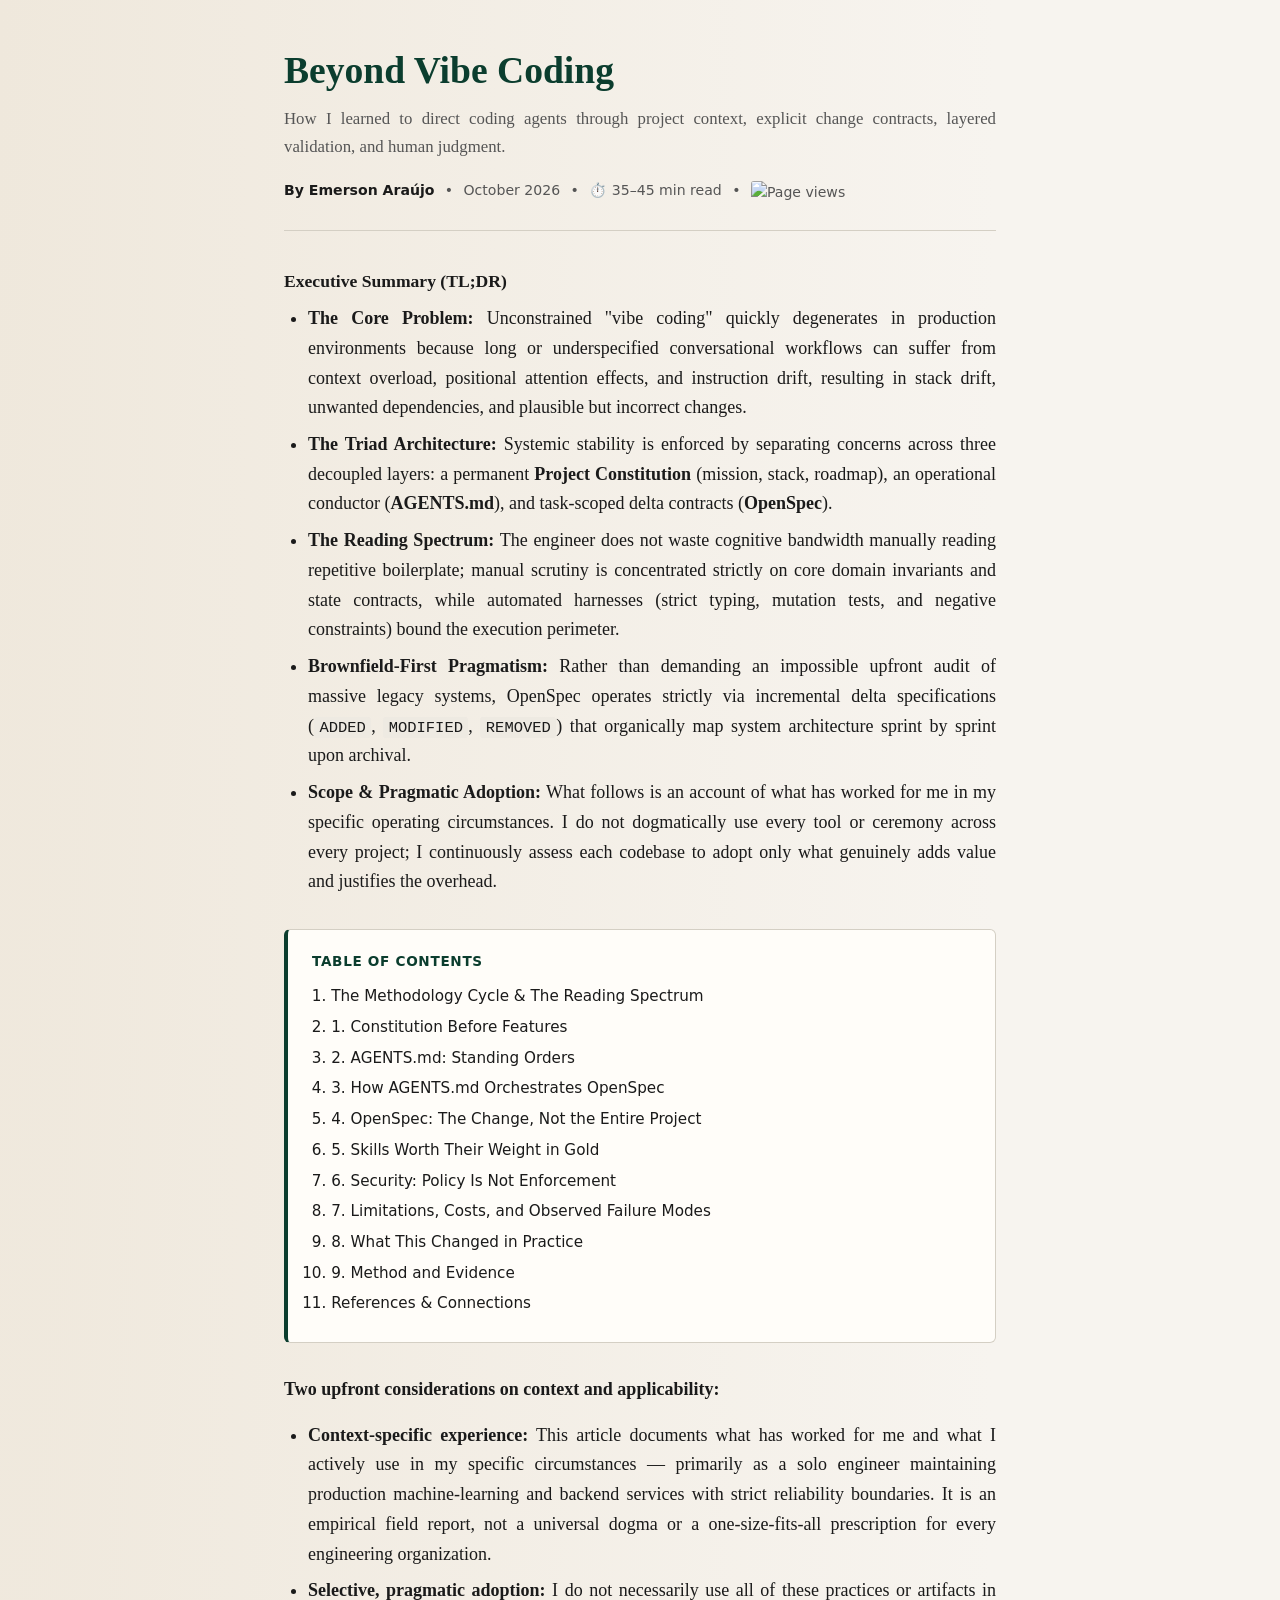
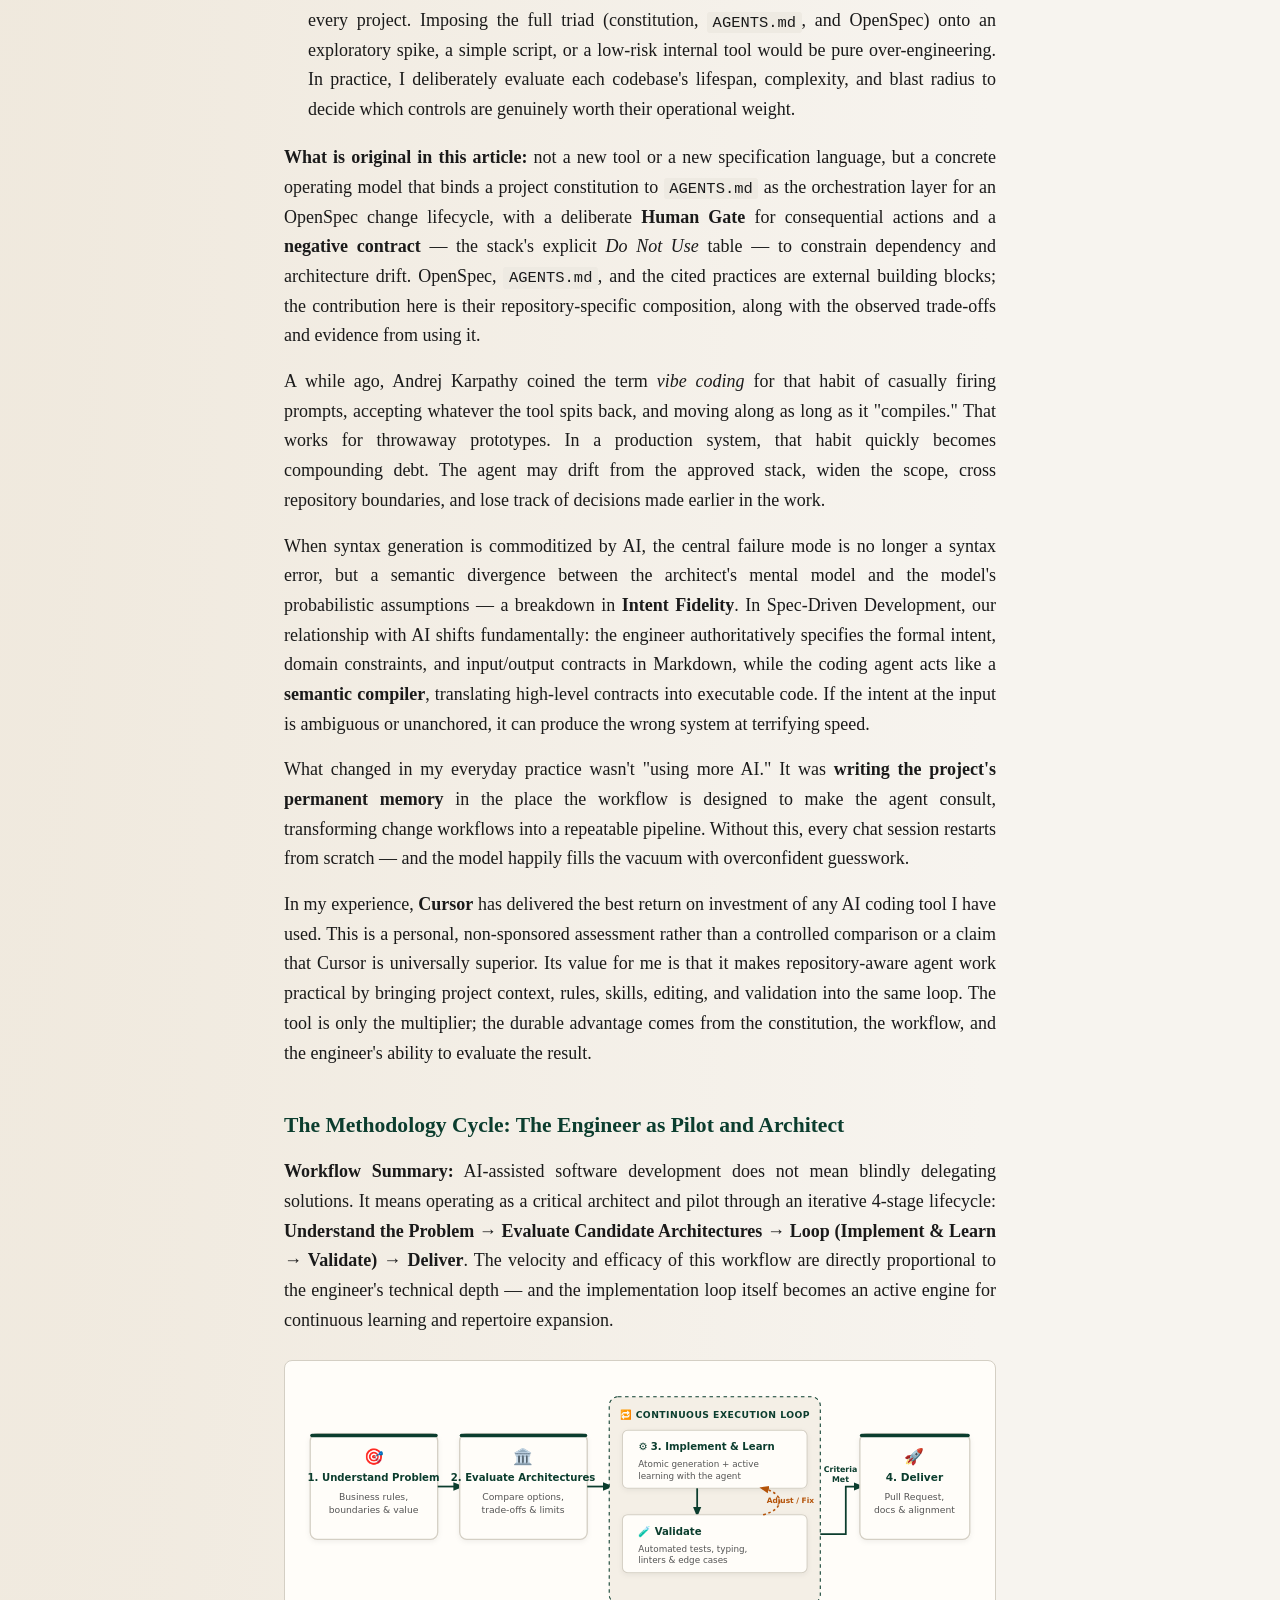
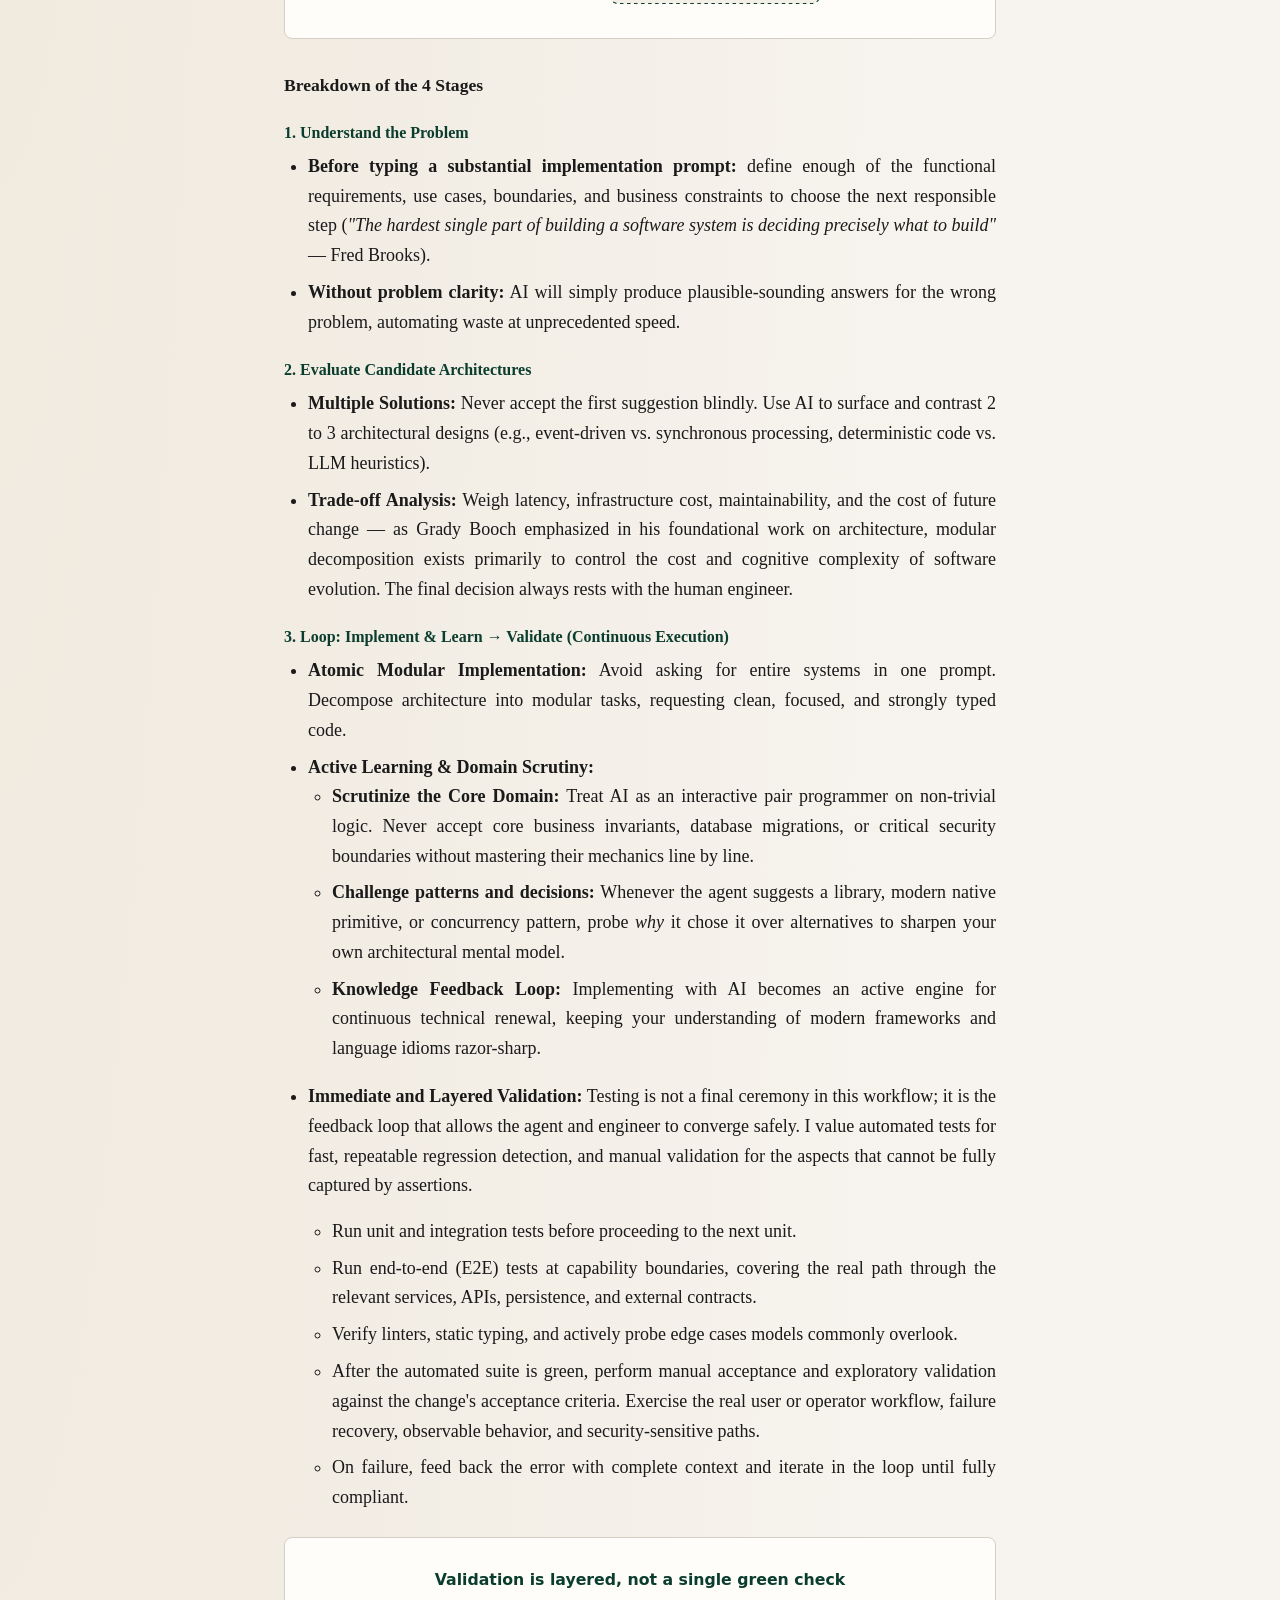
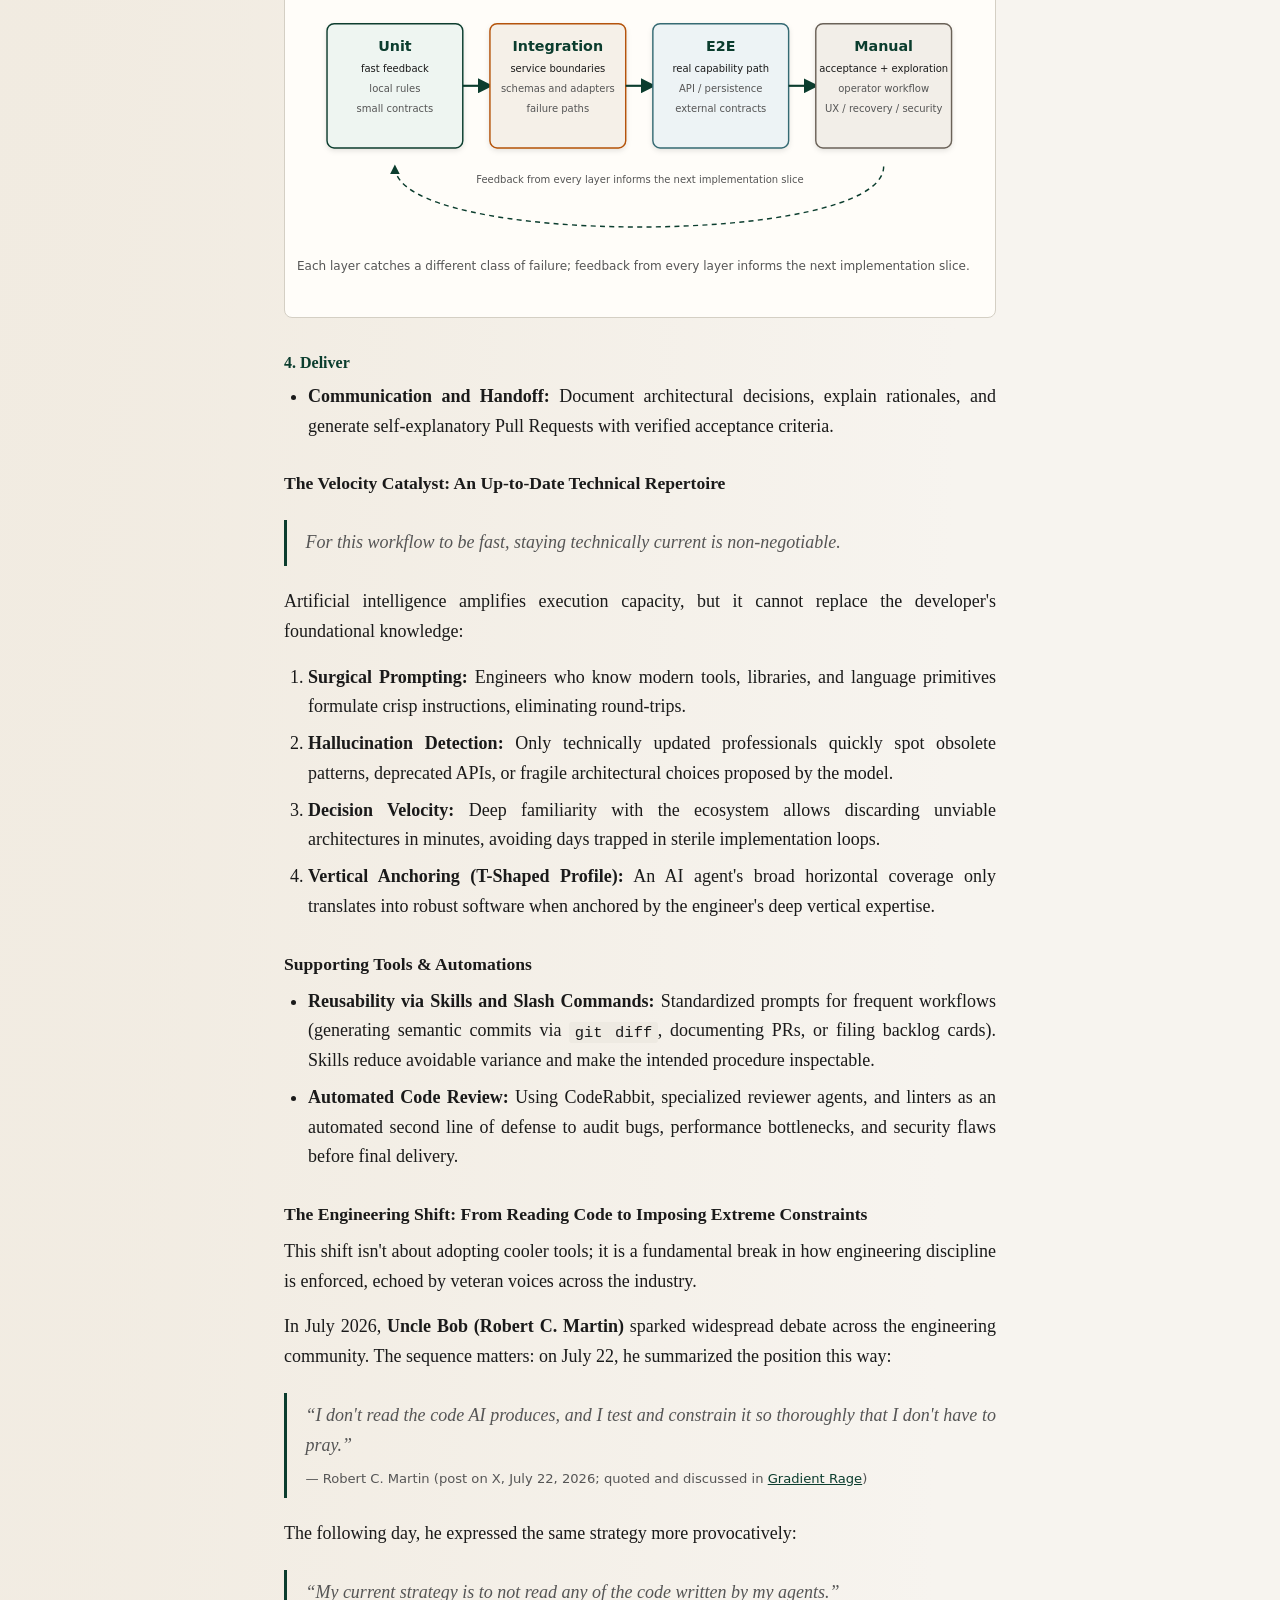
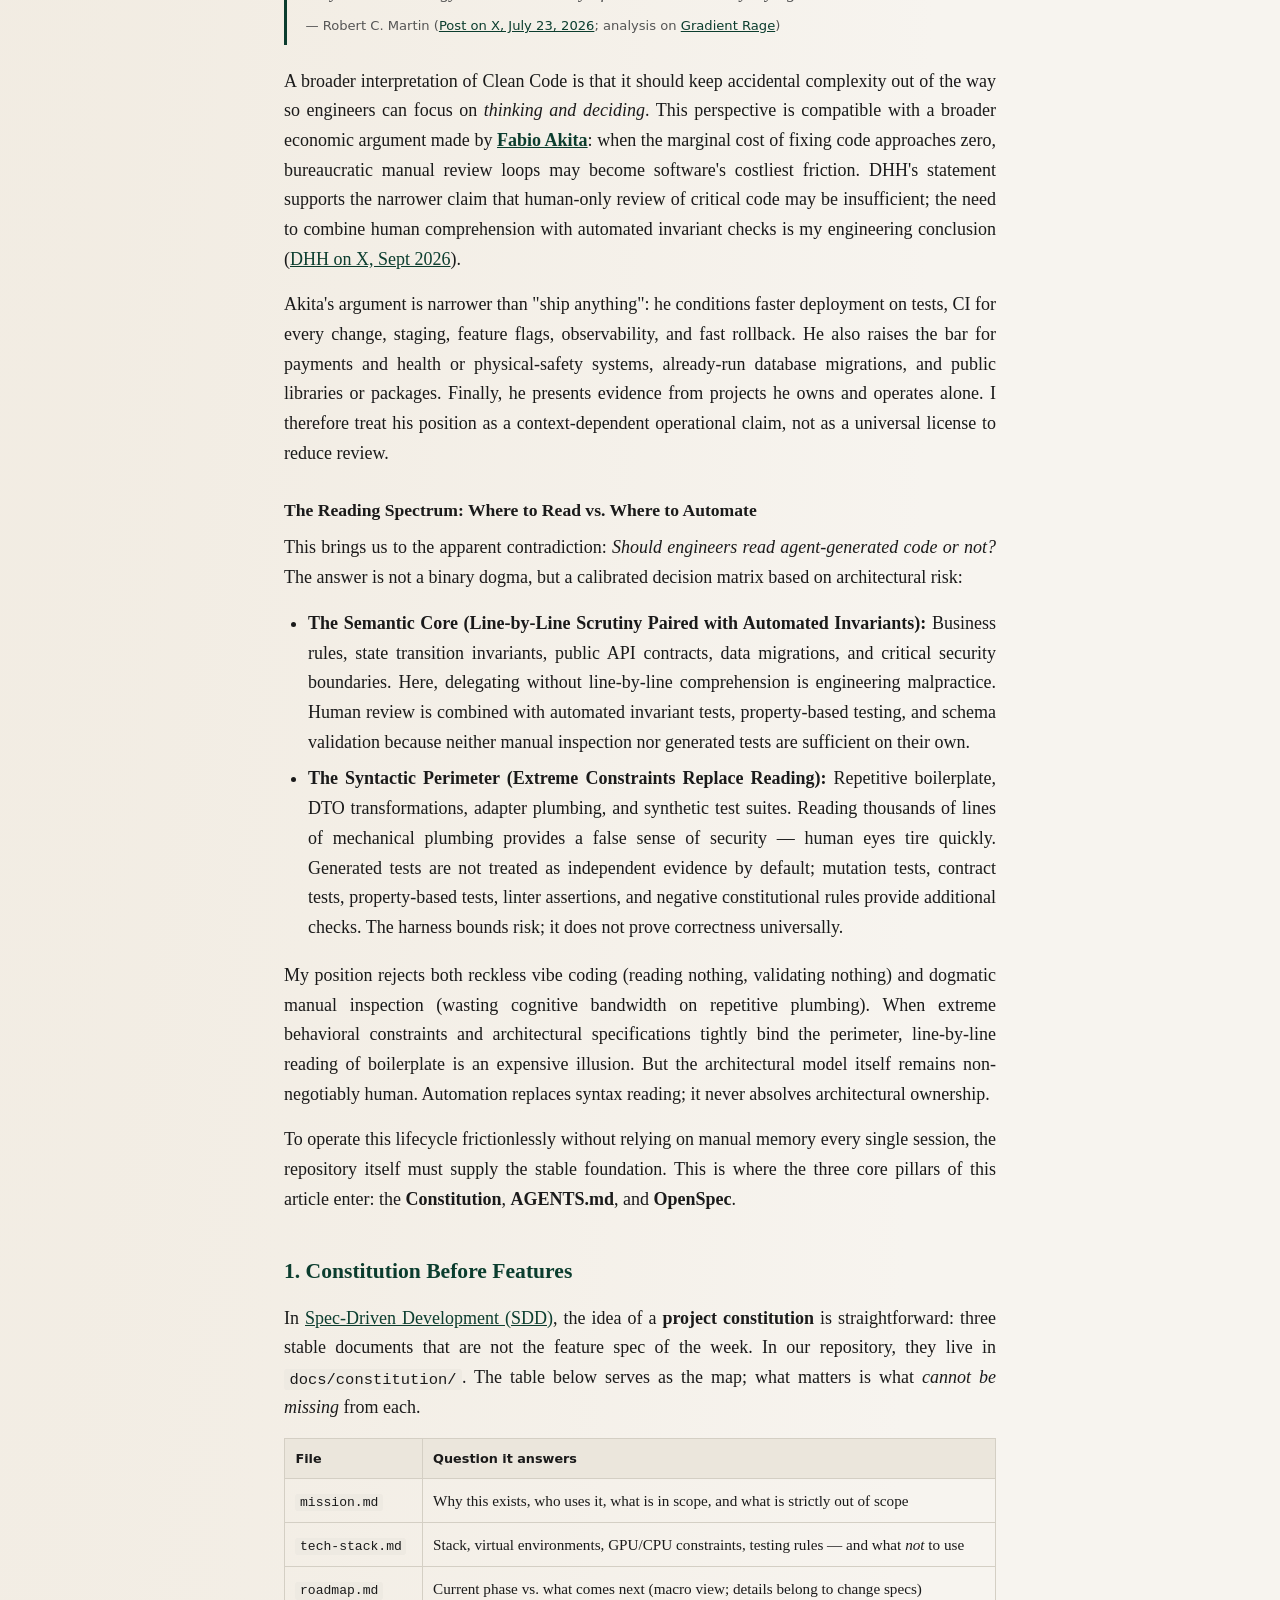
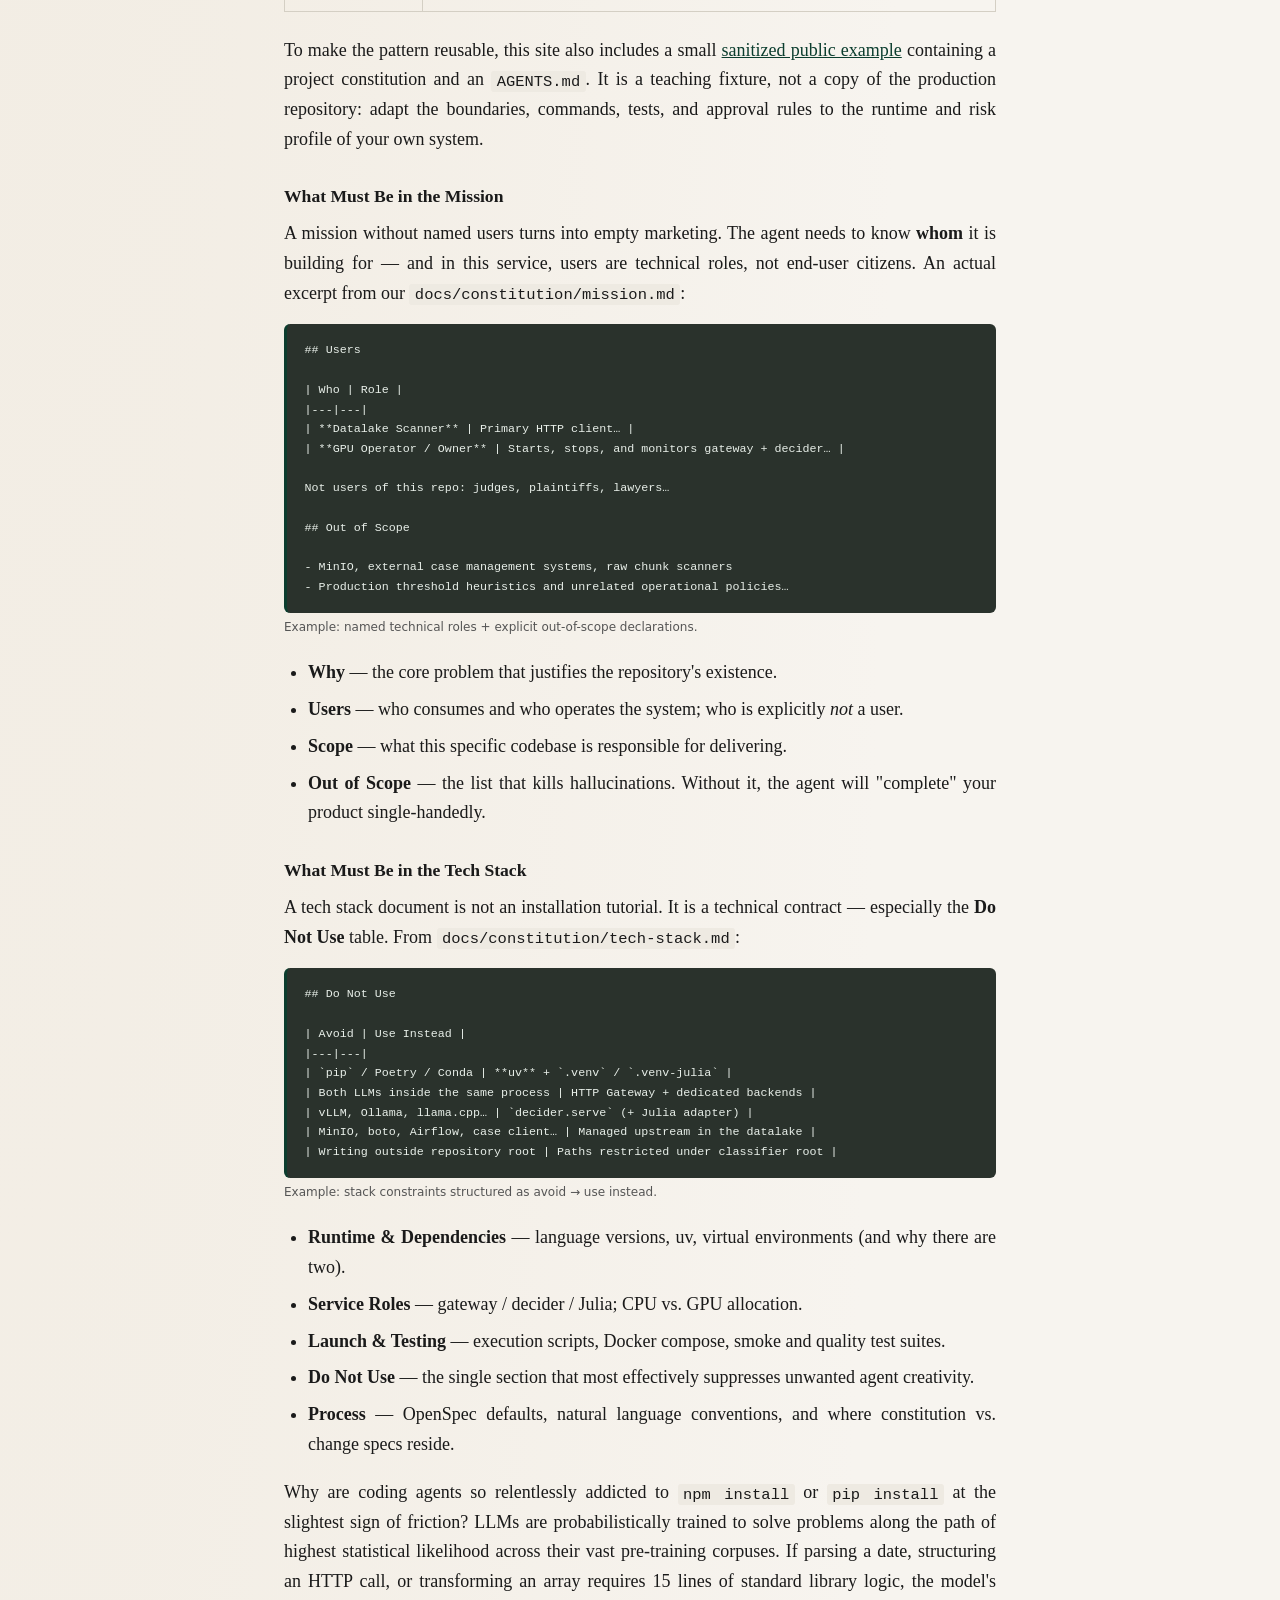
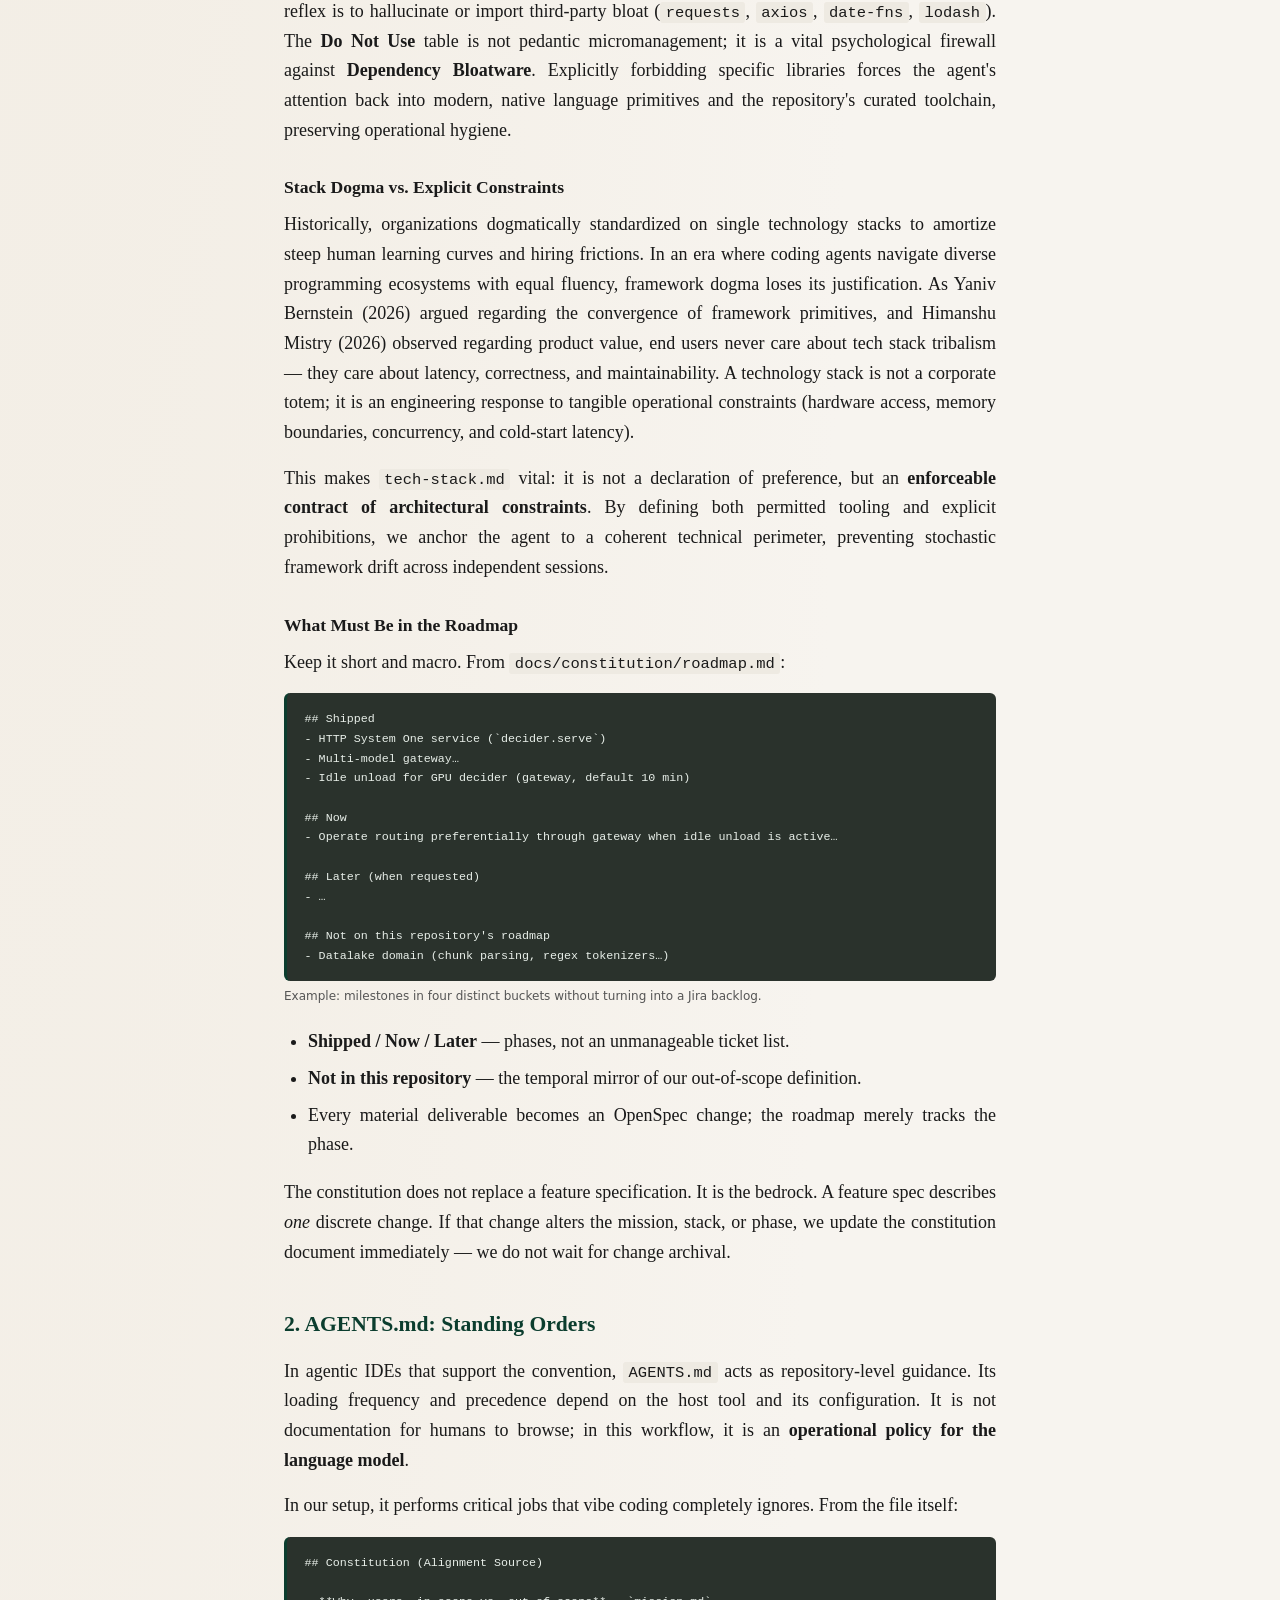
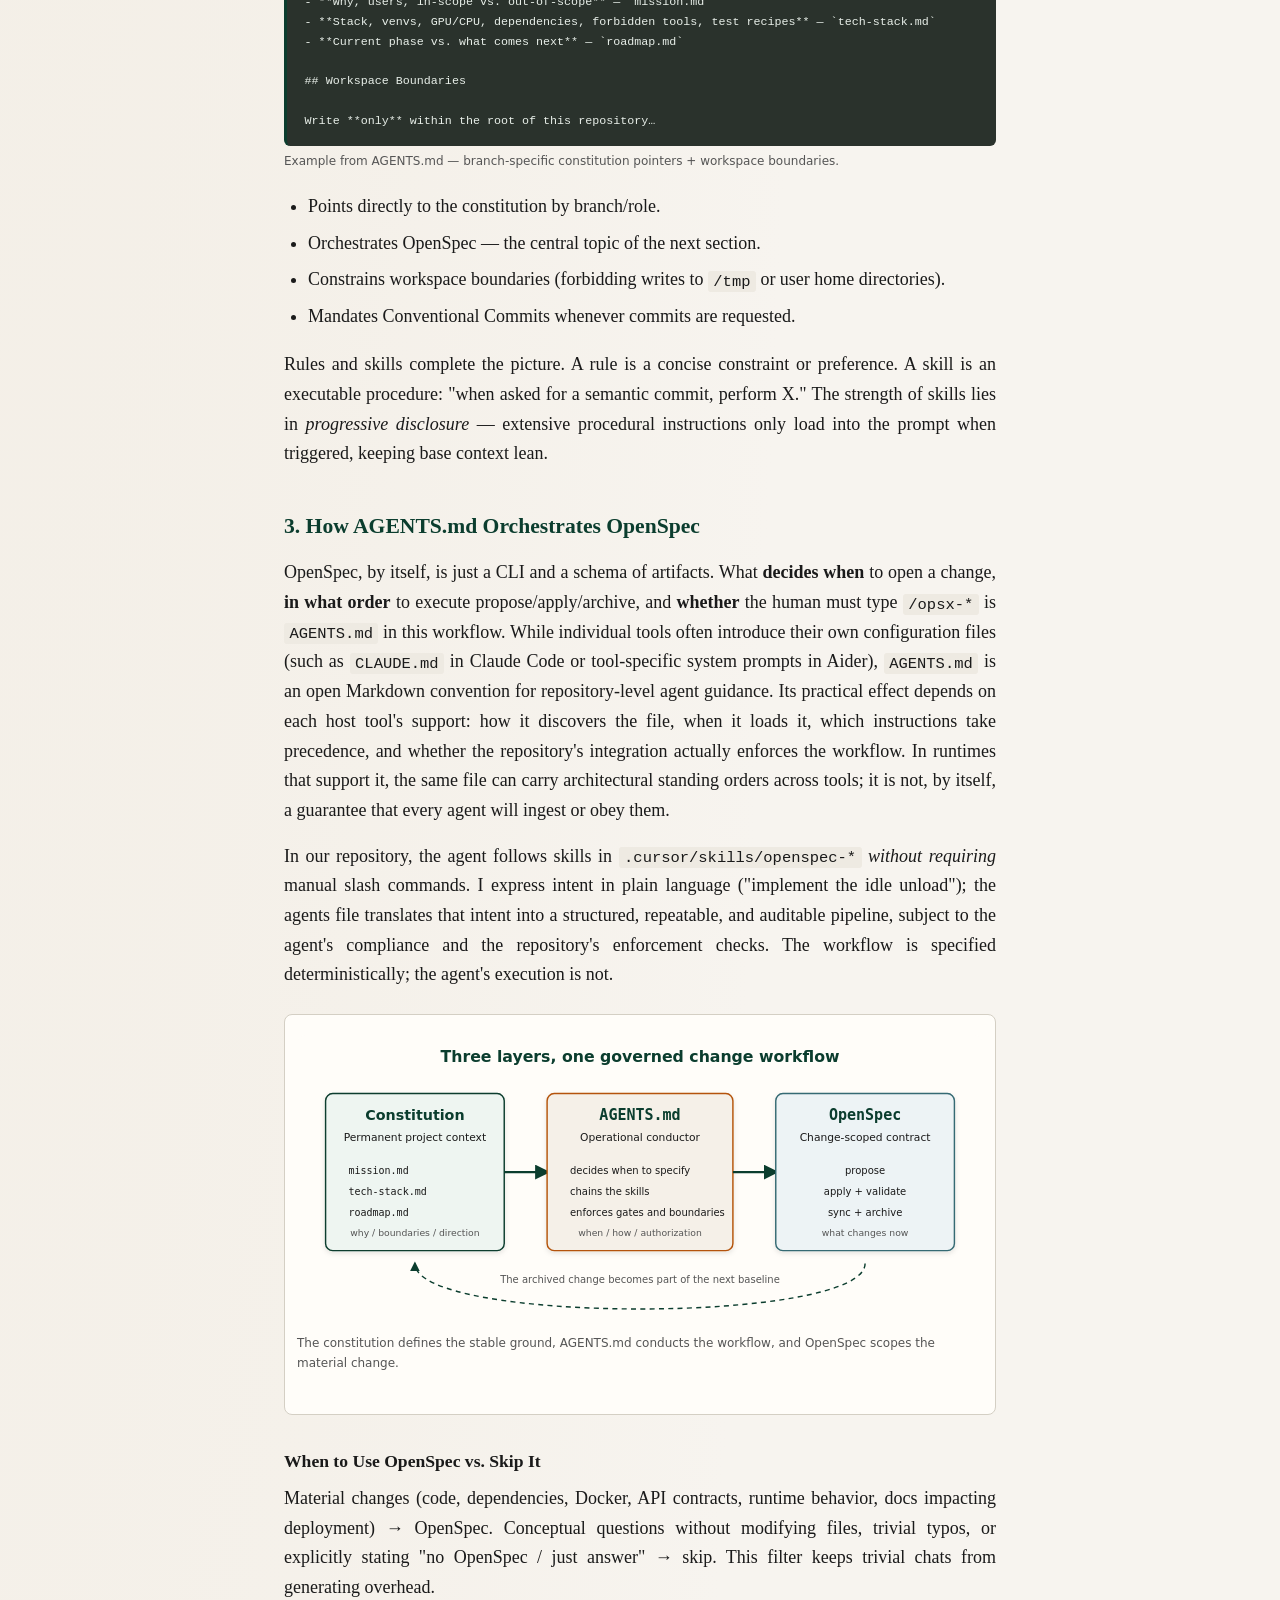
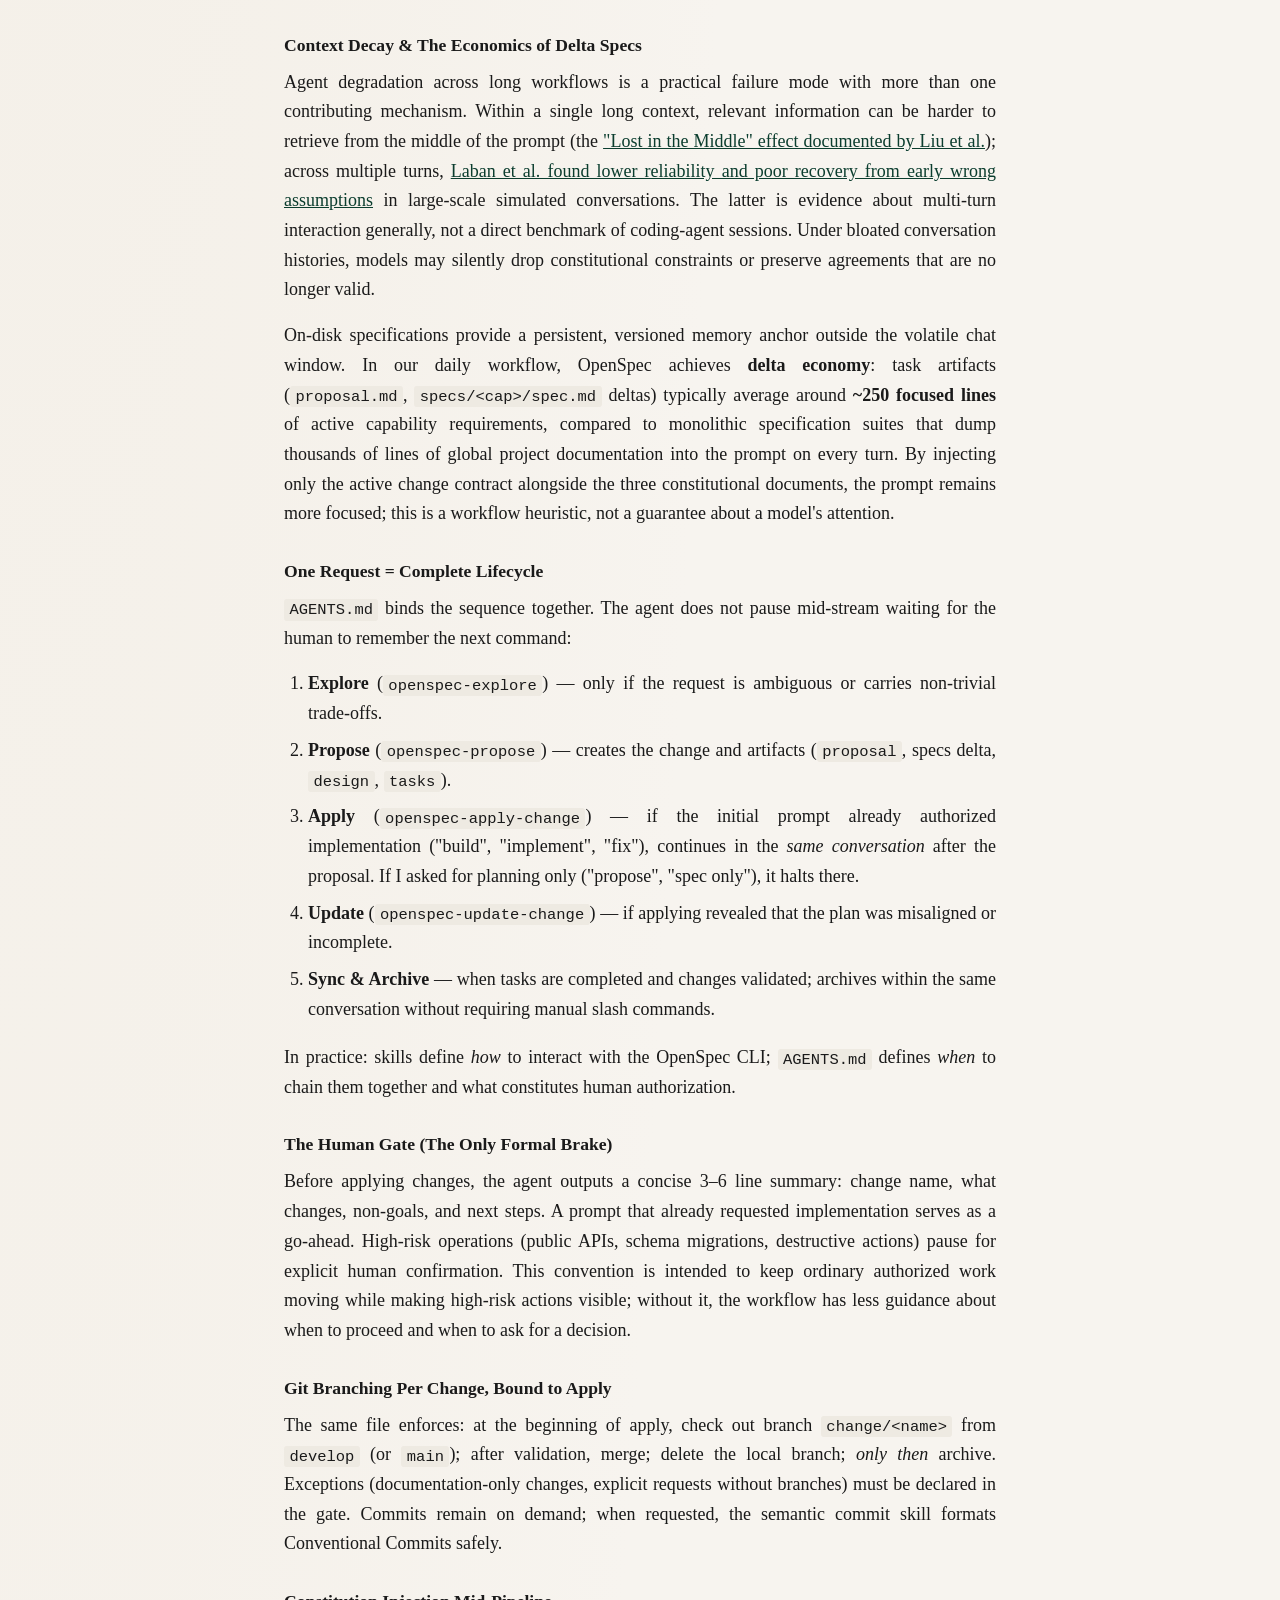
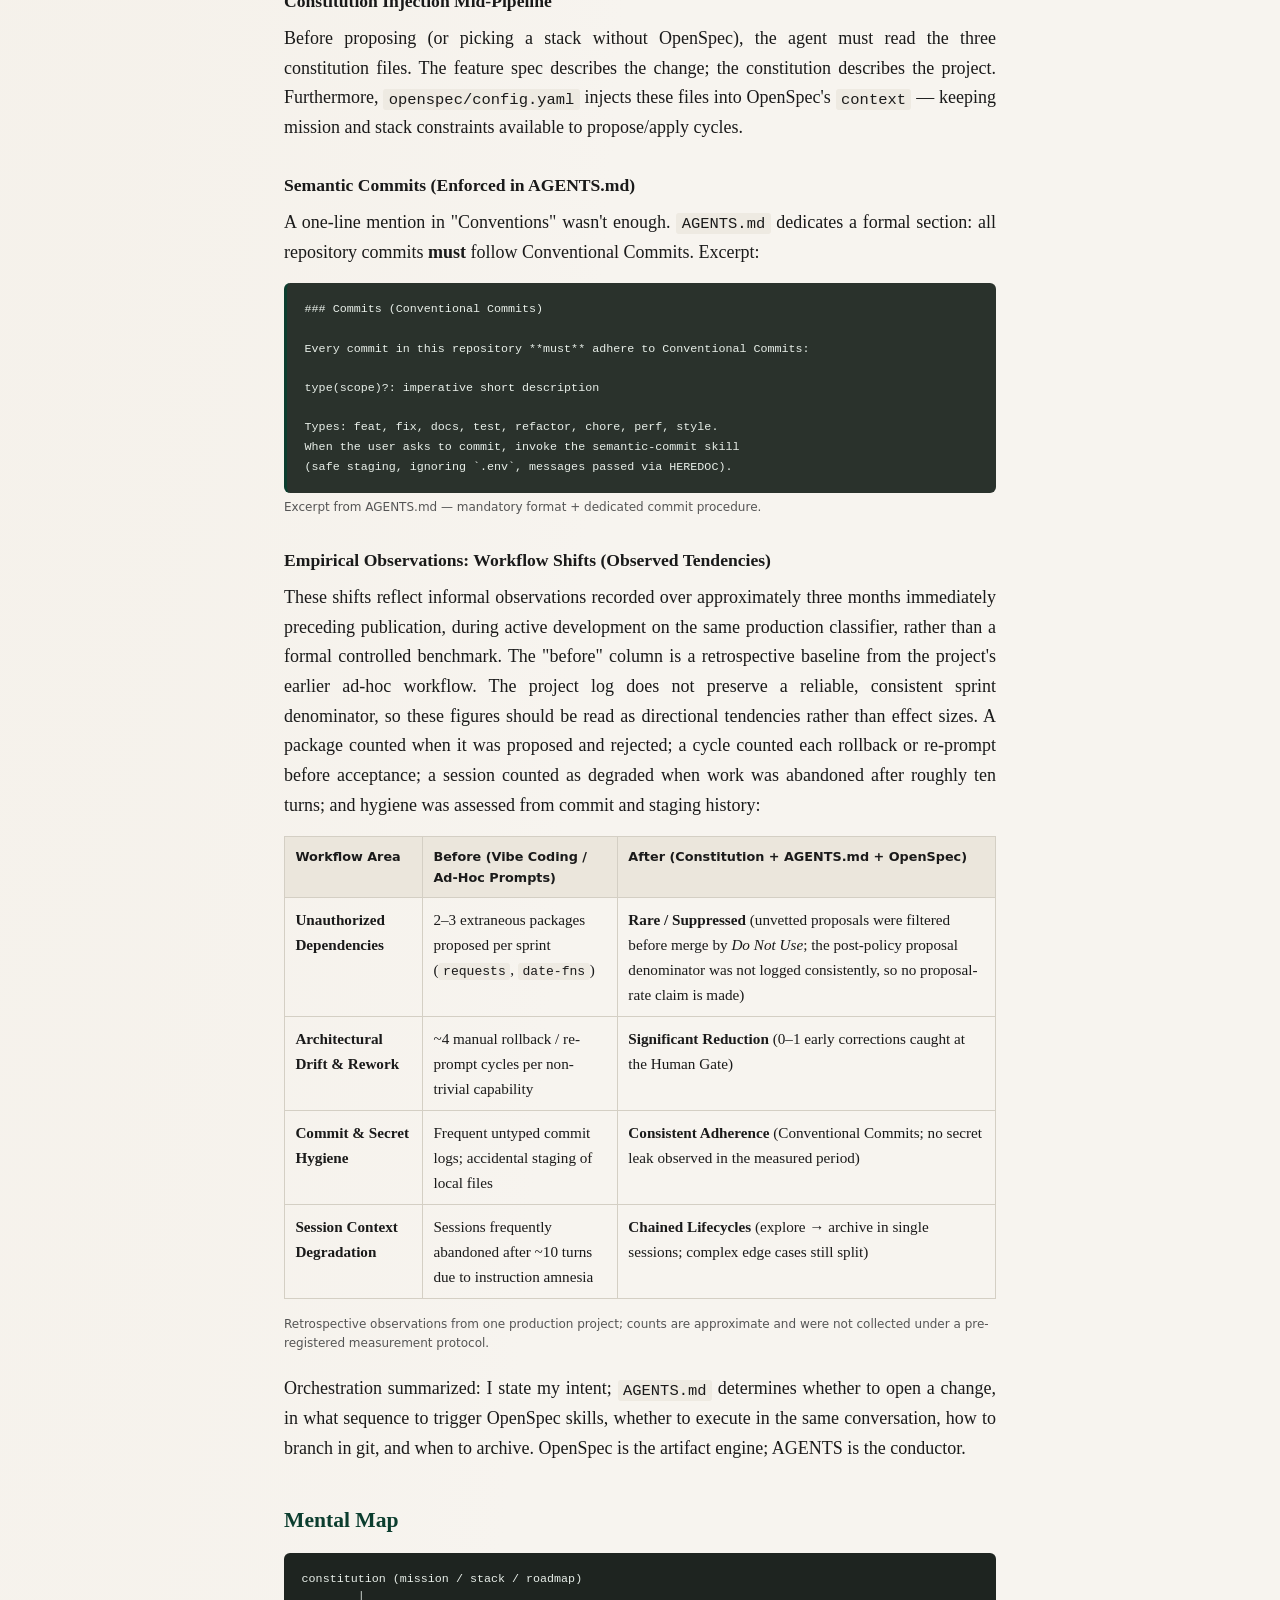
==== commit 6e7d9eb1: "docs(beyond-vibe-coding): remove Boris Cherny paragraph and reference to streamline narrative" ====
--- a/beyond-vibe-coding.html
+++ b/beyond-vibe-coding.html
@@ -440,19 +440,7 @@
                     track of decisions made earlier in the work.
                 </p>
                 <p>
-                    This illusion clashed with one of the most heated debates in the industry: the controversy
-                    surrounding <strong>Boris Cherny</strong> (Anthropic engineer and creator of Claude Code)
-                    and the provocative phrase <a href="https://www.youtube.com/watch?v=We7BZVKbCVw" target="_blank"
-                        rel="noopener"><em>“coding is solved.”</em></a> The developer community reacted strongly,
-                    yet the core argument is undeniable: the mechanical emission of syntax has ceased to be
-                    software engineering's primary bottleneck. If generating code has become cheap and instantaneous,
-                    the center of gravity has shifted toward what truly sustains a system —
-                    <strong>architecture</strong>,
-                    <strong>scale</strong>, <strong>complex debugging</strong>, and <strong>defining precisely what to
-                        build</strong>.
-                </p>
-                <p>
-                    When syntax generation is essentially commoditized, the central failure mode is no longer a syntax
+                    When syntax generation is commoditized by AI, the central failure mode is no longer a syntax
                     error, but a semantic divergence between the architect's mental model and the model's probabilistic
                     assumptions — a breakdown in <strong>Intent Fidelity</strong>. In Spec-Driven Development, our
                     relationship with AI shifts fundamentally: the engineer authoritatively specifies the formal intent,
@@ -1621,9 +1609,6 @@
                             href="https://x.com/dhh/status/2104542267281146357" target="_blank"
                             rel="noopener"><em>“It'll soon be seen as deeply irresponsible to have critical code
                                 reviewed by human eyes alone”</em></a> [Post on X].</li>
-                    <li>Cherny, B. (2026). <a href="https://www.youtube.com/watch?v=We7BZVKbCVw" target="_blank"
-                            rel="noopener"><em>Head of Claude Code: What happens after coding is solved</em></a>
-                        (interview on the changing engineering bottleneck).</li>
                     <li>Bernstein, Y. (2026). <a
                             href="https://ivibeco.de/blog/your-favourite-framework-doesnt-matter-anymore"
                             target="_blank" rel="noopener"><em>“Your Favourite Framework Doesn't Matter
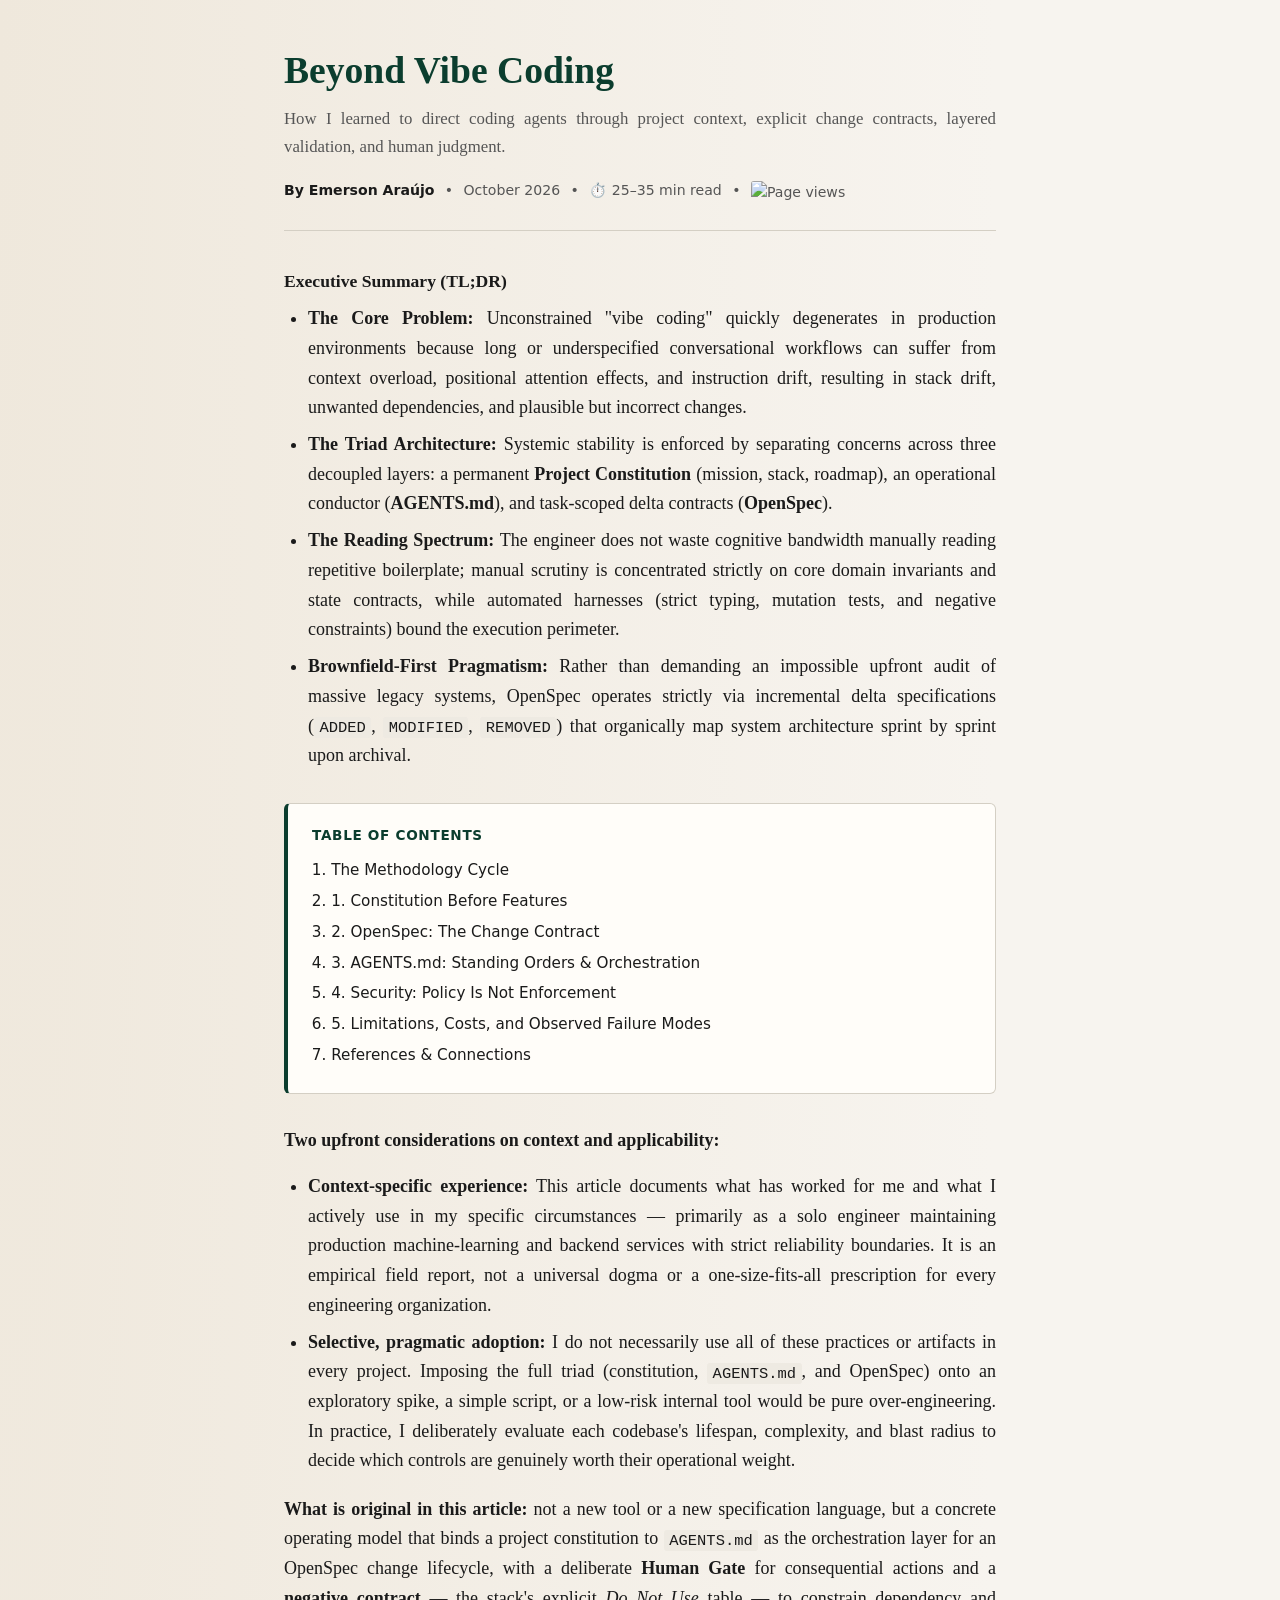
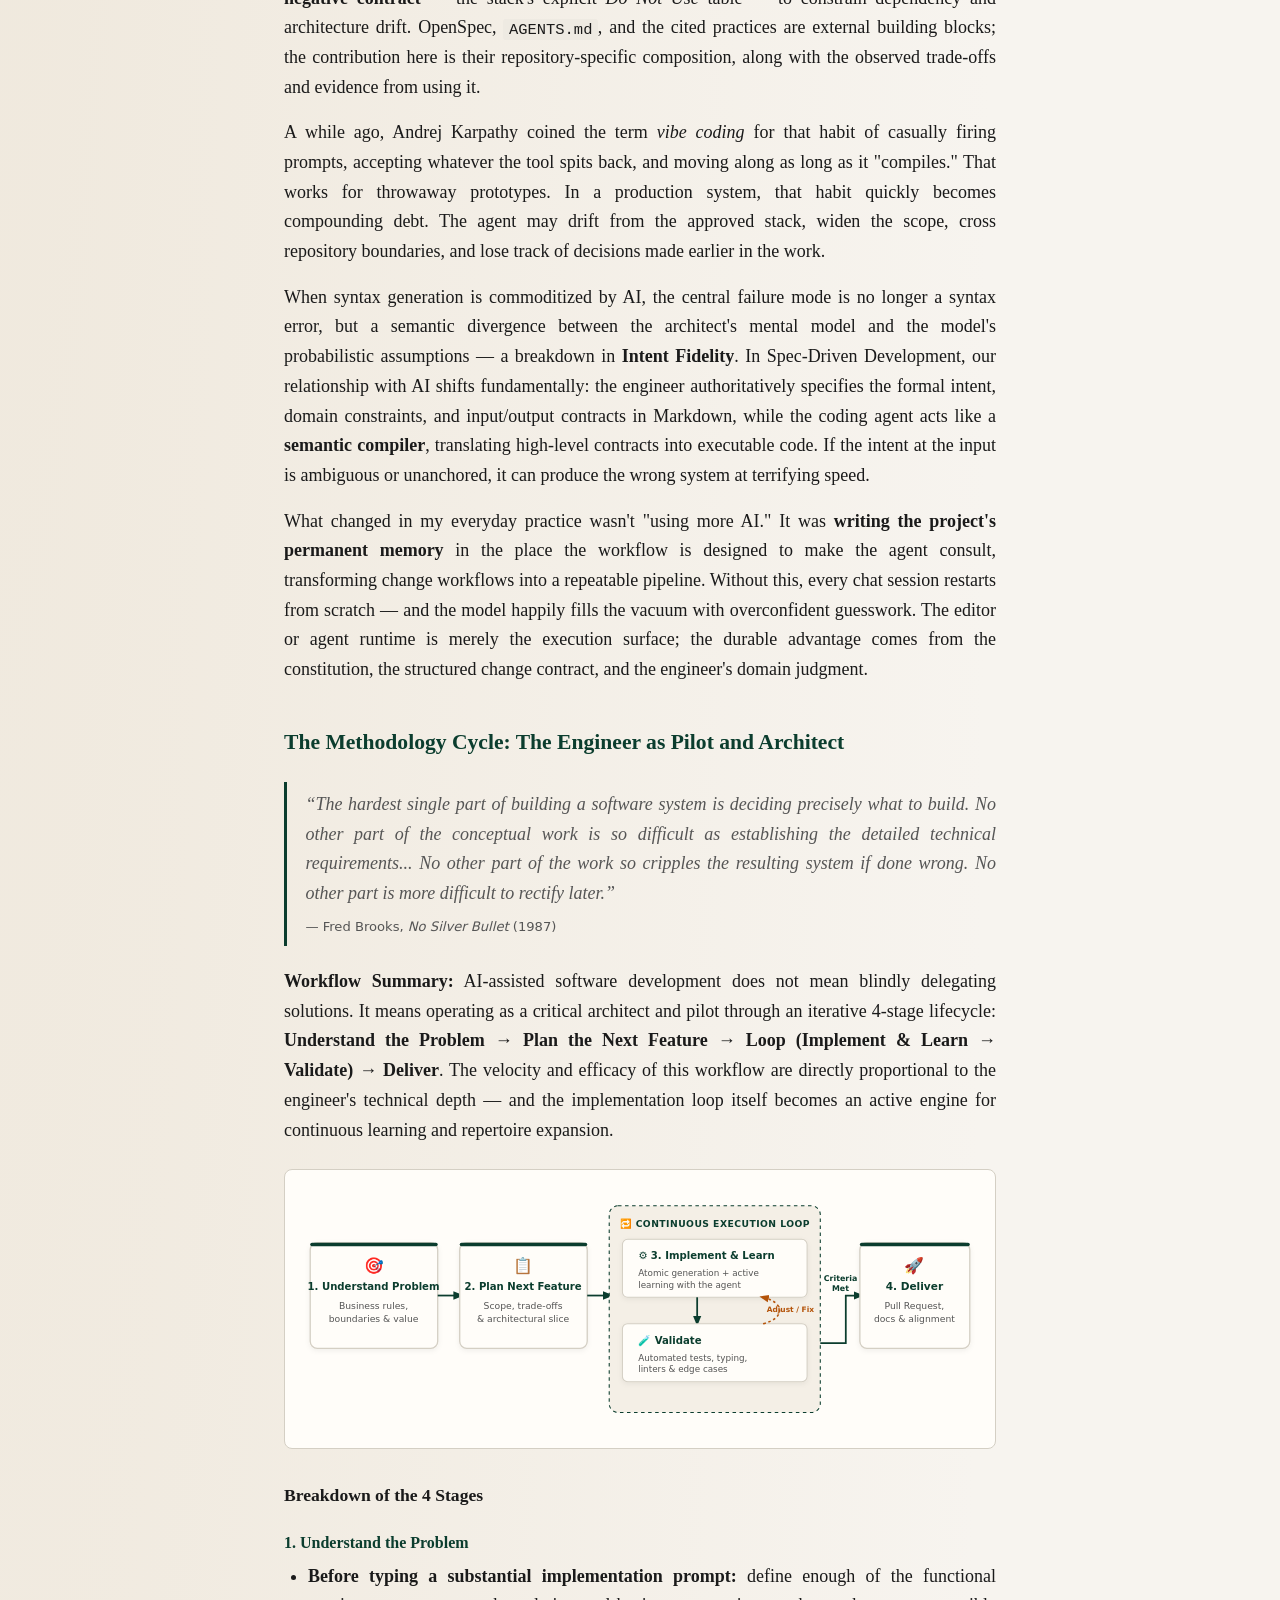
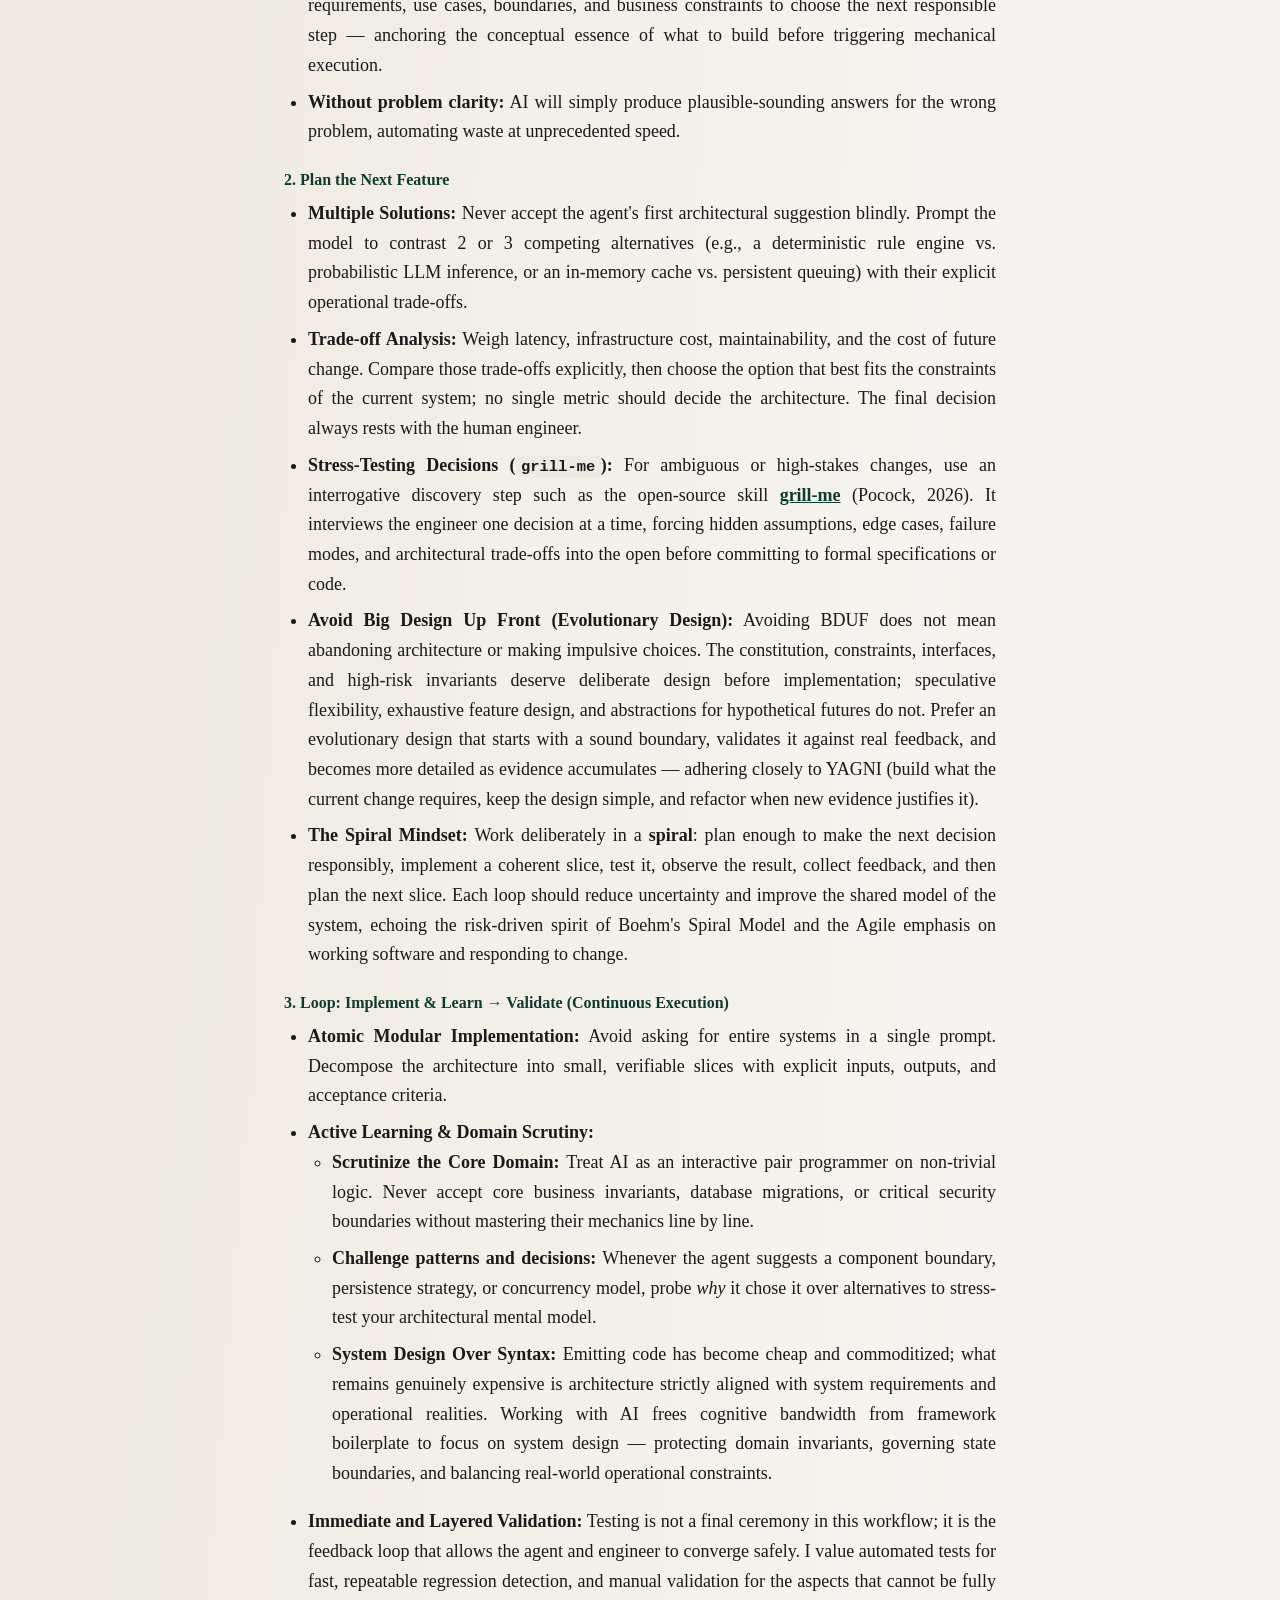
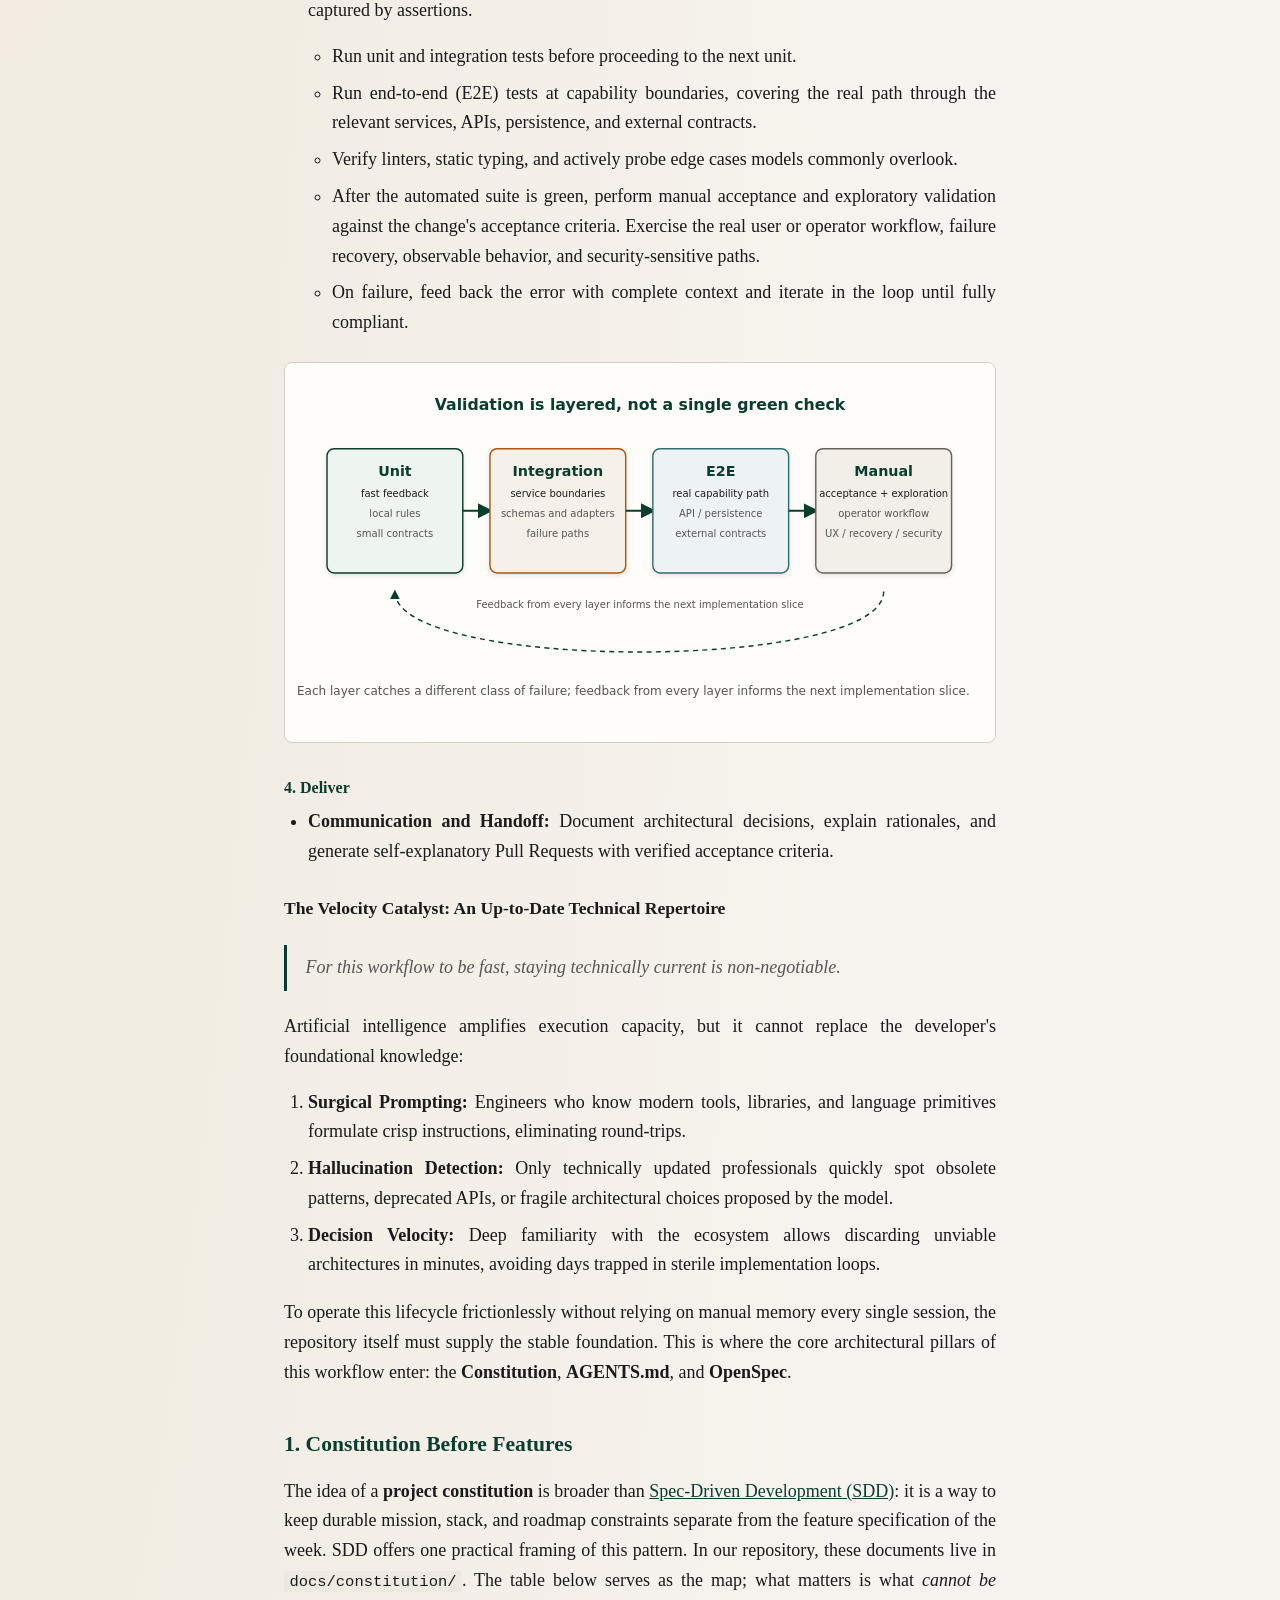
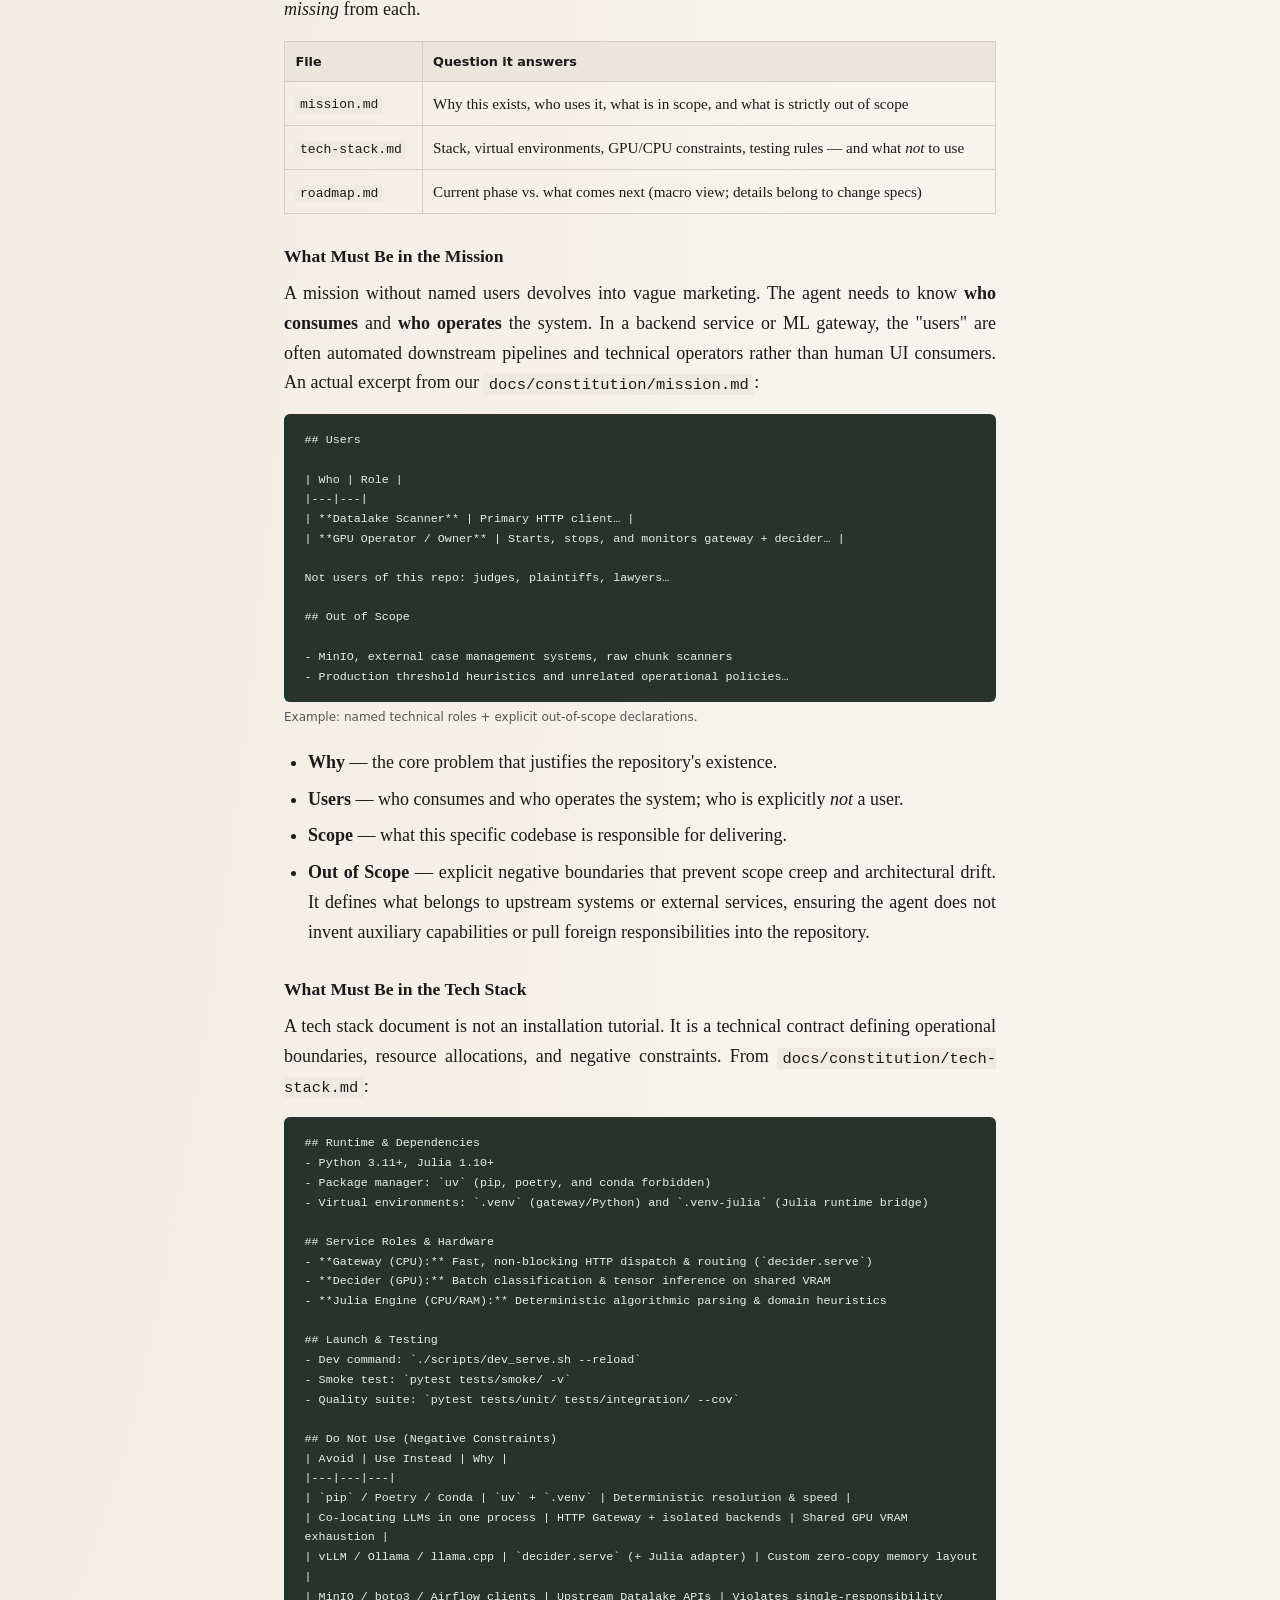
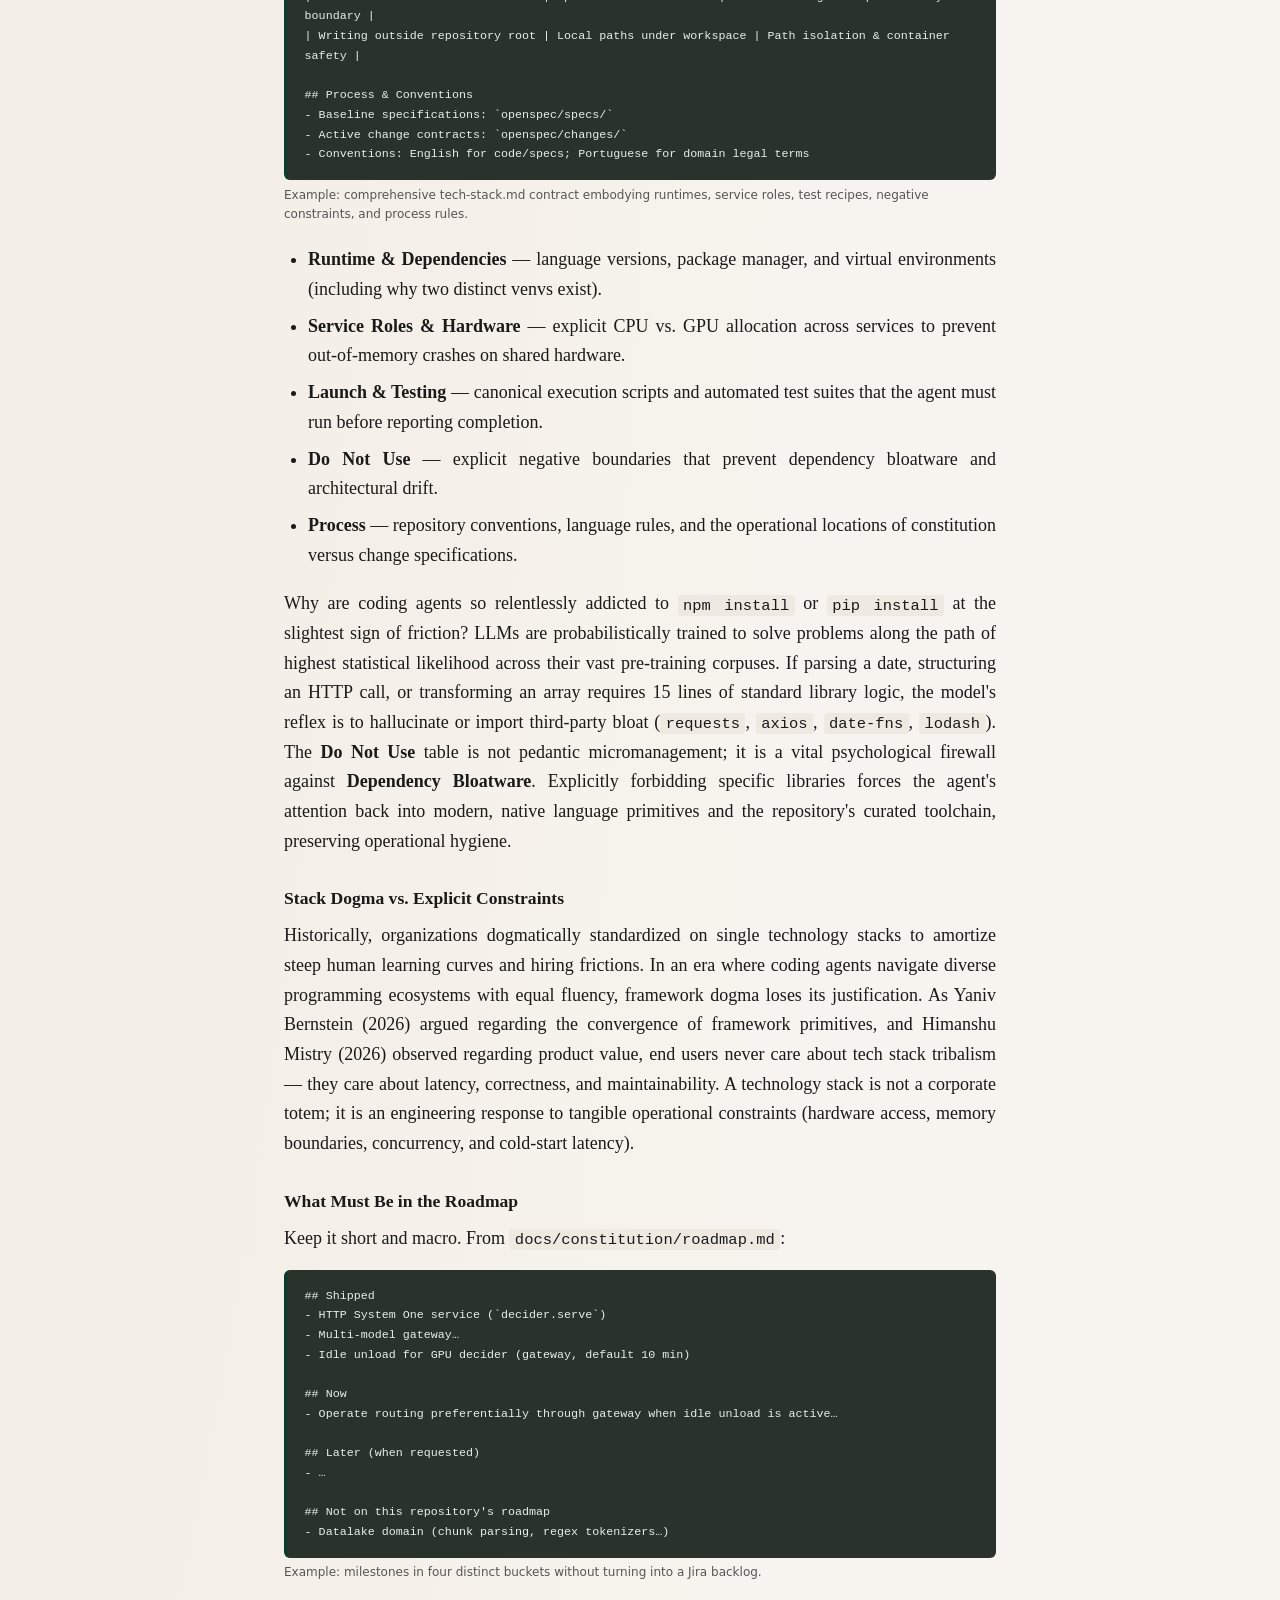
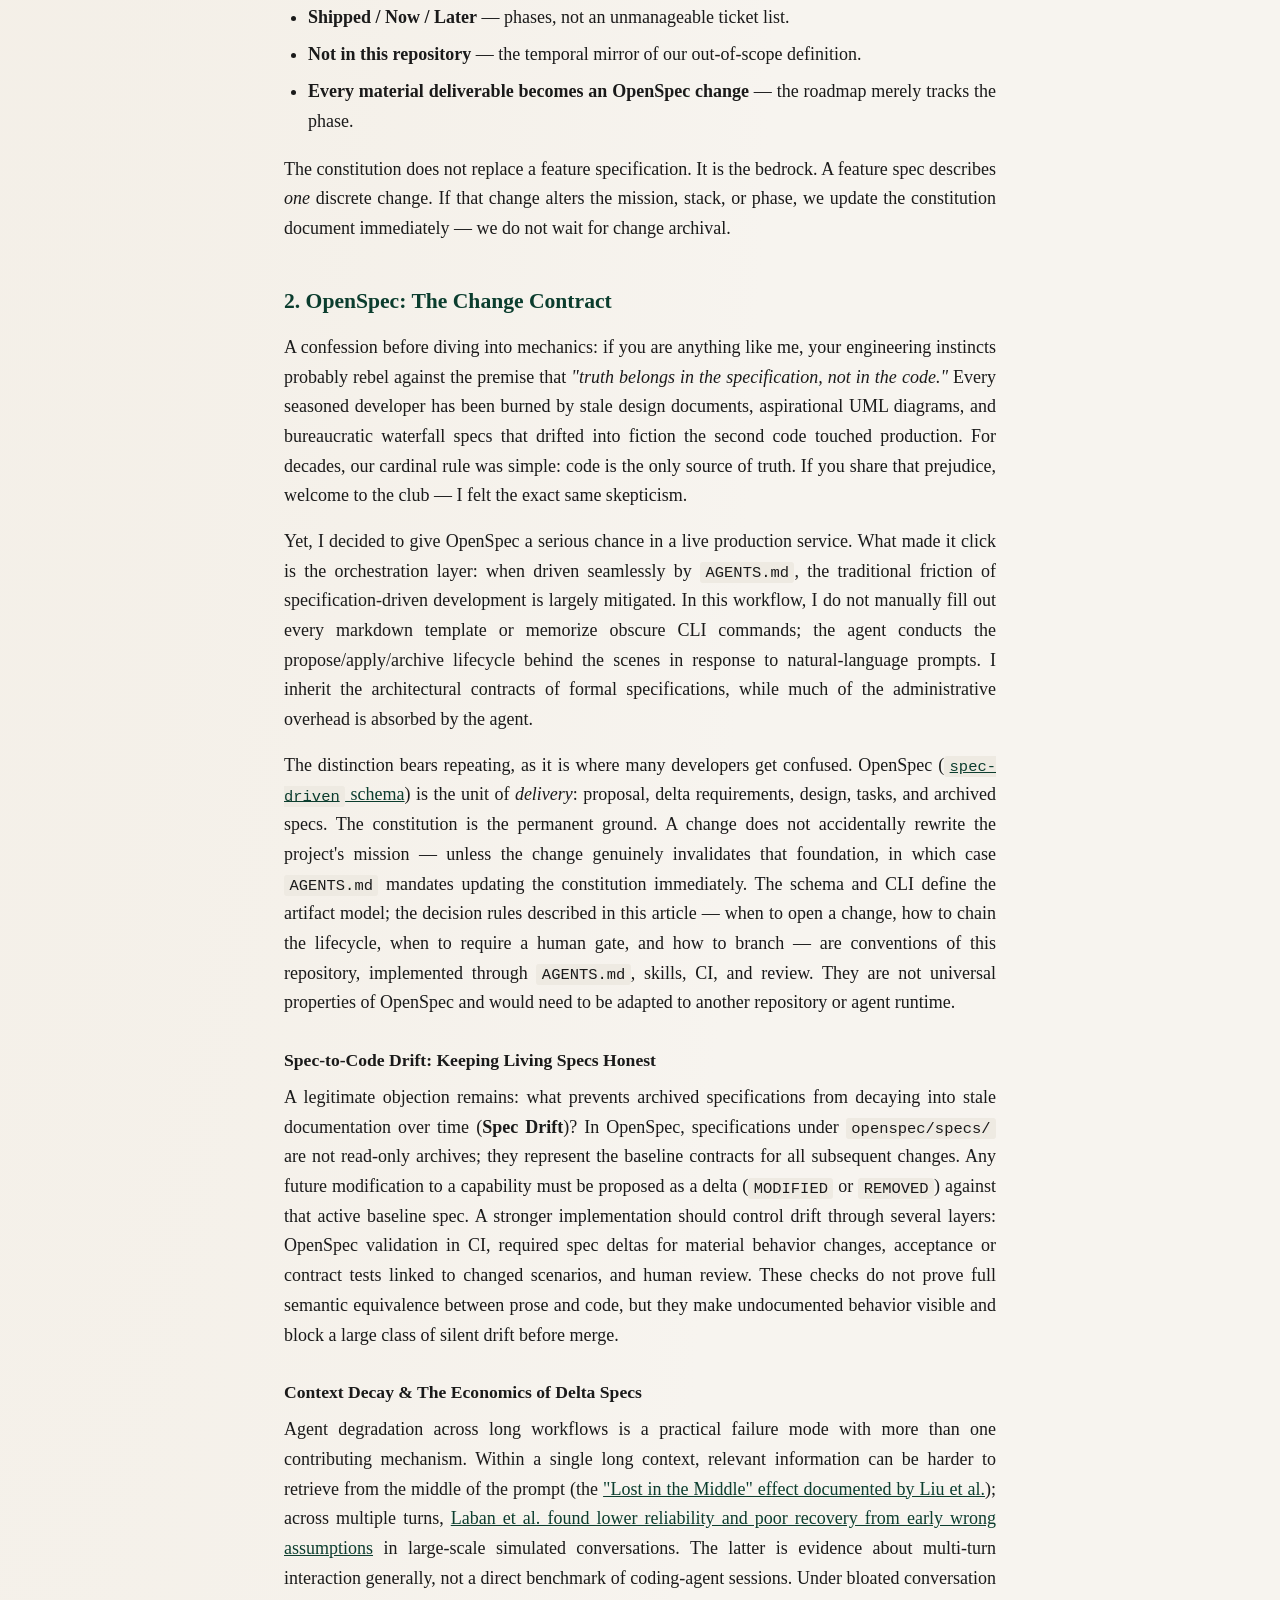
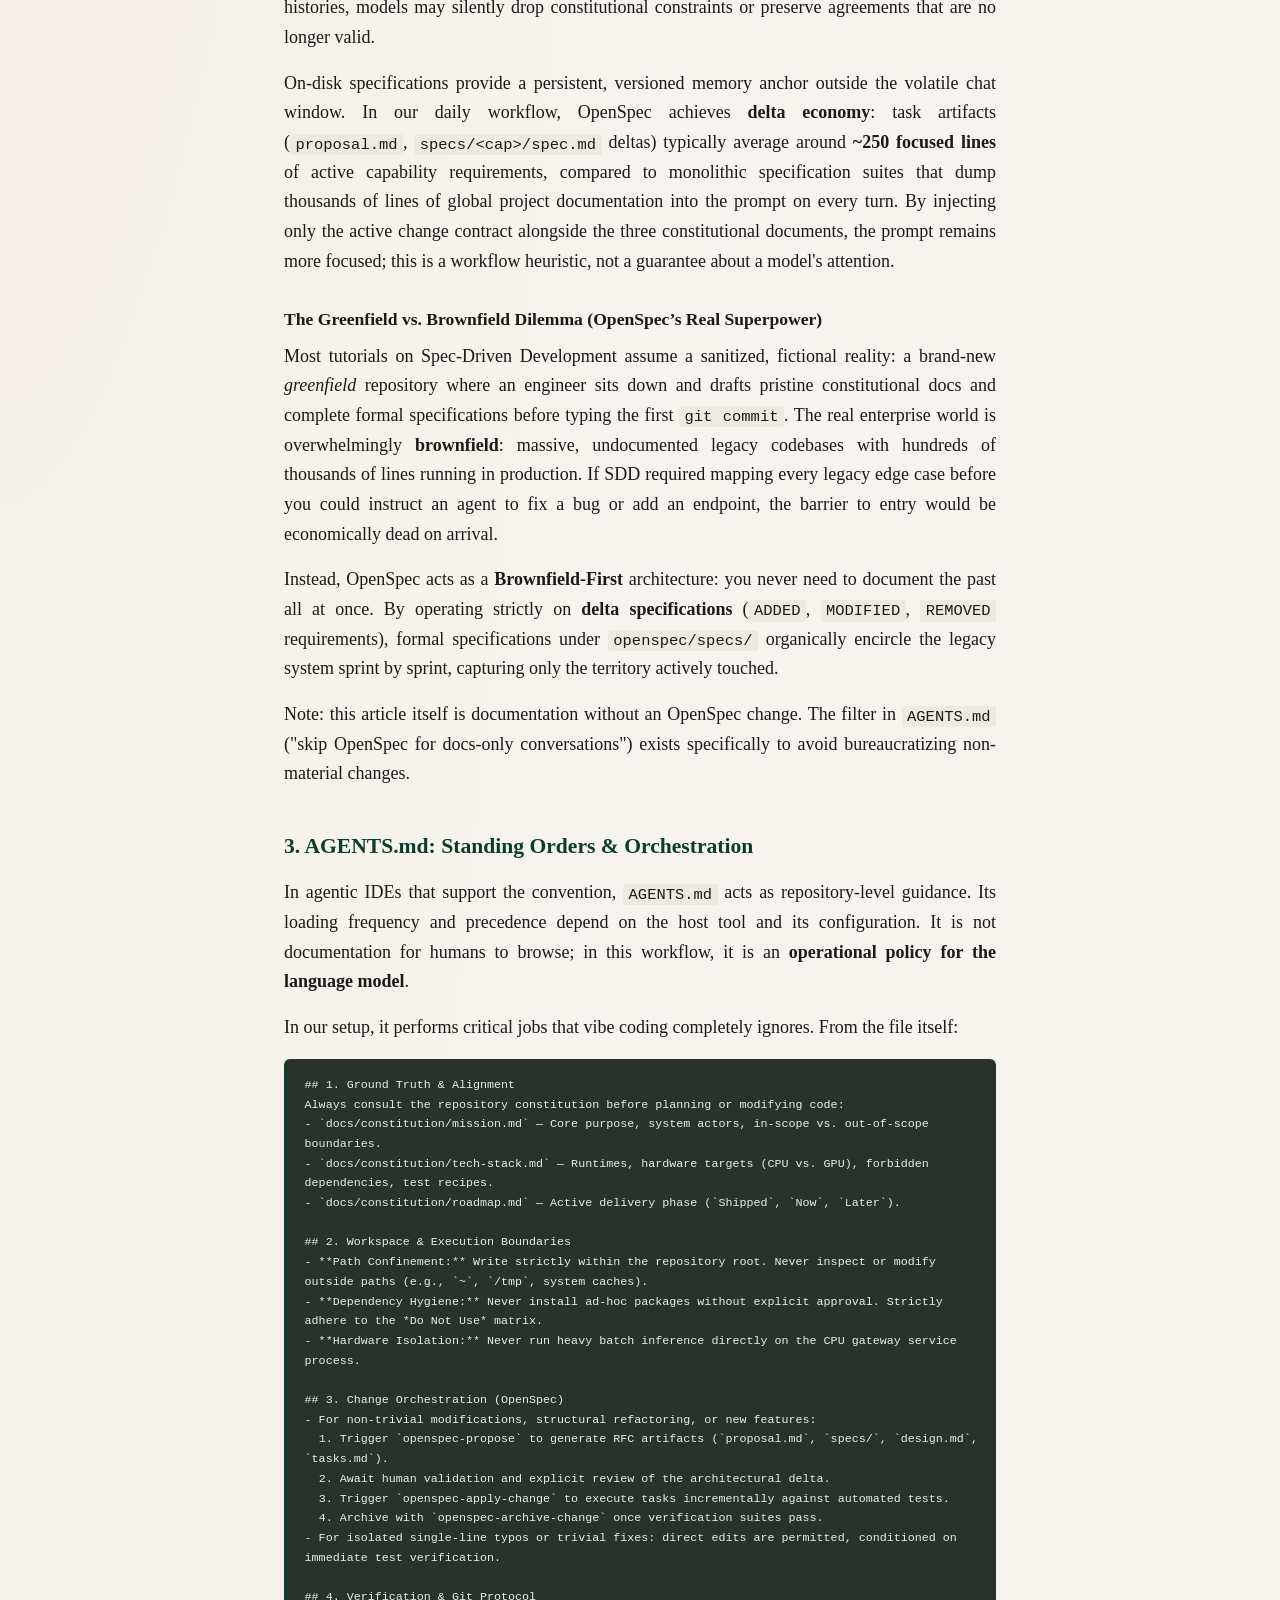
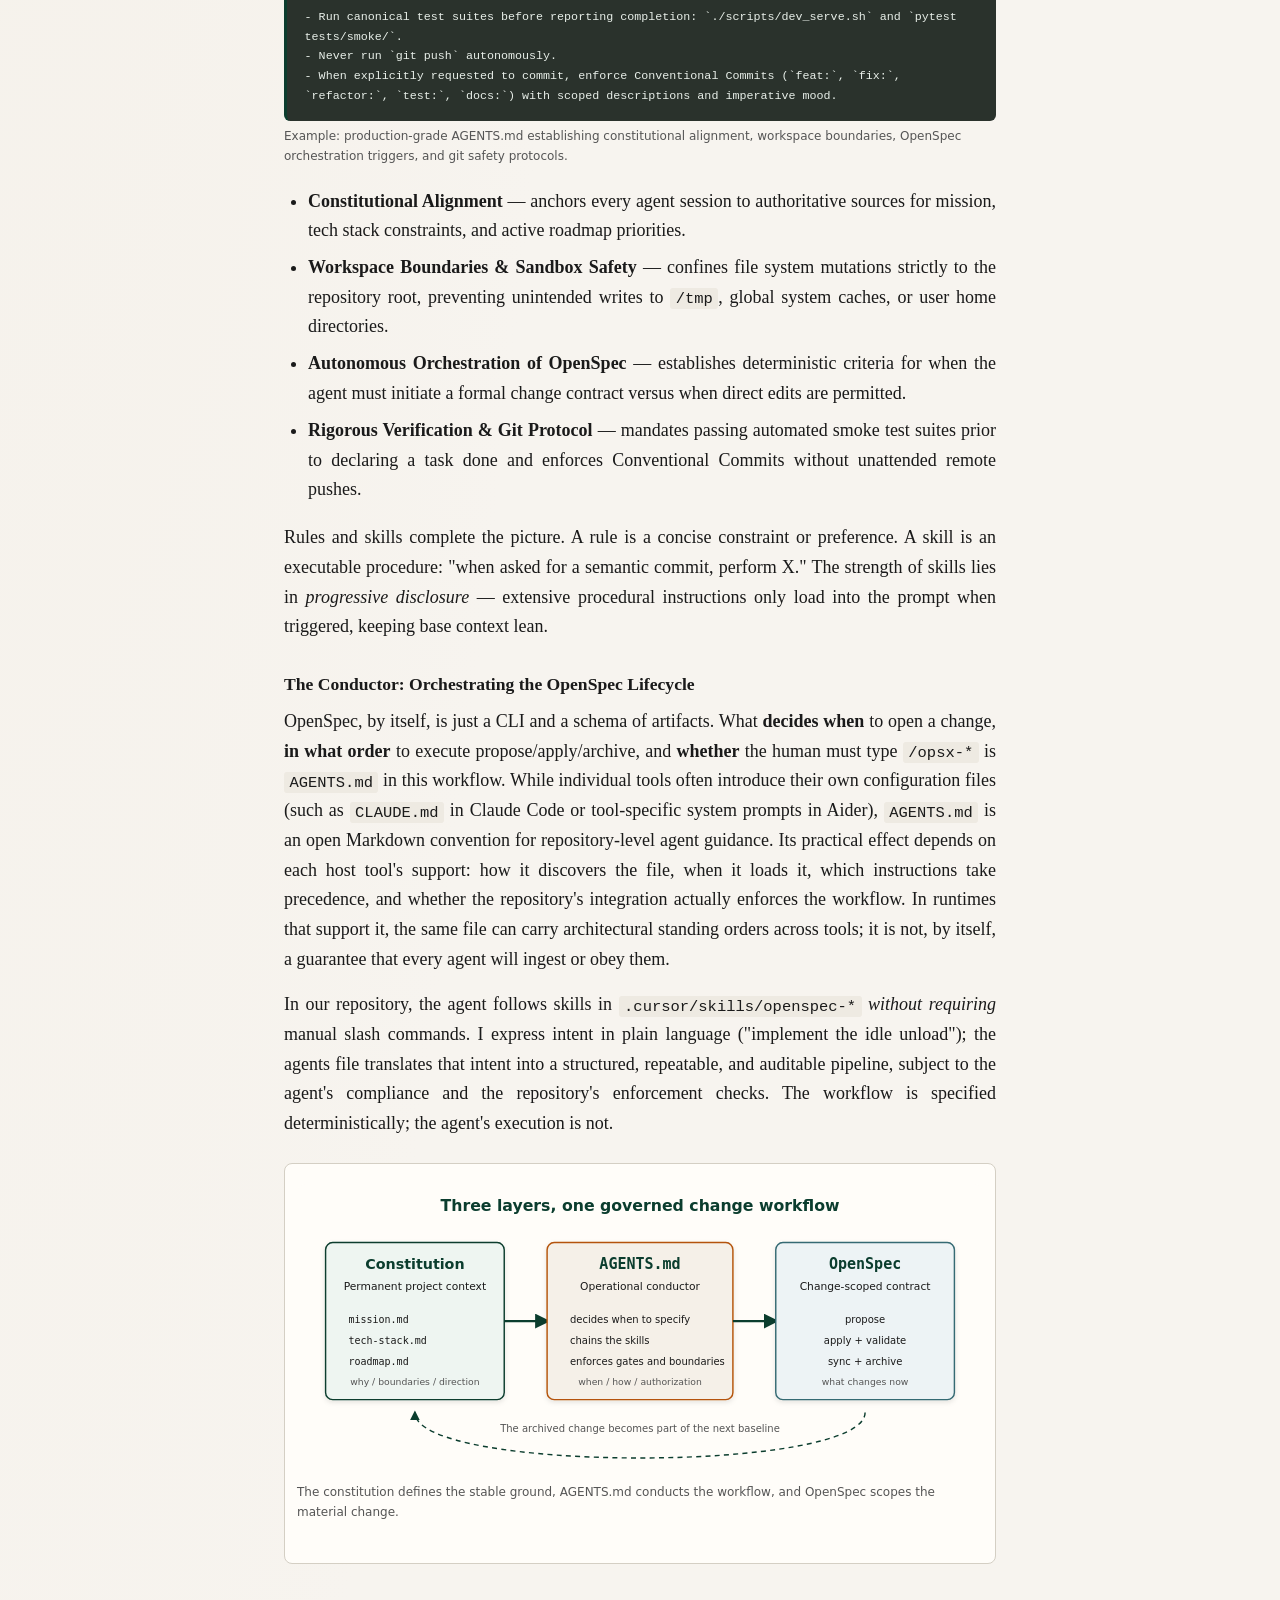
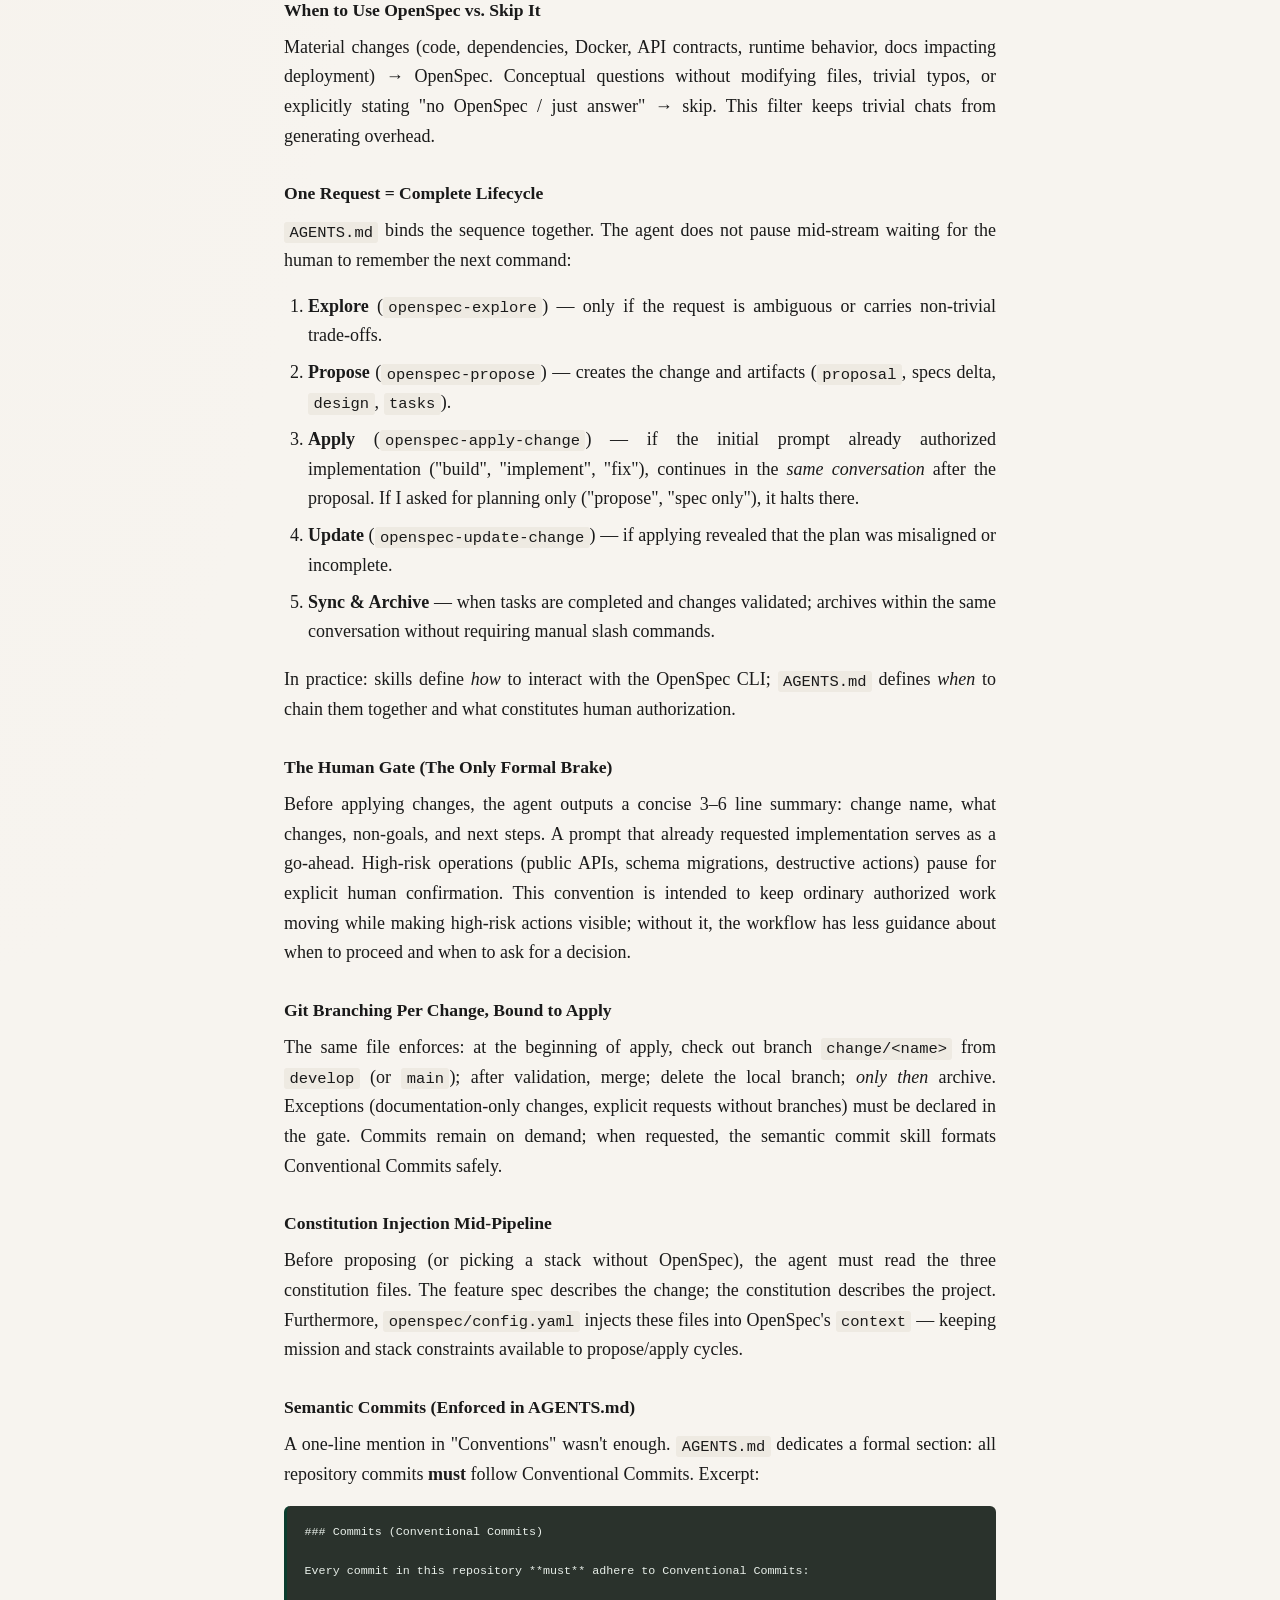
==== commit a2461057: "refactor(article): streamline beyond vibe coding into a lean 5-pillar architecture - Consolidate cor" ====
--- a/beyond-vibe-coding.html
+++ b/beyond-vibe-coding.html
@@ -344,7 +344,7 @@
                 <span class="separator">•</span>
                 <span class="date">October 2026</span>
                 <span class="separator">•</span>
-                <span class="reading-time">⏱️ 35–45 min read</span>
+                <span class="reading-time">⏱️ 25–35 min read</span>
                 <span class="separator">•</span>
                 <span class="views-badge" title="Page views">
                     <img src="https://api.visitorbadge.io/api/visitors?path=https%3A%2F%2Femerson-diego.github.io%2Fbeyond-vibe-coding.html&label=views&labelColor=%23555555&countColor=%230b3d2e"
@@ -374,26 +374,18 @@
                         (<span class="path">ADDED</span>, <span class="path">MODIFIED</span>, <span
                             class="path">REMOVED</span>) that organically map system architecture sprint by sprint upon
                         archival.</li>
-                    <li><strong>Scope &amp; Pragmatic Adoption:</strong> What follows is an account of what has worked
-                        for me in my specific operating circumstances. I do not dogmatically use every tool or ceremony
-                        across every project; I continuously assess each codebase to adopt only what genuinely adds
-                        value and justifies the overhead.</li>
                 </ul>
             </section>
 
             <nav id="toc" class="toc-container" aria-label="Table of Contents">
                 <div class="toc-header">Table of Contents</div>
                 <ol class="toc-list">
-                    <li><a href="#ai-development-workflow">The Methodology Cycle &amp; The Reading Spectrum</a></li>
+                    <li><a href="#ai-development-workflow">The Methodology Cycle</a></li>
                     <li><a href="#constitution">1. Constitution Before Features</a></li>
-                    <li><a href="#agents-md">2. AGENTS.md: Standing Orders</a></li>
-                    <li><a href="#orchestration">3. How AGENTS.md Orchestrates OpenSpec</a></li>
-                    <li><a href="#openspec">4. OpenSpec: The Change, Not the Entire Project</a></li>
-                    <li><a href="#skills">5. Skills Worth Their Weight in Gold</a></li>
-                    <li><a href="#security">6. Security: Policy Is Not Enforcement</a></li>
-                    <li><a href="#limitations">7. Limitations, Costs, and Observed Failure Modes</a></li>
-                    <li><a href="#practice">8. What This Changed in Practice</a></li>
-                    <li><a href="#method-evidence">9. Method and Evidence</a></li>
+                    <li><a href="#openspec">2. OpenSpec: The Change Contract</a></li>
+                    <li><a href="#agents-md">3. AGENTS.md: Standing Orders &amp; Orchestration</a></li>
+                    <li><a href="#security">4. Security: Policy Is Not Enforcement</a></li>
+                    <li><a href="#limitations">5. Limitations, Costs, and Observed Failure Modes</a></li>
                     <li><a href="#references">References &amp; Connections</a></li>
                 </ol>
             </nav>
@@ -453,25 +445,27 @@
                     <strong>writing the project's permanent memory</strong> in the place the workflow is
                     designed to make the agent consult, transforming change workflows into a repeatable pipeline.
                     Without this, every chat session restarts from scratch — and the model happily
-                    fills the vacuum with overconfident guesswork.
-                </p>
-                <p>
-                    In my experience, <strong>Cursor</strong> has delivered the best return on investment of any AI
-                    coding tool I have used. This is a personal, non-sponsored assessment rather than a controlled
-                    comparison or a claim that Cursor is universally superior. Its value for me is that it makes
-                    repository-aware agent work practical by bringing project context, rules, skills, editing, and
-                    validation into the same loop. The tool is only the multiplier; the durable advantage comes from the
-                    constitution, the workflow, and the engineer's ability to evaluate the result.
+                    fills the vacuum with overconfident guesswork. The editor or agent runtime is merely the execution
+                    surface; the durable advantage comes from the constitution, the structured change contract, and the
+                    engineer's domain judgment.
                 </p>
             </section>
 
             <section id="ai-development-workflow">
                 <h2>The Methodology Cycle: The Engineer as Pilot and Architect</h2>
 
+                <blockquote>
+                    “The hardest single part of building a software system is deciding precisely what to build. No other
+                    part of the conceptual work is so difficult as establishing the detailed technical requirements...
+                    No other part of the work so cripples the resulting system if done wrong. No other part is more
+                    difficult to rectify later.”
+                    <small>— Fred Brooks, <em>No Silver Bullet</em> (1987)</small>
+                </blockquote>
+
                 <p>
                     <strong>Workflow Summary:</strong> AI-assisted software development does not mean blindly delegating
                     solutions. It means operating as a critical architect and pilot through an iterative 4-stage
-                    lifecycle: <strong>Understand the Problem &rarr; Evaluate Candidate Architectures &rarr; Loop
+                    lifecycle: <strong>Understand the Problem &rarr; Plan the Next Feature &rarr; Loop
                         (Implement &amp; Learn &rarr; Validate) &rarr; Deliver</strong>. The velocity and efficacy of
                     this workflow are directly proportional to the engineer's technical depth — and the implementation
                     loop itself becomes an active engine for continuous learning and repertoire expansion.
@@ -519,13 +513,13 @@
                                 filter="url(#soft-shadow)" />
                             <rect width="145" height="4" rx="2" fill="#0b3d2e" />
                             <text x="72" y="32" text-anchor="middle" font-family="ui-sans-serif, system-ui, sans-serif"
-                                font-size="18">🏛️</text>
+                                font-size="18">📋</text>
                             <text x="72" y="54" text-anchor="middle" font-family="ui-sans-serif, system-ui, sans-serif"
-                                font-weight="700" font-size="11.5" fill="#0b3d2e">2. Evaluate Architectures</text>
+                                font-weight="700" font-size="11.5" fill="#0b3d2e">2. Plan Next Feature</text>
                             <text x="72" y="75" text-anchor="middle" font-family="ui-sans-serif, system-ui, sans-serif"
-                                font-size="10.5" fill="#555">Compare options,</text>
+                                font-size="10.5" fill="#555">Scope, trade-offs</text>
                             <text x="72" y="90" text-anchor="middle" font-family="ui-sans-serif, system-ui, sans-serif"
-                                font-size="10.5" fill="#555">trade-offs &amp; limits</text>
+                                font-size="10.5" fill="#555">&amp; architectural slice</text>
                         </g>
 
                         <!-- Arrow 2 -> 3 -->
@@ -608,8 +602,8 @@
                     <li>
                         <strong>Before typing a substantial implementation prompt:</strong> define enough of the
                         functional requirements, use cases, boundaries, and business constraints to choose the next
-                        responsible step (<em>"The hardest single part of building a software system is deciding
-                            precisely what to build"</em> — Fred Brooks).
+                        responsible step — anchoring the conceptual essence of what to build before triggering
+                        mechanical execution.
                     </li>
                     <li>
                         <strong>Without problem clarity:</strong> AI will simply produce plausible-sounding answers for
@@ -617,26 +611,53 @@
                     </li>
                 </ul>
 
-                <h4>2. Evaluate Candidate Architectures</h4>
+                <h4>2. Plan the Next Feature</h4>
                 <ul>
                     <li>
-                        <strong>Multiple Solutions:</strong> Never accept the first suggestion blindly. Use AI to
-                        surface and contrast 2 to 3 architectural designs (e.g., event-driven vs. synchronous
-                        processing, deterministic code vs. LLM heuristics).
+                        <strong>Multiple Solutions:</strong> Never accept the agent's first architectural suggestion
+                        blindly. Prompt the model to contrast 2 or 3 competing alternatives (e.g., a deterministic rule
+                        engine vs. probabilistic LLM inference, or an in-memory cache vs. persistent queuing) with their
+                        explicit operational trade-offs.
                     </li>
                     <li>
                         <strong>Trade-off Analysis:</strong> Weigh latency, infrastructure cost, maintainability, and
-                        the cost of future change — as Grady Booch emphasized in his foundational work on architecture,
-                        modular decomposition exists primarily to control the cost and cognitive complexity of software
-                        evolution. The final decision always rests with the human engineer.
+                        the cost of future change. Compare those trade-offs explicitly, then choose the option that best
+                        fits the constraints of the current system; no single metric should decide the architecture. The
+                        final decision always rests with the human engineer.
+                    </li>
+                    <li>
+                        <strong>Stress-Testing Decisions (<span class="path">grill-me</span>):</strong> For ambiguous
+                        or high-stakes changes, use an interrogative discovery step such as the open-source skill
+                        <a href="https://github.com/mattpocock/skills/tree/main/skills/productivity/grill-me"
+                            target="_blank" rel="noopener"><strong>grill-me</strong></a> (Pocock, 2026). It interviews
+                        the engineer one decision at a time, forcing hidden assumptions, edge cases, failure modes, and
+                        architectural trade-offs into the open before committing to formal specifications or code.
+                    </li>
+                    <li>
+                        <strong>Avoid Big Design Up Front (Evolutionary Design):</strong> Avoiding BDUF does not mean
+                        abandoning architecture or making impulsive choices. The constitution, constraints, interfaces,
+                        and high-risk invariants deserve deliberate design before implementation; speculative flexibility,
+                        exhaustive feature design, and abstractions for hypothetical futures do not. Prefer an
+                        evolutionary design that starts with a sound boundary, validates it against real feedback, and
+                        becomes more detailed as evidence accumulates — adhering closely to YAGNI (build what the current
+                        change requires, keep the design simple, and refactor when new evidence justifies it).
+                    </li>
+                    <li>
+                        <strong>The Spiral Mindset:</strong> Work deliberately in a <strong>spiral</strong>: plan enough
+                        to make the next decision responsibly, implement a coherent slice, test it, observe the result,
+                        collect feedback, and then plan the next slice. Each loop should reduce uncertainty and improve
+                        the shared model of the system, echoing the risk-driven spirit of Boehm's Spiral Model and the
+                        Agile emphasis on working software and responding to change.
                     </li>
                 </ul>
 
                 <h4>3. Loop: Implement &amp; Learn &rarr; Validate (Continuous Execution)</h4>
                 <ul>
                     <li>
-                        <strong>Atomic Modular Implementation:</strong> Avoid asking for entire systems in one prompt.
-                        Decompose architecture into modular tasks, requesting clean, focused, and strongly typed code.
+                        <strong>Atomic Modular Implementation:</strong> Avoid asking for entire systems in a single
+                        prompt.
+                        Decompose the architecture into small, verifiable slices with explicit inputs, outputs, and
+                        acceptance criteria.
                     </li>
                     <li>
                         <strong>Active Learning &amp; Domain Scrutiny:</strong>
@@ -645,11 +666,17 @@
                                 on non-trivial logic. Never accept core business invariants, database migrations, or
                                 critical security boundaries without mastering their mechanics line by line.</li>
                             <li><strong>Challenge patterns and decisions:</strong> Whenever the agent suggests a
-                                library, modern native primitive, or concurrency pattern, probe <em>why</em> it chose it
-                                over alternatives to sharpen your own architectural mental model.</li>
-                            <li><strong>Knowledge Feedback Loop:</strong> Implementing with AI becomes an active engine
-                                for continuous technical renewal, keeping your understanding of modern frameworks and
-                                language idioms razor-sharp.</li>
+                                component boundary, persistence strategy, or concurrency model, probe <em>why</em> it
+                                chose it
+                                over alternatives to stress-test your architectural mental model.</li>
+                            <li><strong>System Design Over Syntax:</strong> Emitting code has become cheap and
+                                commoditized;
+                                what remains genuinely expensive is architecture strictly aligned with system
+                                requirements and
+                                operational realities. Working with AI frees cognitive bandwidth from framework
+                                boilerplate to focus
+                                on system design — protecting domain invariants, governing state boundaries,
+                                and balancing real-world operational constraints.</li>
                         </ul>
                     </li>
                     <li>
@@ -708,115 +735,12 @@
                         <strong>Decision Velocity:</strong> Deep familiarity with the ecosystem allows discarding
                         unviable architectures in minutes, avoiding days trapped in sterile implementation loops.
                     </li>
-                    <li>
-                        <strong>Vertical Anchoring (T-Shaped Profile):</strong> An AI agent's broad horizontal coverage
-                        only translates into robust software when anchored by the engineer's deep vertical expertise.
-                    </li>
                 </ol>
 
-                <h3>Supporting Tools &amp; Automations</h3>
-                <ul>
-                    <li>
-                        <strong>Reusability via Skills and Slash Commands:</strong> Standardized prompts for frequent
-                        workflows (generating semantic commits via <span class="path">git diff</span>, documenting PRs,
-                        or filing backlog cards). Skills reduce avoidable variance and make the intended procedure
-                        inspectable.
-                    </li>
-                    <li>
-                        <strong>Automated Code Review:</strong> Using CodeRabbit, specialized reviewer agents, and
-                        linters as an automated second line of defense to audit bugs, performance bottlenecks, and
-                        security flaws before final delivery.
-                    </li>
-                </ul>
-
-                <h3>The Engineering Shift: From Reading Code to Imposing Extreme Constraints</h3>
-                <p>
-                    This shift isn't about adopting cooler tools; it is a fundamental break in how engineering
-                    discipline is enforced, echoed by veteran voices across the industry.
-                </p>
-                <p>
-                    In July 2026, <strong>Uncle Bob (Robert C. Martin)</strong> sparked widespread debate across the
-                    engineering community. The sequence matters:
-                    on July 22, he summarized the position this way:
-                </p>
-                <blockquote>
-                    “I don't read the code AI produces, and I test and constrain it so thoroughly that I don't have to
-                    pray.”
-                    <br />
-                    <small>— Robert C. Martin (post on X, July 22, 2026; quoted and discussed in <a
-                            href="https://gradientrage.com/ml/2026/09/01/read-the-code.html" target="_blank"
-                            rel="noopener">Gradient Rage</a>)</small>
-                </blockquote>
-                <p>
-                    The following day, he expressed the same strategy more provocatively:
-                </p>
-                <blockquote>
-                    “My current strategy is to not read any of the code written by my agents.”
-                    <br />
-                    <small>— Robert C. Martin (<a href="https://x.com/unclebobmartin/status/2080257779395154409"
-                            target="_blank" rel="noopener">Post on X, July 23, 2026</a>; analysis on <a
-                            href="https://gradientrage.com/ml/2026/09/01/read-the-code.html" target="_blank"
-                            rel="noopener">Gradient Rage</a>)</small>
-                </blockquote>
-                <p>
-                    A broader interpretation of Clean Code is that it should keep accidental complexity out of the way
-                    so engineers can focus on <em>thinking and deciding</em>. This perspective is compatible with a
-                    broader economic argument made by <a
-                        href="https://www.akitaonrails.com/en/2026/09/22/stop-making-excuses-and-ship-more-the-premise-changed/"
-                        target="_blank" rel="noopener"><strong>Fabio Akita</strong></a>: when the marginal cost of
-                    fixing code approaches zero, bureaucratic manual review loops may become software's costliest
-                    friction. DHH's statement supports the narrower claim that human-only review of critical code may be
-                    insufficient; the need to combine human comprehension with automated invariant checks is my
-                    engineering conclusion (<a href="https://x.com/dhh/status/2104542267281146357" target="_blank"
-                        rel="noopener">DHH on X, Sept 2026</a>).
-                </p>
-                <p>
-                    Akita's argument is narrower than "ship anything": he conditions faster deployment on tests, CI for
-                    every change,
-                    staging, feature flags, observability, and fast rollback. He also raises the bar for payments and
-                    health or
-                    physical-safety systems, already-run database migrations, and public libraries or packages. Finally,
-                    he presents
-                    evidence from projects he owns and operates alone. I therefore treat his position as a
-                    context-dependent
-                    operational claim, not as a universal license to reduce review.
-                </p>
-
-                <h3>The Reading Spectrum: Where to Read vs. Where to Automate</h3>
-                <p>
-                    This brings us to the apparent contradiction: <em>Should engineers read agent-generated code or
-                        not?</em> The answer is not a binary dogma, but a calibrated decision matrix based on
-                    architectural risk:
-                </p>
-                <ul>
-                    <li>
-                        <strong>The Semantic Core (Line-by-Line Scrutiny Paired with Automated Invariants):</strong>
-                        Business rules, state transition invariants, public API contracts, data migrations, and critical
-                        security boundaries. Here, delegating without line-by-line comprehension is engineering
-                        malpractice. Human review is combined with automated invariant tests, property-based testing,
-                        and schema validation because neither manual inspection nor generated tests are sufficient on
-                        their own.
-                    </li>
-                    <li>
-                        <strong>The Syntactic Perimeter (Extreme Constraints Replace Reading):</strong> Repetitive
-                        boilerplate, DTO transformations, adapter plumbing, and synthetic test suites. Reading thousands
-                        of lines of mechanical plumbing provides a false sense of security — human eyes tire quickly.
-                        Generated tests are not treated as independent evidence by default; mutation tests, contract
-                        tests, property-based tests, linter assertions, and negative constitutional rules provide
-                        additional checks. The harness bounds risk; it does not prove correctness universally.
-                    </li>
-                </ul>
-                <p>
-                    My position rejects both reckless vibe coding (reading nothing, validating nothing) and dogmatic
-                    manual inspection (wasting cognitive bandwidth on repetitive plumbing). When extreme behavioral
-                    constraints and architectural specifications tightly bind the perimeter, line-by-line reading of
-                    boilerplate is an expensive illusion. But the architectural model itself remains non-negotiably
-                    human. Automation replaces syntax reading; it never absolves architectural ownership.
-                </p>
                 <p>
                     To operate this lifecycle frictionlessly without relying on manual memory every single session, the
-                    repository itself must supply the stable foundation. This is where the three core pillars of this
-                    article enter: the <strong>Constitution</strong>, <strong>AGENTS.md</strong>, and
+                    repository itself must supply the stable foundation. This is where the core architectural pillars of
+                    this workflow enter: the <strong>Constitution</strong>, <strong>AGENTS.md</strong>, and
                     <strong>OpenSpec</strong>.
                 </p>
             </section>
@@ -824,12 +748,13 @@
             <section id="constitution">
                 <h2>1. Constitution Before Features</h2>
                 <p>
-                    In <a href="https://www.youtube.com/watch?v=hy8UstR2NEg&amp;t=455s" target="_blank"
-                        rel="noopener">Spec-Driven Development (SDD)</a>, the idea of a
-                    <strong>project constitution</strong> is straightforward: three stable
-                    documents that are not the feature spec of the week. In our repository,
-                    they live in <span class="path">docs/constitution/</span>. The table below
-                    serves as the map; what matters is what <em>cannot be missing</em> from each.
+                    The idea of a <strong>project constitution</strong> is broader than
+                    <a href="https://www.youtube.com/watch?v=hy8UstR2NEg&amp;t=455s" target="_blank"
+                        rel="noopener">Spec-Driven Development (SDD)</a>: it is a way to keep durable mission,
+                    stack, and roadmap constraints separate from the feature specification of the week. SDD offers
+                    one practical framing of this pattern. In our repository, these documents live in
+                    <span class="path">docs/constitution/</span>. The table below serves as the map; what matters is
+                    what <em>cannot be missing</em> from each.
                 </p>
                 <table>
                     <thead>
@@ -855,21 +780,14 @@
                     </tbody>
                 </table>
 
-                <p>
-                    To make the pattern reusable, this site also includes a small <a
-                        href="examples/agent-governance/README.md">sanitized public example</a>
-                    containing a project constitution and an <span class="path">AGENTS.md</span>. It is a teaching
-                    fixture, not a copy of the production
-                    repository: adapt the boundaries, commands, tests, and approval rules to the runtime and risk
-                    profile of your own system.
-                </p>
-
                 <h3>What Must Be in the Mission</h3>
                 <p>
-                    A mission without named users turns into empty marketing. The agent needs to know
-                    <strong>whom</strong> it is building for — and in this service, users are technical roles,
-                    not end-user citizens. An actual excerpt from our <span
-                        class="path">docs/constitution/mission.md</span>:
+                    A mission without named users devolves into vague marketing. The agent needs to know
+                    <strong>who consumes</strong> and <strong>who operates</strong> the system. In a backend service or
+                    ML gateway,
+                    the "users" are often automated downstream pipelines and technical operators rather than human UI
+                    consumers.
+                    An actual excerpt from our <span class="path">docs/constitution/mission.md</span>:
                 </p>
                 <pre class="sample"><code>## Users
 
@@ -888,38 +806,62 @@
                 <ul>
                     <li><strong>Why</strong> — the core problem that justifies the repository's existence.</li>
                     <li><strong>Users</strong> — who consumes and who operates the system; who is explicitly
-                        <em>not</em> a user.</li>
+                        <em>not</em> a user.
+                    </li>
                     <li><strong>Scope</strong> — what this specific codebase is responsible for delivering.</li>
-                    <li><strong>Out of Scope</strong> — the list that kills hallucinations. Without it, the agent will
-                        "complete" your product single-handedly.</li>
+                    <li><strong>Out of Scope</strong> — explicit negative boundaries that prevent scope creep and
+                        architectural drift. It defines what belongs to upstream systems or external services, ensuring
+                        the agent does not invent auxiliary capabilities or pull foreign responsibilities into the
+                        repository.</li>
                 </ul>
 
                 <h3>What Must Be in the Tech Stack</h3>
                 <p>
-                    A tech stack document is not an installation tutorial. It is a technical contract — especially
-                    the <strong>Do Not Use</strong> table. From <span
+                    A tech stack document is not an installation tutorial. It is a technical contract defining
+                    operational boundaries, resource allocations, and negative constraints. From <span
                         class="path">docs/constitution/tech-stack.md</span>:
                 </p>
-                <pre class="sample"><code>## Do Not Use
-
-| Avoid | Use Instead |
-|---|---|
-| `pip` / Poetry / Conda | **uv** + `.venv` / `.venv-julia` |
-| Both LLMs inside the same process | HTTP Gateway + dedicated backends |
-| vLLM, Ollama, llama.cpp… | `decider.serve` (+ Julia adapter) |
-| MinIO, boto, Airflow, case client… | Managed upstream in the datalake |
-| Writing outside repository root | Paths restricted under classifier root |</code></pre>
-                <p class="caption">Example: stack constraints structured as avoid &rarr; use instead.</p>
+                <pre class="sample"><code>## Runtime &amp; Dependencies
+- Python 3.11+, Julia 1.10+
+- Package manager: `uv` (pip, poetry, and conda forbidden)
+- Virtual environments: `.venv` (gateway/Python) and `.venv-julia` (Julia runtime bridge)
+
+## Service Roles &amp; Hardware
+- **Gateway (CPU):** Fast, non-blocking HTTP dispatch &amp; routing (`decider.serve`)
+- **Decider (GPU):** Batch classification &amp; tensor inference on shared VRAM
+- **Julia Engine (CPU/RAM):** Deterministic algorithmic parsing &amp; domain heuristics
+
+## Launch &amp; Testing
+- Dev command: `./scripts/dev_serve.sh --reload`
+- Smoke test: `pytest tests/smoke/ -v`
+- Quality suite: `pytest tests/unit/ tests/integration/ --cov`
+
+## Do Not Use (Negative Constraints)
+| Avoid | Use Instead | Why |
+|---|---|---|
+| `pip` / Poetry / Conda | `uv` + `.venv` | Deterministic resolution &amp; speed |
+| Co-locating LLMs in one process | HTTP Gateway + isolated backends | Shared GPU VRAM exhaustion |
+| vLLM / Ollama / llama.cpp | `decider.serve` (+ Julia adapter) | Custom zero-copy memory layout |
+| MinIO / boto3 / Airflow clients | Upstream Datalake APIs | Violates single-responsibility boundary |
+| Writing outside repository root | Local paths under workspace | Path isolation &amp; container safety |
+
+## Process &amp; Conventions
+- Baseline specifications: `openspec/specs/`
+- Active change contracts: `openspec/changes/`
+- Conventions: English for code/specs; Portuguese for domain legal terms</code></pre>
+                <p class="caption">Example: comprehensive tech-stack.md contract embodying runtimes, service roles, test
+                    recipes, negative constraints, and process rules.</p>
                 <ul>
-                    <li><strong>Runtime &amp; Dependencies</strong> — language versions, uv, virtual environments (and
-                        why there are two).</li>
-                    <li><strong>Service Roles</strong> — gateway / decider / Julia; CPU vs. GPU allocation.</li>
-                    <li><strong>Launch &amp; Testing</strong> — execution scripts, Docker compose, smoke and quality
-                        test suites.</li>
-                    <li><strong>Do Not Use</strong> — the single section that most effectively suppresses unwanted agent
-                        creativity.</li>
-                    <li><strong>Process</strong> — OpenSpec defaults, natural language conventions, and where
-                        constitution vs. change specs reside.</li>
+                    <li><strong>Runtime &amp; Dependencies</strong> — language versions, package manager, and virtual
+                        environments (including why two distinct venvs exist).</li>
+                    <li><strong>Service Roles &amp; Hardware</strong> — explicit CPU vs. GPU allocation across services
+                        to prevent out-of-memory crashes on shared hardware.</li>
+                    <li><strong>Launch &amp; Testing</strong> — canonical execution scripts and automated test suites
+                        that the agent must run before reporting completion.</li>
+                    <li><strong>Do Not Use</strong> — explicit negative boundaries that prevent dependency bloatware and
+                        architectural drift.</li>
+                    <li><strong>Process</strong> — repository conventions, language rules, and the operational locations
+                        of constitution versus change specifications.</li>
                 </ul>
                 <p>
                     Why are coding agents so relentlessly addicted to <span class="path">npm install</span> or <span
@@ -946,12 +888,6 @@
                     an engineering response to tangible operational constraints (hardware access, memory boundaries,
                     concurrency, and cold-start latency).
                 </p>
-                <p>
-                    This makes <span class="path">tech-stack.md</span> vital: it is not a declaration of preference, but
-                    an <strong>enforceable contract of architectural constraints</strong>. By defining both permitted
-                    tooling and explicit prohibitions, we anchor the agent to a coherent technical perimeter, preventing
-                    stochastic framework drift across independent sessions.
-                </p>
 
                 <h3>What Must Be in the Roadmap</h3>
                 <p>
@@ -975,7 +911,8 @@
                     <li><strong>Shipped / Now / Later</strong> — phases, not an unmanageable ticket list.</li>
                     <li><strong>Not in this repository</strong> — the temporal mirror of our out-of-scope definition.
                     </li>
-                    <li>Every material deliverable becomes an OpenSpec change; the roadmap merely tracks the phase.</li>
+                    <li><strong>Every material deliverable becomes an OpenSpec change</strong> — the roadmap merely
+                        tracks the phase.</li>
                 </ul>
 
                 <p>
@@ -985,262 +922,8 @@
                 </p>
             </section>
 
-            <section id="agents-md">
-                <h2>2. AGENTS.md: Standing Orders</h2>
-                <p>
-                    In agentic IDEs that support the convention, <span class="path">AGENTS.md</span> acts as
-                    repository-level
-                    guidance. Its loading frequency and precedence depend on the host tool and its configuration.
-                    It is not documentation for humans to browse; in this workflow, it is an
-                    <strong>operational policy for the language model</strong>.
-                </p>
-                <p>In our setup, it performs critical jobs that vibe coding completely ignores. From the file itself:
-                </p>
-                <pre class="sample"><code>## Constitution (Alignment Source)
-
-- **Why, users, in-scope vs. out-of-scope** — `mission.md`
-- **Stack, venvs, GPU/CPU, dependencies, forbidden tools, test recipes** — `tech-stack.md`
-- **Current phase vs. what comes next** — `roadmap.md`
-
-## Workspace Boundaries
-
-Write **only** within the root of this repository…</code></pre>
-                <p class="caption">Example from AGENTS.md — branch-specific constitution pointers + workspace
-                    boundaries.</p>
-                <ul>
-                    <li>Points directly to the constitution by branch/role.</li>
-                    <li>Orchestrates OpenSpec — the central topic of the next section.</li>
-                    <li>Constrains workspace boundaries (forbidding writes to <span class="path">/tmp</span> or user
-                        home directories).</li>
-                    <li>Mandates Conventional Commits whenever commits are requested.</li>
-                </ul>
-                <p>
-                    Rules and skills complete the picture. A rule is a concise constraint or preference. A skill
-                    is an executable procedure: "when asked for a semantic commit, perform X." The strength of skills
-                    lies in <em>progressive disclosure</em> — extensive procedural instructions only load into the
-                    prompt
-                    when triggered, keeping base context lean.
-                </p>
-            </section>
-
-            <section id="orchestration">
-                <h2>3. How AGENTS.md Orchestrates OpenSpec</h2>
-                <p>
-                    OpenSpec, by itself, is just a CLI and a schema of artifacts. What
-                    <strong>decides when</strong> to open a change, <strong>in what order</strong> to execute
-                    propose/apply/archive, and <strong>whether</strong> the human must type
-                    <span class="path">/opsx-*</span> is <span class="path">AGENTS.md</span> in this workflow.
-                    While individual tools often introduce their own configuration files (such as <span
-                        class="path">CLAUDE.md</span>
-                    in Claude Code or tool-specific system prompts in Aider), <span class="path">AGENTS.md</span>
-                    is an open Markdown convention for repository-level agent guidance. Its practical effect depends
-                    on each host tool's support: how it discovers the file, when it loads it, which instructions take
-                    precedence, and whether the repository's integration actually enforces the workflow. In runtimes
-                    that support it, the same file can carry architectural standing orders across tools; it is not,
-                    by itself, a guarantee that every agent will ingest or obey them.
-                </p>
-                <p>
-                    In our repository, the agent follows skills in <span class="path">.cursor/skills/openspec-*</span>
-                    <em>without requiring</em> manual slash commands. I express intent in plain language ("implement the
-                    idle unload");
-                    the agents file translates that intent into a structured, repeatable, and auditable pipeline,
-                    subject to the agent's compliance and the repository's enforcement checks. The workflow is specified
-                    deterministically; the agent's execution is not.
-                </p>
-
-                <figure class="diagram-container">
-                    <img src="images/agent-governance-flow.svg"
-                        alt="Governance flow from the project constitution to AGENTS.md and then to an OpenSpec change contract, with the archived change becoming part of the next baseline." />
-                    <figcaption class="caption">The constitution defines the stable ground, AGENTS.md conducts the
-                        workflow, and OpenSpec scopes the material change.</figcaption>
-                </figure>
-
-                <h3>When to Use OpenSpec vs. Skip It</h3>
-                <p>
-                    Material changes (code, dependencies, Docker, API contracts, runtime behavior, docs impacting
-                    deployment)
-                    &rarr; OpenSpec. Conceptual questions without modifying files, trivial typos, or explicitly stating
-                    "no OpenSpec / just answer" &rarr; skip. This filter keeps trivial chats from generating overhead.
-                </p>
-
-                <h3>Context Decay &amp; The Economics of Delta Specs</h3>
-                <p>
-                    Agent degradation across long workflows is a practical failure mode with more than one contributing
-                    mechanism. Within a single long context, relevant information can be harder to retrieve from the
-                    middle of the prompt (the <a href="https://arxiv.org/abs/2307.03172" target="_blank"
-                        rel="noopener">"Lost in the Middle" effect documented by Liu et al.</a>); across multiple turns,
-                    <a href="https://arxiv.org/abs/2505.06120" target="_blank" rel="noopener">Laban et al. found lower
-                        reliability and poor recovery from early wrong assumptions</a> in large-scale simulated
-                    conversations. The latter is evidence about multi-turn interaction generally, not a direct benchmark
-                    of coding-agent sessions. Under bloated conversation histories, models may silently drop
-                    constitutional constraints or preserve agreements that are no longer valid.
-                </p>
-                <p>
-                    On-disk specifications provide a persistent, versioned memory anchor outside the volatile chat
-                    window. In our daily workflow, OpenSpec achieves <strong>delta economy</strong>: task artifacts
-                    (<span class="path">proposal.md</span>, <span class="path">specs/&lt;cap&gt;/spec.md</span> deltas)
-                    typically average around <strong>~250 focused lines</strong> of active capability requirements,
-                    compared to monolithic specification suites that dump thousands of lines of global project
-                    documentation into the prompt on every turn. By injecting only the active change contract alongside
-                    the three constitutional documents, the prompt remains more focused; this is a workflow heuristic,
-                    not a guarantee about a model's attention.
-                </p>
-
-                <h3>One Request = Complete Lifecycle</h3>
-                <p>
-                    <span class="path">AGENTS.md</span> binds the sequence together. The agent does not pause mid-stream
-                    waiting for the human to remember the next command:
-                </p>
-                <ol>
-                    <li><strong>Explore</strong> (<span class="path">openspec-explore</span>) — only if the request is
-                        ambiguous or carries non-trivial trade-offs.</li>
-                    <li><strong>Propose</strong> (<span class="path">openspec-propose</span>) — creates the change and
-                        artifacts (<span class="path">proposal</span>, specs delta, <span class="path">design</span>,
-                        <span class="path">tasks</span>).</li>
-                    <li><strong>Apply</strong> (<span class="path">openspec-apply-change</span>) — if the initial prompt
-                        already authorized implementation ("build", "implement", "fix"), continues in the <em>same
-                            conversation</em> after the proposal. If I asked for planning only ("propose", "spec only"),
-                        it halts there.</li>
-                    <li><strong>Update</strong> (<span class="path">openspec-update-change</span>) — if applying
-                        revealed that the plan was misaligned or incomplete.</li>
-                    <li><strong>Sync &amp; Archive</strong> — when tasks are completed and changes validated; archives
-                        within the same conversation without requiring manual slash commands.</li>
-                </ol>
-                <p>
-                    In practice: skills define <em>how</em> to interact with the OpenSpec CLI;
-                    <span class="path">AGENTS.md</span> defines <em>when</em> to chain them together and what
-                    constitutes human authorization.
-                </p>
-
-                <h3>The Human Gate (The Only Formal Brake)</h3>
-                <p>
-                    Before applying changes, the agent outputs a concise 3–6 line summary: change name, what changes,
-                    non-goals,
-                    and next steps. A prompt that already requested implementation serves as a go-ahead. High-risk
-                    operations
-                    (public APIs, schema migrations, destructive actions) pause for explicit human confirmation. This
-                    convention is intended
-                    to keep ordinary authorized work moving while making high-risk actions visible; without it, the
-                    workflow has less guidance
-                    about when to proceed and when to ask for a decision.
-                </p>
-
-                <h3>Git Branching Per Change, Bound to Apply</h3>
-                <p>
-                    The same file enforces: at the beginning of apply, check out branch
-                    <span class="path">change/&lt;name&gt;</span> from <span class="path">develop</span> (or <span
-                        class="path">main</span>);
-                    after validation, merge; delete the local branch; <em>only then</em> archive. Exceptions
-                    (documentation-only changes,
-                    explicit requests without branches) must be declared in the gate. Commits remain on demand; when
-                    requested,
-                    the semantic commit skill formats Conventional Commits safely.
-                </p>
-
-                <h3>Constitution Injection Mid-Pipeline</h3>
-                <p>
-                    Before proposing (or picking a stack without OpenSpec), the agent must read the three constitution
-                    files.
-                    The feature spec describes the change; the constitution describes the project. Furthermore,
-                    <span class="path">openspec/config.yaml</span> injects these files into OpenSpec's
-                    <span class="path">context</span> — keeping mission and stack constraints available to propose/apply
-                    cycles.
-                </p>
-
-                <h3>Semantic Commits (Enforced in AGENTS.md)</h3>
-                <p>
-                    A one-line mention in "Conventions" wasn't enough. <span class="path">AGENTS.md</span> dedicates a
-                    formal section:
-                    all repository commits <strong>must</strong> follow Conventional Commits. Excerpt:
-                </p>
-                <pre class="sample"><code>### Commits (Conventional Commits)
-
-Every commit in this repository **must** adhere to Conventional Commits:
-
-type(scope)?: imperative short description
-
-Types: feat, fix, docs, test, refactor, chore, perf, style.
-When the user asks to commit, invoke the semantic-commit skill
-(safe staging, ignoring `.env`, messages passed via HEREDOC).</code></pre>
-                <p class="caption">Excerpt from AGENTS.md — mandatory format + dedicated commit procedure.</p>
-
-                <h3>Empirical Observations: Workflow Shifts (Observed Tendencies)</h3>
-                <p>
-                    These shifts reflect informal observations recorded over approximately three months immediately
-                    preceding publication, during active development on the same production classifier, rather than a
-                    formal controlled benchmark. The "before" column is a retrospective baseline from the project's
-                    earlier ad-hoc workflow. The project log does not preserve a reliable, consistent sprint
-                    denominator, so these figures should be read as directional tendencies rather than effect sizes. A
-                    package counted when it was proposed and rejected; a cycle counted each rollback or re-prompt before
-                    acceptance; a session counted as degraded when work was abandoned after roughly ten turns; and
-                    hygiene was assessed from commit and staging history:
-                </p>
-                <table>
-                    <thead>
-                        <tr>
-                            <th>Workflow Area</th>
-                            <th>Before (Vibe Coding / Ad-Hoc Prompts)</th>
-                            <th>After (Constitution + AGENTS.md + OpenSpec)</th>
-                        </tr>
-                    </thead>
-                    <tbody>
-                        <tr>
-                            <td><strong>Unauthorized Dependencies</strong></td>
-                            <td>2–3 extraneous packages proposed per sprint (<span class="path">requests</span>, <span
-                                    class="path">date-fns</span>)</td>
-                            <td><strong>Rare / Suppressed</strong> (unvetted proposals were filtered before merge by
-                                <em>Do Not Use</em>; the post-policy proposal denominator was not logged consistently,
-                                so no proposal-rate claim is made)</td>
-                        </tr>
-                        <tr>
-                            <td><strong>Architectural Drift &amp; Rework</strong></td>
-                            <td>~4 manual rollback / re-prompt cycles per non-trivial capability</td>
-                            <td><strong>Significant Reduction</strong> (0–1 early corrections caught at the Human Gate)
-                            </td>
-                        </tr>
-                        <tr>
-                            <td><strong>Commit &amp; Secret Hygiene</strong></td>
-                            <td>Frequent untyped commit logs; accidental staging of local files</td>
-                            <td><strong>Consistent Adherence</strong> (Conventional Commits; no secret leak observed in
-                                the measured period)</td>
-                        </tr>
-                        <tr>
-                            <td><strong>Session Context Degradation</strong></td>
-                            <td>Sessions frequently abandoned after ~10 turns due to instruction amnesia</td>
-                            <td><strong>Chained Lifecycles</strong> (explore &rarr; archive in single sessions; complex
-                                edge cases still split)</td>
-                        </tr>
-                    </tbody>
-                </table>
-                <p class="caption">Retrospective observations from one production project; counts are approximate and
-                    were not collected under a pre-registered measurement protocol.</p>
-
-                <p>
-                    Orchestration summarized: I state my intent; <span class="path">AGENTS.md</span> determines whether
-                    to open a change, in what sequence to trigger OpenSpec skills, whether to execute in the same
-                    conversation, how to branch in git, and when to archive. OpenSpec is the artifact engine; AGENTS is
-                    the conductor.
-                </p>
-            </section>
-
-            <section>
-                <h2>Mental Map</h2>
-                <pre><code>constitution (mission / stack / roadmap)
-        │
-        ▼
-   AGENTS.md ──► decides whether to open OpenSpec
-        │         chains explore→propose→apply→archive
-        │         human gate + git change/… branch
-        │
-        ├── skills openspec-*  (how to speak with the CLI)
-        └── skills other       (commit, Jira, …)
-                │
-                ▼
-         change OpenSpec ──► core specifications (archive)</code></pre>
-            </section>
-
             <section id="openspec">
-                <h2>4. OpenSpec: The Change, Not the Entire Project</h2>
+                <h2>2. OpenSpec: The Change Contract</h2>
                 <p>
                     A confession before diving into mechanics: if you are anything like me, your engineering instincts
                     probably rebel against the premise that <em>"truth belongs in the specification, not in the
@@ -1290,6 +973,29 @@
                     silent drift before merge.
                 </p>
 
+                <h3>Context Decay &amp; The Economics of Delta Specs</h3>
+                <p>
+                    Agent degradation across long workflows is a practical failure mode with more than one contributing
+                    mechanism. Within a single long context, relevant information can be harder to retrieve from the
+                    middle of the prompt (the <a href="https://arxiv.org/abs/2307.03172" target="_blank"
+                        rel="noopener">"Lost in the Middle" effect documented by Liu et al.</a>); across multiple turns,
+                    <a href="https://arxiv.org/abs/2505.06120" target="_blank" rel="noopener">Laban et al. found lower
+                        reliability and poor recovery from early wrong assumptions</a> in large-scale simulated
+                    conversations. The latter is evidence about multi-turn interaction generally, not a direct benchmark
+                    of coding-agent sessions. Under bloated conversation histories, models may silently drop
+                    constitutional constraints or preserve agreements that are no longer valid.
+                </p>
+                <p>
+                    On-disk specifications provide a persistent, versioned memory anchor outside the volatile chat
+                    window. In our daily workflow, OpenSpec achieves <strong>delta economy</strong>: task artifacts
+                    (<span class="path">proposal.md</span>, <span class="path">specs/&lt;cap&gt;/spec.md</span> deltas)
+                    typically average around <strong>~250 focused lines</strong> of active capability requirements,
+                    compared to monolithic specification suites that dump thousands of lines of global project
+                    documentation into the prompt on every turn. By injecting only the active change contract alongside
+                    the three constitutional documents, the prompt remains more focused; this is a workflow heuristic,
+                    not a guarantee about a model's attention.
+                </p>
+
                 <h3>The Greenfield vs. Brownfield Dilemma (OpenSpec’s Real Superpower)</h3>
                 <p>
                     Most tutorials on Spec-Driven Development assume a sanitized, fictional reality: a brand-new
@@ -1301,18 +1007,11 @@
                     entry would be economically dead on arrival.
                 </p>
                 <p>
-                    This was indispensable in our typed classifier service, which was decidedly
-                    <strong>brownfield</strong>: an existing production system combining Julia algorithms, Python HTTP
-                    endpoints, pre-existing datalake schemas, and legacy inference scripts. The legacy algorithms,
-                    endpoints, schemas, and inference scripts were not retroactively specified in full. The HTTP
-                    gateway, idle GPU unloading, and multi-model routing were the new capabilities introduced under
-                    OpenSpec. If we had been forced to write an exhaustive upfront specification for thousands of lines
-                    of legacy code, SDD would have been abandoned on day one. Instead, OpenSpec acts as a
-                    <strong>Brownfield-First</strong> architecture: you do not need to document the past all at once. It
-                    operates strictly on <strong>delta specifications</strong> (<span class="path">ADDED</span>, <span
-                        class="path">MODIFIED</span>, <span class="path">REMOVED</span> requirements), allowing formal
-                    specifications under <span class="path">openspec/specs/</span> to organically encircle the legacy
-                    system sprint by sprint, solely from the territory our team actually touched.
+                    Instead, OpenSpec acts as a <strong>Brownfield-First</strong> architecture: you never need to document
+                    the past all at once. By operating strictly on <strong>delta specifications</strong> (<span
+                        class="path">ADDED</span>, <span class="path">MODIFIED</span>, <span class="path">REMOVED</span>
+                    requirements), formal specifications under <span class="path">openspec/specs/</span> organically
+                    encircle the legacy system sprint by sprint, capturing only the territory actively touched.
                 </p>
                 <p>
                     Note: this article itself is documentation without an OpenSpec change. The filter in
@@ -1322,37 +1021,202 @@
                 </p>
             </section>
 
-            <section id="skills">
-                <h2>5. Skills Worth Their Weight in Gold</h2>
-                <p>
-                    Two skills I use without thinking: semantic commit (status review, diff audit, <span
-                        class="path">.env</span> denylist,
-                    message formatting, HEREDOC execution) and Jira subtask creation under parent epics. OpenSpec
-                    provides its own
-                    package (<span class="path">openspec-propose</span>, <span class="path">apply</span>, <span
-                        class="path">archive</span>)
-                    — and once again, what decides to chain this package is <span class="path">AGENTS.md</span>, not my
-                    memory to type slash commands.
-                </p>
-                <p>
-                    For ambiguous or high-stakes work, I also use <strong><span class="path">grill-me</span></strong>, a
-                    skill originally published by
-                    <a href="https://github.com/mattpocock/skills/tree/main/skills/productivity/grill-me"
-                        target="_blank" rel="noopener">Matt Pocock</a>.
-                    It interviews me one decision at a time about a plan or design, forcing assumptions, alternatives,
-                    failure modes, and unresolved
-                    branches into the open before implementation. In my workflow, it is a discovery and stress-testing
-                    step before OpenSpec — not a
-                    replacement for the specification, tests, or human judgment — and I skip it when the change is
-                    mechanical or already well understood.
-                </p>
+            <section id="agents-md">
+                <h2>3. AGENTS.md: Standing Orders &amp; Orchestration</h2>
+                <p>
+                    In agentic IDEs that support the convention, <span class="path">AGENTS.md</span> acts as
+                    repository-level
+                    guidance. Its loading frequency and precedence depend on the host tool and its configuration.
+                    It is not documentation for humans to browse; in this workflow, it is an
+                    <strong>operational policy for the language model</strong>.
+                </p>
+                <p>In our setup, it performs critical jobs that vibe coding completely ignores. From the file itself:
+                </p>
+                <pre class="sample"><code>## 1. Ground Truth &amp; Alignment
+Always consult the repository constitution before planning or modifying code:
+- `docs/constitution/mission.md` — Core purpose, system actors, in-scope vs. out-of-scope boundaries.
+- `docs/constitution/tech-stack.md` — Runtimes, hardware targets (CPU vs. GPU), forbidden dependencies, test recipes.
+- `docs/constitution/roadmap.md` — Active delivery phase (`Shipped`, `Now`, `Later`).
+
+## 2. Workspace &amp; Execution Boundaries
+- **Path Confinement:** Write strictly within the repository root. Never inspect or modify outside paths (e.g., `~`, `/tmp`, system caches).
+- **Dependency Hygiene:** Never install ad-hoc packages without explicit approval. Strictly adhere to the *Do Not Use* matrix.
+- **Hardware Isolation:** Never run heavy batch inference directly on the CPU gateway service process.
+
+## 3. Change Orchestration (OpenSpec)
+- For non-trivial modifications, structural refactoring, or new features:
+  1. Trigger `openspec-propose` to generate RFC artifacts (`proposal.md`, `specs/`, `design.md`, `tasks.md`).
+  2. Await human validation and explicit review of the architectural delta.
+  3. Trigger `openspec-apply-change` to execute tasks incrementally against automated tests.
+  4. Archive with `openspec-archive-change` once verification suites pass.
+- For isolated single-line typos or trivial fixes: direct edits are permitted, conditioned on immediate test verification.
+
+## 4. Verification &amp; Git Protocol
+- Run canonical test suites before reporting completion: `./scripts/dev_serve.sh` and `pytest tests/smoke/`.
+- Never run `git push` autonomously.
+- When explicitly requested to commit, enforce Conventional Commits (`feat:`, `fix:`, `refactor:`, `test:`, `docs:`) with scoped descriptions and imperative mood.</code></pre>
+                <p class="caption">Example: production-grade AGENTS.md establishing constitutional alignment, workspace boundaries, OpenSpec orchestration triggers, and git safety protocols.</p>
+                <ul>
+                    <li><strong>Constitutional Alignment</strong> — anchors every agent session to authoritative sources for mission, tech stack constraints, and active roadmap priorities.</li>
+                    <li><strong>Workspace Boundaries &amp; Sandbox Safety</strong> — confines file system mutations strictly to the repository root, preventing unintended writes to <span class="path">/tmp</span>, global system caches, or user home directories.</li>
+                    <li><strong>Autonomous Orchestration of OpenSpec</strong> — establishes deterministic criteria for when the agent must initiate a formal change contract versus when direct edits are permitted.</li>
+                    <li><strong>Rigorous Verification &amp; Git Protocol</strong> — mandates passing automated smoke test suites prior to declaring a task done and enforces Conventional Commits without unattended remote pushes.</li>
+                </ul>
+                <p>
+                    Rules and skills complete the picture. A rule is a concise constraint or preference. A skill
+                    is an executable procedure: "when asked for a semantic commit, perform X." The strength of skills
+                    lies in <em>progressive disclosure</em> — extensive procedural instructions only load into the
+                    prompt when triggered, keeping base context lean.
+                </p>
+
+                <h3>The Conductor: Orchestrating the OpenSpec Lifecycle</h3>
+                <p>
+                    OpenSpec, by itself, is just a CLI and a schema of artifacts. What
+                    <strong>decides when</strong> to open a change, <strong>in what order</strong> to execute
+                    propose/apply/archive, and <strong>whether</strong> the human must type
+                    <span class="path">/opsx-*</span> is <span class="path">AGENTS.md</span> in this workflow.
+                    While individual tools often introduce their own configuration files (such as <span
+                        class="path">CLAUDE.md</span>
+                    in Claude Code or tool-specific system prompts in Aider), <span class="path">AGENTS.md</span>
+                    is an open Markdown convention for repository-level agent guidance. Its practical effect depends
+                    on each host tool's support: how it discovers the file, when it loads it, which instructions take
+                    precedence, and whether the repository's integration actually enforces the workflow. In runtimes
+                    that support it, the same file can carry architectural standing orders across tools; it is not,
+                    by itself, a guarantee that every agent will ingest or obey them.
+                </p>
+                <p>
+                    In our repository, the agent follows skills in <span class="path">.cursor/skills/openspec-*</span>
+                    <em>without requiring</em> manual slash commands. I express intent in plain language ("implement the
+                    idle unload");
+                    the agents file translates that intent into a structured, repeatable, and auditable pipeline,
+                    subject to the agent's compliance and the repository's enforcement checks. The workflow is specified
+                    deterministically; the agent's execution is not.
+                </p>
+
+                <figure class="diagram-container">
+                    <img src="images/agent-governance-flow.svg"
+                        alt="Governance flow from the project constitution to AGENTS.md and then to an OpenSpec change contract, with the archived change becoming part of the next baseline." />
+                    <figcaption class="caption">The constitution defines the stable ground, AGENTS.md conducts the
+                        workflow, and OpenSpec scopes the material change.</figcaption>
+                </figure>
+
+                <h3>When to Use OpenSpec vs. Skip It</h3>
+                <p>
+                    Material changes (code, dependencies, Docker, API contracts, runtime behavior, docs impacting
+                    deployment)
+                    &rarr; OpenSpec. Conceptual questions without modifying files, trivial typos, or explicitly stating
+                    "no OpenSpec / just answer" &rarr; skip. This filter keeps trivial chats from generating overhead.
+                </p>
+
+                
+
+                <h3>One Request = Complete Lifecycle</h3>
+                <p>
+                    <span class="path">AGENTS.md</span> binds the sequence together. The agent does not pause mid-stream
+                    waiting for the human to remember the next command:
+                </p>
+                <ol>
+                    <li><strong>Explore</strong> (<span class="path">openspec-explore</span>) — only if the request is
+                        ambiguous or carries non-trivial trade-offs.</li>
+                    <li><strong>Propose</strong> (<span class="path">openspec-propose</span>) — creates the change and
+                        artifacts (<span class="path">proposal</span>, specs delta, <span class="path">design</span>,
+                        <span class="path">tasks</span>).
+                    </li>
+                    <li><strong>Apply</strong> (<span class="path">openspec-apply-change</span>) — if the initial prompt
+                        already authorized implementation ("build", "implement", "fix"), continues in the <em>same
+                            conversation</em> after the proposal. If I asked for planning only ("propose", "spec only"),
+                        it halts there.</li>
+                    <li><strong>Update</strong> (<span class="path">openspec-update-change</span>) — if applying
+                        revealed that the plan was misaligned or incomplete.</li>
+                    <li><strong>Sync &amp; Archive</strong> — when tasks are completed and changes validated; archives
+                        within the same conversation without requiring manual slash commands.</li>
+                </ol>
+                <p>
+                    In practice: skills define <em>how</em> to interact with the OpenSpec CLI;
+                    <span class="path">AGENTS.md</span> defines <em>when</em> to chain them together and what
+                    constitutes human authorization.
+                </p>
+
+                <h3>The Human Gate (The Only Formal Brake)</h3>
+                <p>
+                    Before applying changes, the agent outputs a concise 3–6 line summary: change name, what changes,
+                    non-goals,
+                    and next steps. A prompt that already requested implementation serves as a go-ahead. High-risk
+                    operations
+                    (public APIs, schema migrations, destructive actions) pause for explicit human confirmation. This
+                    convention is intended
+                    to keep ordinary authorized work moving while making high-risk actions visible; without it, the
+                    workflow has less guidance
+                    about when to proceed and when to ask for a decision.
+                </p>
+
+                <h3>Git Branching Per Change, Bound to Apply</h3>
+                <p>
+                    The same file enforces: at the beginning of apply, check out branch
+                    <span class="path">change/&lt;name&gt;</span> from <span class="path">develop</span> (or <span
+                        class="path">main</span>);
+                    after validation, merge; delete the local branch; <em>only then</em> archive. Exceptions
+                    (documentation-only changes,
+                    explicit requests without branches) must be declared in the gate. Commits remain on demand; when
+                    requested,
+                    the semantic commit skill formats Conventional Commits safely.
+                </p>
+
+                <h3>Constitution Injection Mid-Pipeline</h3>
+                <p>
+                    Before proposing (or picking a stack without OpenSpec), the agent must read the three constitution
+                    files.
+                    The feature spec describes the change; the constitution describes the project. Furthermore,
+                    <span class="path">openspec/config.yaml</span> injects these files into OpenSpec's
+                    <span class="path">context</span> — keeping mission and stack constraints available to propose/apply
+                    cycles.
+                </p>
+
+                <h3>Semantic Commits (Enforced in AGENTS.md)</h3>
+                <p>
+                    A one-line mention in "Conventions" wasn't enough. <span class="path">AGENTS.md</span> dedicates a
+                    formal section:
+                    all repository commits <strong>must</strong> follow Conventional Commits. Excerpt:
+                </p>
+                <pre class="sample"><code>### Commits (Conventional Commits)
+
+Every commit in this repository **must** adhere to Conventional Commits:
+
+type(scope)?: imperative short description
+
+Types: feat, fix, docs, test, refactor, chore, perf, style.
+When the user asks to commit, invoke the semantic-commit skill
+(safe staging, ignoring `.env`, messages passed via HEREDOC).</code></pre>
+                <p class="caption">Excerpt from AGENTS.md — mandatory format + dedicated commit procedure.</p>
+
+                <p>
+                    Orchestration summarized: I state my intent; <span class="path">AGENTS.md</span> determines whether
+                    to open a change, in what sequence to trigger OpenSpec skills, whether to execute in the same
+                    conversation, how to branch in git, and when to archive. OpenSpec is the artifact engine; AGENTS is
+                    the conductor.
+                </p>
+
+                <h3>Mental Map: The Triad Architecture</h3>
+                <pre><code>constitution (mission / stack / roadmap)
+        │
+        ▼
+   AGENTS.md ──► decides whether to open OpenSpec
+        │         chains explore→propose→apply→archive
+        │         human gate + git change/… branch
+        │
+        ├── skills openspec-*  (how to speak with the CLI)
+        └── skills other       (commit, Jira, …)
+                │
+                ▼
+         change OpenSpec ──► core specifications (archive)</code></pre>
+
                 <blockquote>
                     Improvisation in code is sometimes desirable. Improvisation in the delivery process almost never is.
                 </blockquote>
             </section>
 
             <section id="security">
-                <h2>6. Security: Policy Is Not Enforcement</h2>
+                <h2>4. Security: Policy Is Not Enforcement</h2>
                 <p>
                     Everything in <span class="path">AGENTS.md</span>, skills, and repository rules is guidance that the
                     agent may follow;
@@ -1392,6 +1256,16 @@
                         perfect isolation.
                     </li>
                     <li>
+                        <strong>Independent automated review (CodeRabbit / CI guardrails):</strong> Never allow the
+                        coding agent that authored the code to be the sole auditor of its safety. Deploy an orthogonal,
+                        out-of-band review layer such as <a href="https://coderabbit.ai/" target="_blank"
+                            rel="noopener">CodeRabbit</a> or specialized audit agents directly in the Pull Request / CI
+                        pipeline. Because these tools evaluate code in an isolated session outside the authoring agent's
+                        local context, they provide an uncompromised second line of defense — catching hallucinated
+                        security bypasses, subtle boundary bugs, unvalidated inputs, and accidental secret exposures before
+                        merge.
+                    </li>
+                    <li>
                         <strong>Supply chain:</strong> The <em>Do Not Use</em> table reduces unwanted package drift, but
                         it is not dependency security.
                         Use a lockfile, review new dependencies, pin or constrain versions appropriately, and run
@@ -1400,15 +1274,15 @@
                     <li>
                         <strong>Data egress:</strong> Define in the constitution what data may enter an agent's context
                         and which providers are acceptable.
-                        For services handling sensitive judicial material, exclude personal data and credentials from
-                        prompts, prefer fixtures over real
-                        records, and make model-provider decisions explicit.
+                        For services handling sensitive regulatory, domain, or customer data, exclude personal data and
+                        credentials from prompts, prefer fixtures over real records, and make model-provider decisions
+                        explicit.
                     </li>
                 </ul>
             </section>
 
             <section id="limitations">
-                <h2>7. Limitations, Costs, and Observed Failure Modes</h2>
+                <h2>5. Limitations, Costs, and Observed Failure Modes</h2>
                 <p>
                     No engineering methodology is free of trade-offs. This harness can reduce the disorder and context
                     loss associated with chaotic vibe coding,
@@ -1448,88 +1322,11 @@
                         <span class="path">docs/constitution/</span> and formal Architecture Decision Records (ADRs).
                     </li>
                 </ul>
-            </section>
-
-            <section id="practice">
-                <h2>8. What This Changed in Practice</h2>
-                <p>
-                    In our typed classifier (System One HTTP gateway, GPU-backed decider, automated test battery, idle
-                    unload),
-                    the agent no longer "picks stacks" because the stack is written in stone. It no longer pulls in
-                    unrelated
-                    legacy clients because the mission explicitly forbids it. No <span class="path">.env</span>
-                    files were committed in the observed workflow; this was reinforced by skills, <span
-                        class="path">.gitignore</span>,
-                    and staging checks. Whenever the process slips (such as applying without a branch),
-                    the rule in <span class="path">AGENTS.md</span> is immediately sharpened — the document is living
-                    infrastructure, not decoration.
-                </p>
-            </section>
-
-            <section id="method-evidence">
-                <h2>9. Method and Evidence</h2>
-                <p>
-                    My preferred way of working is deliberately <strong>spiral</strong>: plan enough to make the next
-                    decision responsibly, implement a coherent slice,
-                    test it, observe the result, collect feedback, and then plan the next slice. Each loop should reduce
-                    uncertainty and improve the shared model of the system.
-                    This echoes the risk-driven spirit of Boehm's Spiral Model and the Agile emphasis on working
-                    software, collaboration, and responding to change — but the loop
-                    here is a practical engineering habit, not a claim that every project should adopt a formal process
-                    framework.
-                </p>
-                <p>
-                    For the same reason, I avoid <strong>Big Design Up Front</strong>. That does not mean avoiding
-                    architecture or making decisions impulsively. The constitution,
-                    constraints, interfaces, and high-risk invariants deserve deliberate design before implementation;
-                    speculative flexibility, exhaustive feature design, and
-                    abstractions for hypothetical futures do not. I prefer an evolutionary design that starts with a
-                    sound boundary, validates it against real feedback, and becomes
-                    more detailed as evidence accumulates. This is close to YAGNI and evolutionary design: build what
-                    the current change requires, keep the design simple, and
-                    refactor when new evidence justifies it.
-                </p>
-                <h3>Evidence, Not Just Anecdote</h3>
-                <p>
-                    My Cursor assessment is a report about this workflow, not a universal productivity claim, and it is
-                    not sponsored by Cursor. The evidence is mixed and highly
-                    sensitive to task distribution, repository familiarity, tool configuration, and the quality bar. In
-                    a 2025 randomized controlled trial, METR studied 16 experienced
-                    open-source developers completing 246 real tasks and found that early-2025 AI tools increased
-                    completion time by 19% in that setting, despite developers expecting
-                    a speedup. The result does not prove that AI slows every developer; it shows why personal ROI should
-                    be measured rather than assumed.
-                </p>
-                <p>
-                    Evaluation also changes when the definition of success becomes more realistic. In a 2026 METR note,
-                    four maintainers from three repositories reviewed 296 AI-generated
-                    pull requests; roughly half of the test-passing SWE-bench Verified patches would not have been
-                    merged by maintainers. The study is a benchmark-to-maintainer comparison,
-                    not a direct productivity trial, and it did not allow agent iteration after feedback. SWE-Bench
-                    Pro's initial 2025 release reported frontier performance below 25% Pass@1,
-                    with GPT-5 at 23.3%, on long-horizon multi-file tasks. Later audits and benchmark revisions make
-                    that number a historical release snapshot, not a timeless estimate of
-                    model capability. These results show why passing tests is not the same as being mergeable, and why
-                    autonomous success depends on elicitation, feedback, code quality,
-                    and repository conventions.
-                </p>
-                <p>
-                    This is consistent with a qualitative 2025 study of professional developers: experienced
-                    practitioners reported value from coding agents while retaining control over design
-                    and implementation because they remained responsible for quality attributes. That is the position of
-                    this article as well. The agent can multiply execution, but the engineer
-                    still owns the model of the system, the acceptance criteria, and the decision to ship.
-                </p>
-                <p>
-                    I still prompt with "build", "implement", "fix". The practical change is not that the agent became
-                    infallible:
-                    behind those prompts lies solid ground — durable repository context, bounded change contracts, a
-                    repeatable route
-                    through validation, and a visible place to record what was learned. The engineer spends less time
-                    re-establishing
-                    context and more time deciding what deserves to change. Vibe coding still exists — but now the vibe
-                    is
-                    <em>directed</em>, never adrift.
+                <p>
+                    Architecture in the era of coding agents is not about predicting every hypothetical requirement;
+                    it is about constructing clear, testable, and versioned boundaries. By anchoring the language
+                    model to a stable constitution, an explicit operational policy, and scoped change specifications,
+                    we turn probabilistic code generation into a disciplined, repeatable engineering pipeline.
                 </p>
             </section>
 
@@ -1542,9 +1339,6 @@
                             target="_blank" rel="noopener"><em>A Spiral Model of Software Development and
                                 Enhancement</em></a>. IEEE Computer, 21(5), 61–72. (Risk-driven, iterative development.)
                     </li>
-                    <li>Booch, G. (1994). <em>Object-Oriented Analysis and Design with Applications</em> (2nd ed.).
-                        Addison-Wesley. (Foundational treatment of modular decomposition to control cognitive complexity
-                        and the cost of change).</li>
                     <li><a href="https://agilemanifesto.org/" target="_blank" rel="noopener"><em>Manifesto for Agile
                                 Software Development</em></a> (2001). (Working software, collaboration, and responding
                         to change.)</li>
@@ -1554,49 +1348,13 @@
                     <li>Pocock, M. (2026). <a
                             href="https://github.com/mattpocock/skills/tree/main/skills/productivity/grill-me"
                             target="_blank" rel="noopener"><em>grill-me</em></a>. Open-source agent skill for
-                        interrogating plans and designs before implementation.</li>
+                            interrogating plans and designs before implementation.</li>
                     <li>Liu, N. F., Lin, K., Hewitt, J., Paranjape, A., Bevilacqua, M., Petroni, F., &amp; Liang, P.
                         (2024). <em>Lost in the Middle: How Language Models Use Long Contexts</em>. Transactions of the
                         Association for Computational Linguistics, 12, 157–173. (Preprint first posted in 2023.)</li>
                     <li>Laban, P., Hayashi, H., Zhou, Y., &amp; Neville, J. (2025). <em>LLMs Get Lost In Multi-Turn
                             Conversation</em>. arXiv:2505.06120; published as an ICLR 2026 conference paper. (Evidence
                         for reduced reliability in multi-turn, underspecified conversations.)</li>
-                    <li>Becker, J., Rush, N., Barnes, B., &amp; Rein, D. (2025). <a
-                            href="https://metr.org/blog/2025-07-10-early-2025-ai-experienced-os-dev-study/"
-                            target="_blank" rel="noopener"><em>Measuring the Impact of Early-2025 AI on Experienced
-                                Open-Source Developer Productivity</em></a>. METR. (Randomized controlled trial; 16
-                        developers and 246 real tasks.)</li>
-                    <li>Whitfill, P., Wu, C., Becker, J., &amp; Rush, N. (2026). <a
-                            href="https://metr.org/notes/2026-03-10-many-swe-bench-passing-prs-would-not-be-merged-into-main/"
-                            target="_blank" rel="noopener"><em>Many SWE-bench-Passing PRs Would Not Be Merged into
-                                Main</em></a>. METR research note. (Maintainer review as a complement to automated
-                        grading.)</li>
-                    <li>Scale AI Research Team. (2025). <a href="https://labs.scale.com/papers/swe_bench_pro"
-                            target="_blank" rel="noopener"><em>SWE-Bench Pro: Can AI Agents Solve Long-Horizon Software
-                                Engineering Tasks?</em></a>. arXiv:2509.16941. (Initial release: GPT-5 at 23.3% Pass@1
-                        on the public evaluation.)</li>
-                    <li>OpenAI. (2026). <a
-                            href="https://openai.com/index/separating-signal-from-noise-coding-evaluations/"
-                            target="_blank" rel="noopener"><em>Separating signal from noise in coding
-                                evaluations</em></a>. (Audit documenting task-quality issues and later revisions
-                        affecting SWE-Bench Pro comparisons.)</li>
-                    <li>Huang, R. L., Reyna, A., Lerner, S., Xia, H., &amp; Hempel, B. (2025). <a
-                            href="https://people.cs.uchicago.edu/~brianhempel/Professional%20Software%20Developers%20Don%E2%80%99t%20Vibe%2C%20They%20Control-%20AI%20Agent%20Use%20for%20Coding%20in%202025%20%28preprint%20arxiv%20v1%29.pdf"
-                            target="_blank" rel="noopener"><em>Professional Software Developers Don't Vibe, They
-                                Control: AI Agent Use for Coding in 2025</em></a>. Preprint. (Field observations N=13;
-                        qualitative survey N=99.)</li>
-                    <li>Martin, R. C. [Uncle Bob]. (2026, July 22–23). <a
-                            href="https://x.com/unclebobmartin/status/2080257779395154409" target="_blank"
-                            rel="noopener"><em>“My current strategy is to not read any of the code written by my
-                                agents”</em></a> and related posts on X. Discussions on <a
-                            href="https://alt-hn.vercel.app/item/49074693" target="_blank" rel="noopener">Hacker
-                            News</a> and analysis on <a href="https://gradientrage.com/ml/2026/09/01/read-the-code.html"
-                            target="_blank" rel="noopener">Gradient Rage</a>.</li>
-                    <li>Akita, F. (2026, September 22). <a
-                            href="https://www.akitaonrails.com/en/2026/09/22/stop-making-excuses-and-ship-more-the-premise-changed/"
-                            target="_blank" rel="noopener"><em>Stop Making Excuses and Ship More! With AI, the Premise
-                                Changed. Get It.</em></a> (Faster deployment conditioned on tests, CI, staging,
-                        observability, rollback, and appropriate scope.)</li>
                     <li>Willison, S. (2025, June 16). <a
                             href="https://simonwillison.net/2025/Jun/16/the-lethal-trifecta/" target="_blank"
                             rel="noopener"><em>The lethal trifecta for AI agents: private data, untrusted content, and
@@ -1605,10 +1363,6 @@
                     <li>Akita, F. (2026). <a href="https://github.com/akitaonrails/ai-jail" target="_blank"
                             rel="noopener"><em>ai-jail</em></a>. (OS-level sandbox for coding agents; useful
                         defense-in-depth layer with stated residual risks.)</li>
-                    <li>Hansson, D. H. [DHH]. (2026, September 25). <a
-                            href="https://x.com/dhh/status/2104542267281146357" target="_blank"
-                            rel="noopener"><em>“It'll soon be seen as deeply irresponsible to have critical code
-                                reviewed by human eyes alone”</em></a> [Post on X].</li>
                     <li>Bernstein, Y. (2026). <a
                             href="https://ivibeco.de/blog/your-favourite-framework-doesnt-matter-anymore"
                             target="_blank" rel="noopener"><em>“Your Favourite Framework Doesn't Matter
@@ -1649,4 +1403,4 @@
     </script>
 </body>
 
-</html>
+</html>
